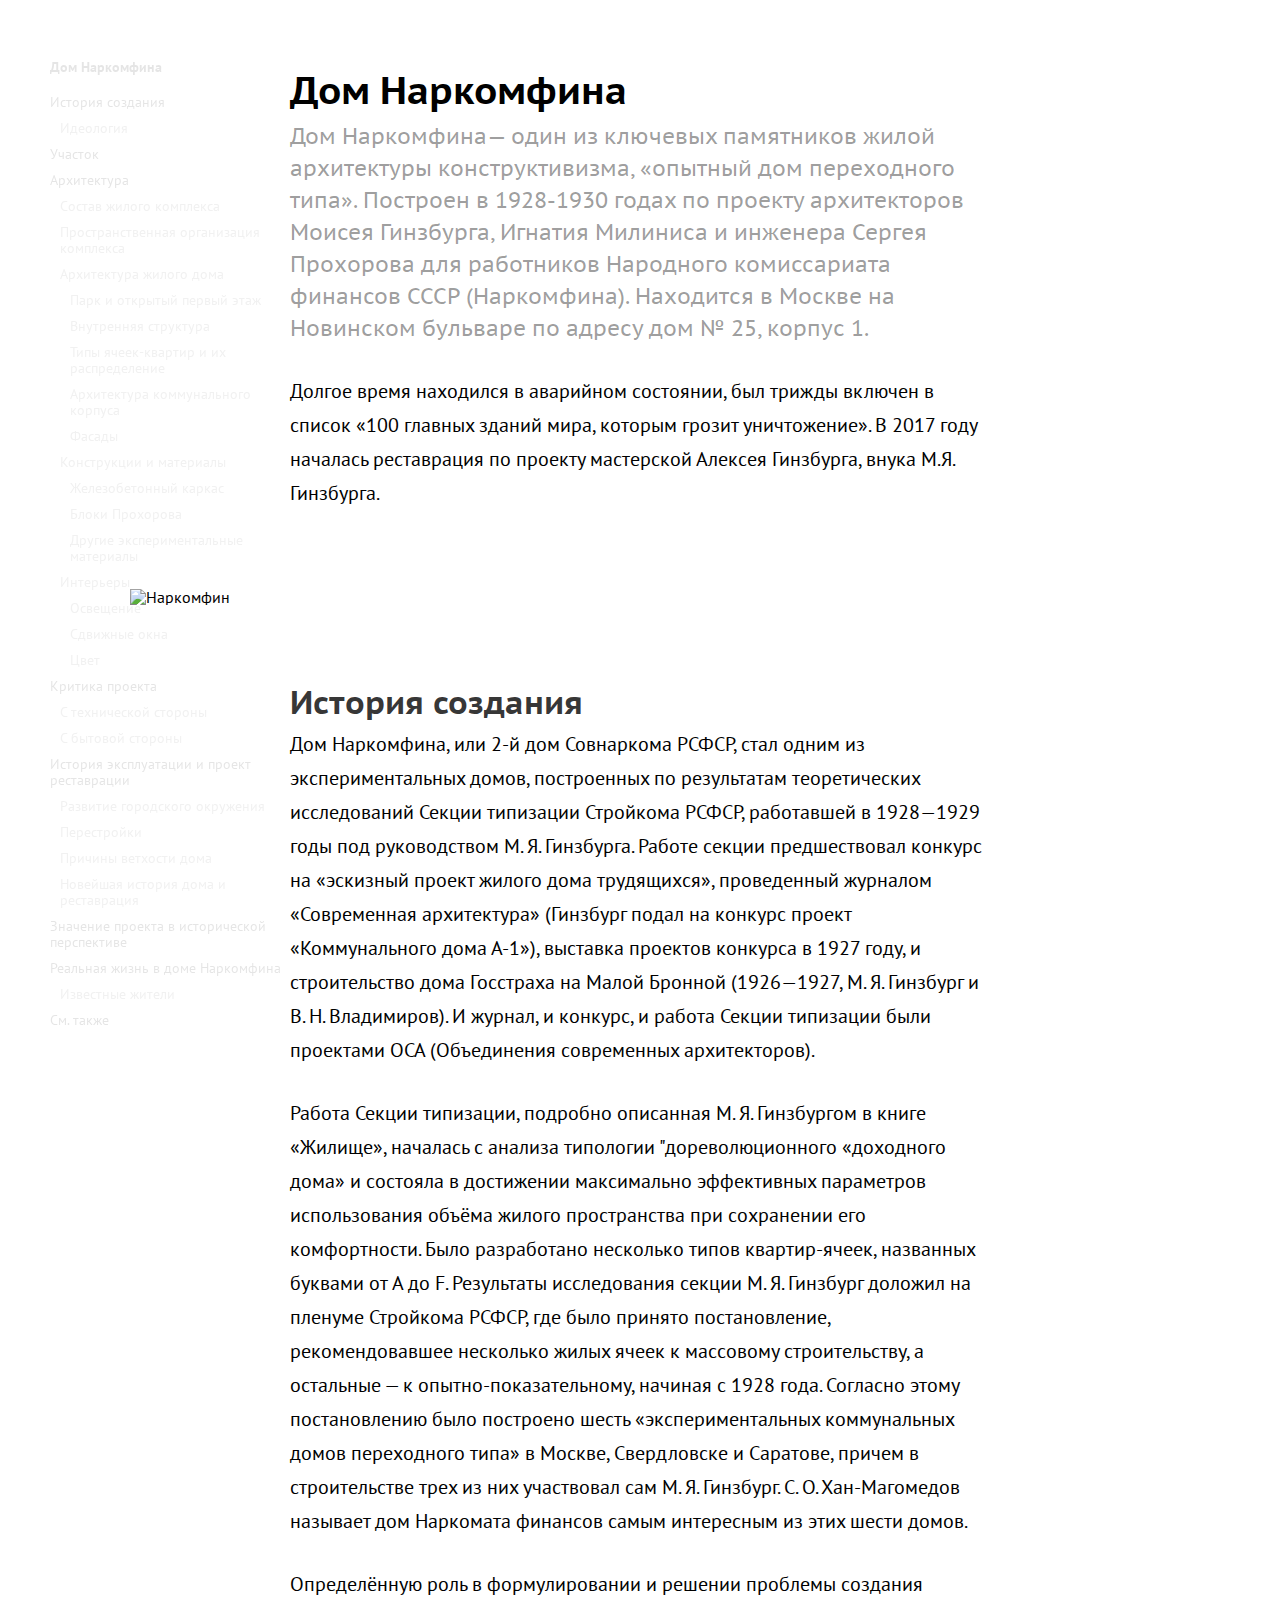
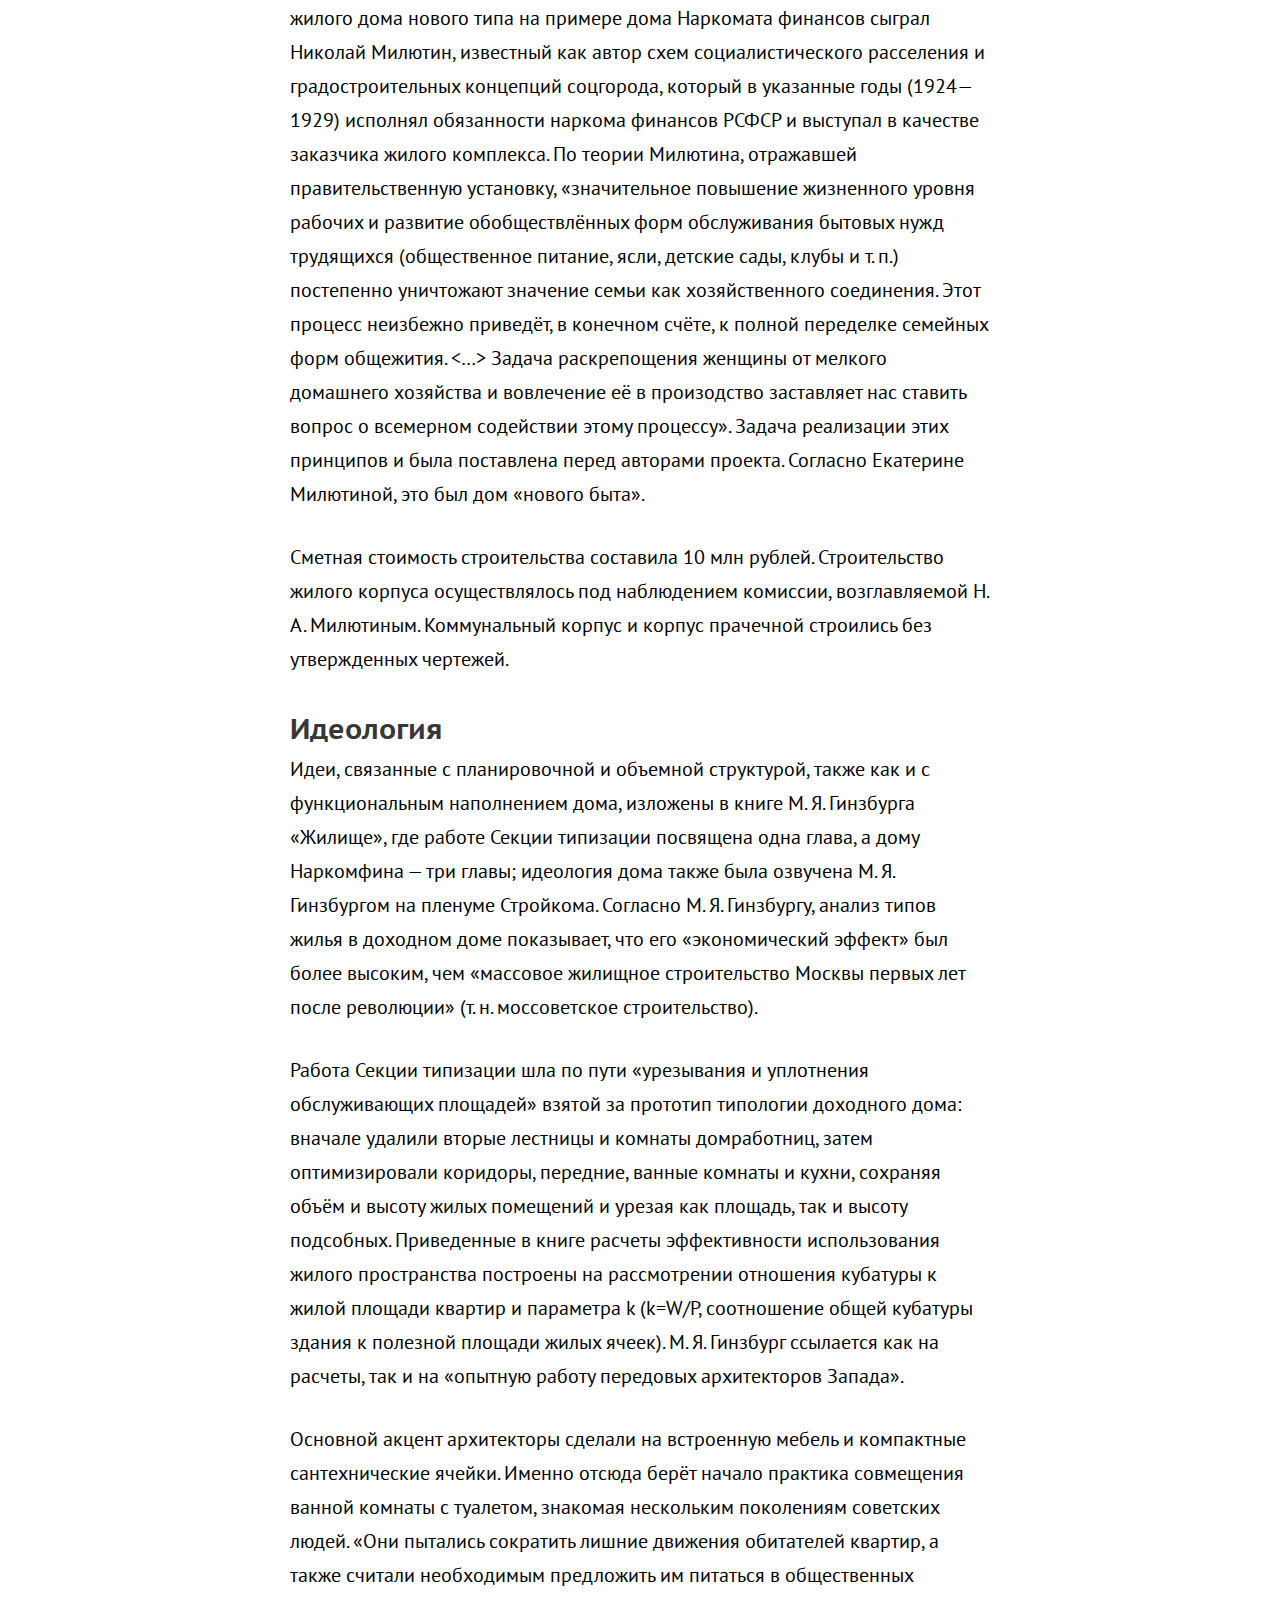
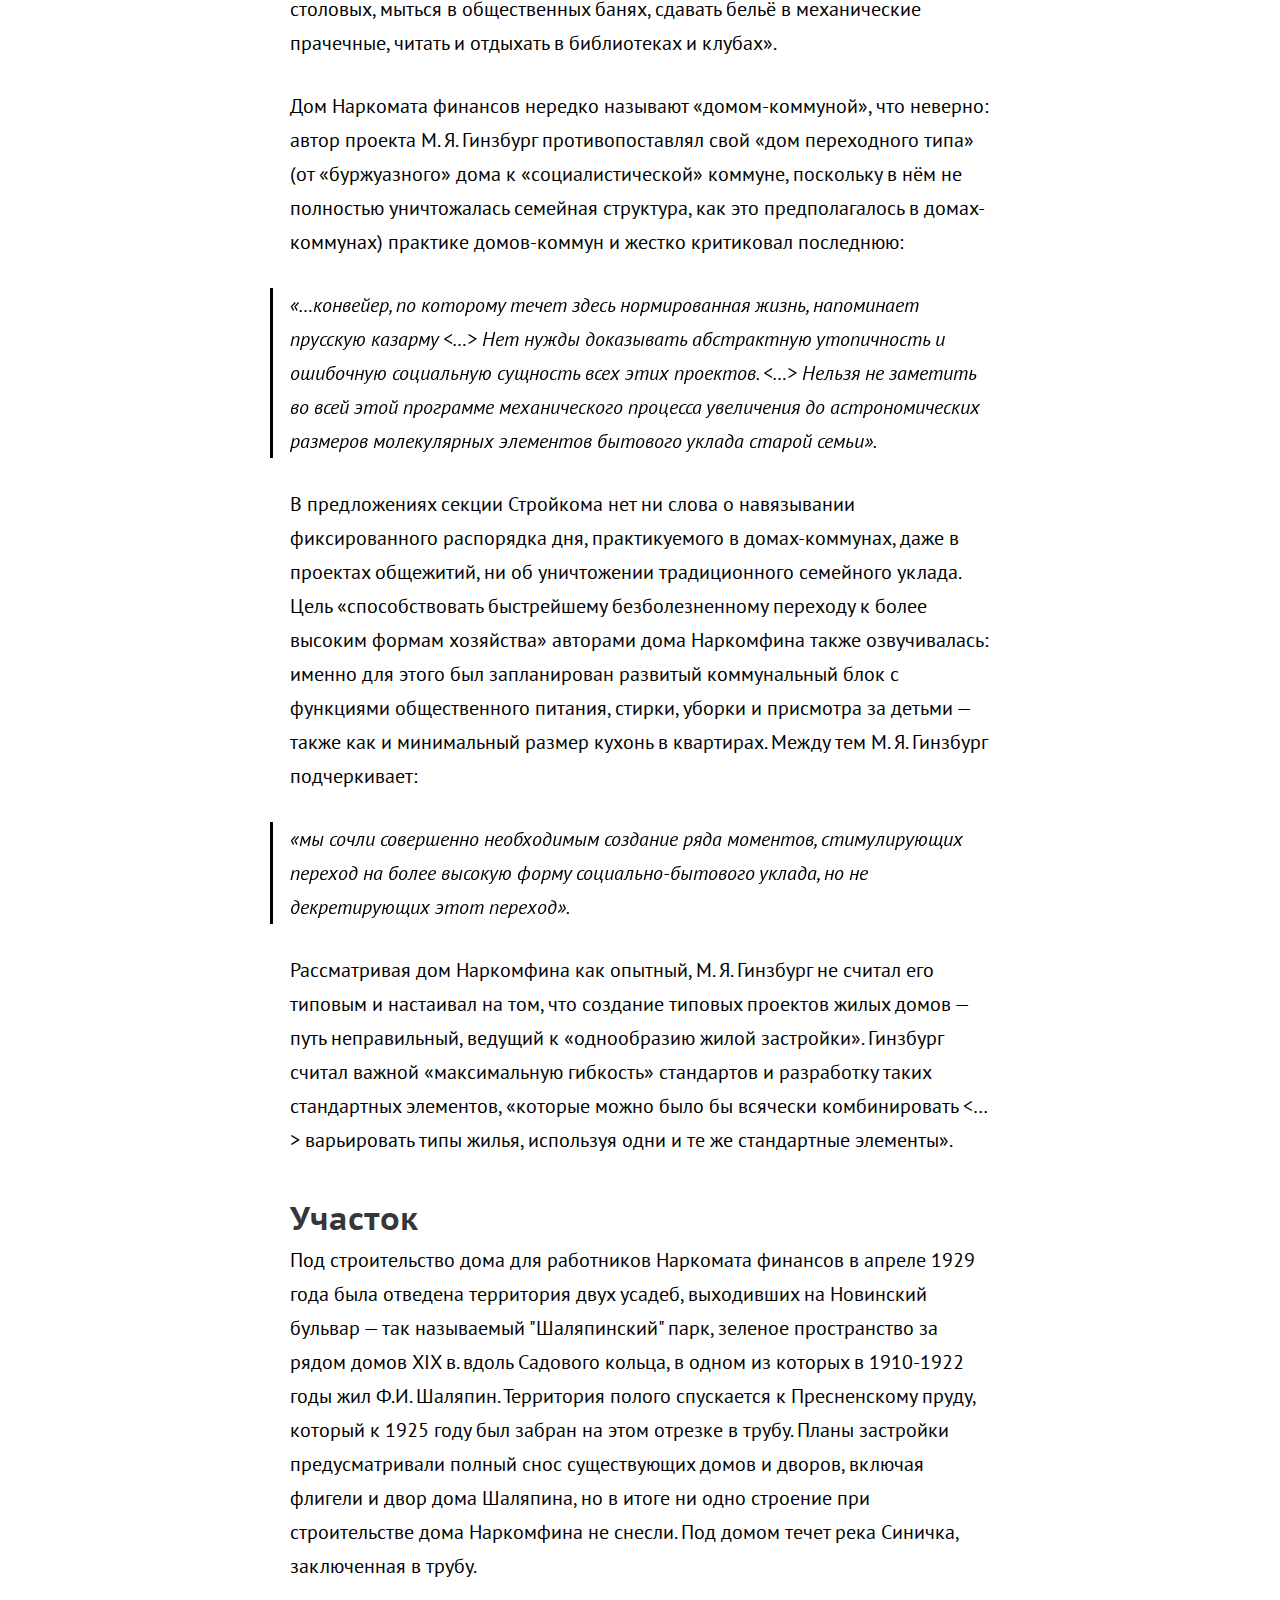
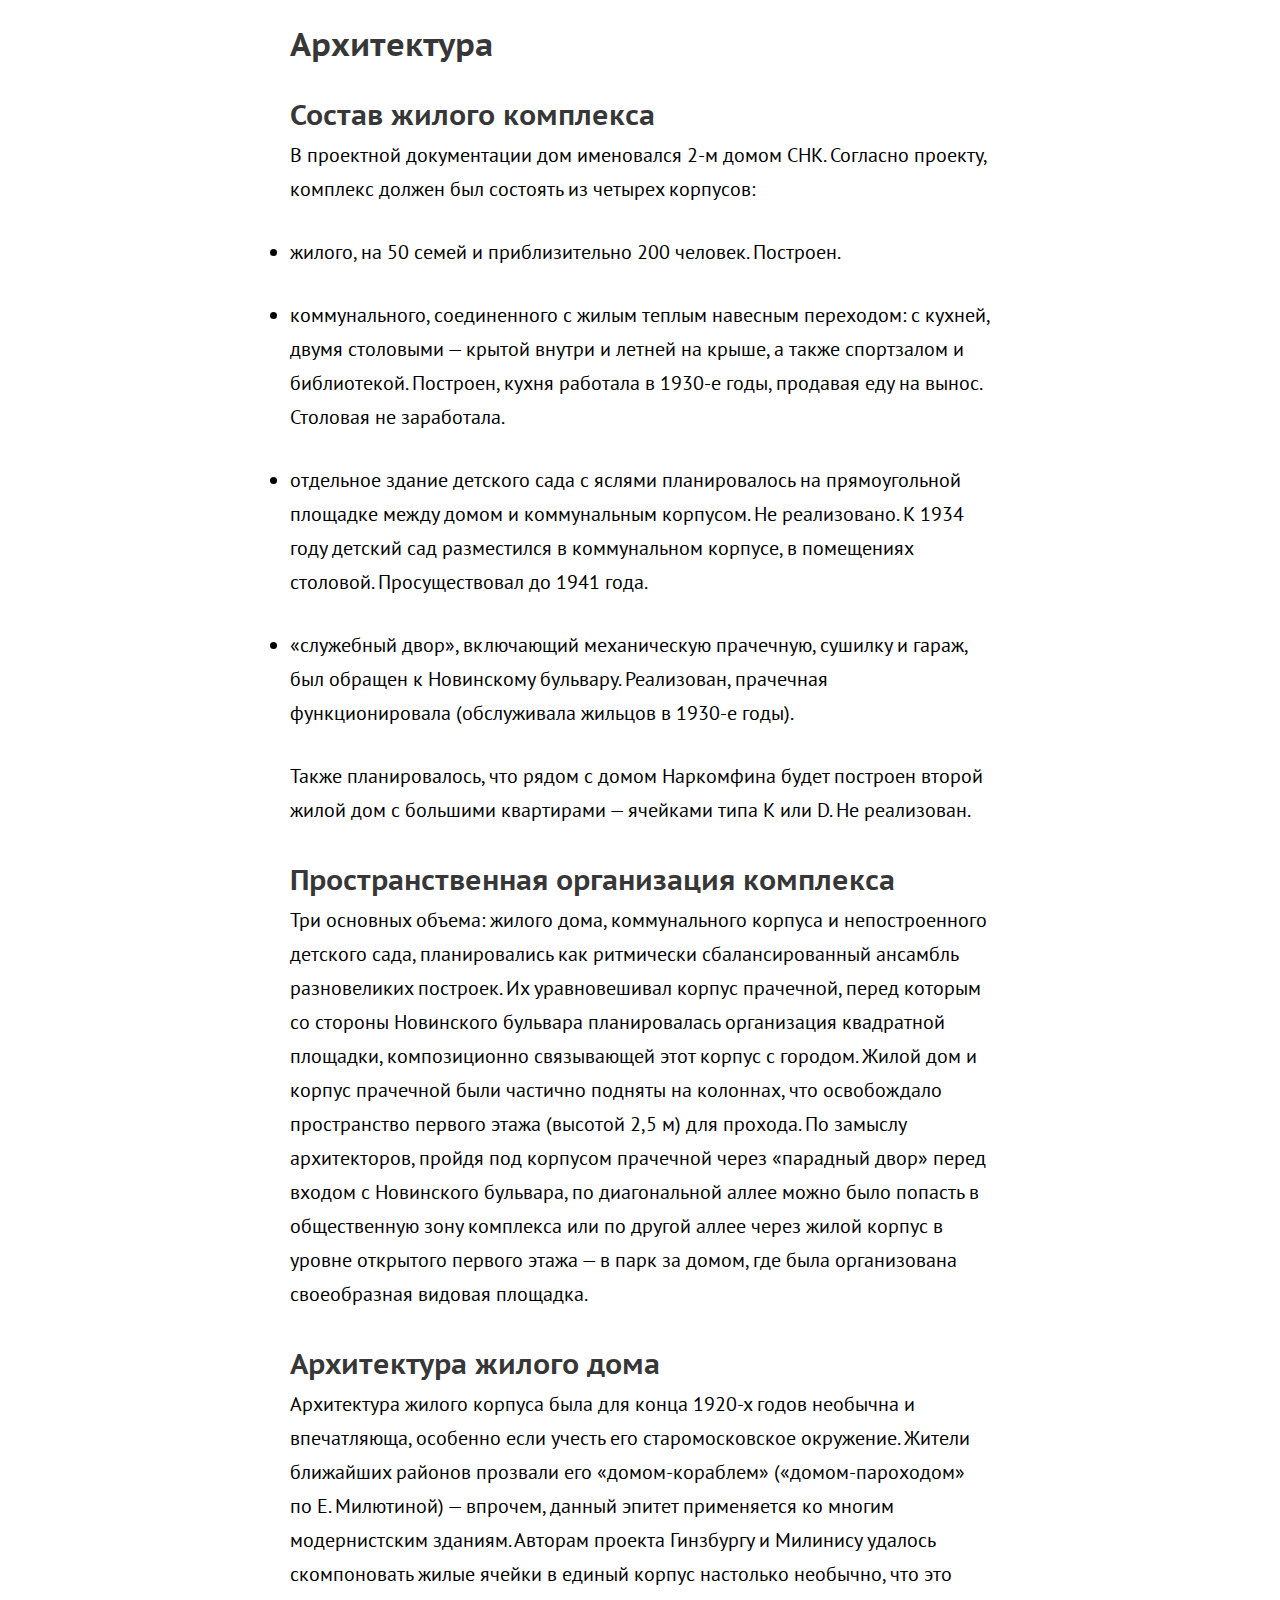
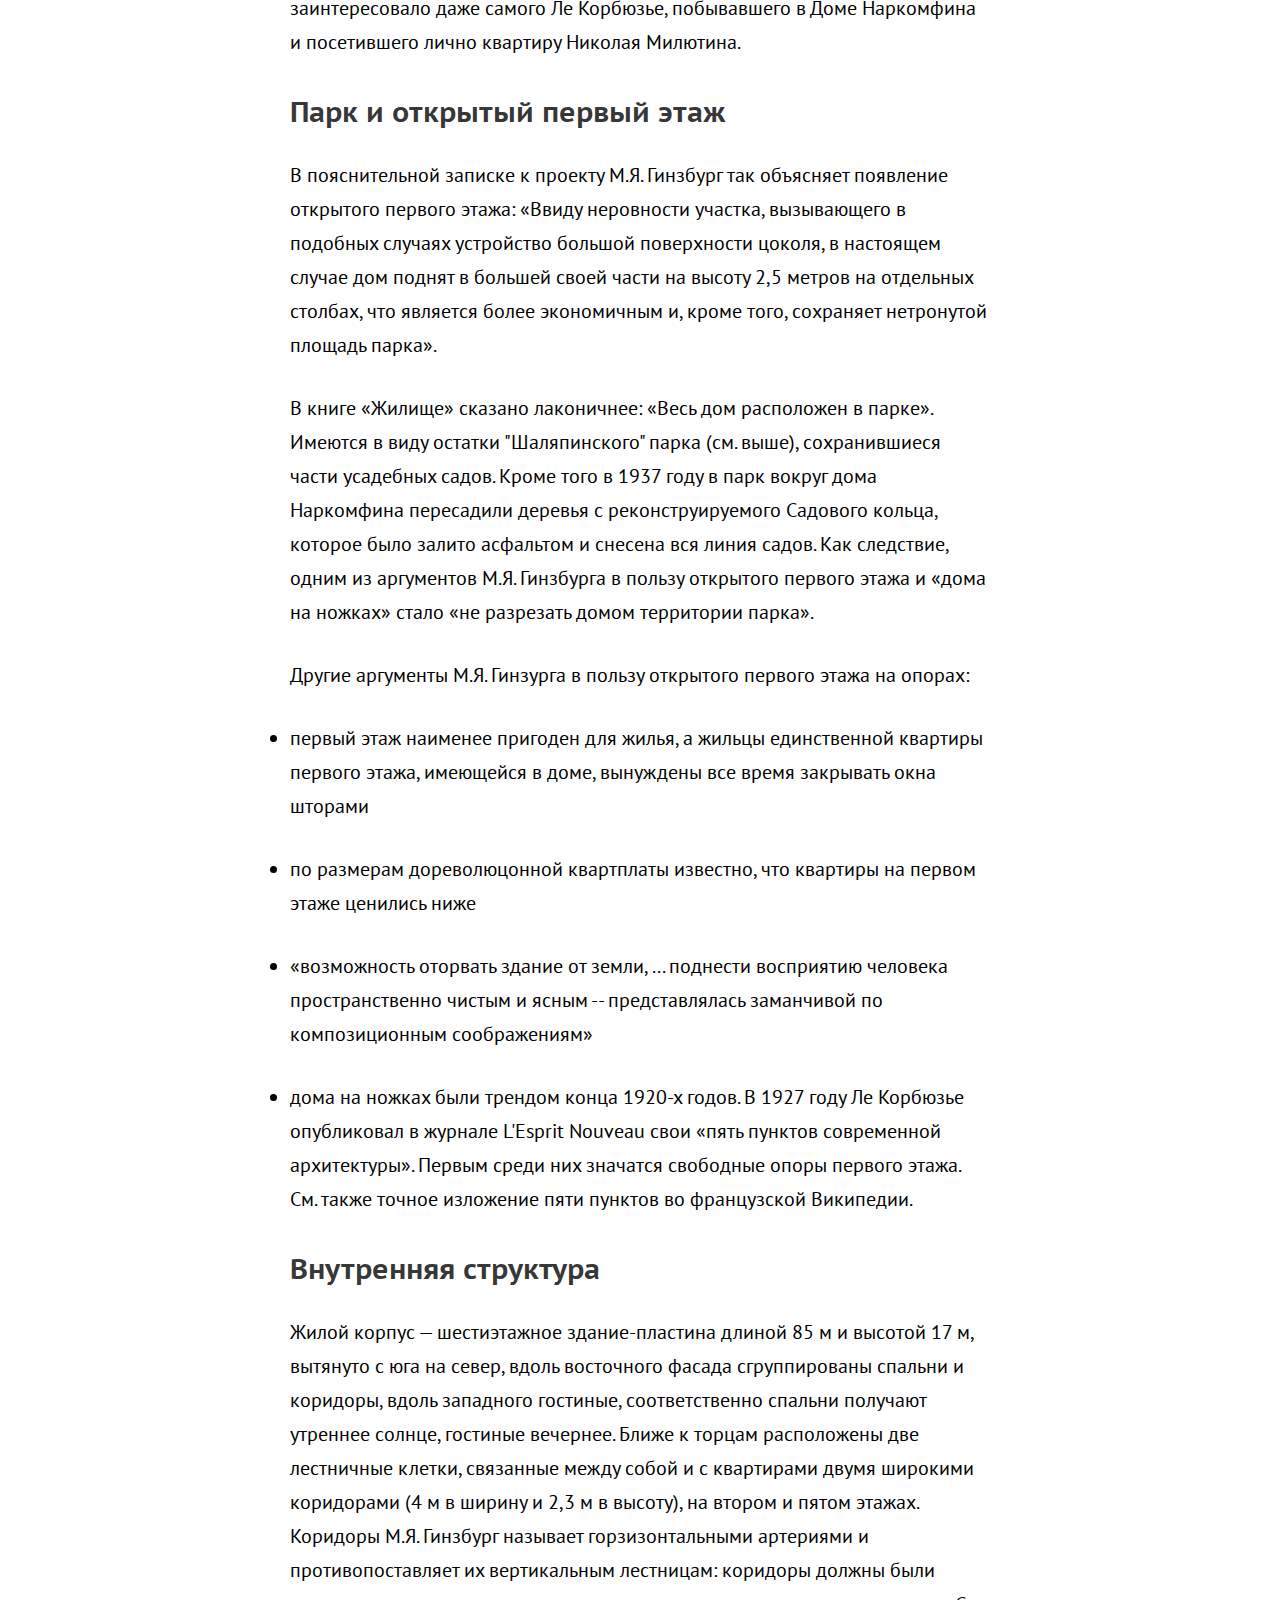
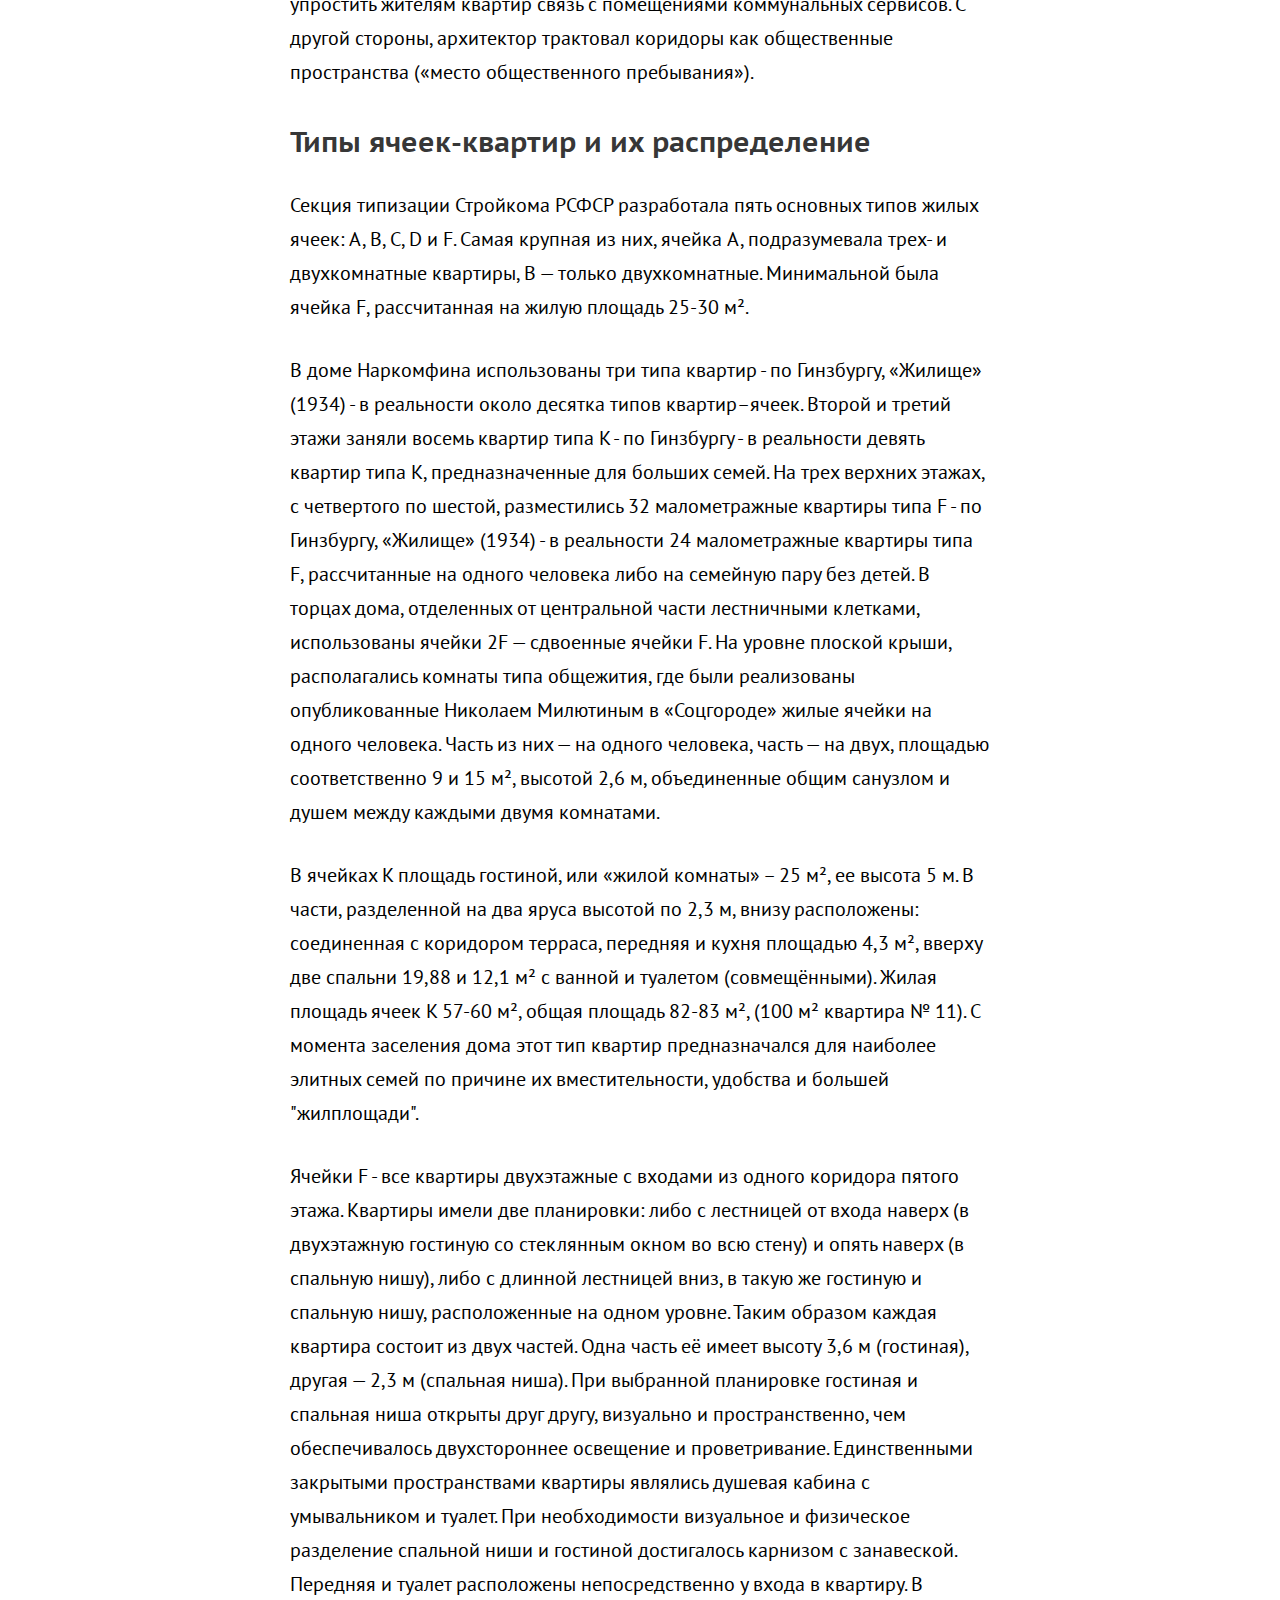
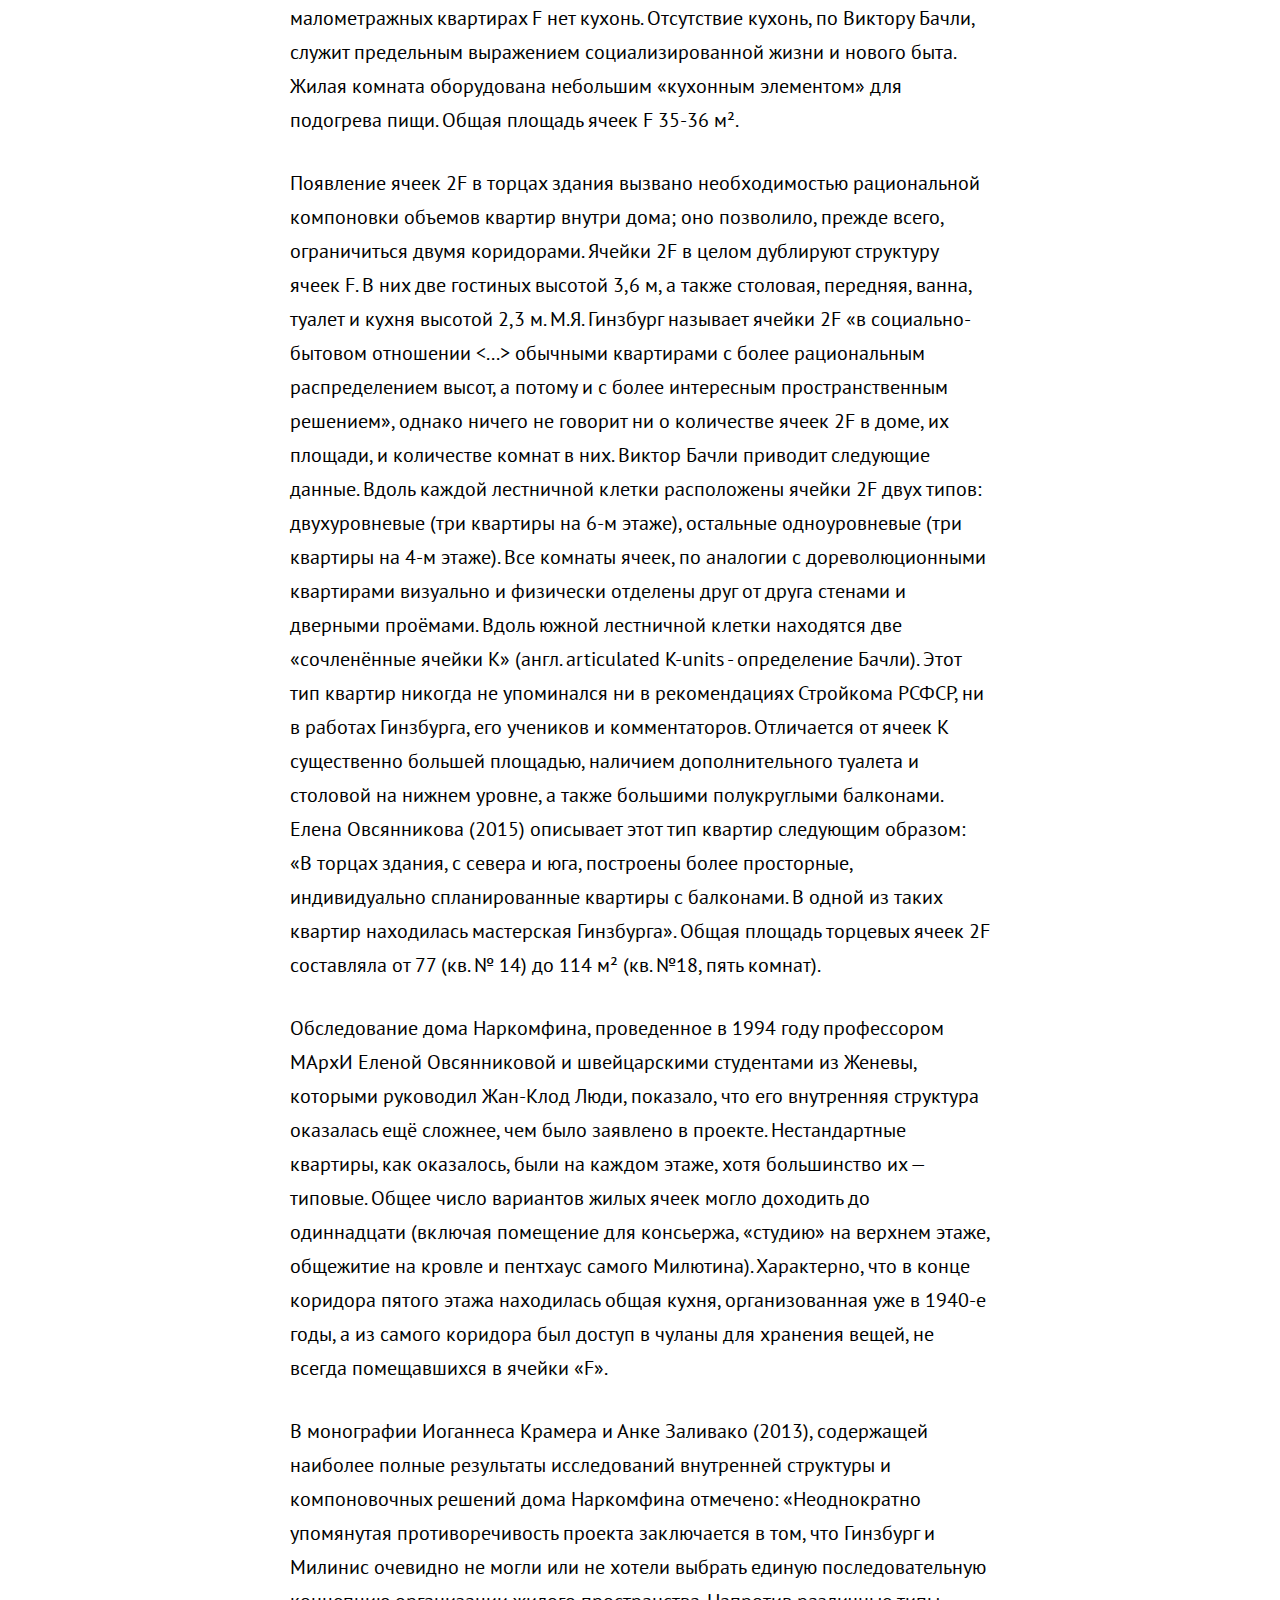
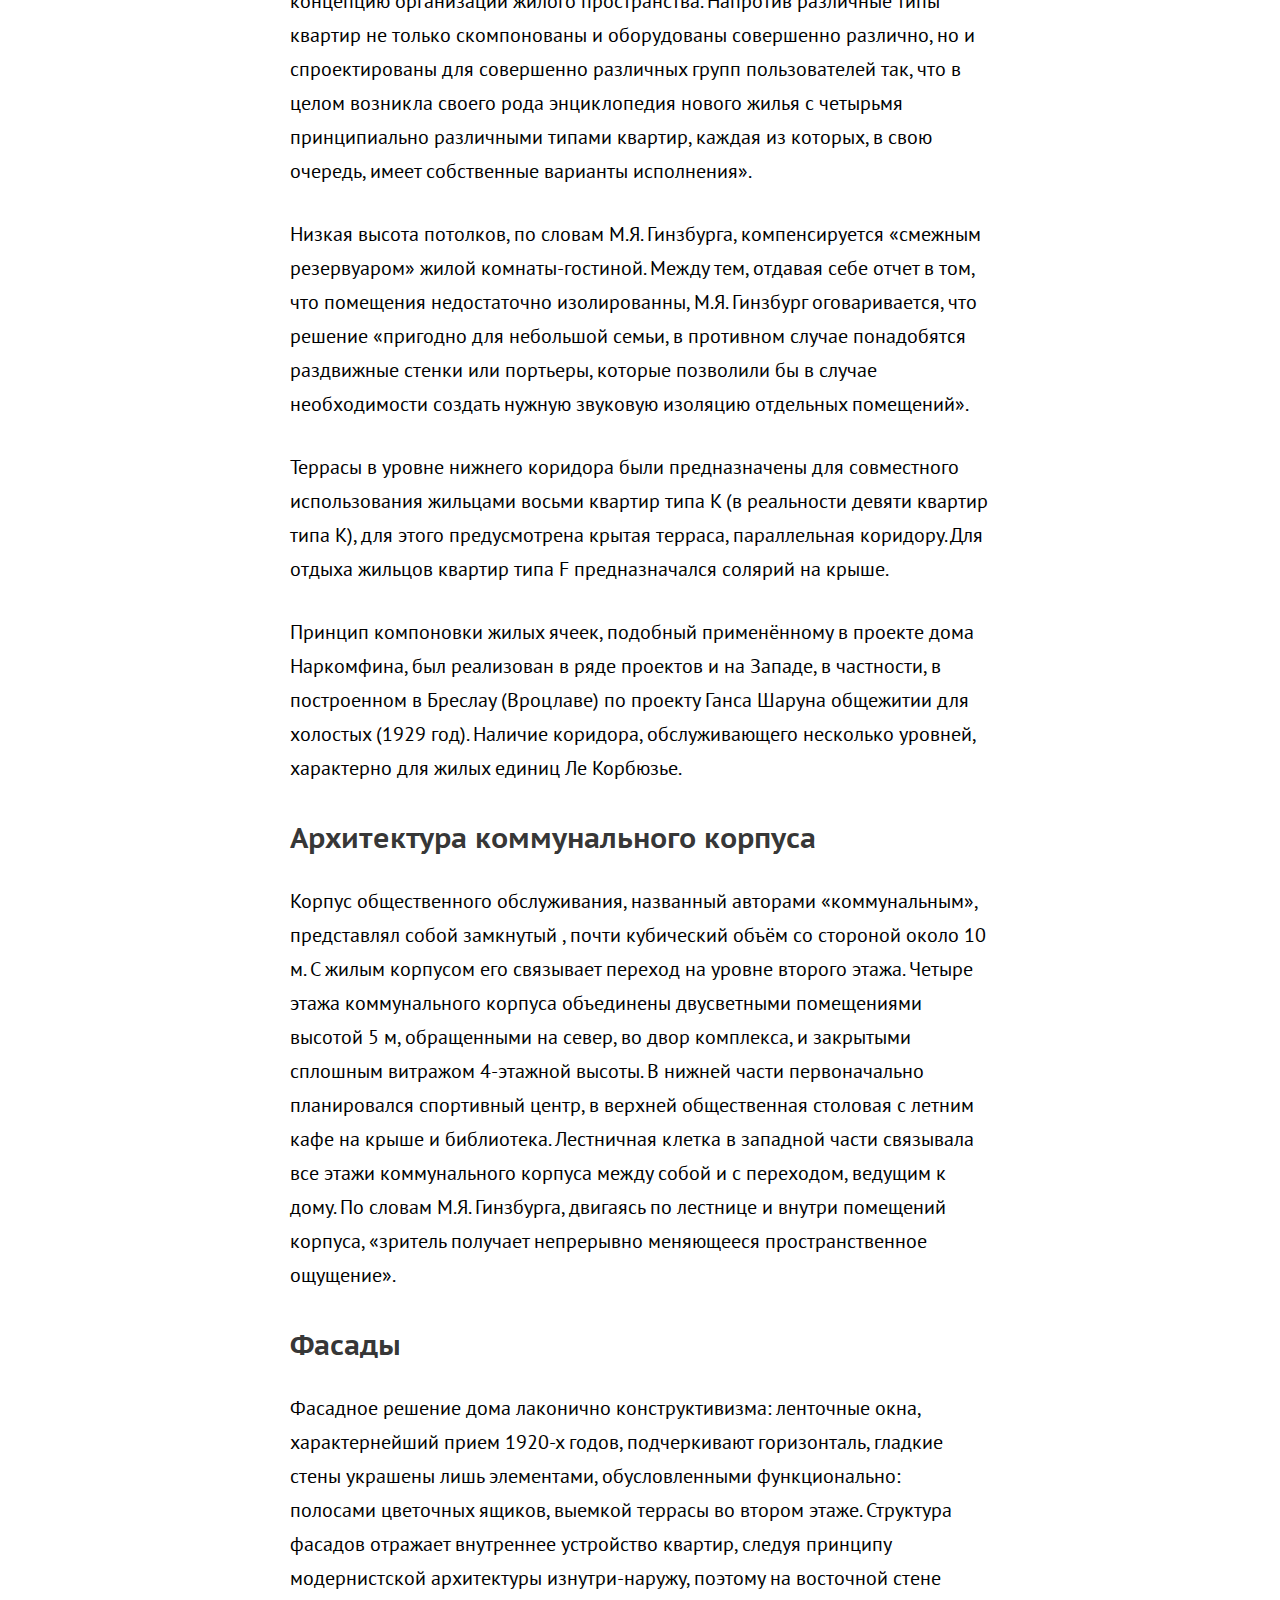
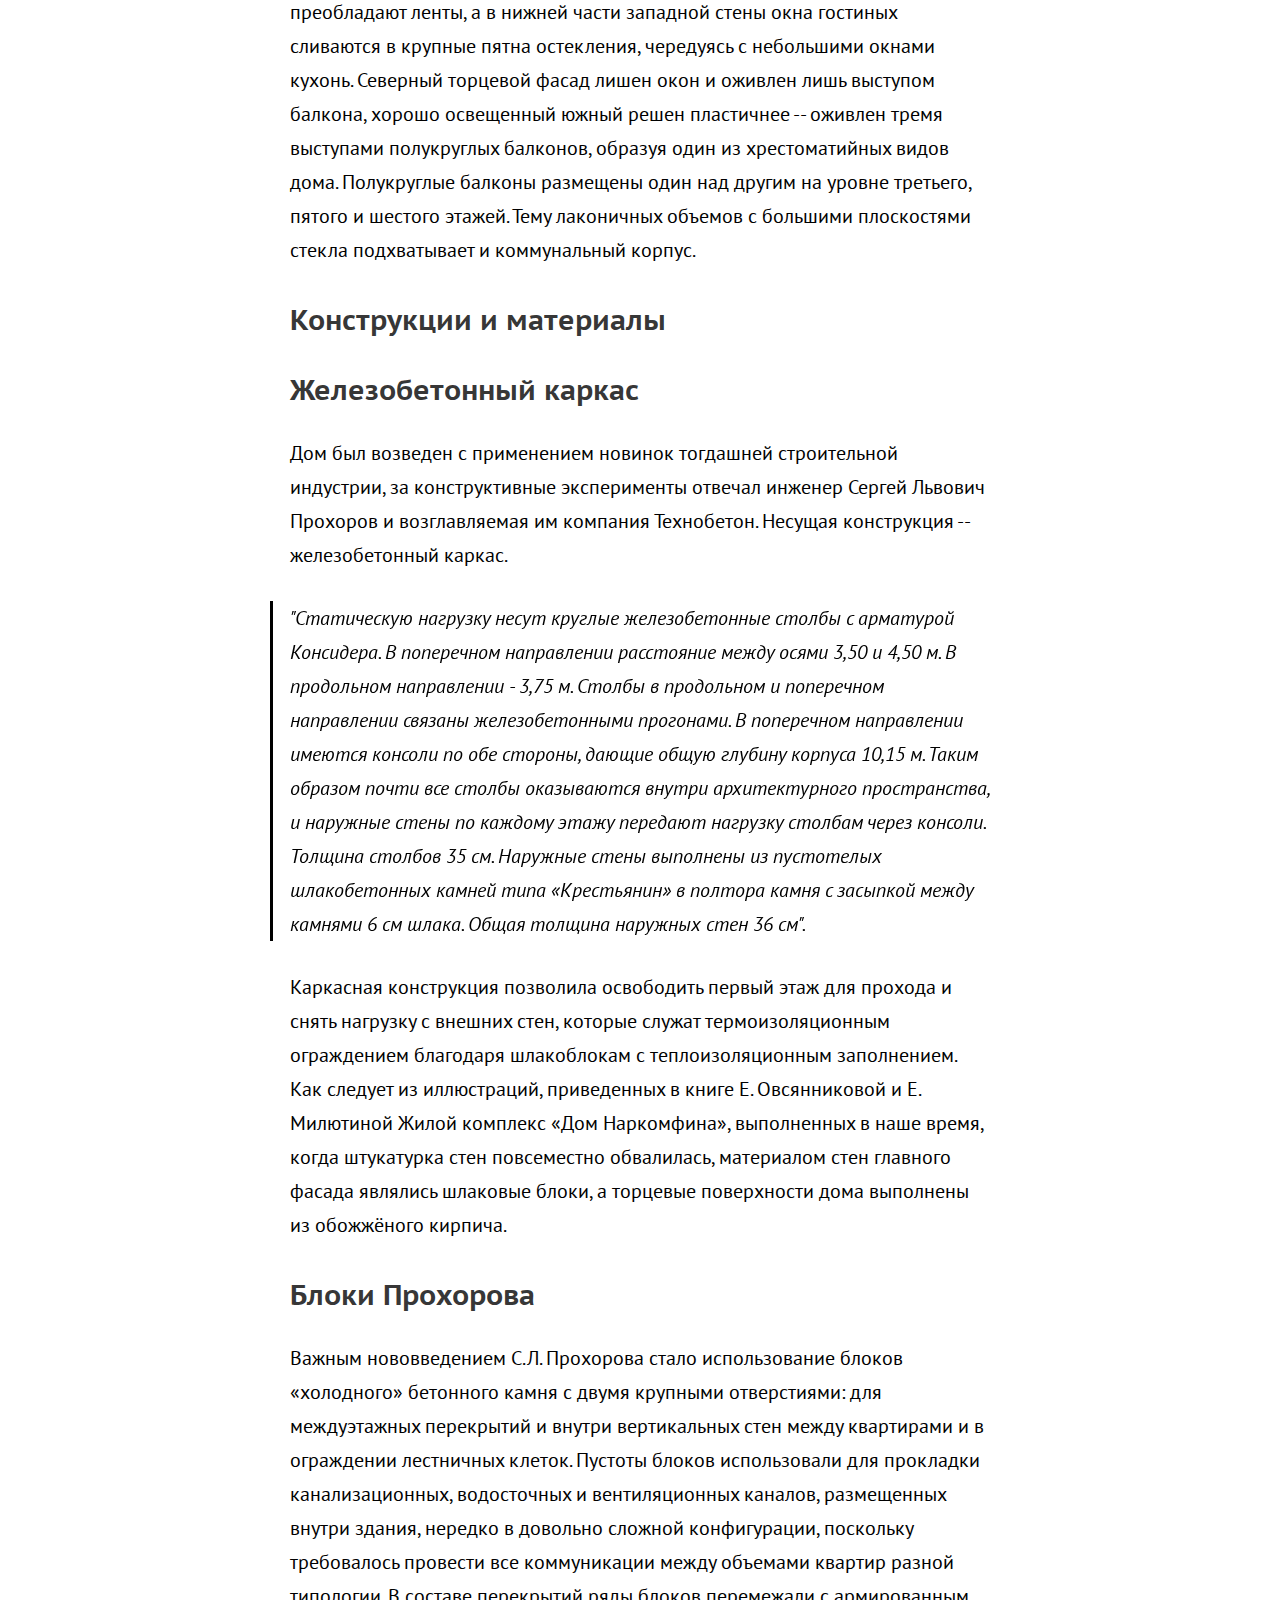
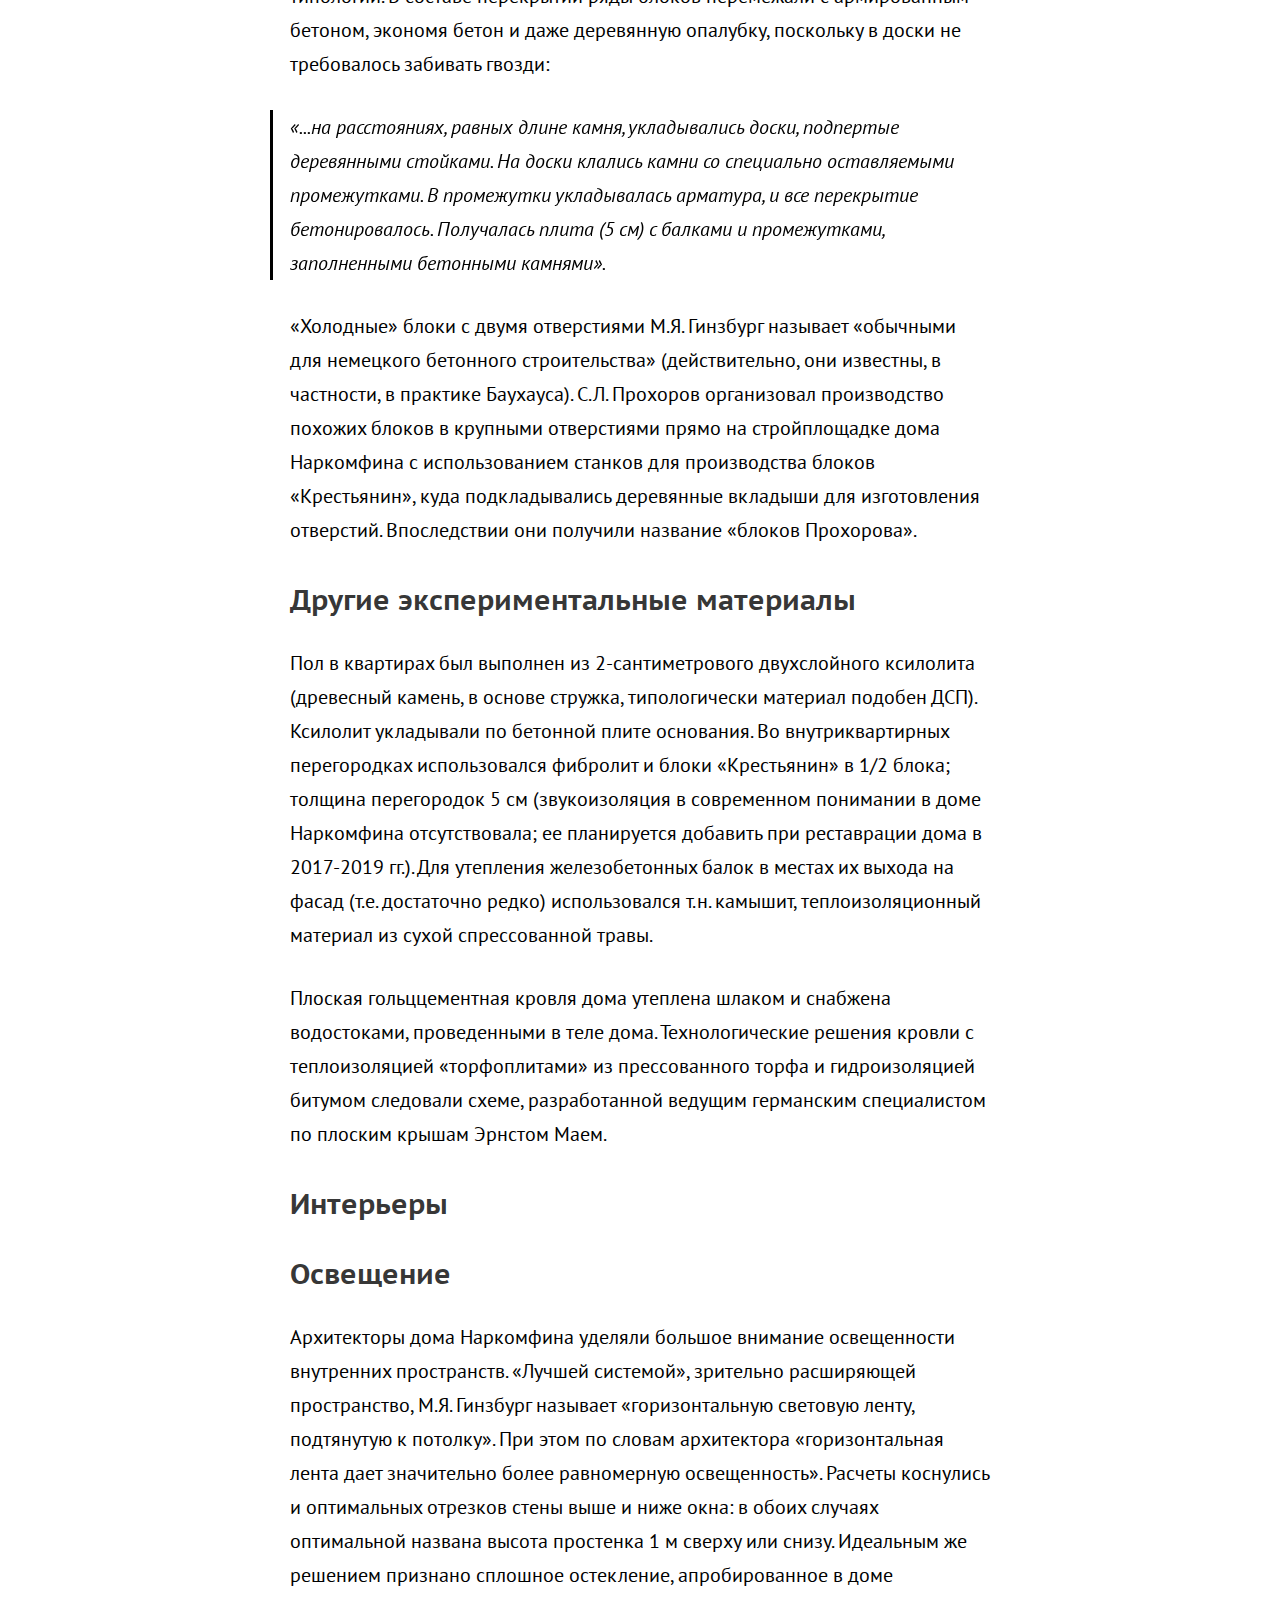
==== index.html @ 3f6f25ed "Update index.html" ====
<!DOCTYPE html>
<html lang="en" dir="ltr">
  <head>
    <meta charset="utf-8">
    <link rel="stylesheet" href="stylesheets/style.css">
    <script src="javascripts/jquery-3.5.1.js" charset="utf-8"></script>
    <script type="text/javascript">
    $(function() {
	$('.sidebar a').each(function() {
		$(this).on('click', function(e) {
			e.preventDefault();
			var scrollTo = $(this).attr('href');
			var whitespace = scrollTo == '#s1' ? 70 : 30;
			$('html,body').animate({
				scrollTop: $(scrollTo).offset().top - whitespace
			}, 1000);
		});
	});
});
    </script>
    <title>Дом Наркомфина</title>
  </head>
  <body>
    <nav class="sidebar ">
      <p><a href="#s1">Дом Наркомфина</a></p>
      <ul>
        <li><a href="#s2">История создания</a></li>
        <ul>
          <li><a href="">Идеология</a></li>
        </ul>
       <li><a href="">Участок</a></li>
       <li><a href="">Архитектура</a></li>
        <ul>
          <li><a href="">Состав жилого комплекса</a></li>
          <li><a href="">Пространственная организация комплекса</a></li>
          <li><a href="">Архитектура жилого дома</a></li>
             <ul>
             <li><a href="">Парк и открытый первый этаж</a></li>
             <li><a href="">Внутренняя структура</a></li>
             <li><a href="">Типы ячеек-квартир и их распределение</a></li>
             <li><a href="">Архитектура коммунального корпуса</a></li>
             <li><a href="">Фасады</a></li>
            </ul>
          <li><a href="">Конструкции и материалы</a></li>
             <ul>
             <li><a href="">Железобетонный каркас</a></li>
             <li><a href="">Блоки Прохорова</a></li>
             <li><a href="">Другие экспериментальные материалы</a></li>
            </ul>
          <li><a href="">Интерьеры</a></li>
             <ul>
             <li><a href="">Освещение</a></li>
             <li><a href="">Сдвижные окна</a></li>
             <li><a href="">Цвет</a></li>
            </ul>
        </ul>
      <li><a href="">Критика проекта</a></li>
        <ul>
          <li><a href="">С технической стороны</a></li>
          <li><a href="">С бытовой стороны</a></li>
        </ul>
      <li><a href="">История эксплуатации и проект реставрации</a></li>
        <ul>
        <li><a href="">Развитие городского окружения</a></li>
        <li><a href="">Перестройки</a></li>
        <li><a href="">Причины ветхости дома</a></li>
        <li><a href="">Новейшая история дома и реставрация</a></li>
        </ul>
      <li><a href="">Значение проекта в исторической перспективе</a></li>
      <li><a href="">Реальная жизнь в доме Наркомфина</a></li>
        <ul>
        <li><a href="">Известные жители</a></li>
        </ul>
      <li><a href="">См. также</a></li>
      </ul>
    </nav>
    <article class="">
    <h1 id="s1">Дом Наркомфина</h1>
    <p><strong>Дом Наркомфина</strong>— один из ключевых памятников жилой архитектуры конструктивизма, «опытный дом переходного типа». Построен в 1928-1930 годах по проекту архитекторов Моисея Гинзбурга, Игнатия Милиниса и инженера Сергея Прохорова для работников Народного комиссариата финансов СССР (Наркомфина). Находится в Москве на Новинском бульваре по адресу дом № 25, корпус 1.</p>
    <p>Долгое время находился в аварийном состоянии, был трижды включен в список «100 главных зданий мира, которым грозит уничтожение». В 2017 году началась реставрация по проекту мастерской Алексея Гинзбурга, внука М.Я. Гинзбурга.</p>

    <!-- <h4>Содержание</h4>
    <ol>
      <li>История создания</li>
        <ol>
        <li>Идеология</li>
        </ol>

      <li>Участок</li>

      <li>Архитектура</li>
        <ol>
        <li>Состав жилого комплекса</li>
        <li>Пространственная организация комплекса</li>
        <li>Архитектура жилого дома</li>
          <ol>
          <li>Парк и открытый первый этаж</li>
          <li>Внутренняя структура</li>
          <li>Типы ячеек-квартир и их распределение</li>
          <li>Архитектура коммунального корпуса</li>
          <li>Фасады</li>
          </ol>

        <li>Конструкции и материалы</li>
          <ol>
          <li>Железобетонный каркас</li>
          <li>Блоки Прохорова</li>
          <li>Другие экспериментальные материалы</li>
          </ol>

        <li>Интерьеры</li>
          <ol>
          <li>Освещение</li>
          <li>Сдвижные окна</li>
          <li>Цвет</li>
          </ol>
        </ol>

      <li>Критика проекта</li>
        <ol>
        <li>С технической стороны</li>
        <li>С бытовой стороны</li>
        </ol>

      <li>История эксплуатации и проект реставрации</li>
        <ol>
        <li>Развитие городского окружения</li>
        <li>Перестройки</li>
        <li>Причины ветхости дома</li>
        <li>Новейшая история дома и реставрация</li>
        </ol>

      <li>Значение проекта в исторической перспективе</li>
      <li>Реальная жизнь в доме Наркомфина</li>
        <ol>
        <li>Известные жители</li>
        </ol>

      <li>См. также</li>
      <li>Примечания</li>
        <ol>
        <li>Сноски</li>
        <li>Источники</li>
        </ol>

      <li>Литература</li>
      <li>Ссылки</li>
    </ol> -->

    <img src="https://upload.wikimedia.org/wikipedia/commons/thumb/7/79/Narkomfin_Building_Moscow_2007_01.jpg/450px-Narkomfin_Building_Moscow_2007_01.jpg" alt="Наркомфин">

    <h2 id="s2">История создания</h2>
    <p>Дом Наркомфина, или 2-й дом Совнаркома РСФСР, стал одним из экспериментальных домов, построенных по результатам теоретических исследований Секции типизации Стройкома РСФСР, работавшей в 1928—1929 годы под руководством М. Я. Гинзбурга. Работе секции предшествовал конкурс на «эскизный проект жилого дома трудящихся», проведенный журналом «Современная архитектура» (Гинзбург подал на конкурс проект «Коммунального дома А-1»), выставка проектов конкурса в 1927 году, и строительство дома Госстраха на Малой Бронной (1926—1927, М. Я. Гинзбург и В. Н. Владимиров). И журнал, и конкурс, и работа Секции типизации были проектами ОСА (Объединения современных архитекторов).</p>
    <p>Работа Секции типизации, подробно описанная М. Я. Гинзбургом в книге «Жилище», началась с анализа типологии "дореволюционного «доходного дома» и состояла в достижении максимально эффективных параметров использования объёма жилого пространства при сохранении его комфортности. Было разработано несколько типов квартир-ячеек, названных буквами от A до F. Результаты исследования секции М. Я. Гинзбург доложил на пленуме Стройкома РСФСР, где было принято постановление, рекомендовавшее несколько жилых ячеек к массовому строительству, а остальные — к опытно-показательному, начиная с 1928 года. Согласно этому постановлению было построено шесть «экспериментальных коммунальных домов переходного типа» в Москве, Свердловске и Саратове, причем в строительстве трех из них участвовал сам М. Я. Гинзбург. С. О. Хан-Магомедов называет дом Наркомата финансов самым интересным из этих шести домов.</p>
    <p> Определённую роль в формулировании и решении проблемы создания жилого дома нового типа на примере дома Наркомата финансов сыграл Николай Милютин, известный как автор схем социалистического расселения и градостроительных концепций соцгорода, который в указанные годы (1924—1929) исполнял обязанности наркома финансов РСФСР и выступал в качестве заказчика жилого комплекса. По теории Милютина, отражавшей правительственную установку, <em>«значительное повышение жизненного уровня рабочих и развитие обобществлённых форм обслуживания бытовых нужд трудящихся (общественное питание, ясли, детские сады, клубы и т. п.) постепенно уничтожают значение семьи как хозяйственного соединения. Этот процесс неизбежно приведёт, в конечном счёте, к полной переделке семейных форм общежития. <…> Задача раскрепощения женщины от мелкого домашнего хозяйства и вовлечение её в произодство заставляет нас ставить вопрос о всемерном содействии этому процессу».</em>  Задача реализации этих принципов и была поставлена перед авторами проекта. Согласно Екатерине Милютиной, это был дом «нового быта».</p>
    <p>Сметная стоимость строительства составила 10 млн рублей. Строительство жилого корпуса осуществлялось под наблюдением комиссии, возглавляемой Н. А. Милютиным. Коммунальный корпус и корпус прачечной строились без утвержденных чертежей.</p>

    <h3>Идеология</h3>
    <p>Идеи, связанные с планировочной и объемной структурой, также как и с функциональным наполнением дома, изложены в книге М. Я. Гинзбурга «Жилище», где работе Секции типизации посвящена одна глава, а дому Наркомфина — три главы; идеология дома также была озвучена М. Я. Гинзбургом на пленуме Стройкома. Согласно М. Я. Гинзбургу, анализ типов жилья в доходном доме показывает, что его «экономический эффект» был более высоким, чем «массовое жилищное строительство Москвы первых лет после революции» (т. н. моссоветское строительство).</p>
    <p>Работа Секции типизации шла по пути «урезывания и уплотнения обслуживающих площадей» взятой за прототип типологии доходного дома: вначале удалили вторые лестницы и комнаты домработниц, затем оптимизировали коридоры, передние, ванные комнаты и кухни, сохраняя объём и высоту жилых помещений и урезая как площадь, так и высоту подсобных. Приведенные в книге расчеты эффективности использования жилого пространства построены на рассмотрении отношения кубатуры к жилой площади квартир и параметра k (k=W/P, соотношение общей кубатуры здания к полезной площади жилых ячеек). М. Я. Гинзбург ссылается как на расчеты, так и на «опытную работу передовых архитекторов Запада».</p>
    <p>Основной акцент архитекторы сделали на встроенную мебель и компактные сантехнические ячейки. Именно отсюда берёт начало практика совмещения ванной комнаты с туалетом, знакомая нескольким поколениям советских людей. <em>«Они пытались сократить лишние движения обитателей квартир, а также считали необходимым предложить им питаться в общественных столовых, мыться в общественных банях, сдавать бельё в механические прачечные, читать и отдыхать в библиотеках и клубах».</em></p>
    <p>Дом Наркомата финансов нередко называют «домом-коммуной», что неверно: автор проекта М. Я. Гинзбург противопоставлял свой «дом переходного типа» (от «буржуазного» дома к «социалистической» коммуне, поскольку в нём не полностью уничтожалась семейная структура, как это предполагалось в домах-коммунах) практике домов-коммун и жестко критиковал последнюю:</p>
    <blockquote>«…конвейер, по которому течет здесь нормированная жизнь, напоминает прусскую казарму <…> Нет нужды доказывать абстрактную утопичность и ошибочную социальную сущность всех этих проектов. <…> Нельзя не заметить во всей этой программе механического процесса увеличения до астрономических размеров молекулярных элементов бытового уклада старой семьи».</blockquote>
    <p>В предложениях секции Стройкома нет ни слова о навязывании фиксированного распорядка дня, практикуемого в домах-коммунах, даже в проектах общежитий, ни об уничтожении традиционного семейного уклада. Цель <em>«способствовать быстрейшему безболезненному переходу к более высоким формам хозяйства»</em> авторами дома Наркомфина также озвучивалась: именно для этого был запланирован развитый коммунальный блок с функциями общественного питания, стирки, уборки и присмотра за детьми — также как и минимальный размер кухонь в квартирах. Между тем М. Я. Гинзбург подчеркивает:</p>
    <blockquote> «мы сочли совершенно необходимым создание ряда моментов, стимулирующих переход на более высокую форму социально-бытового уклада, но не декретирующих этот переход». </blockquote>
    <p>Рассматривая дом Наркомфина как опытный, М. Я. Гинзбург не считал его типовым и настаивал на том, что создание типовых проектов жилых домов — путь неправильный, ведущий к «однообразию жилой застройки». Гинзбург считал важной «максимальную гибкость» стандартов и разработку таких стандартных элементов, «которые можно было бы всячески комбинировать <…> варьировать типы жилья, используя одни и те же стандартные элементы».</p>

    <h2>Участок</h2>
    <p>Под строительство дома для работников Наркомата финансов в апреле 1929 года была отведена территория двух усадеб, выходивших на Новинский бульвар — так называемый "Шаляпинский" парк, зеленое пространство за рядом домов XIX в. вдоль Садового кольца, в одном из которых в 1910-1922 годы жил Ф.И. Шаляпин. Территория полого спускается к Пресненскому пруду, который к 1925 году был забран на этом отрезке в трубу. Планы застройки предусматривали полный снос существующих домов и дворов, включая флигели и двор дома Шаляпина, но в итоге ни одно строение при строительстве дома Наркомфина не снесли. Под домом течет река Синичка, заключенная в трубу.</p>

    <h2>Архитектура</h2>
    <h3><strong>Состав жилого комплекса</strong></h3>
    <p>В проектной документации дом именовался 2-м домом СНК. Согласно проекту, комплекс должен был состоять из четырех корпусов:
    <ol>
      <li>жилого, на 50 семей и приблизительно 200 человек. Построен.</li>
      <li>коммунального, соединенного с жилым теплым навесным переходом: с кухней, двумя столовыми — крытой внутри и летней на крыше, а также спортзалом и библиотекой. Построен, кухня работала в 1930-е годы, продавая еду на вынос. Столовая не заработала.</li>
      <li>отдельное здание детского сада с яслями планировалось на прямоугольной площадке между домом и коммунальным корпусом. Не реализовано. К 1934 году детский сад разместился в коммунальном корпусе, в помещениях столовой. Просуществовал до 1941 года.</li>
      <li>«служебный двор», включающий механическую прачечную, сушилку и гараж, был обращен к Новинскому бульвару. Реализован, прачечная функционировала (обслуживала жильцов в 1930-е годы).</li>
    </ol></p>
    <p>Также планировалось, что рядом с домом Наркомфина будет построен второй жилой дом с большими квартирами — ячейками типа К или D. Не реализован.</p>

    <h3><strong>Пространственная организация комплекса</strong></h3>
    <p>Три основных объема: жилого дома, коммунального корпуса и непостроенного детского сада, планировались как ритмически сбалансированный ансамбль разновеликих построек. Их уравновешивал корпус прачечной, перед которым со стороны Новинского бульвара планировалась организация квадратной площадки, композиционно связывающей этот корпус с городом. Жилой дом и корпус прачечной были частично подняты на колоннах, что освобождало пространство первого этажа (высотой 2,5 м) для прохода. По замыслу архитекторов, пройдя под корпусом прачечной через «парадный двор» перед входом с Новинского бульвара, по диагональной аллее можно было попасть в общественную зону комплекса или по другой аллее через жилой корпус в уровне открытого первого этажа — в парк за домом, где была организована своеобразная видовая площадка.</p>

    <h3><strong>Архитектура жилого дома</strong></h3>
    <p>Архитектура жилого корпуса была для конца 1920-х годов необычна и впечатляюща, особенно если учесть его старомосковское окружение. Жители ближайших районов прозвали его «домом-кораблем» («домом-пароходом» по Е. Милютиной) — впрочем, данный эпитет применяется ко многим модернистским зданиям. Авторам проекта Гинзбургу и Милинису удалось скомпоновать жилые ячейки в единый корпус настолько необычно, что это заинтересовало даже самого Ле Корбюзье, побывавшего в Доме Наркомфина и посетившего лично квартиру Николая Милютина.</p>

    <h4><strong>Парк и открытый первый этаж</strong></h4>
    <p>В пояснительной записке к проекту М.Я. Гинзбург так объясняет появление открытого первого этажа: «Ввиду неровности участка, вызывающего в подобных случаях устройство большой поверхности цоколя, в настоящем случае дом поднят в большей своей части на высоту 2,5 метров на отдельных столбах, что является более экономичным и, кроме того, сохраняет нетронутой площадь парка».</p>
    <p>В книге «Жилище» сказано лаконичнее: «Весь дом расположен в парке». Имеются в виду остатки "Шаляпинского" парка (см. выше), сохранившиеся части усадебных садов. Кроме того в 1937 году в парк вокруг дома Наркомфина пересадили деревья с реконструируемого Садового кольца, которое было залито асфальтом и снесена вся линия садов. Как следствие, одним из аргументов М.Я. Гинзбурга в пользу открытого первого этажа и «дома на ножках» стало «не разрезать домом территории парка».</p>
    <p>Другие аргументы М.Я. Гинзурга в пользу открытого первого этажа на опорах:<ol>
      <li>первый этаж наименее пригоден для жилья, а жильцы единственной квартиры первого этажа, имеющейся в доме, вынуждены все время закрывать окна шторами</li>
      <li>по размерам дореволюцонной квартплаты известно, что квартиры на первом этаже ценились ниже</li>
      <li>«возможность оторвать здание от земли, ... поднести восприятию человека пространственно чистым и ясным -- представлялась заманчивой по композиционным соображениям»</li>
      <li>дома на ножках были трендом конца 1920-х годов. В 1927 году Ле Корбюзье опубликовал в журнале L'Esprit Nouveau свои «пять пунктов современной архитектуры». Первым среди них значатся свободные опоры первого этажа. См. также точное изложение пяти пунктов во французской Википедии.</li>
    </ol></p>

    <h4><strong>Внутренняя структура</strong></h4>
    <p>Жилой корпус — шестиэтажное здание-пластина длиной 85 м и высотой 17 м, вытянуто с юга на север, вдоль восточного фасада сгруппированы спальни и коридоры, вдоль западного гостиные, соответственно спальни получают утреннее солнце, гостиные вечернее. Ближе к торцам расположены две лестничные клетки, связанные между собой и с квартирами двумя широкими коридорами (4 м в ширину и 2,3 м в высоту), на втором и пятом этажах. Коридоры М.Я. Гинзбург называет горзизонтальными артериями и противопоставляет их вертикальным лестницам: коридоры должны были упростить жителям квартир связь с помещениями коммунальных сервисов. С другой стороны, архитектор трактовал коридоры как общественные пространства («место общественного пребывания»).</p>

    <h4>Типы ячеек-квартир и их распределение</h4>
    <p>Секция типизации Стройкома РСФСР разработала пять основных типов жилых ячеек: A, B, C, D и F. Самая крупная из них, ячейка A, подразумевала трех- и двухкомнатные квартиры, B — только двухкомнатные. Минимальной была ячейка F, рассчитанная на жилую площадь 25-30 м².</p>
    <p>В доме Наркомфина использованы три типа квартир - по Гинзбургу, «Жилище» (1934) - в реальности около десятка типов квартир–ячеек. Второй и третий этажи заняли восемь квартир типа K - по Гинзбургу - в реальности девять квартир типа K, предназначенные для больших семей. На трех верхних этажах, с четвертого по шестой, разместились 32 малометражные квартиры типа F - по Гинзбургу, «Жилище» (1934) - в реальности 24 малометражные квартиры типа F, рассчитанные на одного человека либо на семейную пару без детей. В торцах дома, отделенных от центральной части лестничными клетками, использованы ячейки 2F — сдвоенные ячейки F. На уровне плоской крыши, располагались <strong>комнаты типа общежития</strong>, где были реализованы опубликованные Николаем Милютиным в «Соцгороде» жилые ячейки на одного человека. Часть из них — на одного человека, часть — на двух, площадью соответственно 9 и 15 м², высотой 2,6 м, объединенные общим санузлом и душем между каждыми двумя комнатами.</p>
    <p>В <strong>ячейках K</strong>  площадь гостиной, или «жилой комнаты» – 25 м², ее высота 5 м. В части, разделенной на два яруса высотой по 2,3 м, внизу расположены: соединенная с коридором терраса, передняя и кухня площадью 4,3 м², вверху две спальни 19,88 и 12,1 м² с ванной и туалетом (совмещёнными). Жилая площадь ячеек K 57-60 м², общая площадь 82-83 м², (100 м² квартира № 11). С момента заселения дома этот тип квартир предназначался для наиболее элитных семей по причине их вместительности, удобства и большей "жилплощади".</p>
    <p><strong>Ячейки F</strong> - все квартиры двухэтажные с входами из одного коридора пятого этажа. Квартиры имели две планировки: либо с лестницей от входа наверх (в двухэтажную гостиную со стеклянным окном во всю стену) и опять наверх (в спальную нишу), либо с длинной лестницей вниз, в такую же гостиную и спальную нишу, расположенные на одном уровне. Таким образом каждая квартира состоит из двух частей. Одна часть её имеет высоту 3,6 м (гостиная), другая — 2,3 м (спальная ниша). При выбранной планировке гостиная и спальная ниша открыты друг другу, визуально и пространственно, чем обеспечивалось двухстороннее освещение и проветривание. Единственными закрытыми пространствами квартиры являлись душевая кабина с умывальником и туалет. При необходимости визуальное и физическое разделение спальной ниши и гостиной достигалось карнизом с занавеской. Передняя и туалет расположены непосредственно у входа в квартиру. В малометражных квартирах F нет кухонь. Отсутствие кухонь, по Виктору Бачли, служит предельным выражением социализированной жизни и нового быта. Жилая комната оборудована небольшим «кухонным элементом» для подогрева пищи. Общая площадь ячеек F 35-36 м².</p>
    <p>Появление <strong>ячеек 2F</strong> в торцах здания вызвано необходимостью рациональной компоновки объемов квартир внутри дома; оно позволило, прежде всего, ограничиться двумя коридорами. Ячейки 2F в целом дублируют структуру ячеек F. В них две гостиных высотой 3,6 м, а также столовая, передняя, ванна, туалет и кухня высотой 2,3 м. М.Я. Гинзбург называет ячейки 2F «в социально-бытовом отношении <...> обычными квартирами с более рациональным распределением высот, а потому и с более интересным пространственным решением», однако ничего не говорит ни о количестве ячеек 2F в доме, их площади, и количестве комнат в них. Виктор Бачли приводит следующие данные. Вдоль каждой лестничной клетки расположены ячейки 2F двух типов: двухуровневые (три квартиры на 6-м этаже), остальные одноуровневые (три квартиры на 4-м этаже). Все комнаты ячеек, по аналогии с дореволюционными квартирами визуально и физически отделены друг от друга стенами и дверными проёмами. Вдоль южной лестничной клетки находятся две <em>«сочленённые ячейки К»</em> (англ. articulated K-units - определение Бачли). Этот тип квартир никогда не упоминался ни в рекомендациях Стройкома РСФСР, ни в работах Гинзбурга, его учеников и комментаторов. Отличается от ячеек К существенно большей площадью, наличием дополнительного туалета и столовой на нижнем уровне, а также большими полукруглыми балконами. Елена Овсянникова (2015) описывает этот тип квартир следующим образом: <em>«В торцах здания, с севера и юга, построены более просторные, индивидуально спланированные квартиры с балконами. В одной из таких квартир находилась мастерская Гинзбурга».</em> Общая площадь торцевых <strong>ячеек 2F</strong> составляла от 77 (кв. № 14) до 114 м² (кв. №18, пять комнат).</p>
    <p>Обследование дома Наркомфина, проведенное в 1994 году профессором МАрхИ Еленой Овсянниковой и швейцарскими студентами из Женевы, которыми руководил Жан-Клод Люди, показало, что его внутренняя структура оказалась ещё сложнее, чем было заявлено в проекте. Нестандартные квартиры, как оказалось, были на каждом этаже, хотя большинство их — типовые. Общее число вариантов жилых ячеек могло доходить до одиннадцати (включая помещение для консьержа, «студию» на верхнем этаже, общежитие на кровле и пентхаус самого Милютина). Характерно, что в конце коридора пятого этажа находилась общая кухня, организованная уже в 1940-е годы, а из самого коридора был доступ в чуланы для хранения вещей, не всегда помещавшихся в ячейки «F».</p>
    <p>В монографии Иоганнеса Крамера и Анке Заливако (2013), содержащей наиболее полные результаты исследований внутренней структуры и компоновочных решений дома Наркомфина отмечено: <em>«Неоднократно упомянутая противоречивость проекта заключается в том, что Гинзбург и Милинис очевидно не могли или не хотели выбрать единую последовательную концепцию организации жилого пространства. Напротив различные типы квартир не только скомпонованы и оборудованы совершенно различно, но и спроектированы для совершенно различных групп пользователей так, что в целом возникла своего рода энциклопедия нового жилья с четырьмя принципиально различными типами квартир, каждая из которых, в свою очередь, имеет собственные варианты исполнения».</em></p>
    <p>Низкая высота потолков, по словам М.Я. Гинзбурга, компенсируется «смежным резервуаром» жилой комнаты-гостиной. Между тем, отдавая себе отчет в том, что помещения недостаточно изолированны, М.Я. Гинзбург оговаривается, что решение «пригодно для небольшой семьи, в противном случае понадобятся раздвижные стенки или портьеры, которые позволили бы в случае необходимости создать нужную звуковую изоляцию отдельных помещений».</p>
    <p>Террасы в уровне нижнего коридора были предназначены для совместного использования жильцами восьми квартир типа K (в реальности девяти квартир типа К), для этого предусмотрена крытая терраса, параллельная коридору. Для отдыха жильцов квартир типа F предназначался солярий на крыше.</p>
    <p>Принцип компоновки жилых ячеек, подобный применённому в проекте дома Наркомфина, был реализован в ряде проектов и на Западе, в частности, в построенном в Бреслау (Вроцлаве) по проекту Ганса Шаруна общежитии для холостых (1929 год). Наличие коридора, обслуживающего несколько уровней, характерно для жилых единиц Ле Корбюзье.</p>

    <h4><strong>Архитектура коммунального корпуса</strong></h4>
    <p>Корпус общественного обслуживания, названный авторами «коммунальным», представлял собой замкнутый , почти кубический объём со стороной около 10 м. С жилым корпусом его связывает переход на уровне второго этажа. Четыре этажа коммунального корпуса объединены двусветными помещениями высотой 5 м, обращенными на север, во двор комплекса, и закрытыми сплошным витражом 4-этажной высоты. В нижней части первоначально планировался спортивный центр, в верхней общественная столовая с летним кафе на крыше и библиотека. Лестничная клетка в западной части связывала все этажи коммунального корпуса между собой и с переходом, ведущим к дому. По словам М.Я. Гинзбурга, двигаясь по лестнице и внутри помещений корпуса, «зритель получает непрерывно меняющееся пространственное ощущение».</p>

    <h4><strong>Фасады</strong></h4>
    <p>Фасадное решение дома лаконично конструктивизма: ленточные окна, характернейший прием 1920-х годов, подчеркивают горизонталь, гладкие стены украшены лишь элементами, обусловленными функционально: полосами цветочных ящиков, выемкой террасы во втором этаже. Структура фасадов отражает внутреннее устройство квартир, следуя принципу модернистской архитектуры изнутри-наружу, поэтому на восточной стене преобладают ленты, а в нижней части западной стены окна гостиных сливаются в крупные пятна остекления, чередуясь с небольшими окнами кухонь. Северный торцевой фасад лишен окон и оживлен лишь выступом балкона, хорошо освещенный южный решен пластичнее -- оживлен тремя выступами полукруглых балконов, образуя один из хрестоматийных видов дома. Полукруглые балконы размещены один над другим на уровне третьего, пятого и шестого этажей. Тему лаконичных объемов с большими плоскостями стекла подхватывает и коммунальный корпус.</p>

    <h3>Конструкции и материалы</h3>
    <h4>Железобетонный каркас</h4>
    <p>Дом был возведен с применением новинок тогдашней строительной индустрии, за конструктивные эксперименты отвечал инженер Сергей Львович Прохоров и возглавляемая им компания Технобетон. Несущая конструкция -- железобетонный каркас.</p>
    <blockquote> "Статическую нагрузку несут круглые железобетонные столбы с арматурой Консидера. В поперечном направлении расстояние между осями 3,50 и 4,50 м. В продольном направлении - 3,75 м. Столбы в продольном и поперечном направлении связаны железобетонными прогонами. В поперечном направлении имеются консоли по обе стороны, дающие общую глубину корпуса 10,15 м. Таким образом почти все столбы оказываются внутри архитектурного пространства, и наружные стены по каждому этажу передают нагрузку столбам через консоли. Толщина столбов 35 см. Наружные стены выполнены из пустотелых шлакобетонных камней типа «Крестьянин» в полтора камня с засыпкой между камнями 6 см шлака. Общая толщина наружных стен 36 см". </blockquote>
    <p>Каркасная конструкция позволила освободить первый этаж для прохода и снять нагрузку с внешних стен, которые служат термоизоляционным ограждением благодаря шлакоблокам с теплоизоляционным заполнением. Как следует из иллюстраций, приведенных в книге Е. Овсянниковой и Е. Милютиной Жилой комплекс «Дом Наркомфина», выполненных в наше время, когда штукатурка стен повсеместно обвалилась, материалом стен главного фасада являлись шлаковые блоки, а торцевые поверхности дома выполнены из обожжёного кирпича.</p>

    <h4>Блоки Прохорова</h4>
    <p>Важным нововведением С.Л. Прохорова стало использование блоков «холодного» бетонного камня с двумя крупными отверстиями: для междуэтажных перекрытий и внутри вертикальных стен между квартирами и в ограждении лестничных клеток. Пустоты блоков использовали для прокладки канализационных, водосточных и вентиляционных каналов, размещенных внутри здания, нередко в довольно сложной конфигурации, поскольку требовалось провести все коммуникации между объемами квартир разной типологии. В составе перекрытий ряды блоков перемежали с армированным бетоном, экономя бетон и даже деревянную опалубку, поскольку в доски не требовалось забивать гвозди:</p>
    <blockquote> «...на расстояниях, равных длине камня, укладывались доски, подпертые деревянными стойками. На доски клались камни со специально оставляемыми промежутками. В промежутки укладывалась арматура, и все перекрытие бетонировалось. Получалась плита (5 см) с балками и промежутками, заполненными бетонными камнями».</blockquote>
    <p>«Холодные» блоки с двумя отверстиями М.Я. Гинзбург называет «обычными для немецкого бетонного строительства» (действительно, они известны, в частности, в практике Баухауса). С.Л. Прохоров организовал производство похожих блоков в крупными отверстиями прямо на стройплощадке дома Наркомфина с использованием станков для производства блоков «Крестьянин», куда подкладывались деревянные вкладыши для изготовления отверстий. Впоследствии они получили название «блоков Прохорова».</p>

    <h4>Другие экспериментальные материалы</h4>
    <p>Пол в квартирах был выполнен из 2-сантиметрового двухслойного ксилолита (древесный камень, в основе стружка, типологически материал подобен ДСП). Ксилолит укладывали по бетонной плите основания. Во внутриквартирных перегородках использовался фибролит и блоки «Крестьянин» в 1/2 блока; толщина перегородок 5 см (звукоизоляция в современном понимании в доме Наркомфина отсутствовала; ее планируется добавить при реставрации дома в 2017-2019 гг.). Для утепления железобетонных балок в местах их выхода на фасад (т.е. достаточно редко) использовался т.н. камышит, теплоизоляционный материал из сухой спрессованной травы.</p>
    <p>Плоская гольццементная кровля дома утеплена шлаком и снабжена водостоками, проведенными в теле дома. Технологические решения кровли с теплоизоляцией «торфоплитами» из прессованного торфа и гидроизоляцией битумом следовали схеме, разработанной ведущим германским специалистом по плоским крышам Эрнстом Маем.</p>

    <h3>Интерьеры</h3>
    <h4>Освещение</h4>
    <p>Архитекторы дома Наркомфина уделяли большое внимание освещенности внутренних пространств. «Лучшей системой», зрительно расширяющей пространство, М.Я. Гинзбург называет «горизонтальную световую ленту, подтянутую к потолку». При этом по словам архитектора «горизонтальная лента дает значительно более равномерную освещенность». Расчеты коснулись и оптимальных отрезков стены выше и ниже окна: в обоих случаях оптимальной названа высота простенка 1 м сверху или снизу. Идеальным же решением признано сплошное остекление, апробированное в доме Наркомфина на примере витража коммунального корпуса.</p>

    <h4>Сдвижные окна</h4>
    <p>Одно из нововведений дома Наркомфина окна, скользящие по направляющим, сходные с изобретенными Ле Корбюзье и Пьером Жаннере. Они были доработаны с учетом российского климата. Ленточные окна включали два элемента: подвижные и неподвижные. Неподвижные с железобетонными рамами, подвижные — с дубовыми, скользящими на роликах по направляющему рельсу и прижимающимися к бетону рукояткой с эксцентриком. Места прижима в окне с деревянной рамой были обиты брезентом и войлоком. М.Я. Гинзбург считает ошибкой изготовление неподвижных бетонных рам и называет пять достоинств сдвижных оконных рам:
      <ol>
      <li>Стандартность</li>
      <li>Экономия пространства внутри комнат</li>
      <li>Почти герметичный прижим и отсутствие необходимости заклейки в зимнее время</li>
      <li>Отсутствие необходимости в форточках, т.к. раму можно открыть на любое расстояние, начиная от узкой щели</li>
      <li>Простота и дешевизна</li>
    </ol></p>

    <h4>Цвет</h4>
    <p>Эксперименты с цветом в доме Наркомфина стали продолжением опытов, начатых М.Я. Гинзбургом в архитектурной комнате бывшего МВТУ (сейчас МГТУ им. Н.Э. Баумана) и признанных автором не очень удачными: "длительное пребывание в этой комнате утомляло". Работой по подбору цветовых решений квартир дома Наркомфина руководил художник из Баухауса профессор Хиннерк Шепер. Стены в квартирах не оклеивали обоями, а гладко окрашивали — теплые гаммы колеров для одних квартир и холодные для других. В квартирах теплой гаммы для потолка была выбрана светлая охра, для стен лимонно-желтый. В холодной гамме для потолка использовали голубой оттенок брауншвейг, стены же были голубоватого и зеленоватого оттенков. В обоих случаях была выбрана менее интенсивная гамма, чем в опыте с комнатой МВТУ.</p>
    <p>"Опыты показали, что теплая гамма пространственно ограничивает объем: холодная же, наоборот, как бы расширяет помещение", - пишет М.Я. Гинзбург. Вывод, сделанный архитекторами из экспериментальной раскраски интерьеров - следует быть чрезвычайно осторожным в выборе цвета, а яркий цвет уместен на потолке, куда мы смотрим не так часто: поэтому основной, более яркий тон в окраске квартир дома Наркомфина применялся именно на потолках.</p>
    <p>Цвет также был использован для облегчения навигации: так, расположенные двери верхних и нижних ячеек F были для различения покрашены в черный и белый цвет. Потолки лестничных клеток и коридоров также были покрашены в разные цвета: оранжевый, брауншвейг, зеленая земля, кобальт, вермильон, зеленый веронез, - помогая жителям сориентироваться, в какой части дома они находятся.</p>
    <p>Во всех жилых помещениях полы из дубового паркета (широкий паркет 8 см). В ванных комнатах, по крайней мере, трёхкомнатных квартир до 1960 года сохранялись полы из пробкового дерева, позднее заменены кафельной плиткой. Электропроводка открытого типа — витой провод на фарфоровых изоляторах. Электровыключатели поворотные, как и розетки, также фарфоровые.</p>

    <h2>Критика проекта</h2>
    <p>Первым критиком здания дома Наркомфина был сам М.Я. Гинзбург — взгляд на историю строительства дома как на эксперимент предполагал его критическую оценку в книге "Жилище", вышедшей в 1934 году.</p>
    <p>Дому Наркомфина посвящено большое количество публикаций, как в российских, так и в зарубежных источниках. В западных источниках описания дома Наркомфина нередко сопровождаются определениями «утопия» и «утопический» (англ. utopian housing project). В советских публикациях авторы старались избегать такой трактовки, привычно используя лексику типа «эксперимент», «экспериментальный», «переходного типа» и т. п., не акцентируя внимание на его результатах.</p>

    <h3>С технической стороны</h3>
    <p>Объектом критики, в первую очередь со стороны качества использованных строительных материалов, стали несущие стены, так как жилой корпус ни разу не ремонтировали за все почти 90 лет его существования. Штукатурка фасадов осыпалась, а стены из кустарно выполненных цементных и шлаковых блоков, сделанных прямо на стройке, разрушались. Наполнителями в цементном растворе служили разные подручные материалы, в том числе металлургический шлак, солома, камыш.</p>
    <p>Каркасная конструкция дома на ножках весьма затруднила устройство в нём вертикальных коммуникаций, не говоря о промерзании нижнего жилого этажа. Канализационные стояки пришлось утеплять и пропускать в нестандартных, специально утолщенных колоннах, что первоначально не учитывалось в эскизном архитектурном решении. Ряд проблем вызвала и плоская кровля и связанные с ней протечки. Исполнение такой кровли требует особой тщательности и качественных материалов, которые в период строительства можно было достать только благодаря инициативе заказчика ранга Милютина. Такая кровля требует постоянного ухода — прочистки загрязненных или замерзших внутренних водостоков, починки покрытия, регулярного сбрасывания снега.</p>
    <p>Использованный во внутренней отделке дома «камышит» оказался плохим звукоизолирующим материалом, в частности, в качестве внутренних перегородок между первоначально «спальными комнатами», оказавшихся заселённых различными семьями. По этому поводу было высказано много критических замечаний. К моменту окончания войны вентиляционные шахты оказались забитыми, вытяжная вентиляция повсеместно не работала.</p>
    <p>Эксперимент с устройством раздвижных горизонтальных окон <em>«не достиг цели и вызвал нарекания жильцов»</em>. Ленточные окна шириной во всю стену не отвечали реалиям московского климата. Места прижима в окне с деревянной рамой были обиты брезентом и войлоком. Через пару десятилетий уплотнения износились, к тому же бетонные рамы стали осыпаться, обнажая металлическую арматуру, сдвижные элементы окон заклинивали и в зимнее время пропускали холодный воздух.</p>
    <p>Оборудование квартир не удалось сделать идеальным, ни стилистически, ни функционально. Например, там, где удавалось поставить ванну, то это были громоздкие дореволюционные чугунные изделия, занимавшие слишком много места в габаритах первоначально запланированных душевых кабин. Солидная по площади ванная комната была только в квартире Милютина.</p>

    <h3>С бытовой стороны</h3>
    <p>С бытовой стороны Дом Наркомфина также вызывал множество нареканий. Основой явилось нарушение заложенного в проекте принципа заселения типовых ячеек (квартир), связанного с тяжелейшим жилищным кризисом в СССР. В Доме Наркомфина в 1940-е…1970-е годы были распространены примеры квартир-коммуналок, когда одной из семей приходилось жить в общей комнате, а другой — в спальне. При этом минимальные размеры кухонь и санузлов приводили к скандалам и, в результате, к резкой критике архитектуры авангарда и системы в целом. По-видимому, благополучными исключениями являлись квартиры бывших наркомов Н. Милютина и Н. Семашко.</p>
    <p>Не выдержал Дом Наркомфина и конкуренцию с традиционными в отношении строительных технологий домами, выстроенными по инициативе Моссовета. Если в Доме Наркомфина легкие бетонные блоки разрушались, то толстые и непромерзаемые кирпичные стены домов Моссовета до сих пор отличаются хорошей звукоизоляцией всех помещений и сохраняют микроклимат в квартирах./p>
    <p>В итоге Дом Наркомфина так и не стал «домом-коммуной переходного типа» — к середине 1930-х годов утопические проекты первых лет советской власти сошли на нет, да и сами жильцы отказались от этой идеи.</p>
    <p>По словам современного автора <em>«довольно быстро выяснилось, что номенклатурная элита не готова жить по утопическим заветам Гинзбурга»</em>. По данным Виктора Бачли, в предвоенные годы почти половина домохозяйств (семей) дома Наркомфина содержали домработницу и не показывали желания социализироваться.</p>
    <p>Идущую вдоль нижнего коридора галерею, предназначенную для встреч и общения, быстро превратили в места для сушки белья, позднее в индивидуальные кладовки; терраса с садом на крыше так и не была достроена, а общей столовой почти никто не пользовался. Жильцы с удовольствием покупали в столовой готовые блюда, однако предпочитали забирать их с собой в квартиры, а не питаться вместе. В таком виде коммунальный корпус существовал недолго. Через некоторое время общественное питание перестало удовлетворять основную массу жильцов, и кухня стала нерентабельной. Вслед за этим изменилось и назначение двухсветных залов. Они были приспособлены вначале под типографию, а в дальнейшем — под конструкторское бюро.</p>
    <p>Успешно функционировали только два коммунальных хозяйственно-бытовых учреждения: прачечная и детский сад (в коммунальном корпусе). Но и они во время войны были закрыты.</p>
    <p>Авторы монографии советского периода (1986), посвященной Дому Наркомфина, подводя итоги, писали, что «эксперимент с организацией новых форм ведения социально-бытового хозяйства для начала 1930-х годов был преждевременным и оказался несостоятельным».</p>
    <p>Английский историк материальной культуры Виктор Бачли в своей работе 1999 года писал более откровенно, что <em> «утопизм и стремление к реформированию повседневной жизни, положенные в основу проекта дома Наркомфина, впали в немилость практически сразу по его завершении. С началом пятилетки и консолидации власти Сталиным заложенные в проект идеи коллективизма и феминизма были отвергнуты как левацкие и троцкистские».</em></p>

    <h2>История эксплуатации и проект реставрации</h2>
    <h3>Развитие городского окружения</h3>
    <p>В 1933—1935 году на территории, первоначально предназначавшейся для детского сада и яслей жилого комплекса (вдоль его южной границы), по проекту архитектора Сергея Леонтовича был построен жилой дом работников Совнаркома (дом 25, корп. 10), композиционно никак не связанный с комплексом. Совет народных комиссаров отдал предпочтение архитектурному проекту Леонтовича, как более отвечающего политической обстановке, и построил украшенное орнаментом здание в стиле сталинского классицизма.</p>
    <p>В итоге сохранение усадебных построек по линии Новинского бульвара, а также строительство в границах первоначально отведённого участка ещё одного жилого дома, чужеродного комплексу, не позволило полностью осуществить авторский замысел по организации пространства. К 1934 году комплекс начал утрачивать композиционную целостность. Изменения коснулись парка между жилым и общественным корпусами и прачечной. Были пересажены деревья с Новинского бульвара, что нарушило визуальные связи элементов композиции. Застройка «пространства первого этажа» прачечной исключила возможность прохода через ее объем на территорию комплекса. Вместе с тем фото немецкой аэросъёмки 1941 года показывает, что диагональная дорожка парка от прачечной до сочленения обоих корпусов Наркомфина сохранилась.</p>
    <p>Не были построены: детский сад и ясли, жилой корпус второй очереди (авторы проекта архитекторы М.Я. Гинзбург и Г.А. Зундблат) и комплекс служебного дворика, объединяющего гараж для жильцов, прачечную, котельную. Сооружена была лишь прачечная, использовавшаяся жильцами лишь в первые годы, а после войны перешедшая в ведомственное подчинение.</p>
    <p>К началу 1940-х годов участок вдоль северной границы территории жилого комплекса (за дворовым фасадом корпуса прачечной во всю его длину, и в глубину двора вплоть до дома Наркомфина с его восточной, северной и частично с западной сторон) был выделен под ведомственный гараж СНК РСФСР, позднее Совмина РСФСР, его территория площадью около гектара была покрыта асфальтом, гараж обнесён забором, а парк за домом с видом на Москва-реку был ликвидирован. Гараж просуществовал до 1965 года. В начале 1950-х годов в непосредственной близости от дома Наркомфина была возведена одна из сталинских высоток - жилой дом на Кудринской площади, ставшая архитектурной доминантой Краснопресненского района.</p>

    <h3>Перестройки</h3>
    <p>С середины 1930-х годов дом № 25, корп. 1 стоял на балансе Совета народных комиссаров, с 1946 года — Совета Министров РСФСР вплоть до начала 1960-х годов. В 1961 году снят с баланса Совета Министров РСФСР и передан в общегородское подчинение (в ЖЭК). Коммунальный блок остался на балансе Совмина РСФСР и выполнял функцию типографии.</p>
    <p>В процессе строительства в выходящем на кровлю объеме, предназначенном для вентиляционной камеры, разместилась двухуровневая квартира-«пентхаус» министра финансов Николая Милютина, спроектированная им для своей семьи с согласия М. Гинзбурга. Милютин живо интересовался вопросами дизайна интерьера своей квартиры, лично участвовал в подборе колеров для окраски стен.</p>
    <p>Поскольку отдельностоящее здание детского сада и яслей не было построено, значительную часть коммунального корпуса отдали под детский сад. Из предусмотренных замыслом общественных функций этого корпуса в 1930-е годы в полную силу заработала только кухня. Столовая работала в пол-силы, поскольку жильцы предпочитали брать обеды на дом. Через некоторое время общественное питание перестало удовлетворять основную массу жильцов, и кухня стала нерентабельной. Вслед за этим изменилось и назначение двухсветных залов. Они были приспособлены вначале под типографию, а в дальнейшем — под конструкторское бюро.<br>Успешно функционировали только два коммунальных хозяйственно-бытовых учреждения: прачечная и детский сад (в коммунальном корпусе). Но и они во время войны были закрыты.</p>
    <p>Идущую вдоль нижнего коридора галерею, предназначенную для встреч и общения, жильцы коммунальных квартир постепенно превратили в индивидуальные кладовки. В 1930-е годы северная торцевая часть галереи второго этажа заложена с образованием дополнительного помещения. В ячейках К - в процессе превращения их в коммунальные - парапеты галерей верхних уровней повсеместно были заложены в 1930-е и 1940-е годы, на узких площадках галерей образованы дополнительные кухни, <em>тем самым визуально просторный характер квартир был сильно изуродован</em>. Совмещённые санузлы квартир типов К и 2F повсеместно были переоборудованы в раздельные установкой дополнительных перегородок за счёт уменьшении площади ванных комнат.</p>
    <p>К началу 1990-х годов из двадцати четырёх ячеек F охранили оригинальную планировку лишь четыре ячейки-квартиры, в которых дифференциация пространства обеспечивалась занавесками - практика, отвечавшая первоначальным замыслам архитекторов. В остальных квартирах этого типа была выполнена сегментация объёма посредством возведения стены с дверью, чем обеспечивалось создание полностью изолированной спальной комнаты.</p>
    <p>Терраса с садом на крыше так и не была достроена, хотя при исследованиях 2017 года на кровле обнаружили всю необходимую инфраструктуру для озеленения.</p>
    <p>К 1936 году ввиду острого дефицита жилья пролёты между столбами-опорами первого этажа были застроены, здесь были размещены дополнительные шесть квартир (сверх 50-ти проектных) с частичным заглублением их в цоколь, в общий тамбур которых (на две квартиры) с улицы можно было попасть спуском по четырём ступенькам вниз. По планировке трёхкомнатные квартиры принципиально отличалась от имевшихся в доме. Включали три жилые комнаты, и отдельные кухню, ванную комнату и туалет. Бачли называет их сталинскими квартирами.</p>
    <p>После войны в северной части цокольного этажа было организовано служебное общежитие (до войны это была отдельная квартира на одну семью, глава которой, научный консультант Совета народных комиссаров, был репрессирован в 1937 году, а на освободившуюся площадь вселились три семьи), третье в доме. Служебное помещение было также пристроено к южному фасаду, надстроен коммунальный корпус. В 1959 году со стороны западного фасада дома пристроена лифтовая шахта, соединённая переходами с основной лестницей и примыкающая вплотную к вытяжной трубе котельной.</p>
    <p>Практически все трёхкомнатные квартиры нижних этажей превратились в коммунальные, к чему не были приспособлены; минимальные размеры кухонь и санузлов приводили к скандалам. Минимальная ширина лестницы с двумя поворотами, соединяющей оба яруса трёхкомнатных квартир, не позволяла поднимать по ней габаритную мебель, набиравшую популярность к началу 1960-х годов. По ней было невозможно спустить с верхнего яруса гроб с телом умершего, и покойника приходилось выносить на руках.</p>
    <p>Как пишет в своих воспоминаниях о Доме Наркомфина Екатерина Милютина, «квартиры для одиночек заселили семьями, семейные сделали коммунальными. Вместо закрытой столовой (коммунальный корпус) на пятом этаже сделали коммунальную кухню с рядами плит и корыт. Детский сад закрыли, коммунальный корпус превратился в типографию. Прачечная сохранилась, но она постепенно перестала обслуживать жильцов. В конце концов дом передали в ЖЭК, покрасили немыслимой жёлтой краской и перестали ремонтировать».</p>
    <p>По состоянию на начало 1960-х годов в доме насчитывалось 58 квартир со 178 жителями.</p>

    <h3>Причины ветхости дома</h3>
    <p>За все годы существования дома не было выполнено ни одного капитального ремонта. В конце 1970-х власти Москвы собирались сделать капремонт, для чего выселили тридцать квартир, но так и не успели. Процесс расселения возобновился в конце 1980-х годов, однако по состоянию на начало 2008 года там проживало около 15 семей (в реальности одиночек). Отсутствие капитального ремонта привели к тому, что дом очень сильно обветшал, его состояние долгое время оценивалось экспертами как «критическое». В 2006 году дом Наркомфина был включён в «World monuments watch list of 100 most endangered sites» — Список памятников мировой культуры, находящихся под угрозой исчезновения. С 2010 года часть пустых квартир сдана в аренду под мастерские либо жилые помещения, которые в основном заняла «творческая молодежь», небезразличная к архитектурному шедевру.</p>
    <p>Отсутствие капитального ремонта дома (помимо окраски фасадов) объясняется тем, что дом оказался неремонтопригодным - после войны 1941—1945 годов в архивах не оказалось детальных чертежей здания, а равным образом и чертежей коммуникаций водоснабжения, канализации и вентиляции. По данным Архнадзора, Гинзбург никогда не публиковал осуществленный вариант планов дома и не упоминал о наличии в нём квартиры Милютина. Как сообщает Е. Б. Овсянникова (2015), «чертежи, чудесным образом, были обнаружены в цюрихском архиве Ле Корбюзье».</p>
    <p>Обветшание фасадов дома также объясняется искажением замысла архитекторов. Вдоль ленточных окон по всей длине восточного фасада были установлены бетонные короба с землей для растений. Щелевые отверстия для вытекания воды из них вели наружу и были отнесены от стен, но позднее отверстия заделали и влага от полива текла по фасадам, что стало причиной наибольших разрушений именно на восточной стене. Водосточная труба, помещенная внутри объема здания у северного торца, после войны, в 1950-е годы, засорилась и разрушилась.</p>

    <h3>Новейшая история дома и реставрация</h3>
    <p>По данным Госреестра недвижимости на 2005 год доме на балансе числились 46 квартир. В 2006 году компания «Коперник» (ранее МИАН) Александра Сенаторова начала скупать квартиры в доме. Сенаторов утверждал, что планирует реставрацию дома. Впрочем, ясности, насколько это действительно будет реставрация, а не коммерческая перестройка, не было. По состоянию на март 2014 года из общей площади (около 4 тыс. м²) в собственности группы Сенаторова находилось 2,2 тыс. м², ещё 1,3 тыс. м² — на балансе мэрии Москвы, оставшиеся помещения — у пяти собственников квартир. В 2014 появился проект реставрации дома Наркомфина, предложенный архитектурным бюро Kleinewelt Architekten.</p>
    <p>Зима 2011—2012 годов практически разрушила «коммунальный блок». Доступ в некоторые части Дома, находящиеся в собственности города, небезопасен. Долгое время в публичном пространстве отсутствовала информация о причинах бедственного положения дома Наркомфина, так и о не решаемой на протяжении десятилетий ситуации вокруг него. Причина оказалась простой - отношение московских властей к эпохе авангарда. Градоначальник Юрий Лужков считал себя его идейным противником. Он не уставал повторять, что это вредная и ошибочная архитектура. Западные, но не российские средства коммуникации цитировали фрагмент выступления Лужкова на открытии ТЦ «Новинский пассаж», состоявшемся 8 апреля 2004 года: <em>«Какая радость, что в нашем городе появляются такие замечательные торговые центры, не то, что этот мусор»</em>, - сказал Лужков, указывая в направлении Наркомфина.По состоянию на середину 2017 года собственником здания Наркомфина являлась компания «Лига прав». С июля 2017 года, сосредоточив на своем балансе всю собственность, эта компания начала реставрацию здания. Работами руководит Генеральный директор компании Гарегин Левонович Барсумян. В 2017 году проведено масштабное исследование здания; в процессе реставрации дом продолжают посещать экскурсии.</p>
    <p>В августе 2017 года стало известно, что достигнута договоренность о том, что компания «Лига прав» получит от Сбербанка на реставрацию дома Наркомфина кредит в размере 855 млн. рублей. В процессе реставрации будут сохранены авторские решения. Планируется воссоздать открытую крышу и ленточное остекление. Как и в первоначальном варианте проекта квартиры будут двухуровневые, кухни-гостиные с увеличенным остеклением, обращённые  на запад, а  спальни, обращенные на восток. В ходе работ предполагается демонтаж мансардного этажа и хозяйственных пристроек коммунального корпуса, восстановление исторической планировки первого этажа, а также восстановление элементов фасадов, восстановление с частичным сохранением рам витража коммунального корпуса, ограждений балконов и кровли. Винтовая лестница, ведущая на кровлю коммунального корпуса, сохранилась очень плохо и была заменена по чертежам осенью 2018 года. Частью работ станет внедрение в стены дома звукоизоляции. Планируется приспособить здание для современного использования, в том числе вновь использовать помещения для временного или постоянного заселения; на первом этаже здания откроется музей, а в здании хозблока разместится ресторан. Планируется, что реставрация будет закончена в 2019 году.</p>

    <h2>Значение проекта в исторической перспективе</h2>
    <p>Дом Наркомфина, будучи задуман как исследовательский эксперимент как минимум в нескольких областях: социально-бытовой, инженерно-конструктивной, объемно-планировочной и пространственно-пластической, сохранил свою роль знакового примера русского авангарда, что проявляется в живом интересе к нему со стороны архитекторов, преимущественно западных и части российских, и историков авангарда.</p>
    <p>Дом безусловно признан важной частью социальных и типологических поисков архитектуры модернизма в области жилого строительства, родственных экспериментам Баухауса и Ле Корбюзье.</p>
    <blockquote> "...не в композиционных поисках основная ценность этого экспериментального дома, а в поисках нового в социальном отношении типа жилища" С.О. Хан-Магомедов.</blockquote>
    <p> Дом Наркомфина -- один из самых обсуждаемых памятников русского авангарда, вокруг него возникло немало мифов. Один из них -- версия использования камышита как "бетона с наполнителем из камыша" для строительства межкомнатных перегородок и стен. Между тем камышит не смешивали с бетоном, а использовали для теплоизоляции, в здании его использовано немного, только на отдельных участках.</p>
    <p>По словам С.О. Хан-Магомедова, ни один из социально-бытовых и типологических экспериментов в архитектуре 1920-х годах, ни в домах-коммунах, ни в отличных от них домах переходного типа, не был доведен до конца: «ни в части проверки экономический целесообразности малометражных квартир, ни в части организации коммунального обслуживания жителей домов, ни в части применения новой строительной техники».</p>
    <p>Сдача дома Наркомфина (1930) по времени совпала с критическим переломом в судьбе архитектуры в СССР: все профессиональные объединения были распущены, а вместо них возник Союз архитекторов СССР, призванный определять облик новой советской архитектуры. Конструктивизм и рационализм были заклеймены как «формализм» и иностранные заимствования, чуждые советскому человеку. В архитектуре был объявлен курс на «освоение классического наследия». Новое градостроительство с 1931 года было ориентировано на создание монументальных городских центров и рассматривало в качестве достойной обсуждения жилой архитектуры только декорировавшие эти центры отдельные дома. В 1932 году дом Наркомфина был подвергнут резкой критике в печати после чего упоминания о «доме работников Наркомфина» исчезают из публичного пространства и появляются лишь спустя четыре десятилетия.</p>
    <p>Окончание строительства и заселение Дома Наркомфина (1931 год) по времени совпали с открытием 102-этажного небоскреба Эмпайр стейт билдинг в Нью-Йорке. Оба здания носили статусный характер, и каждое из них, в своей стране, являлось техническим, технологическим и культурным прорывом, как верили их создатели, в будущее. Эмпайр стейт билдинг сохранил своё значение, и по сей день остаётся культурным символом Америки (англ. American cultural icon); что касается идей и принципов, заложенных в проект Дома Наркомфина, то они были преданы забвению вскоре по его завершении. Как пишет Виктор Бачли в «Археология Социализма»:</p>
    <blockquote> "В свете постановления ЦК ВКП(б) от 16 мая 1930 года "О работе по перестройке быта" и пертурбаций в архитектуре предшествующего 1929 года жилой дом Наркомфина, на момент его завершения в 1930 году, уже представлялся достаточно архаичным. К 1930 году идея перехода от буржуазных К-ячеек к социалистическим F-ячейкам и к полностью социалистическому Дому Коммуны теряла почву под ногами в пользу вполне буржуазных D-ячеек. Завершение строительства дома Наркомфина должно было казаться триумфом реформаторов быта, в действительности неуклонно терявших почву под ногами перед лицом набиравшего силу сталинского аппарата и структурной реорганизации профессии архитектора. К 1932 году, во время написания Гинзбургом книги "Жилище", дом Наркомфина уже был отправлен власть имущими на свалку истории как своеобразное и архаичное проявление ушедшей эпохи".</blockquote>
    <p>Историк сталинской архитектуры Дмитрий Хмельницкий даёт ключ к пониманию причин удаления Николая Милютина из архитектуры и последующего ожидания им ареста: «Эпопея с „домами-коммунами“ теоретиков Сабсовича и Милютина была уникальной попыткой партийных функционеров среднего ранга привязать реальное архитектурное проектирование к официальной идеологии. Эта попытка дорого обошлась обоим энтузиастам. Однако сама идея „обобществления быта“ не была запрещена, наоборот, она последовательно проводилась в жизнь с конца 1920-х по середину 1950-х годов. Но реализовывалась она не в виде каменных благоустроенных общежитий, а в виде коммунальных деревянных бараков».</p>

    <h2>Реальная жизнь в доме Наркомфина</h2>
    <p>Дом заселялся в 1931 году (одновременно с заселением Дома на набережной, улица Серафимовича, д. 2) представителями советской номенклатуры республиканского уровня - наркомами и заместителями наркомов СНК РСФСР, начальниками главных управлений наркоматов и т.п. Наиболее заметные из них по своему положению занимали квартиры в верхних этажах и в торцах жилого корпуса. Позднее, в 1937—1938 годах, большинство из них были осуждены и расстреляны как «враги народа».</p>
    <p>Виктор Бачли, детально исследовавший изменение социального состава дома, приходит к выводу о двух волнах «чистки» 1934-го и 1937—1938 годов, оказавших сильное влияние на состав обитателей дома Наркомфина; и впервые приводит ряд квартир репрессированных жильцов, не вошедших в расстрельные списки «Мемориала», дополняя их. По данным Виктора Бачли, практически по всем типам ячеек/квартир дома Наркомфина отмечены случаи, когда глава семейства, въехавший в освобождённую в результате «чистки» квартиру, впоследствии сам был репрессирован, а на освободившуюся жилплощадь были поселены новые чиновники наркоматов. Сказанное наглядно проявилось для ячеек типа К и присоединённых (сверх проектных) квартир первого этажа. При этом автор исследования отметил общую тенденцию последовательного понижения социального статуса новоприбывавших жильцов дома.</p>
    <p>По количеству репрессированных жильцов в годы «большого террора» дом Наркомфина (он же 2-й дом СНК), вероятно, сопоставим лишь с 1-м домом СНК (Дом на набережной). Жильцы, поголовно советская номенклатура республиканского уровня, более двадцати квартир были репрессированы (фактически это означает репрессии, как минимум, по каждой второй квартире). Практически все они были расстреляны, но были и отбывавшие срок приговора в ГУЛАГе. И по воспоминаниям Екатерины Милютиной, в конце 1950-х годов в дом наведывались взрослые дети семей, выселенные из дома в 1937-м и 1938-м годах, желавшие посмотреть на свои квартиры и на тех, кто в них теперь живёт.</p>
    <p>Исследовавший "миграцию" обитателе дома Виктор Бачли сообщает о регистрации по всем типам квартир дома Наркомфина замещения выбывших в результате репрессий семей чинами НКВД, как по отдельным квартирам, так и по комнатам в больших коммунальных квартирах. Все годы существования СССР информация о проживавших в той ли иной квартире жильцах, а равным образом, и данные о том, куда делись все эти люди, носили характер государственной тайны, и задавать такие вопросы было не принято. Несмотря на проживание в доме известных партийных и советских деятелей (<em>элите большевиков</em> по В. Бачли) на доме Наркомфина никогда не было установлено никаких памятных знаков, как и не возникало самой постановки вопроса о сохранения такой памяти, видимо, потому, что жизнь большинства указанных деятелей трагически закончилась на Бутовском полигоне.</p>

    <h3>Известные жители</h3>
    <ul>
      <li>Антонов-Овсеенко Владимир Александрович, кв. 48 — нарком юстиции РСФСР, с женой Софьей Ивановной Левиной. Расстрелян 10.02.1938 года, жена расстреляна 08.02.1938 года.</li>
      <li>Бган Ольга Павловна, кв. ? — актриса театра и кино.</li>
      <li>Бухарцев Дмитрий Павлович, кв. 29 — кандидат экономических наук, корреспондент газеты «Известия» в Германии в 1934—1936 гг., сотрудник ОГПУ-НКВД; расстрелян 03.06.1937 года.</li>
      <li>Вишневский Александр Александрович, кв. ? (5 этаж) — доктор медицинских наук (1936), позднее главный хирург Советской армии.</li>
      <li>Воскресенский Кирилл Александрович, кв. ? — ученый-биолог, основатель Беломорской биологической станции (1938).</li>
      <li>Герасимов Иван Семёнович, кв. 51 (7 этаж) — управляющий делами СНК РСФСР; расстрелян 26.10.1937 года.</li>
      <li>Гордеев Михаил Григорьевич, кв. 27 — публицист, коллекционер живописи.</li>
      <li>Гостынский Владимир Викторович, кв. 18 — начальник управления НКФ, ближайший помощник Н. Милютина, с семьей.</li>
      <li>Гуревич Моисей Григорьевич, кв. 41 — заместитель наркома здравоохранения РСФСР. Расстрелян 26.10.1937 года.</li>
      <li>Гурович, Эдуард Яковлевич, кв. 8 — начальник Восточного центрального управления речного транспорта Наркомата водного транспорта СССР. Расстрелян 08.01.1938 года.</li>
      <li>Дейнека Александр Александрович, кв. 7, позже кв. 35 — советский живописец с женой Серафимой Ивановной Лычевой.</li>
      <li>Жуков Савелий Григорьевич, кв. 11 — заместитель наркома Наркомата Совхозов РСФСР — репрессирован.</li>
      <li>Инсарова (Окорокова) Ольга Фёдоровна, кв. 11 (после Жукова С. Г.) — оперная певица Большого театра.</li>
      <li>Карп Сергей Бенедиктович, кв. 47 — председатель Госплана РСФСР. Расстрелян 30.10.1937 года.</li>
      <li>Келин Пётр Иванович, кв. ? — художник и преподаватель живописи, ближайший друг Н. А. Милютина.</li>
      <li>Копылов Николай Васильевич, кв. 12 (4 этаж) — управляющий трестом «Оргэнерго» Наркомата тяжелой промышленности СССР. Расстрелян 20.06.1938 года.</li>
      <li>Крыленко Николай Васильевич, кв. 46 — нарком юстиции СССР. Арестован, расстрелян 29.07.1938 года.</li>
      <li>Крючков Пётр Петрович, кв. 13 — многолетний секретарь А. М. Горького, к 1937 году директор Музея А. М. Горького, с женой Крючковой Елизаветой Захарьевной. Расстрелян 15.03.1938 года, жена расстреляна 17.09.1938. После ареста семьи Крючковых квартира № 13 перешла к семье Н. А. Семашко.</li>
      <li>Лебедь Дмитрий Захарович, кв. 43 (5 этаж) — зам. председателя Совнаркома РСФСР. Расстрелян 30.10.1937 года. Квартира 43 аннулирована, на её месте образована коммунальная кухня.</li>
      <li>Лисицын Николай Васильевич, кв. 50 (7 этаж) — нарком земледелия РСФСР. Расстрелян 22.08.1938 года.</li>
      <li>Милютин Николай Александрович, кв. 49 (7 этаж) — в 1924—1929 годах наркомфин РСФСР, в 1929 году председатель Малого СНК — один из идеологов «новых форм социалистического жилища». Квартира Милютина, спроектированная им для своей семьи с согласия М. Гинзбурга, уже после возведения здания, находилась на крыше здания, в помещении, запланированном под вентиляционную камеру, оборудование для которой не было закуплено из-за нехватки денег. Двухуровневая квартира — первый в мире «пентхауз».</li>
      <li>Полуян Ян Васильевич, кв. 26 - начальник Главного энергетического управления Наркомата коммунального хозяйства РСФСР, расстрелян 8.10.1937 года.</li>
      <li>Семашко Николай Александрович, кв. 14 — бывший нарком здравоохранения РСФСР, с семьёй.</li>
      <li>Соколов Николай Константинович, кв. 42 — председатель Правления Госбанка СССР; арестован, расстрелян 30.07.1941 года.</li>
      <li>Соловьёв Владимир Александрович — драматург.</li>
      <li>Сулимов Даниил Егорович, кв. 45 — председатель СНК РСФСР. Расстрелян 27.11.1937 года.</li>
    </ul>
    <p>В период отделки здания в нем находилась мастерская М.Я. Гинзбурга (см. фото, автор Владимир Грюнталь). По воспоминаниям старожилов, живших здесь в 1940 - 1950-х годах, в первую очередь, Милютиных (кв. 49), Семашко (кв. 14), Зайцевых (кв. 3), при заселении дома Гинзбургу была предложена в нём квартира, но он отказался, отдав предпочтение жилью традиционной архитектуры.</p>
    <p>Контингент живущих был в какой-то мере однородным лишь в первые годы после заселения дома. После чистки 1934-го, арестов 1937—1938 годов и окончания Великой Отечественной войны он существенным образом изменился. В конце 1950-х годов дом был передан в общегородское подчинение, небольшое число номенклатурных жильцов переселилось в благоустроенные квартиры на Ленинском проспекте, а освободившиеся помещения были заполнены работниками коммунальных служб и ЖЭК-ов.</p>
    <p>На 1970-й год в доме насчитывалось более пятнадцати коммунальных квартир. Из 24-х квартир типа F коммунальными стали не менее восьми, из 9-ти квартир тира К - коммунальными стали шесть. Заметное освобождение коммунальных квартир первого этажа, как наименее приемлемых, отмечено к 1977 году. А в 1980-е годы оказались покинутыми и большая часть квартир типа F.</p>

    <h1>См. также</h1>
    <ul>
      <li>Дом-коммуна</li>
      <li>Конструктивизм (искусство)</li>
      <li>Конструктивизм в архитектуре Москвы</li>
    </ul>
  </article>
  </body>
</html>
---- stylesheets/style.css ----
@import 'reset.css';
@import url('https://fonts.googleapis.com/css?family=PT+Sans+Caption:400,700|PT+Sans:400,400i,700,700i&amp;subset=cyrillic');
@import 'layout.css';
@import "content.css";
@import "sidebar.css";
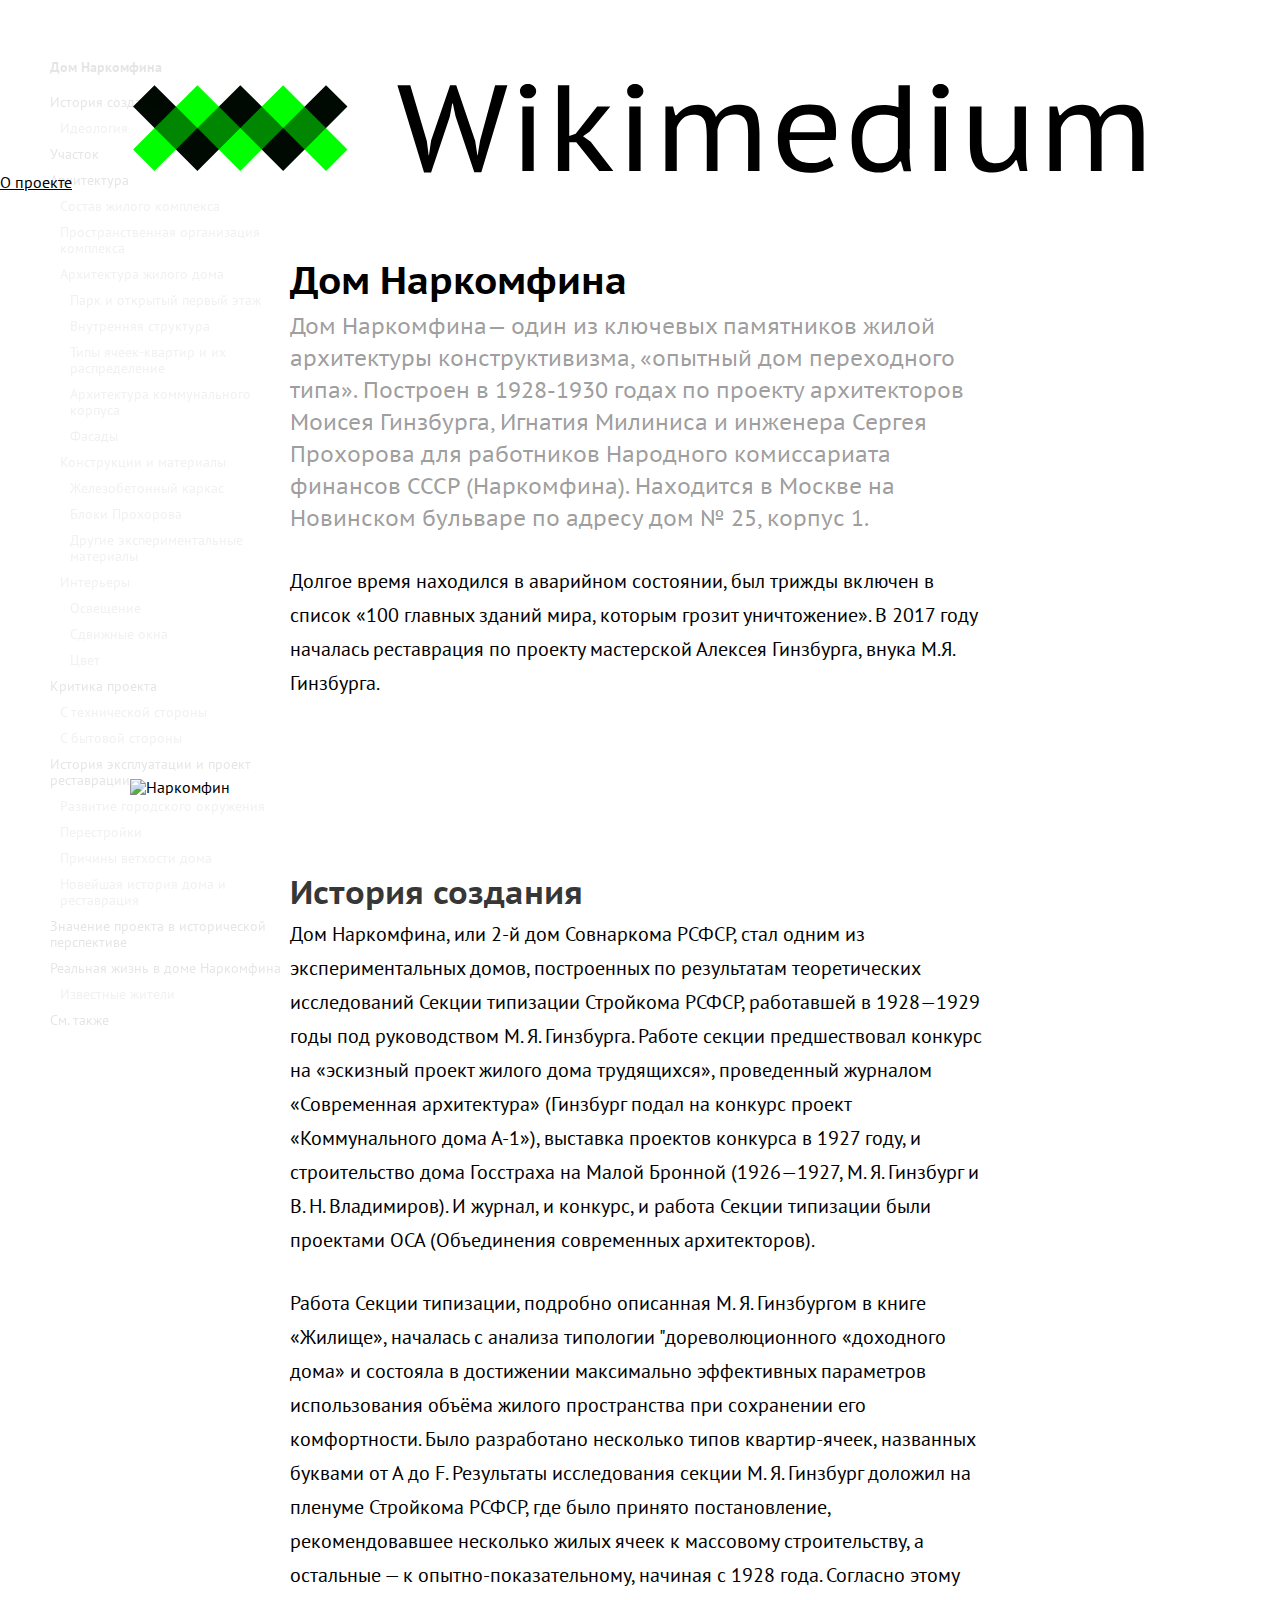
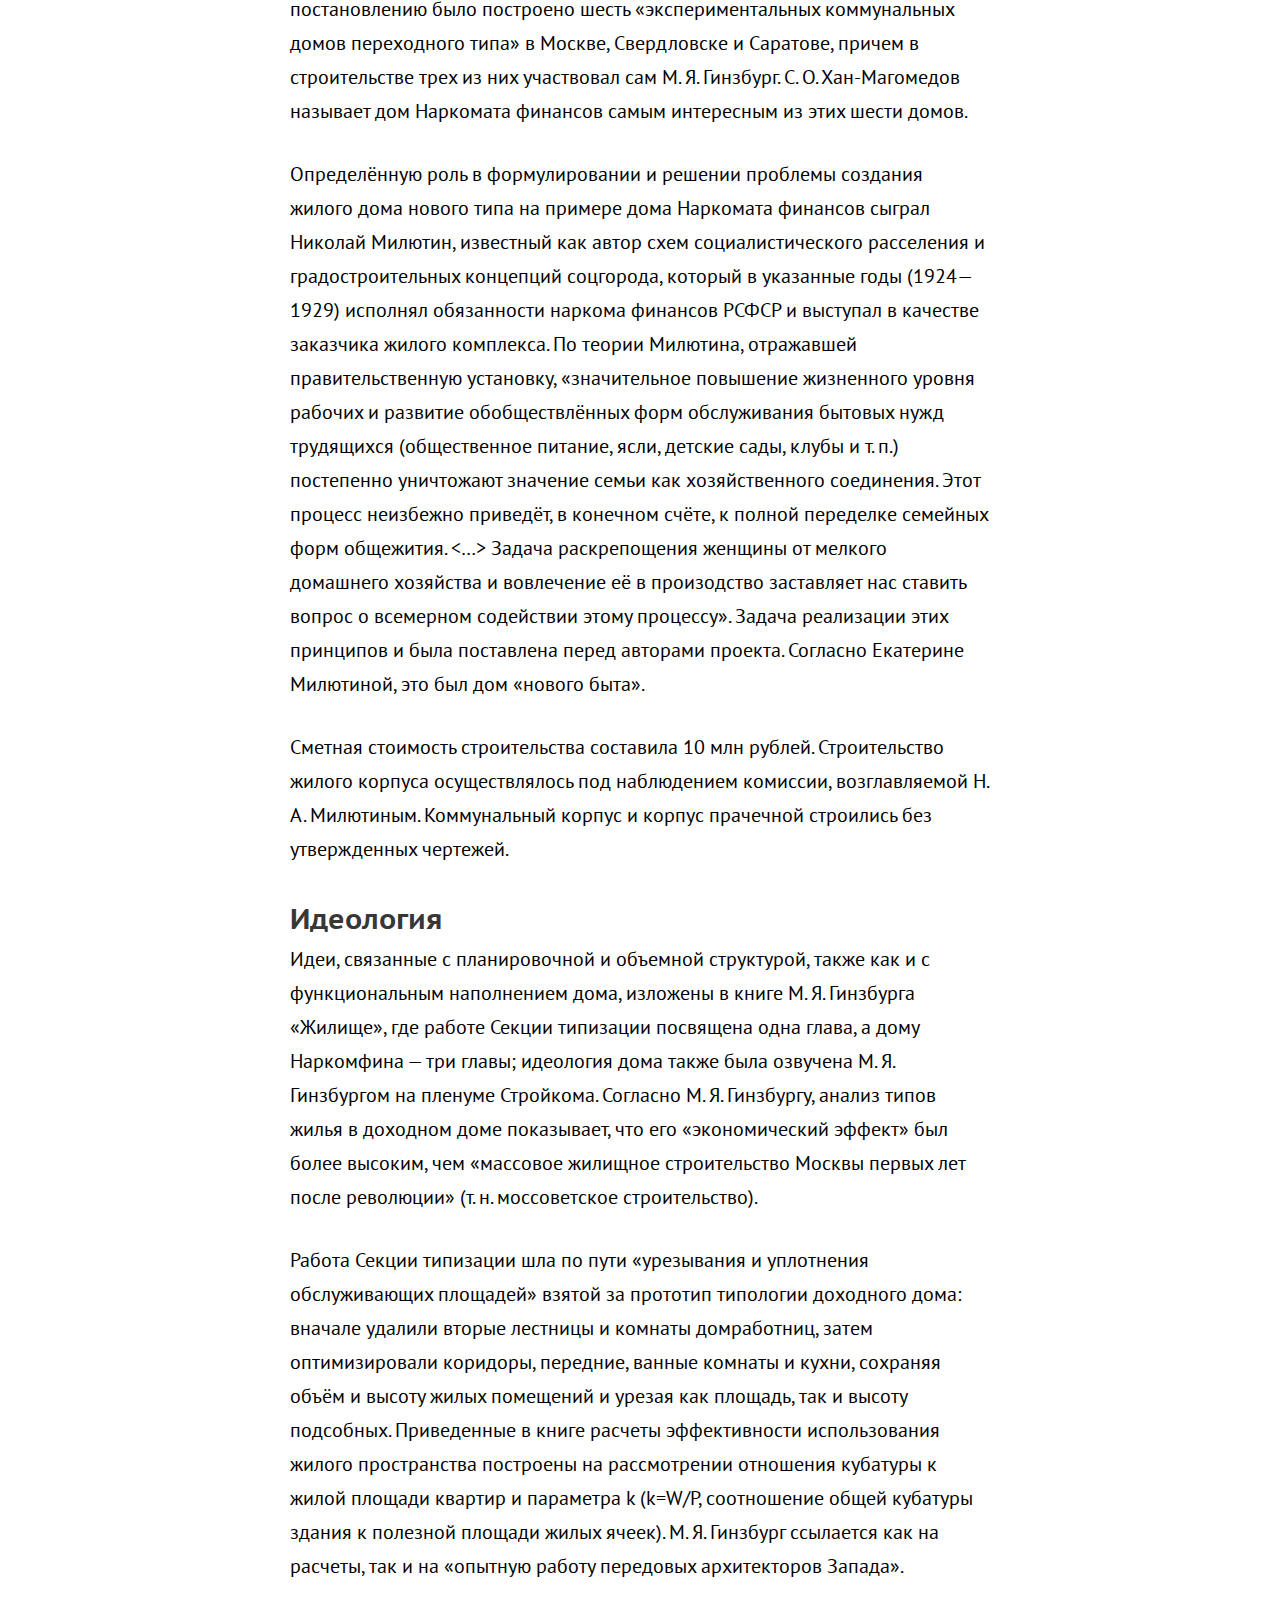
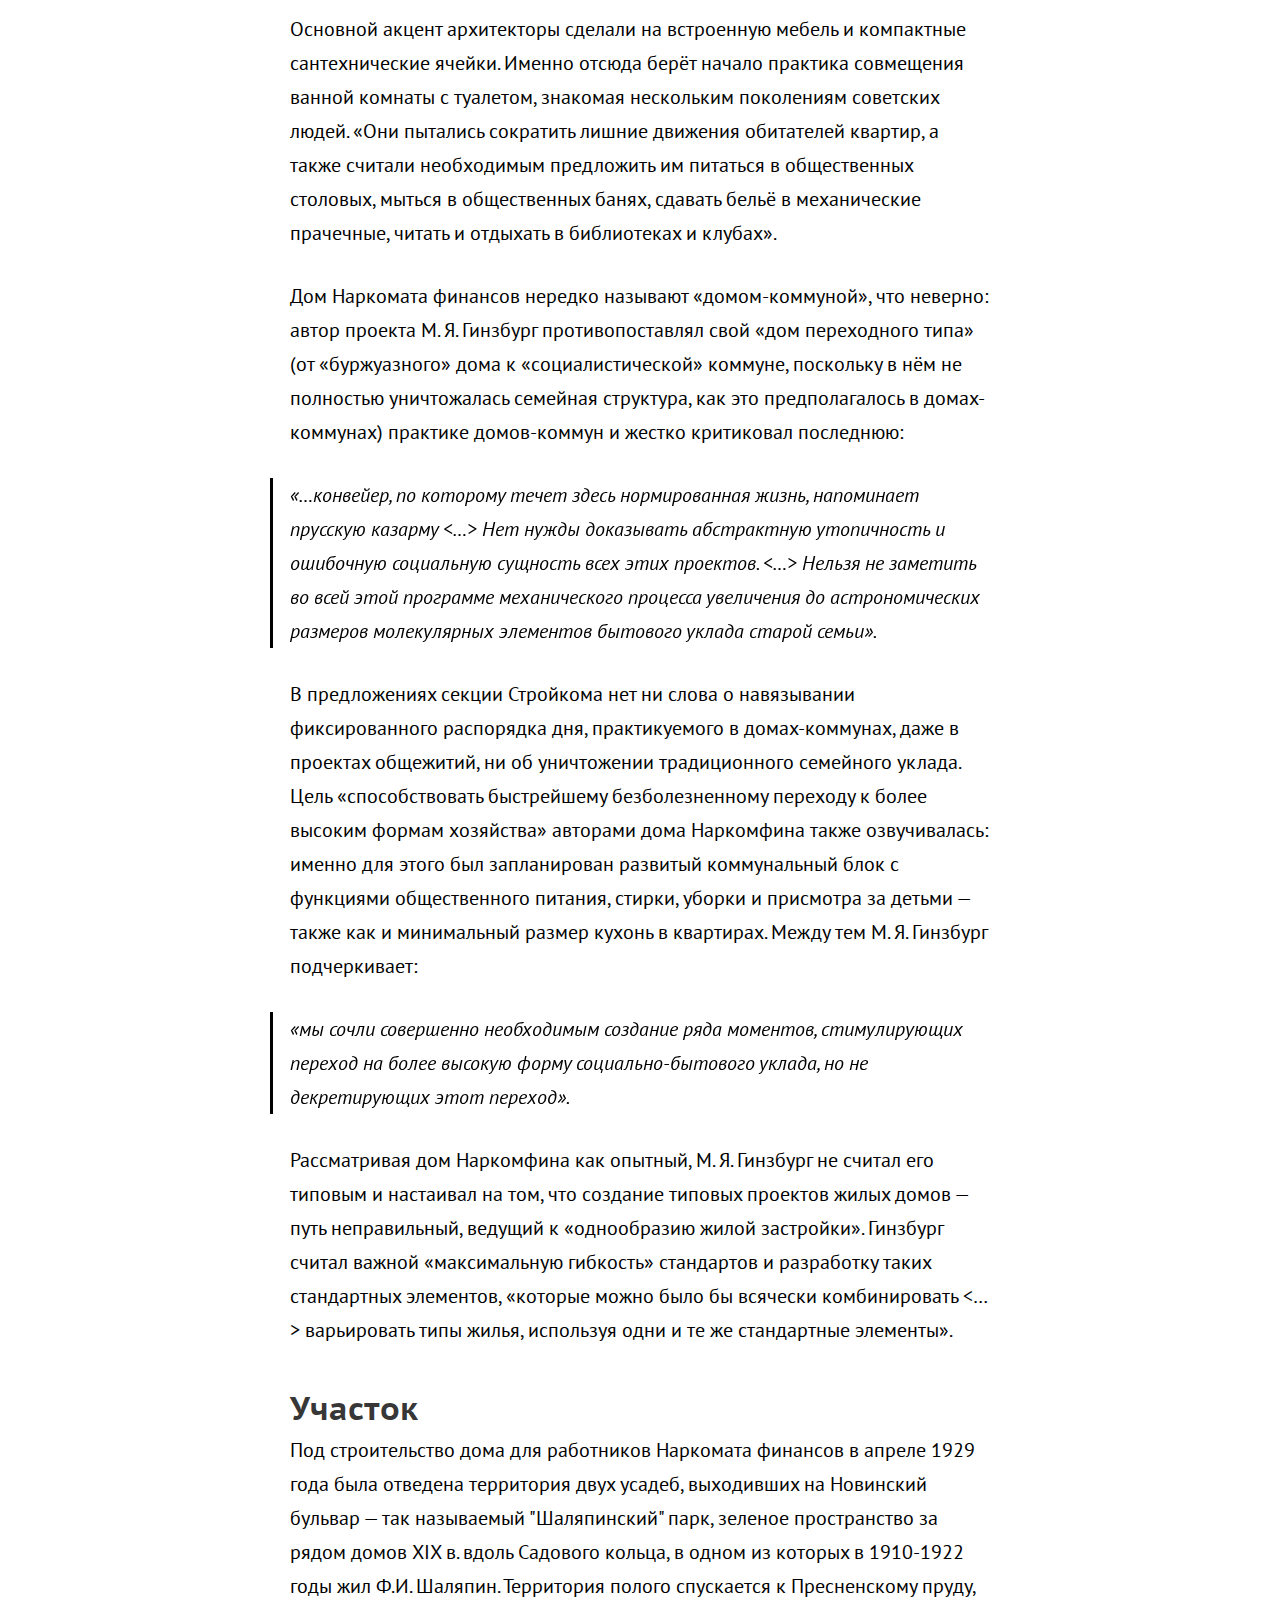
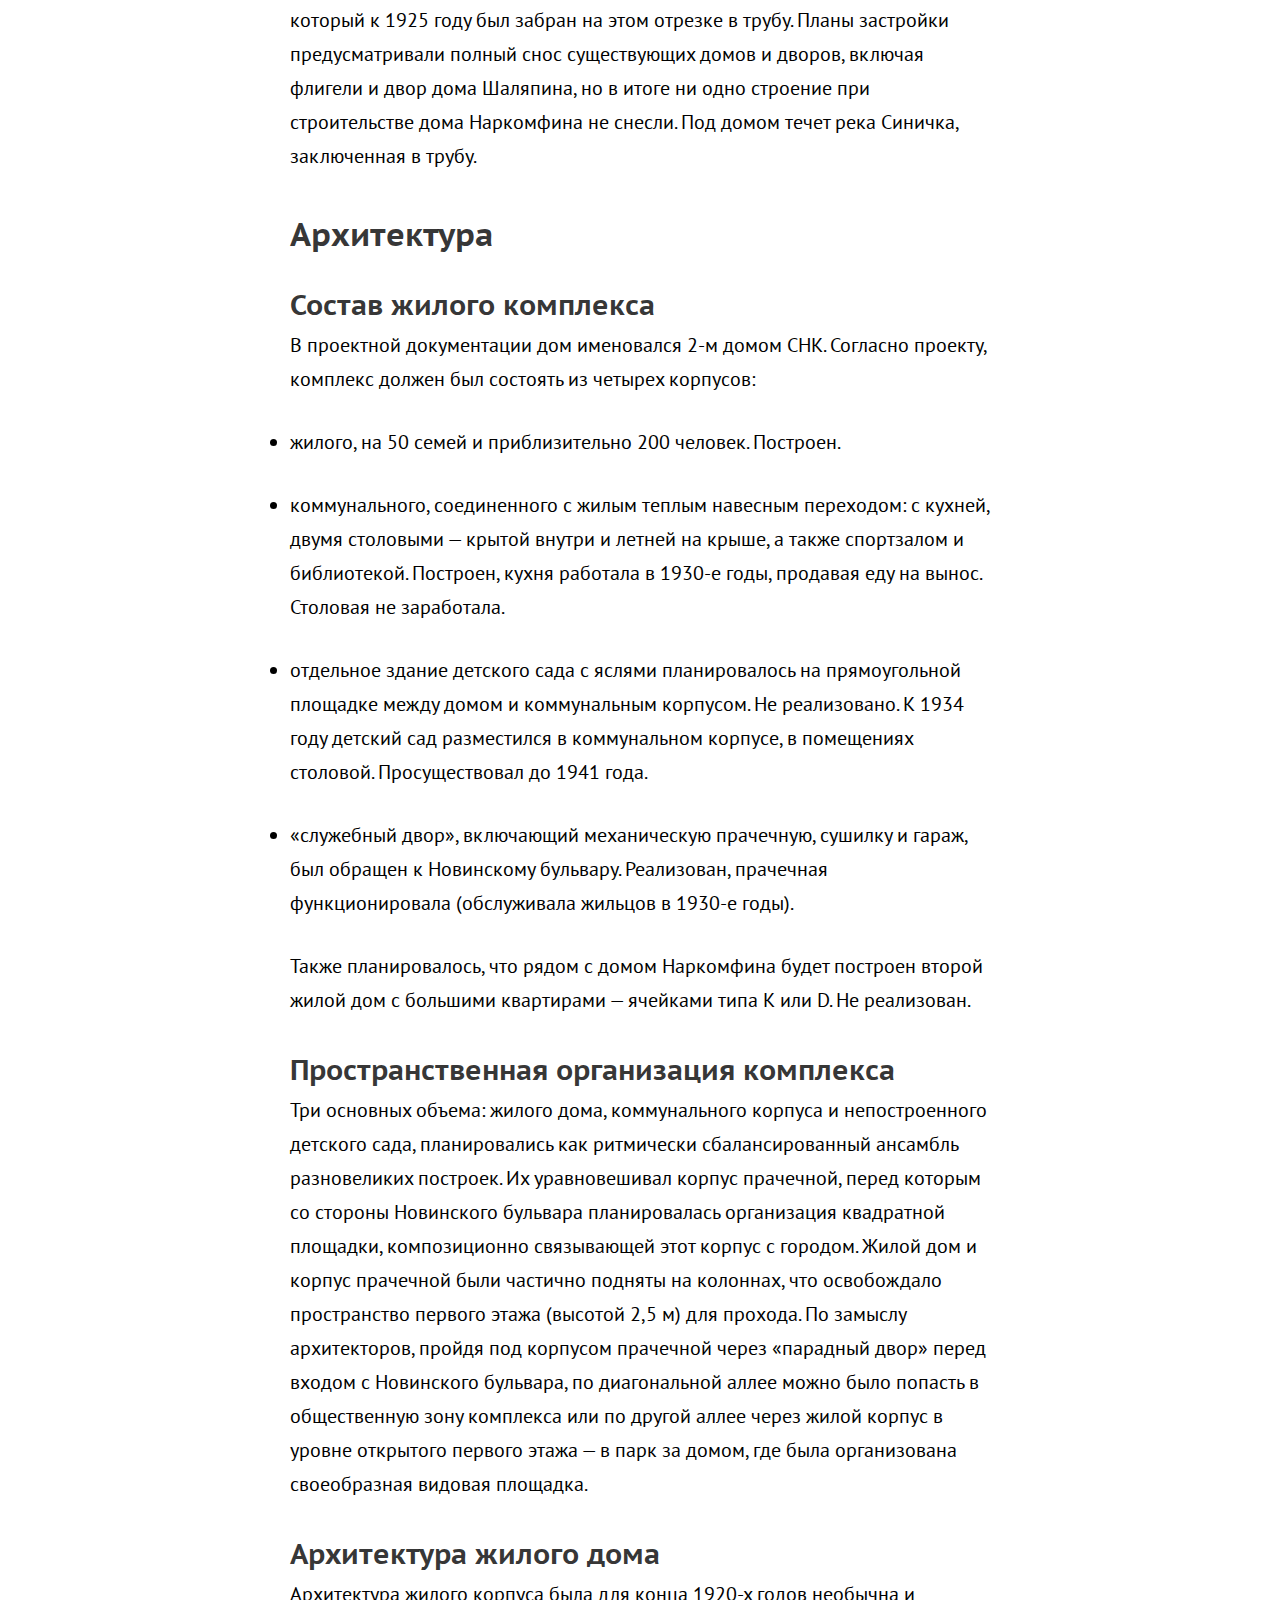
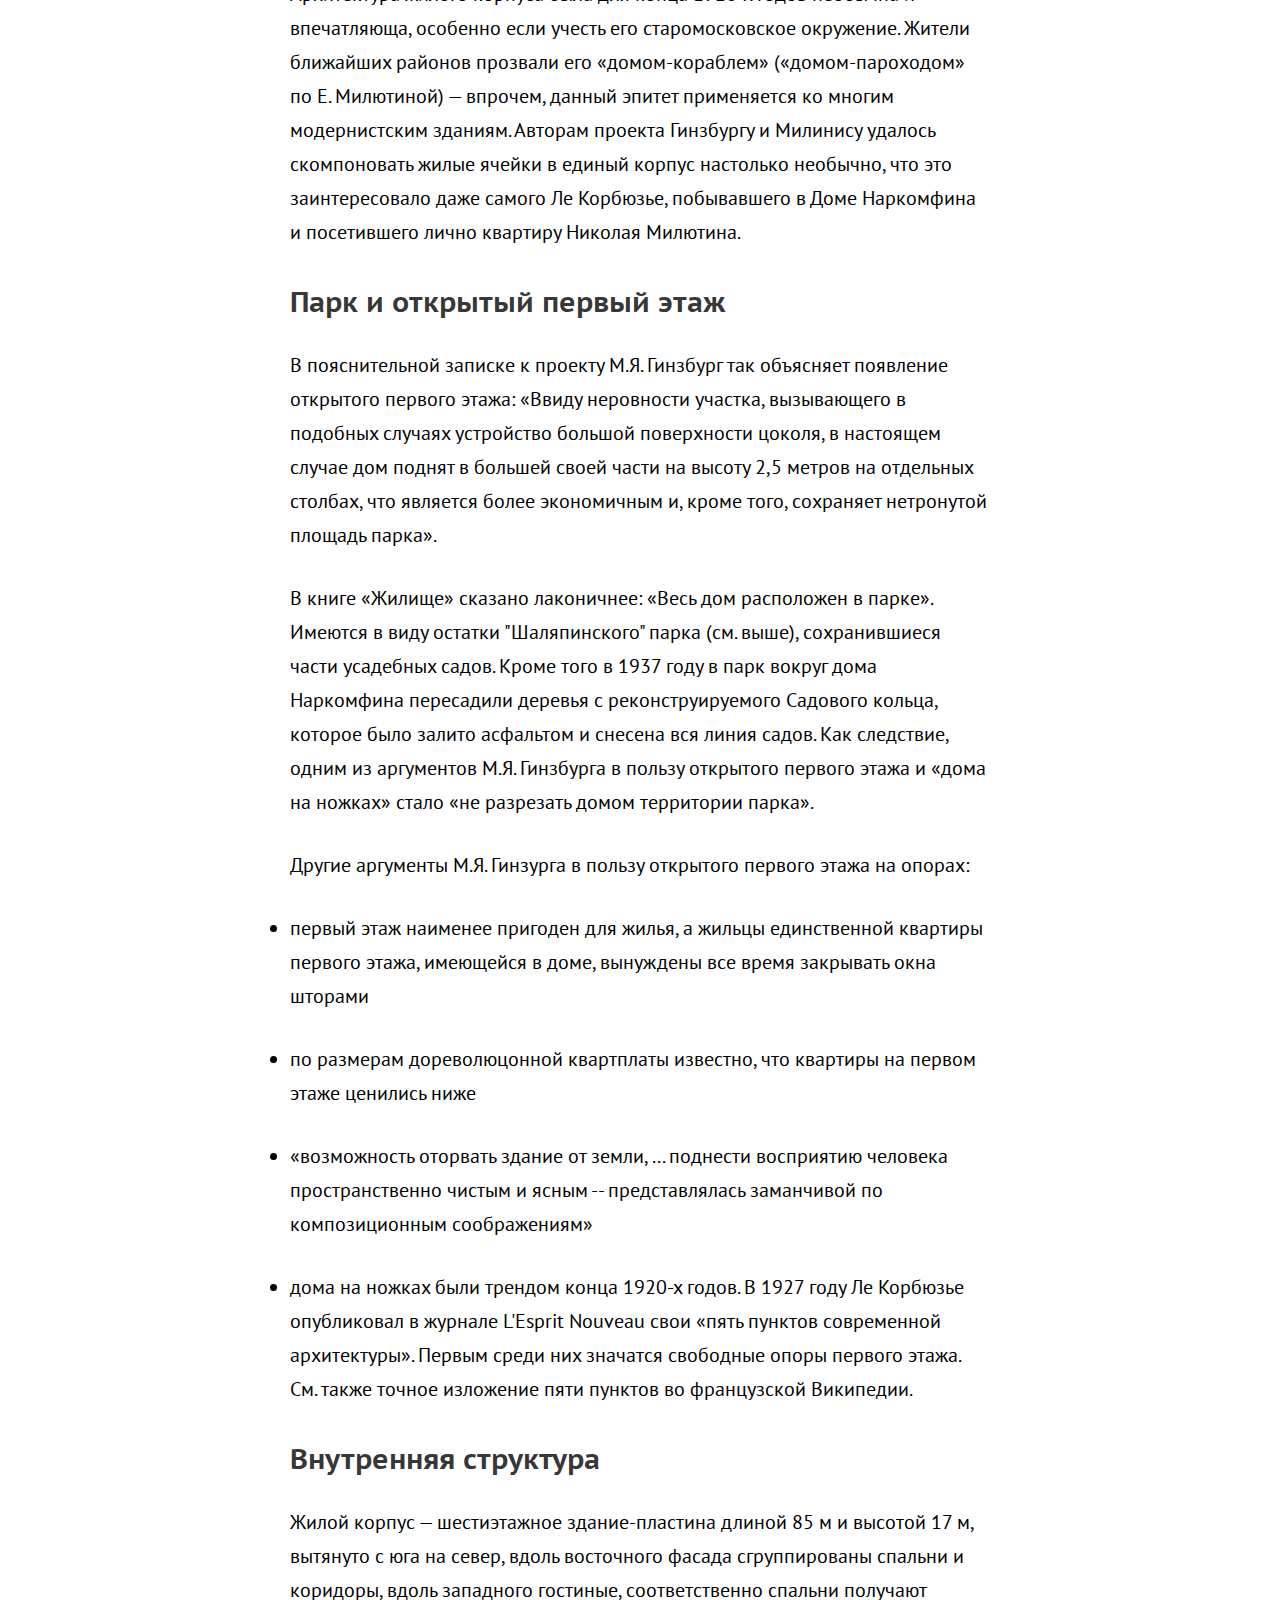
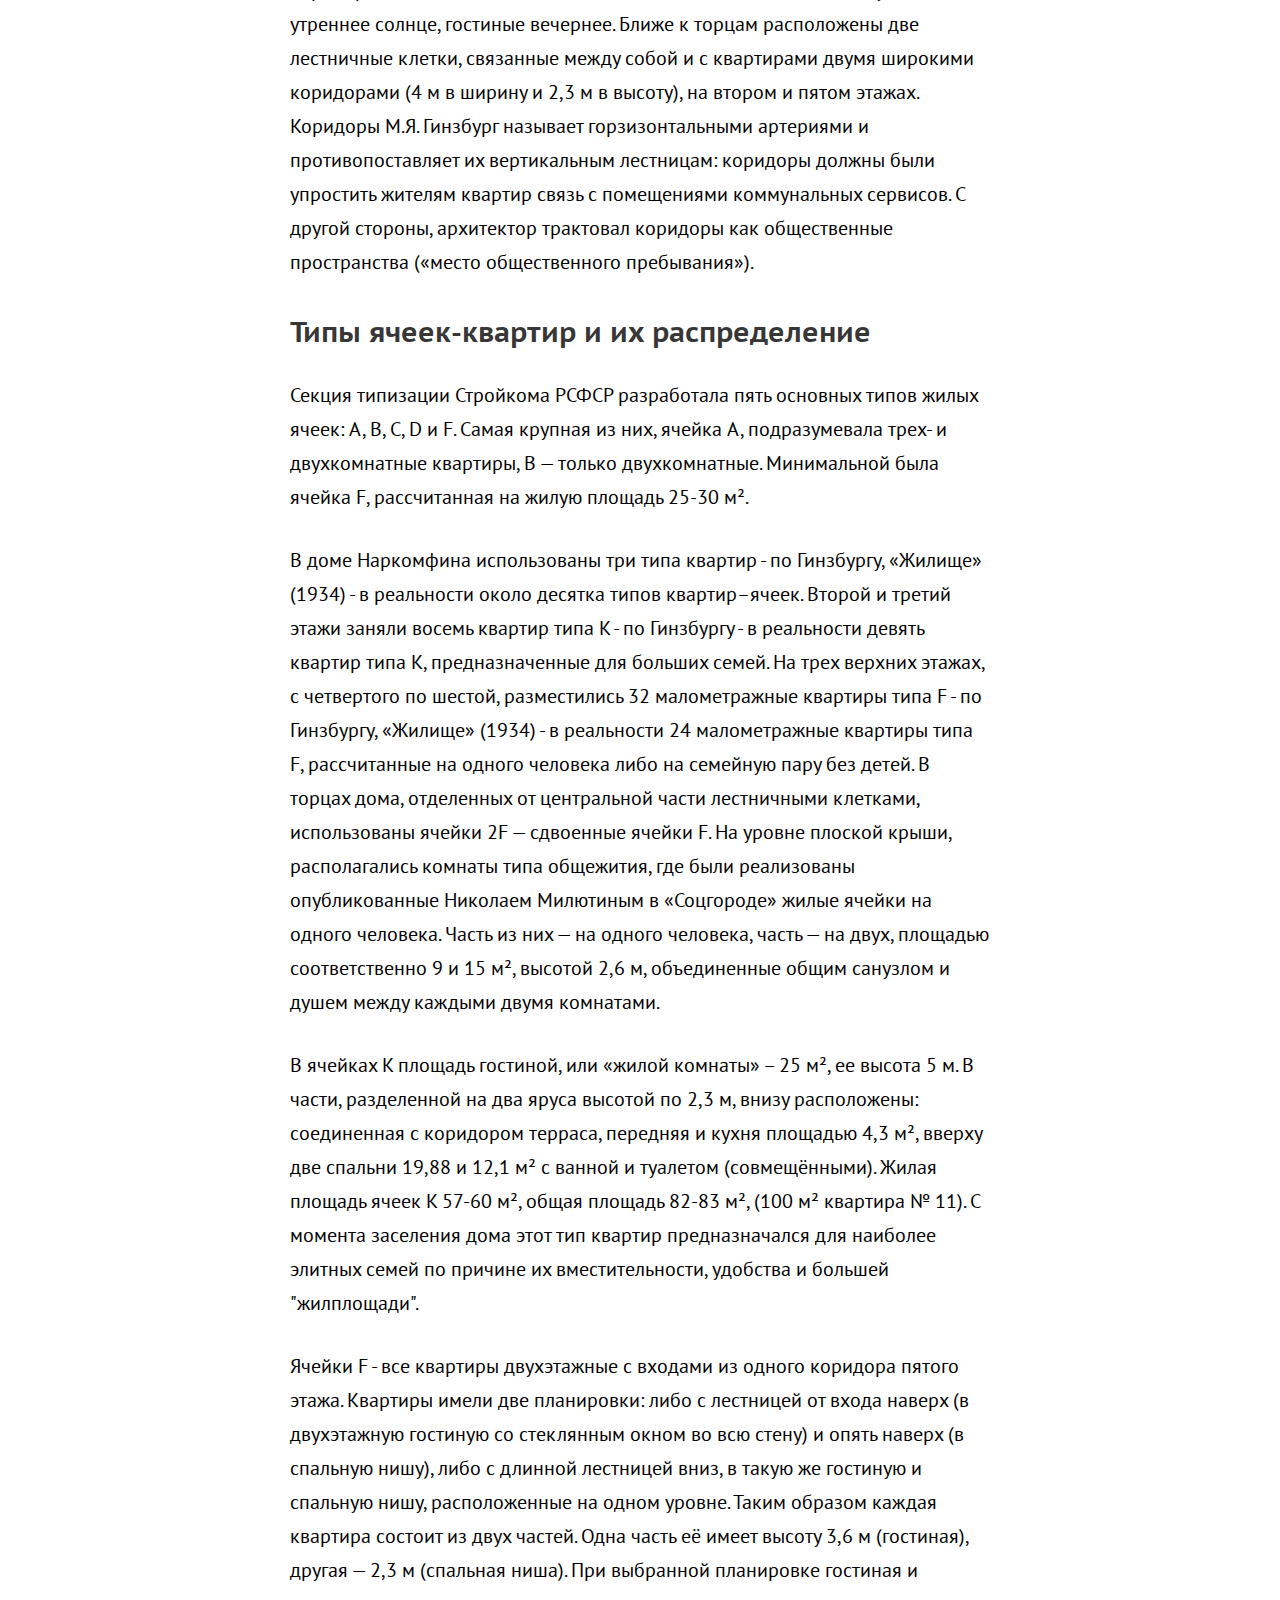
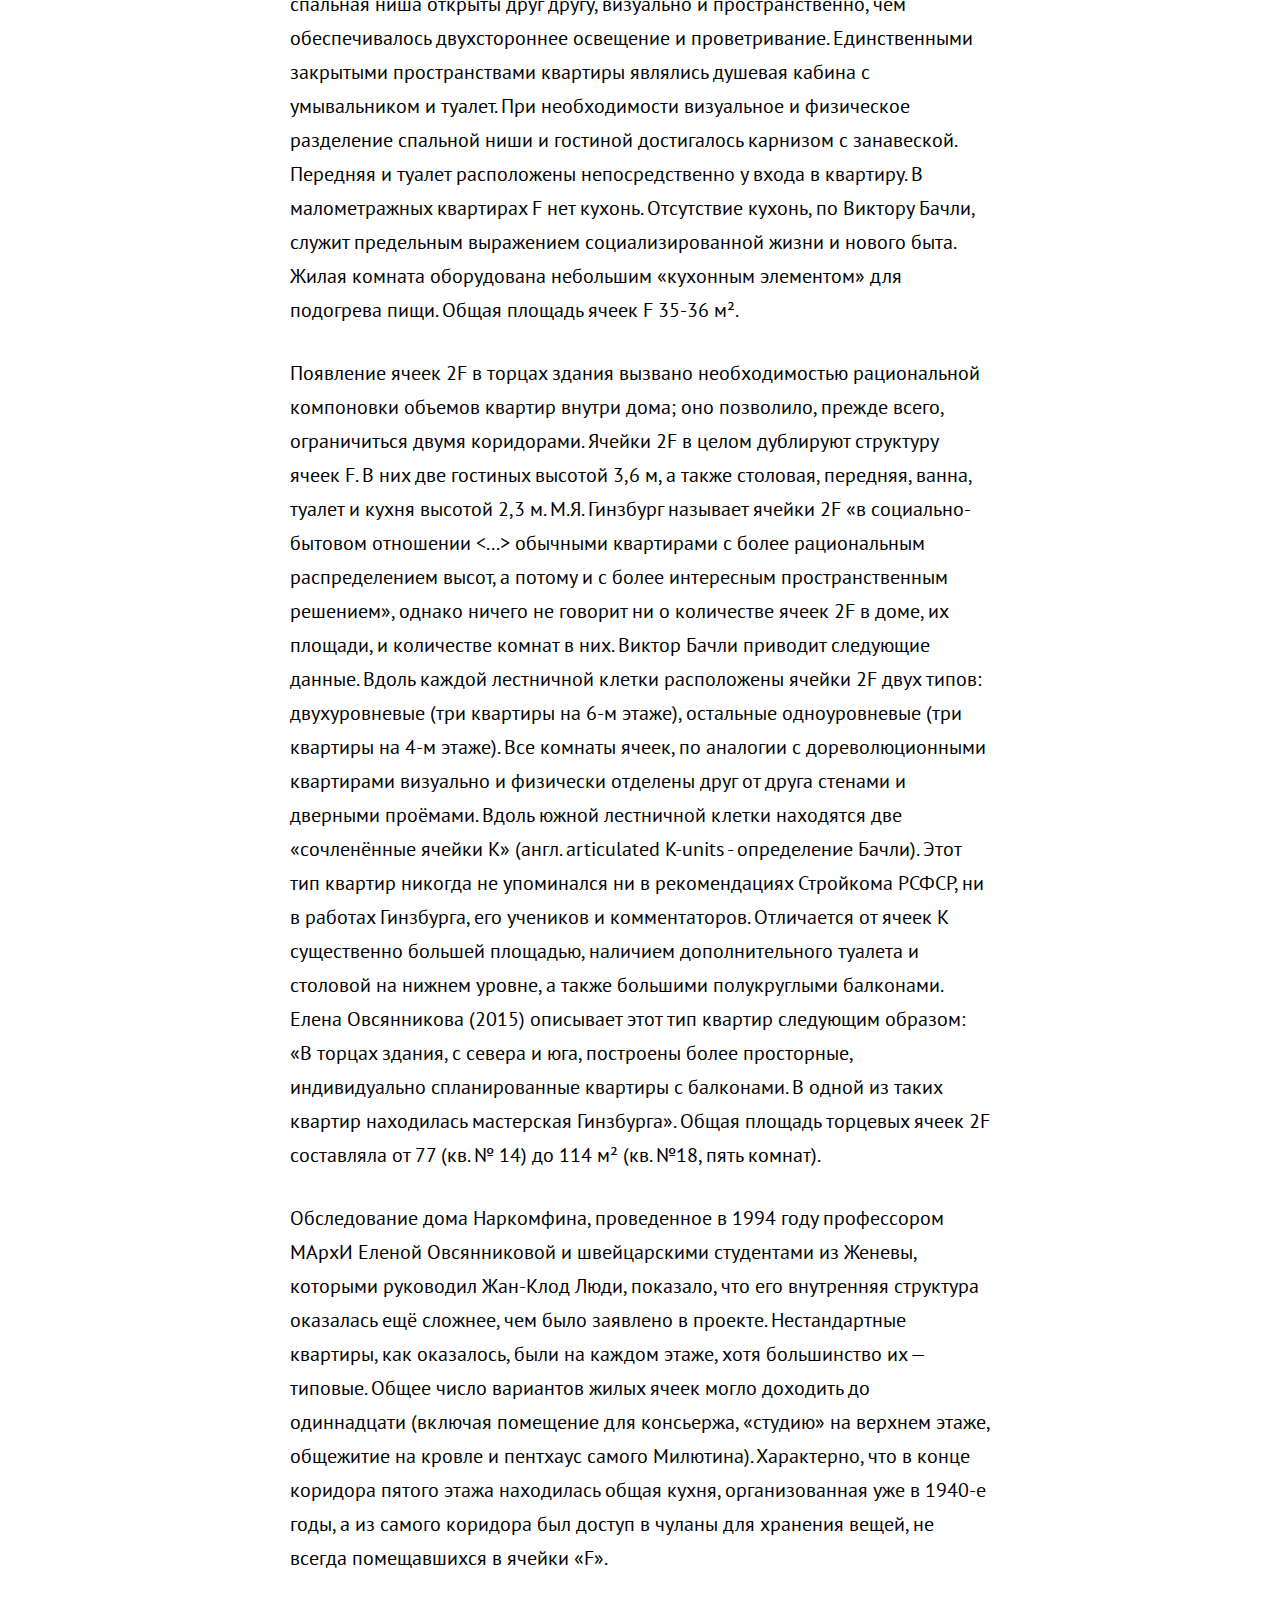
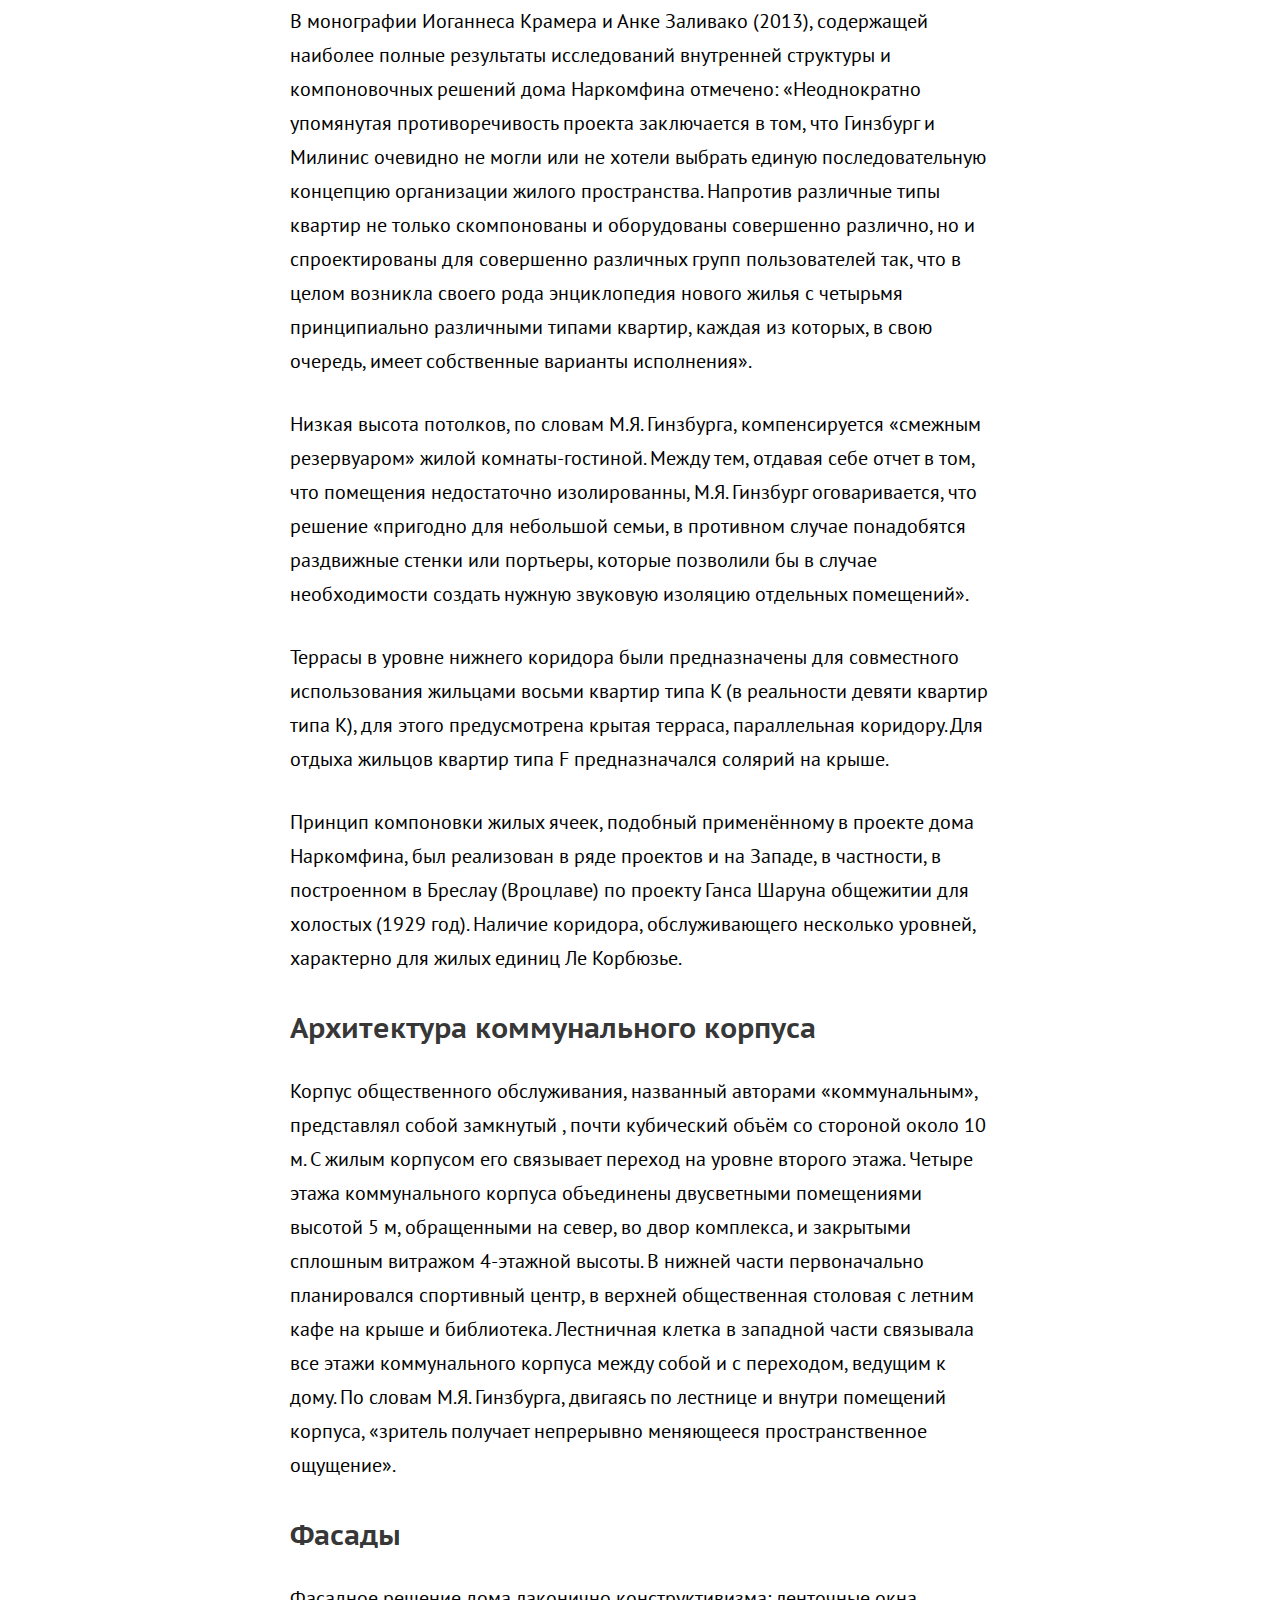
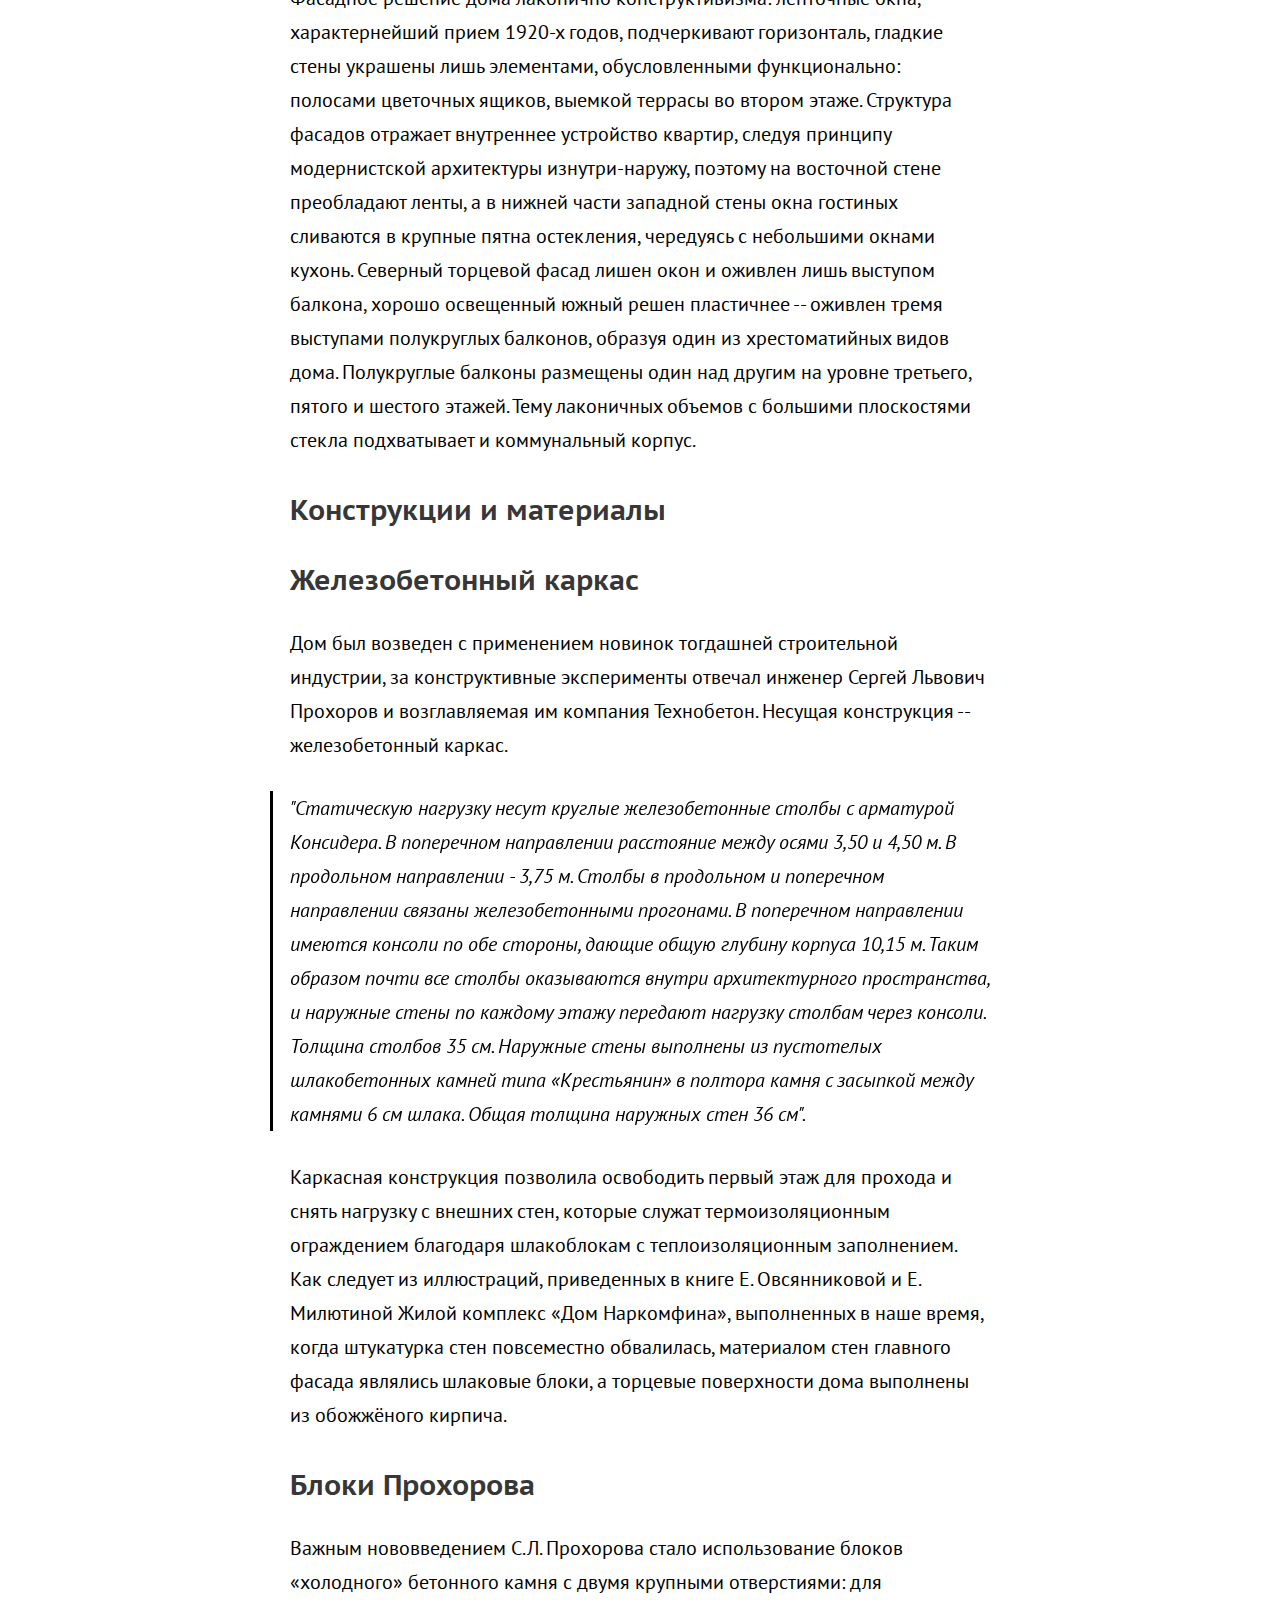
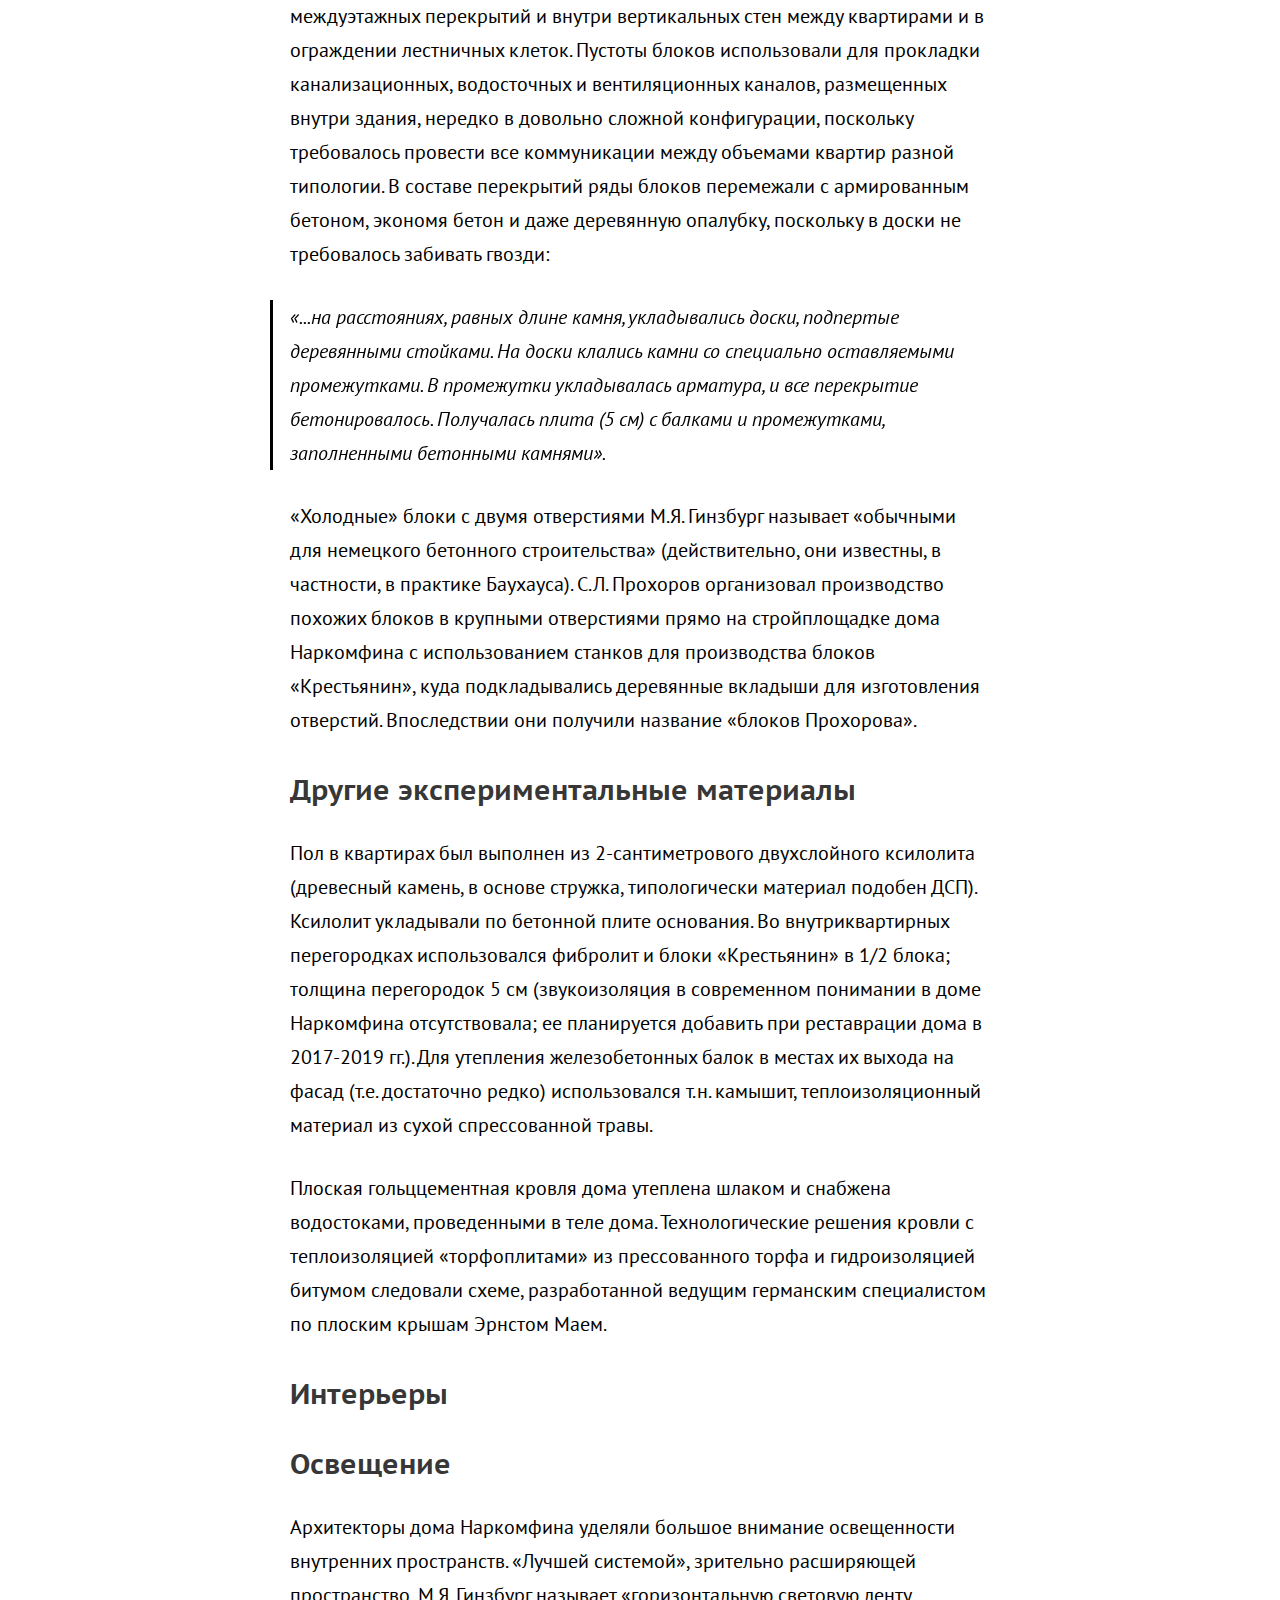
==== commit b6c00edc: "Update index.html" ====
--- a/index.html
+++ b/index.html
@@ -2,6 +2,8 @@
 <html lang="en" dir="ltr">
   <head>
     <meta charset="utf-8">
+    <meta name="author" content="">
+    <meta name="description" content="">
     <link rel="stylesheet" href="stylesheets/style.css">
     <script src="javascripts/jquery-3.5.1.js" charset="utf-8"></script>
     <script type="text/javascript">
@@ -21,6 +23,10 @@
     <title>Дом Наркомфина</title>
   </head>
   <body>
+    <div class="menubar">
+      <a href="#"><img src="images/logo.svg" alt=""></a>
+      <a href="#">О проекте</a>
+    </div>
     <nav class="sidebar ">
       <p><a href="#s1">Дом Наркомфина</a></p>
       <ul>
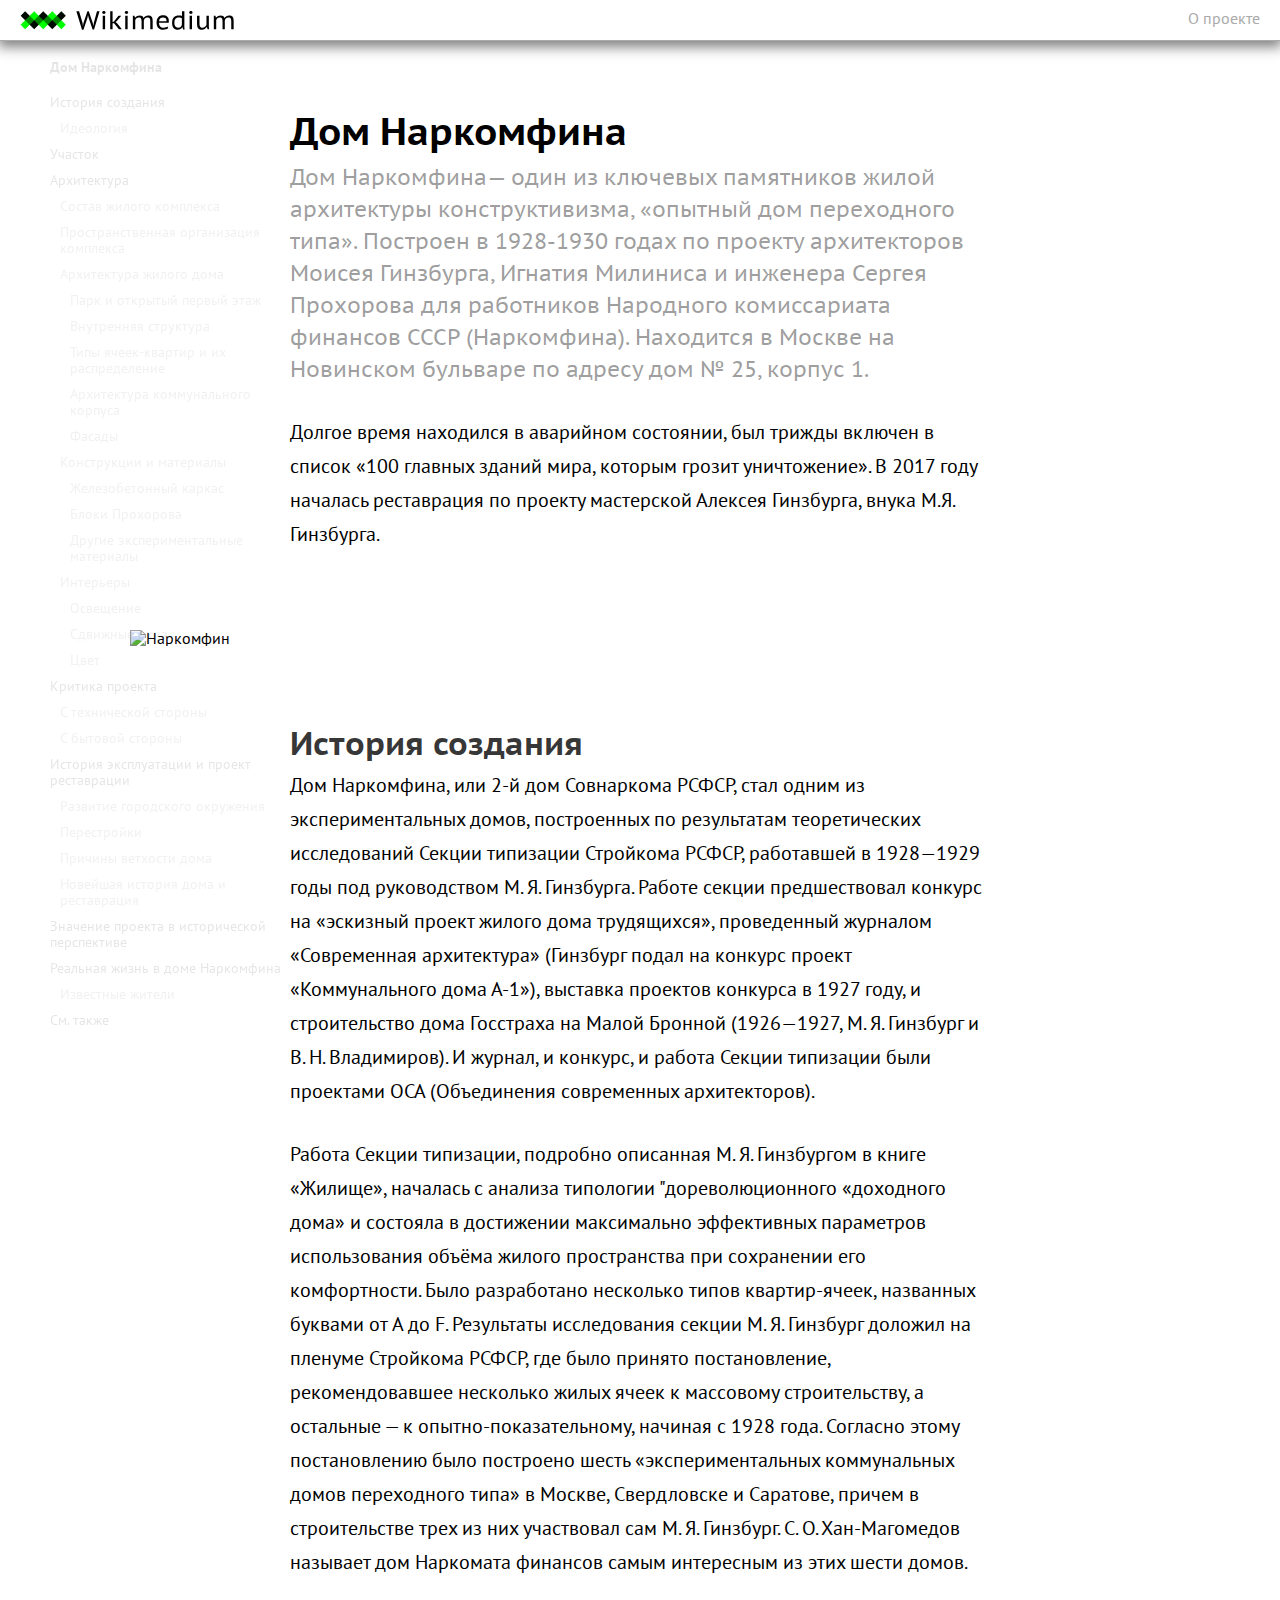
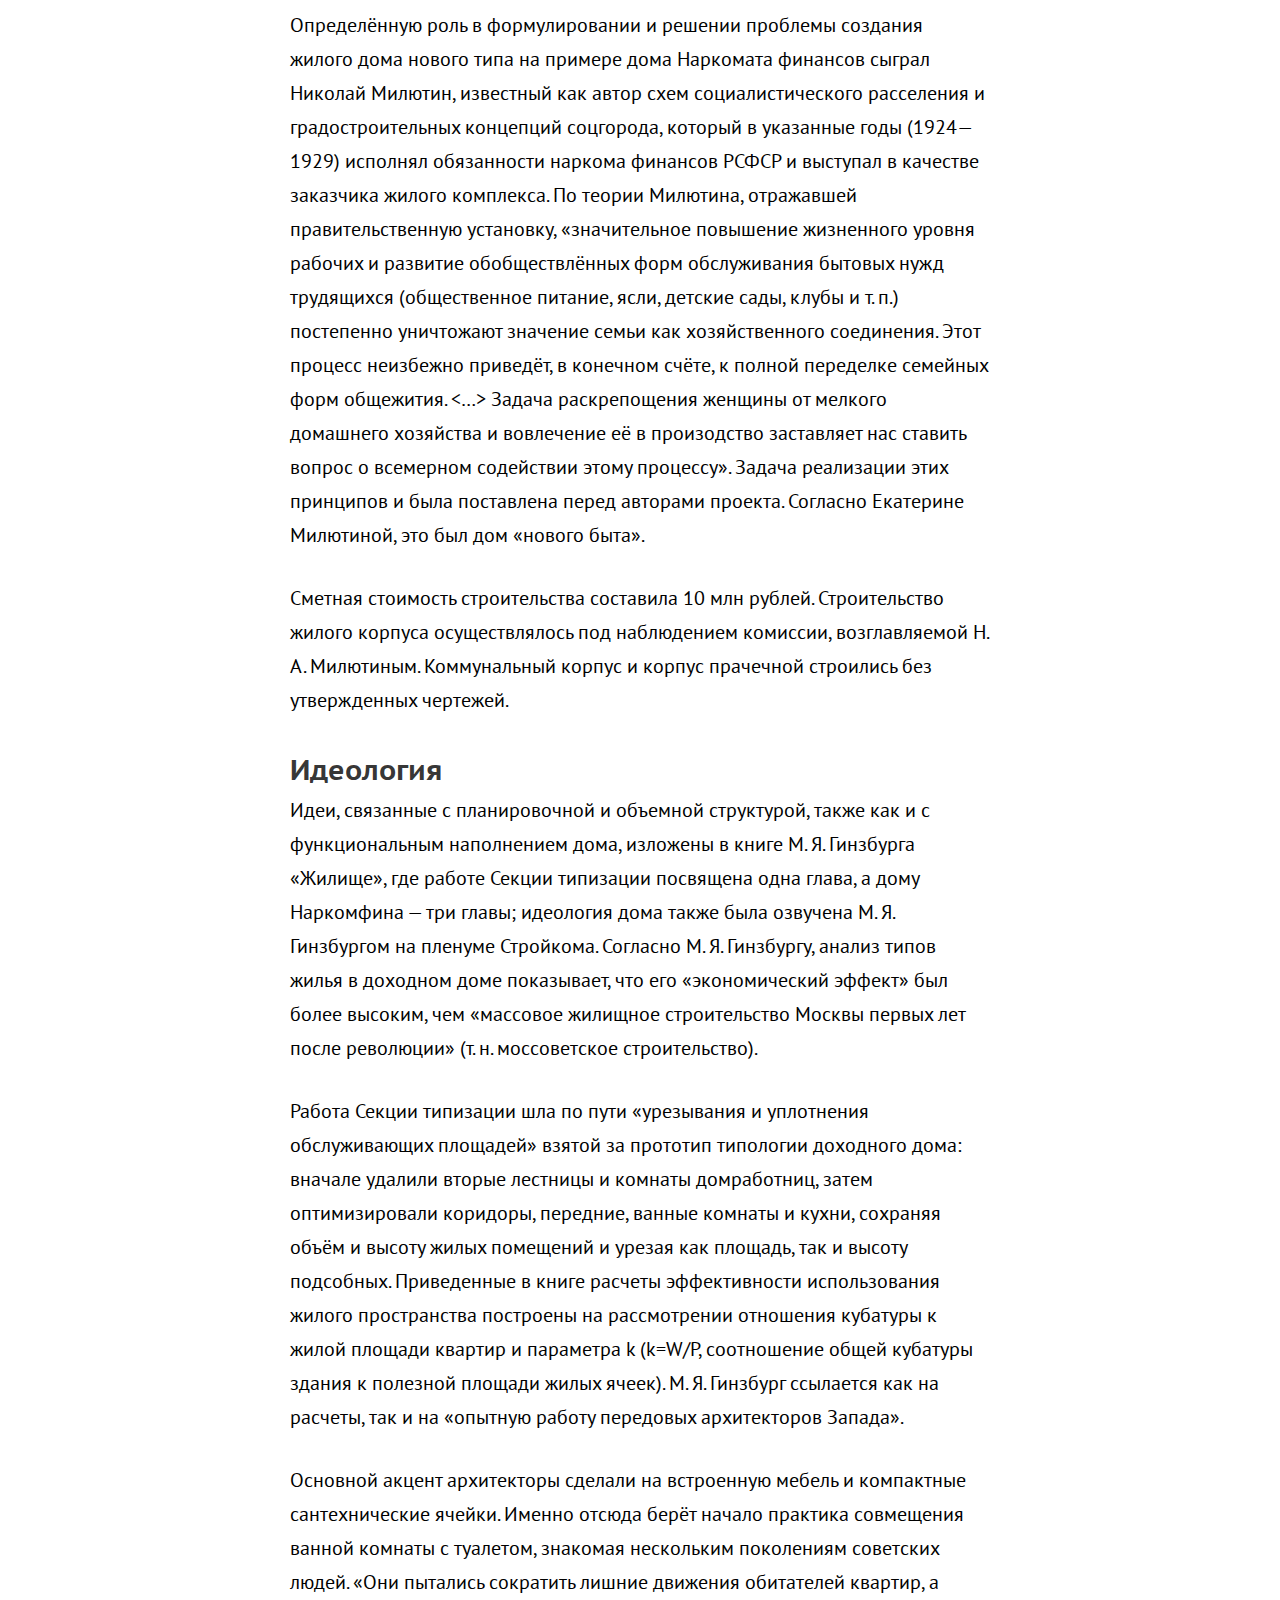
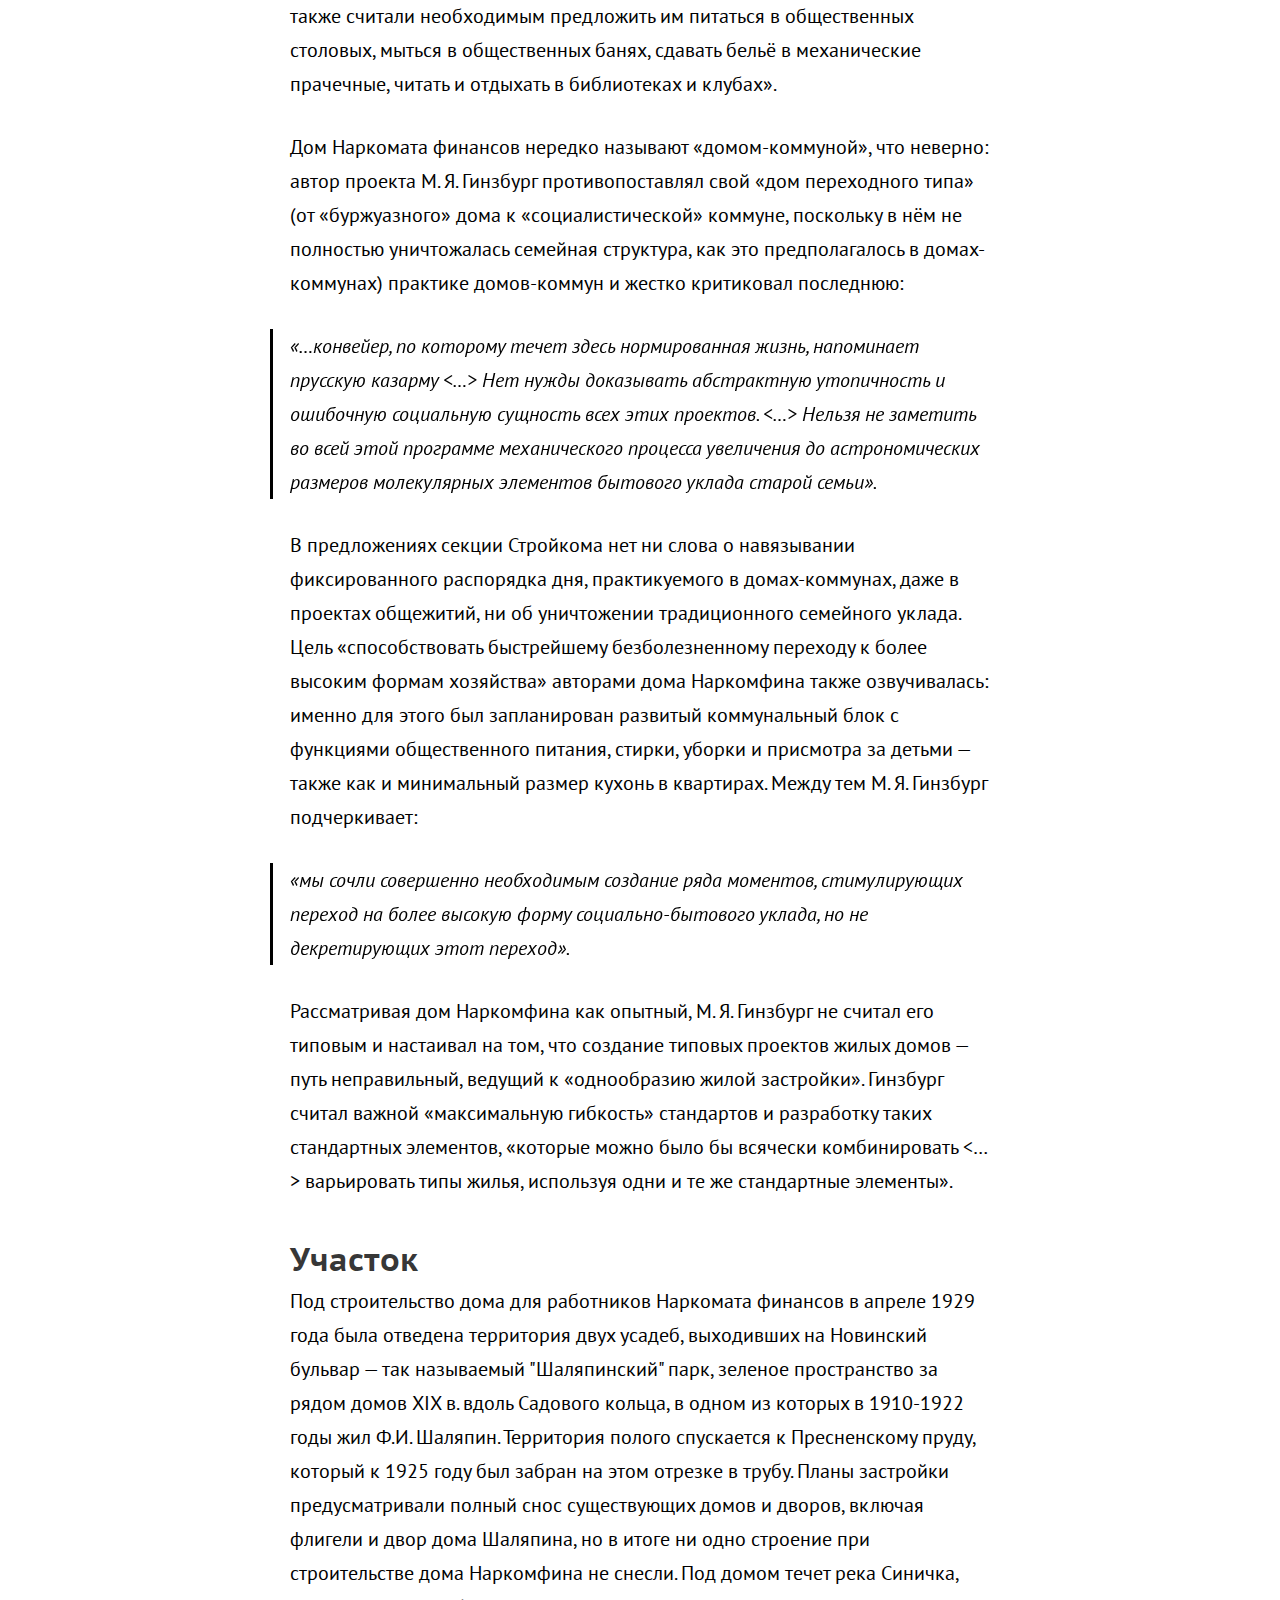
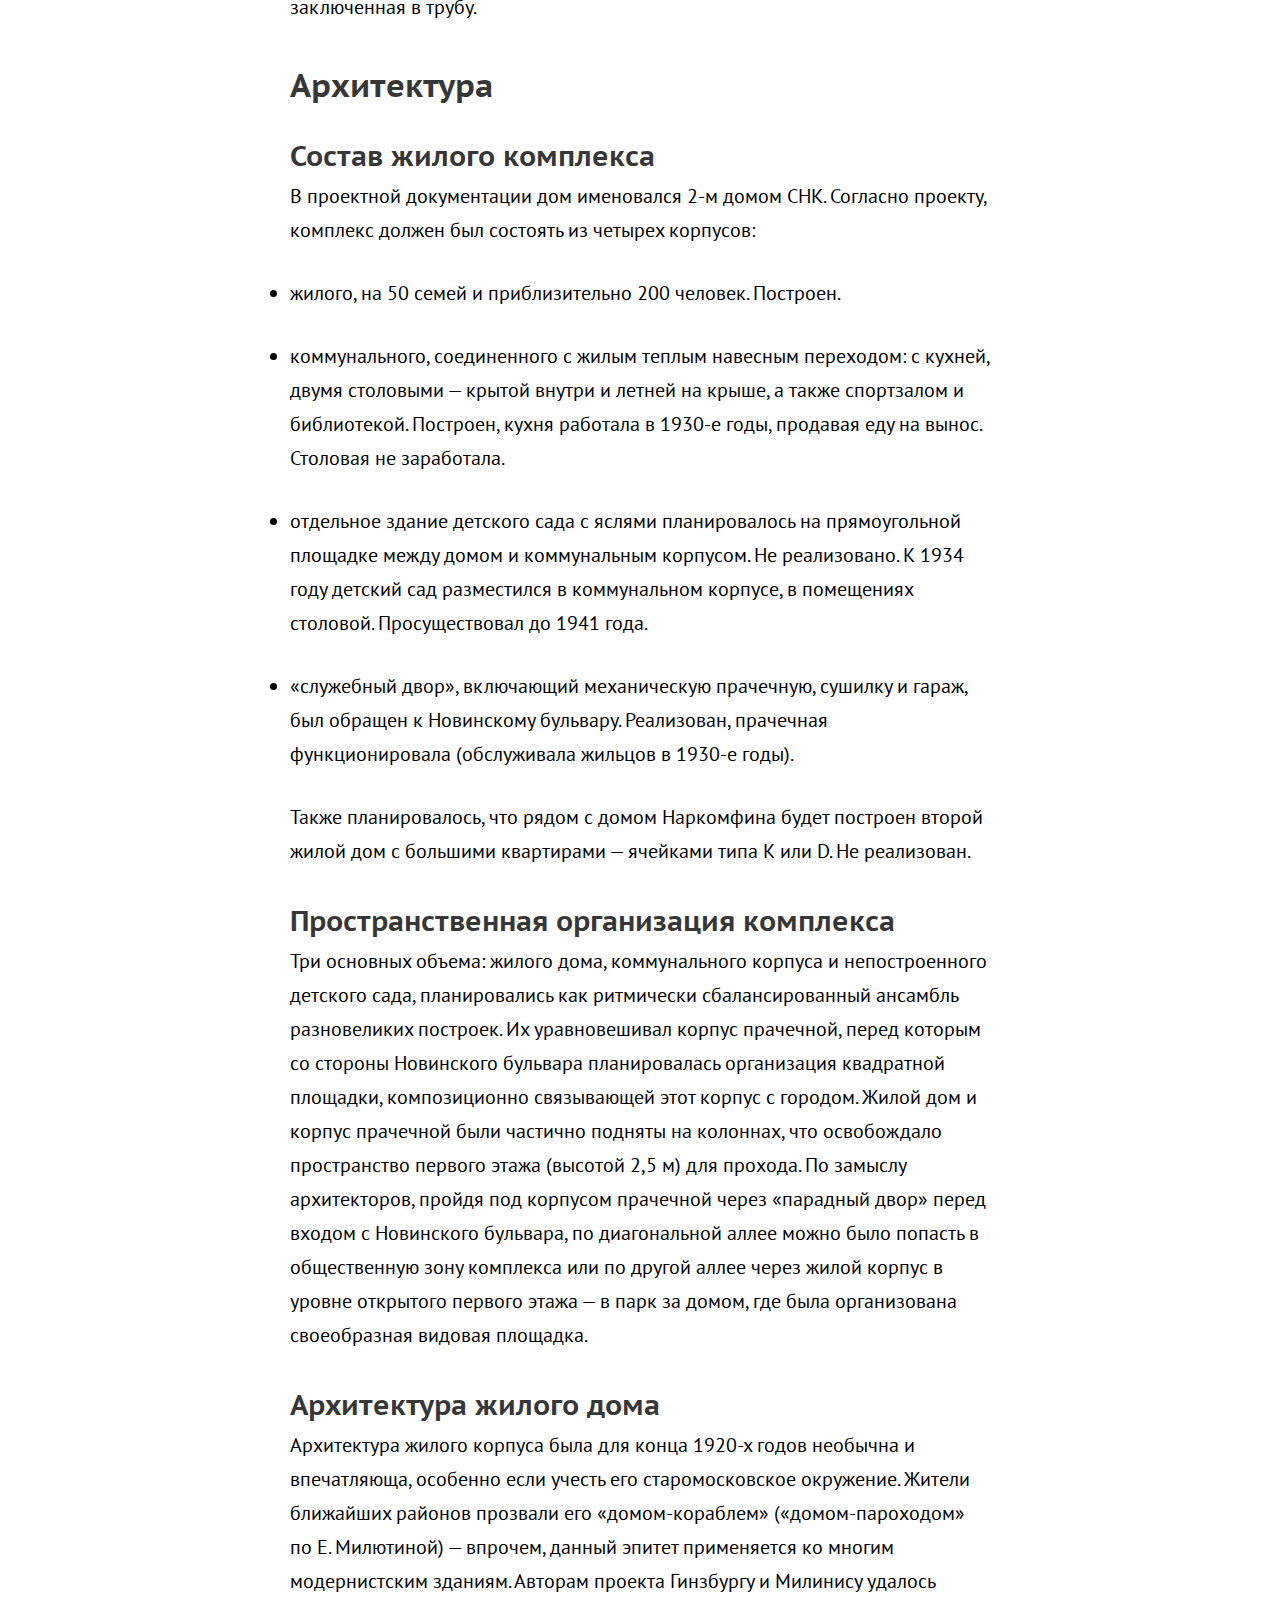
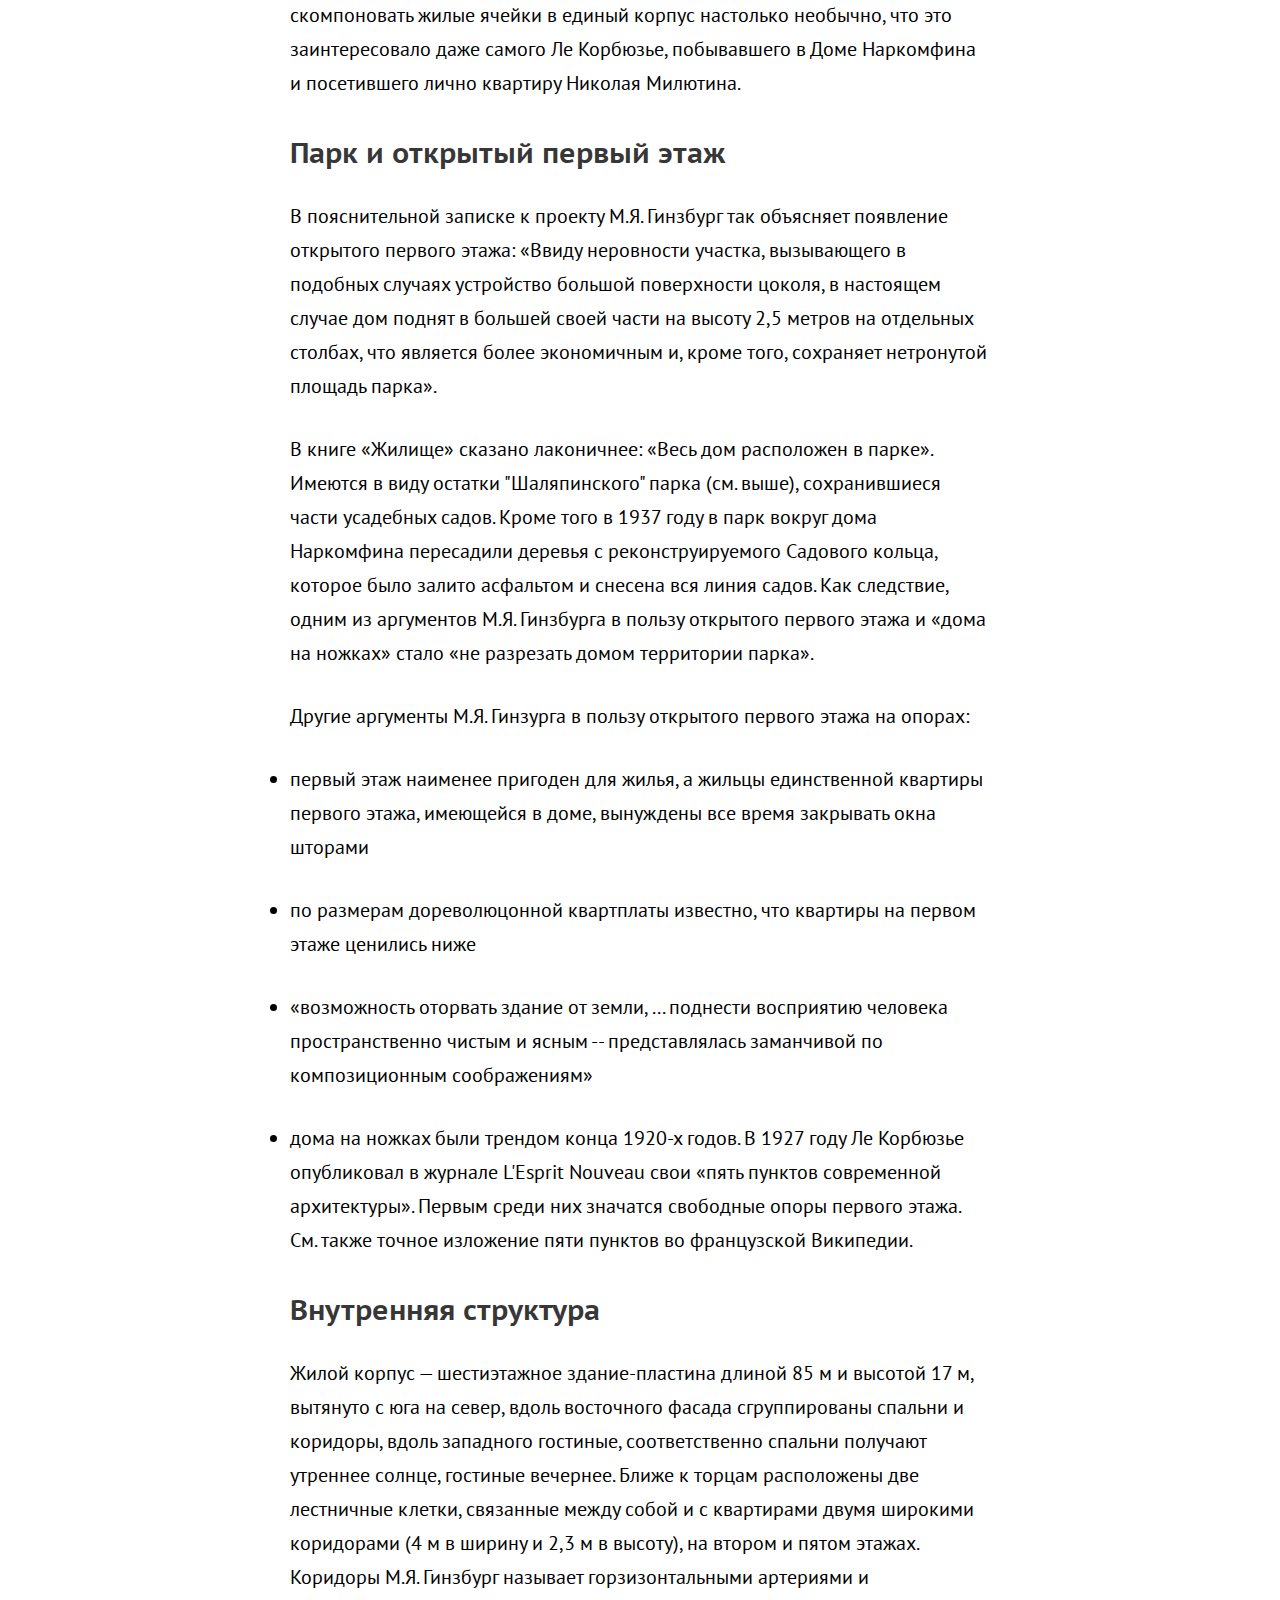
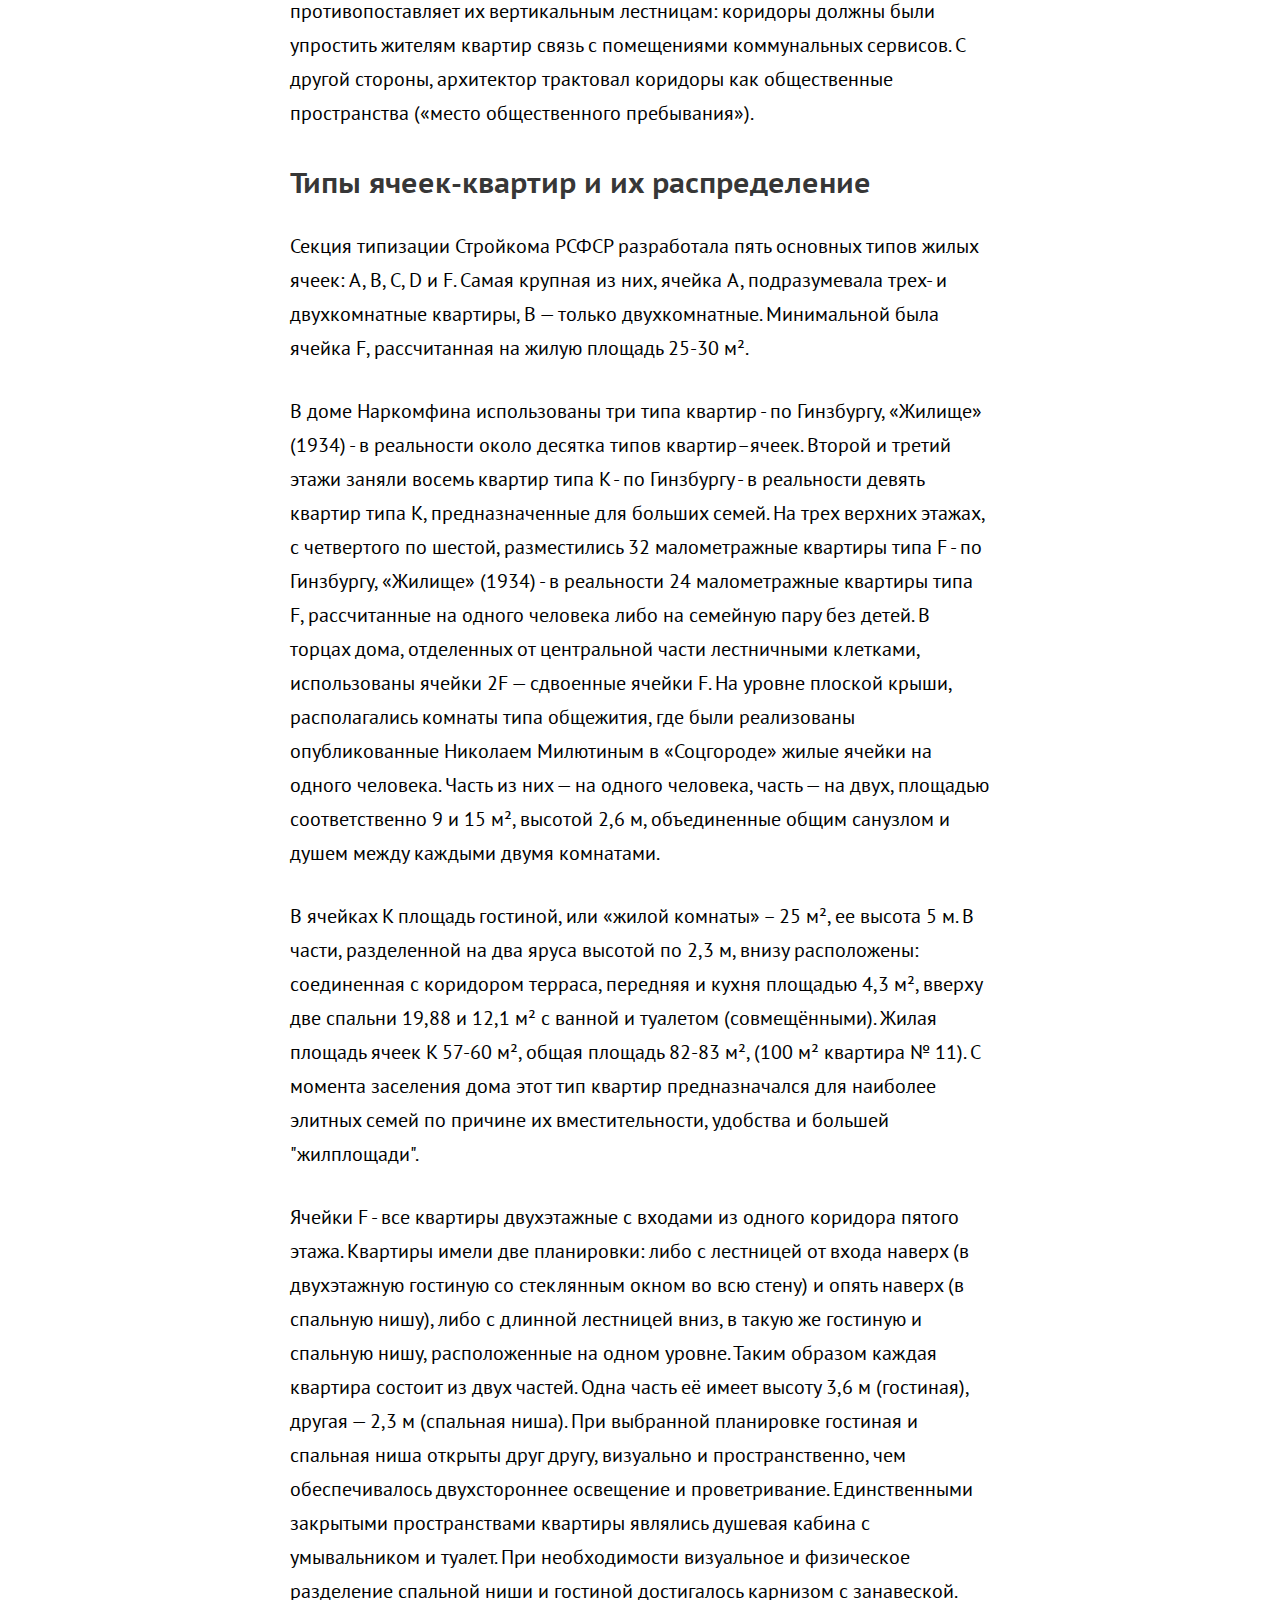
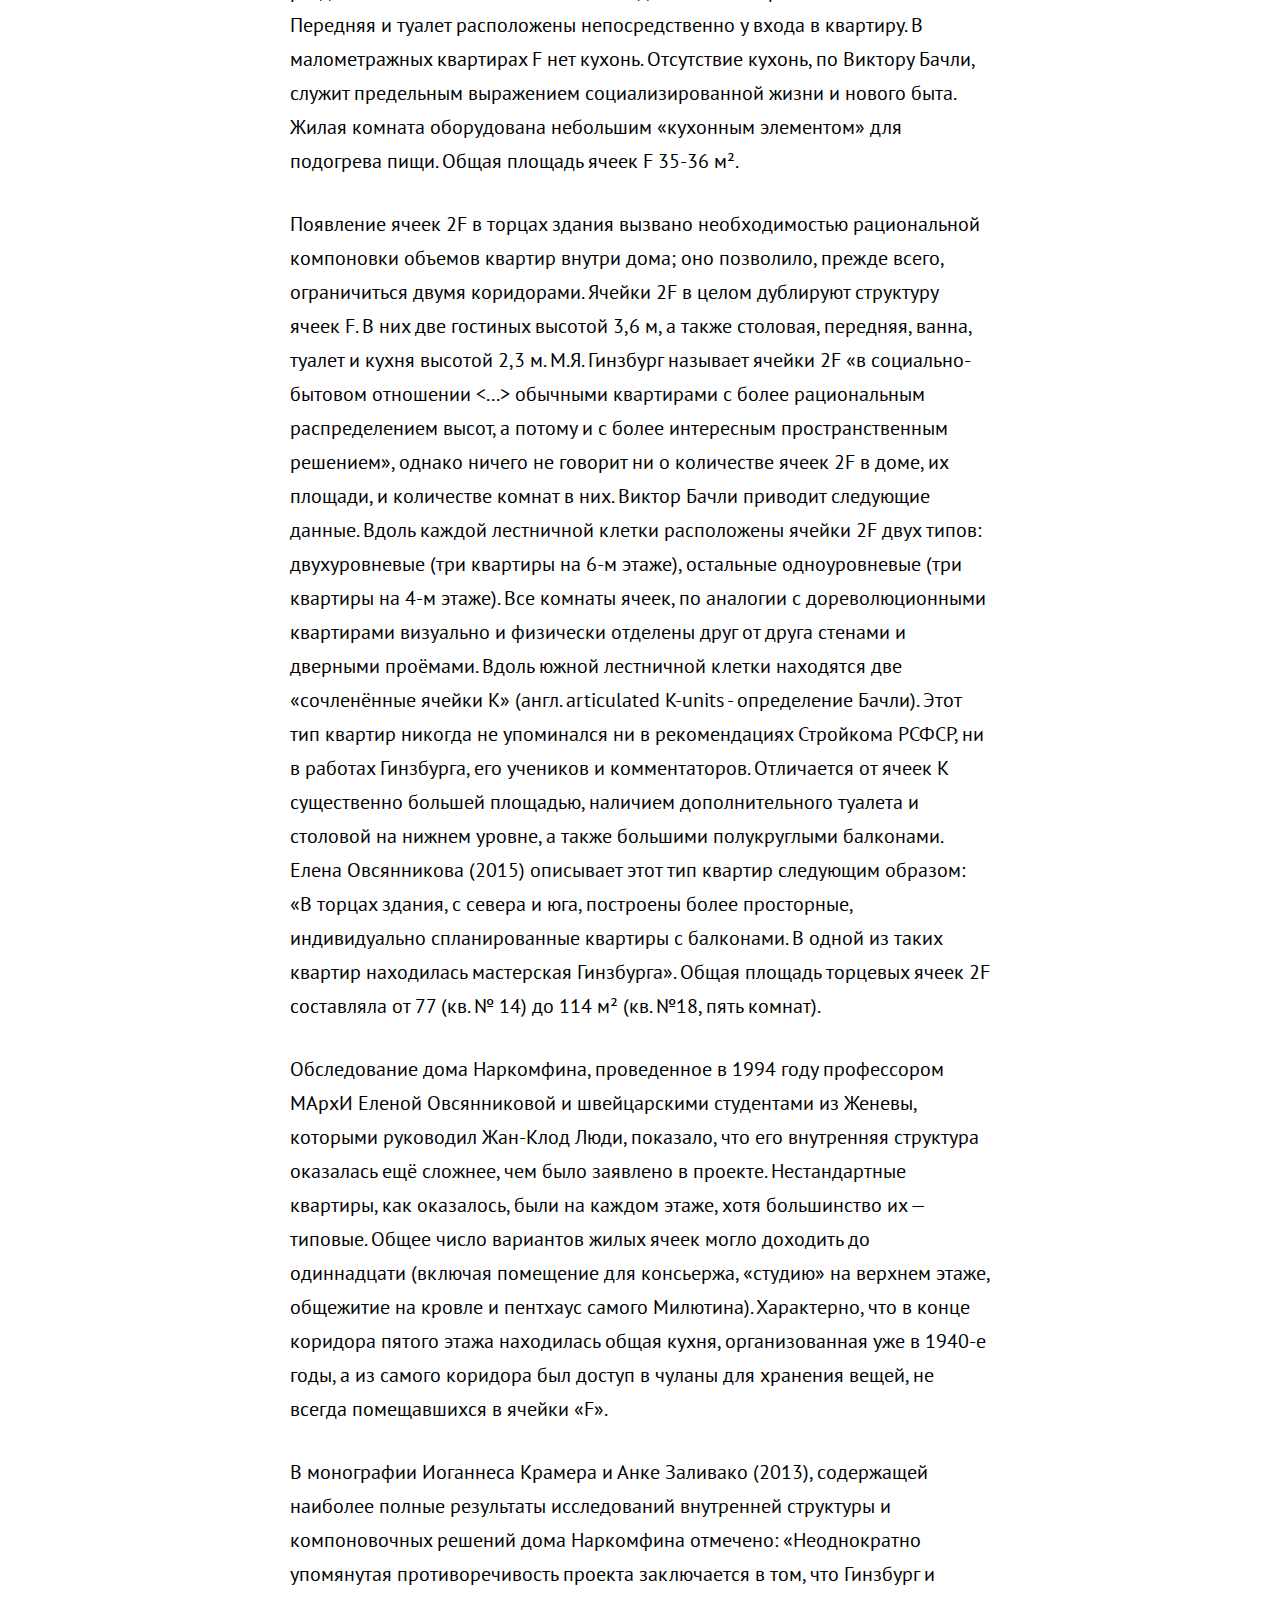
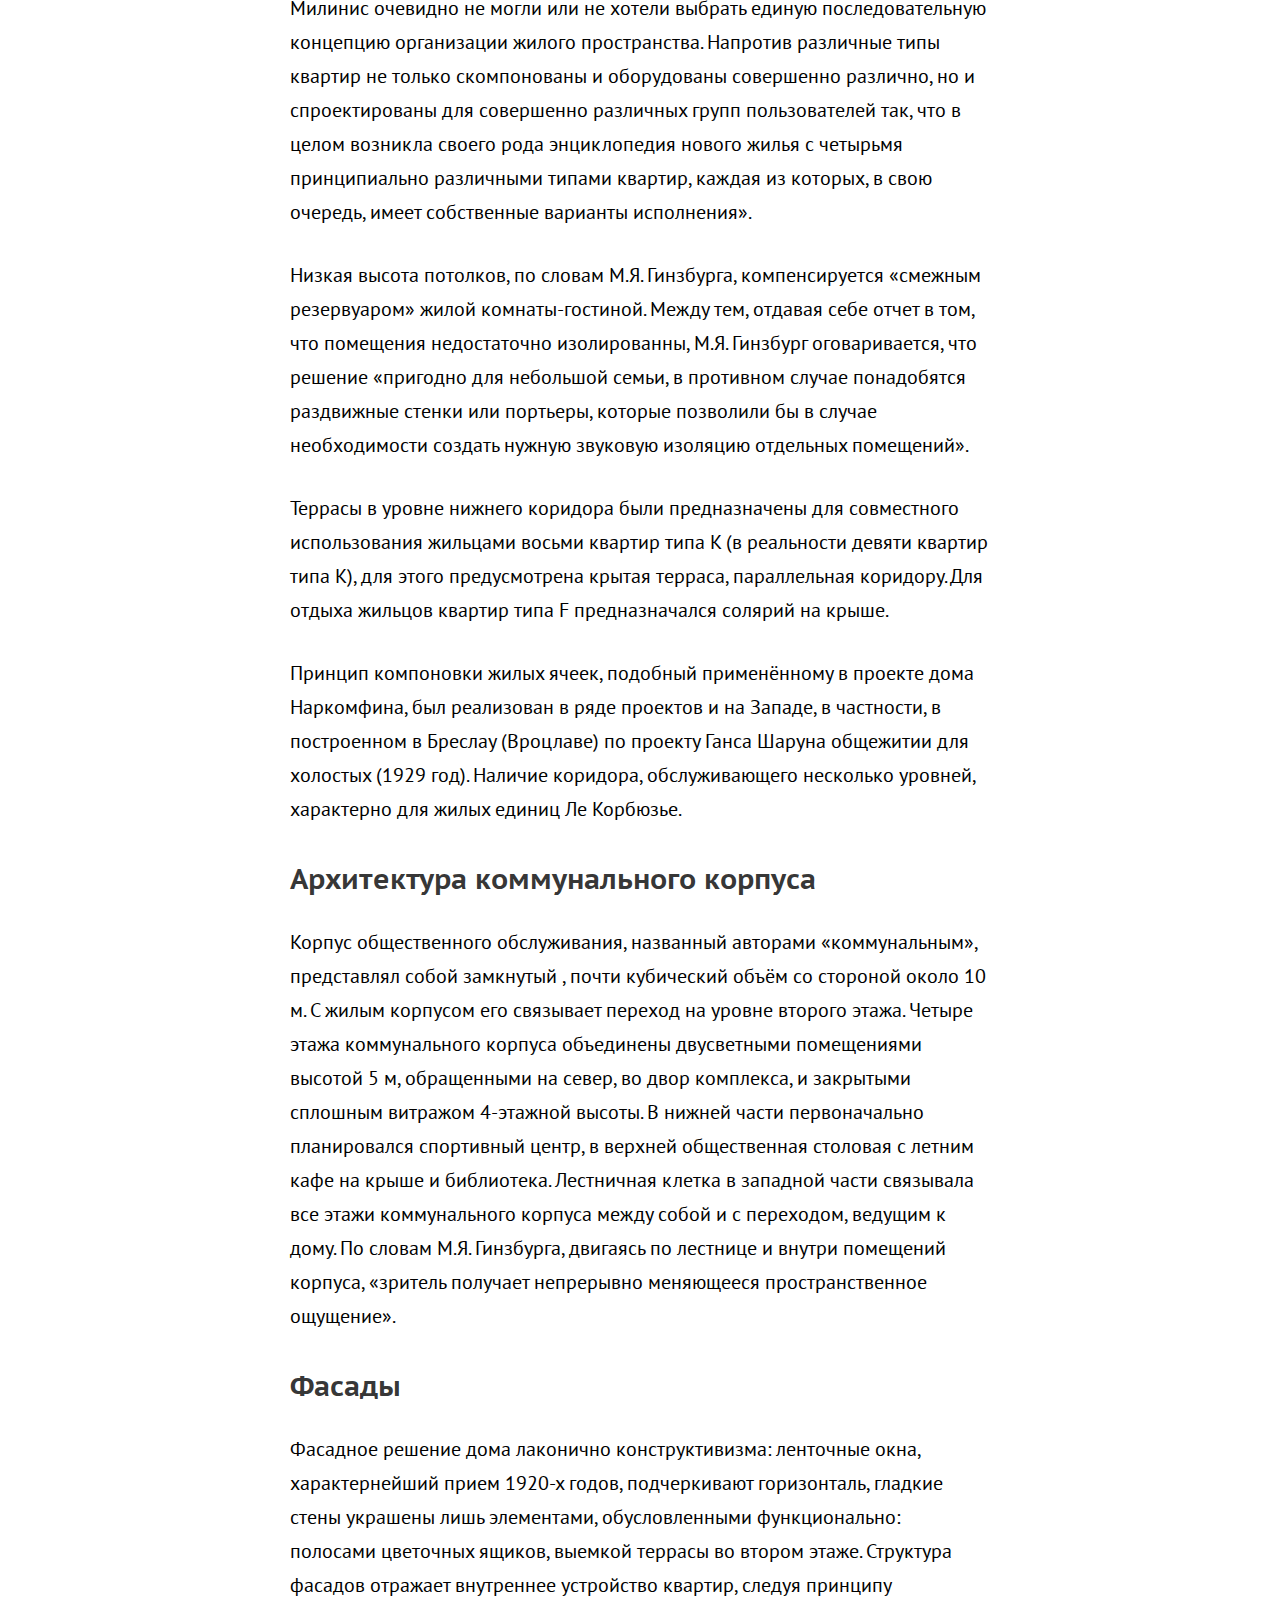
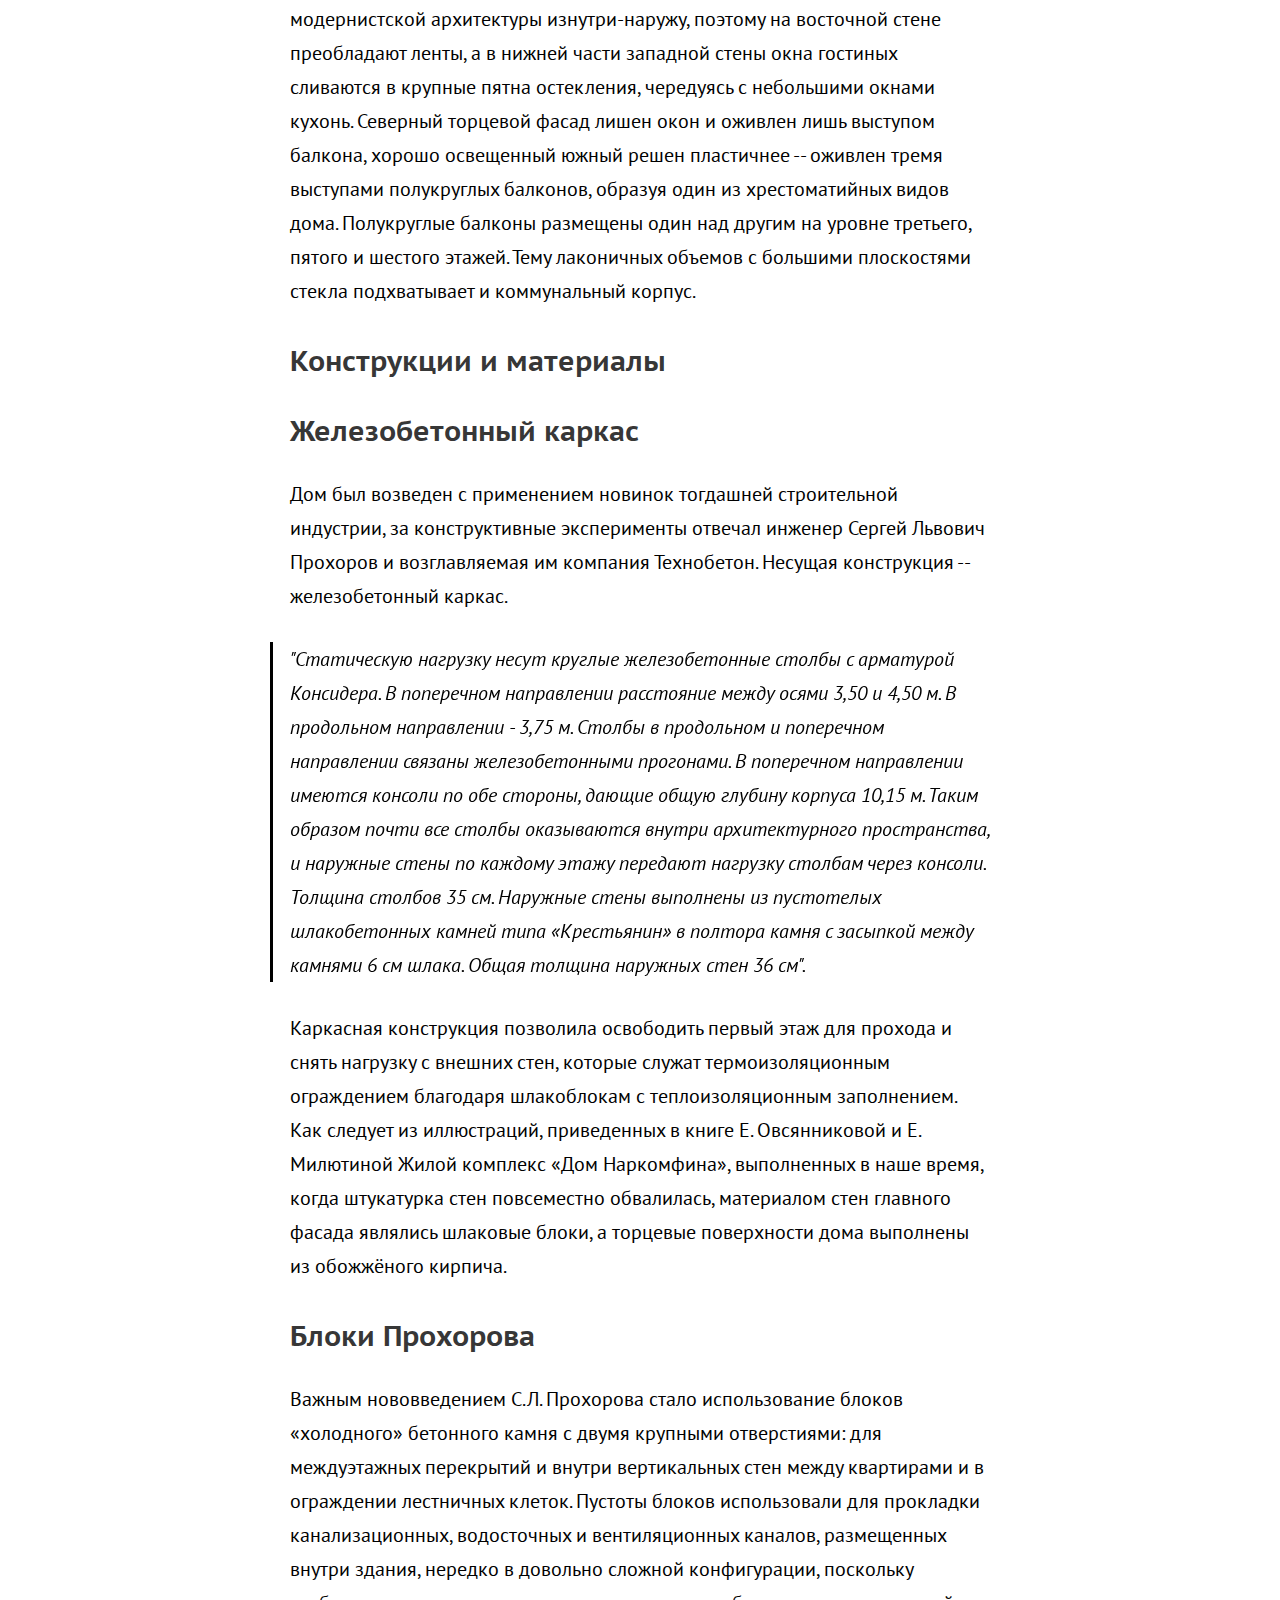
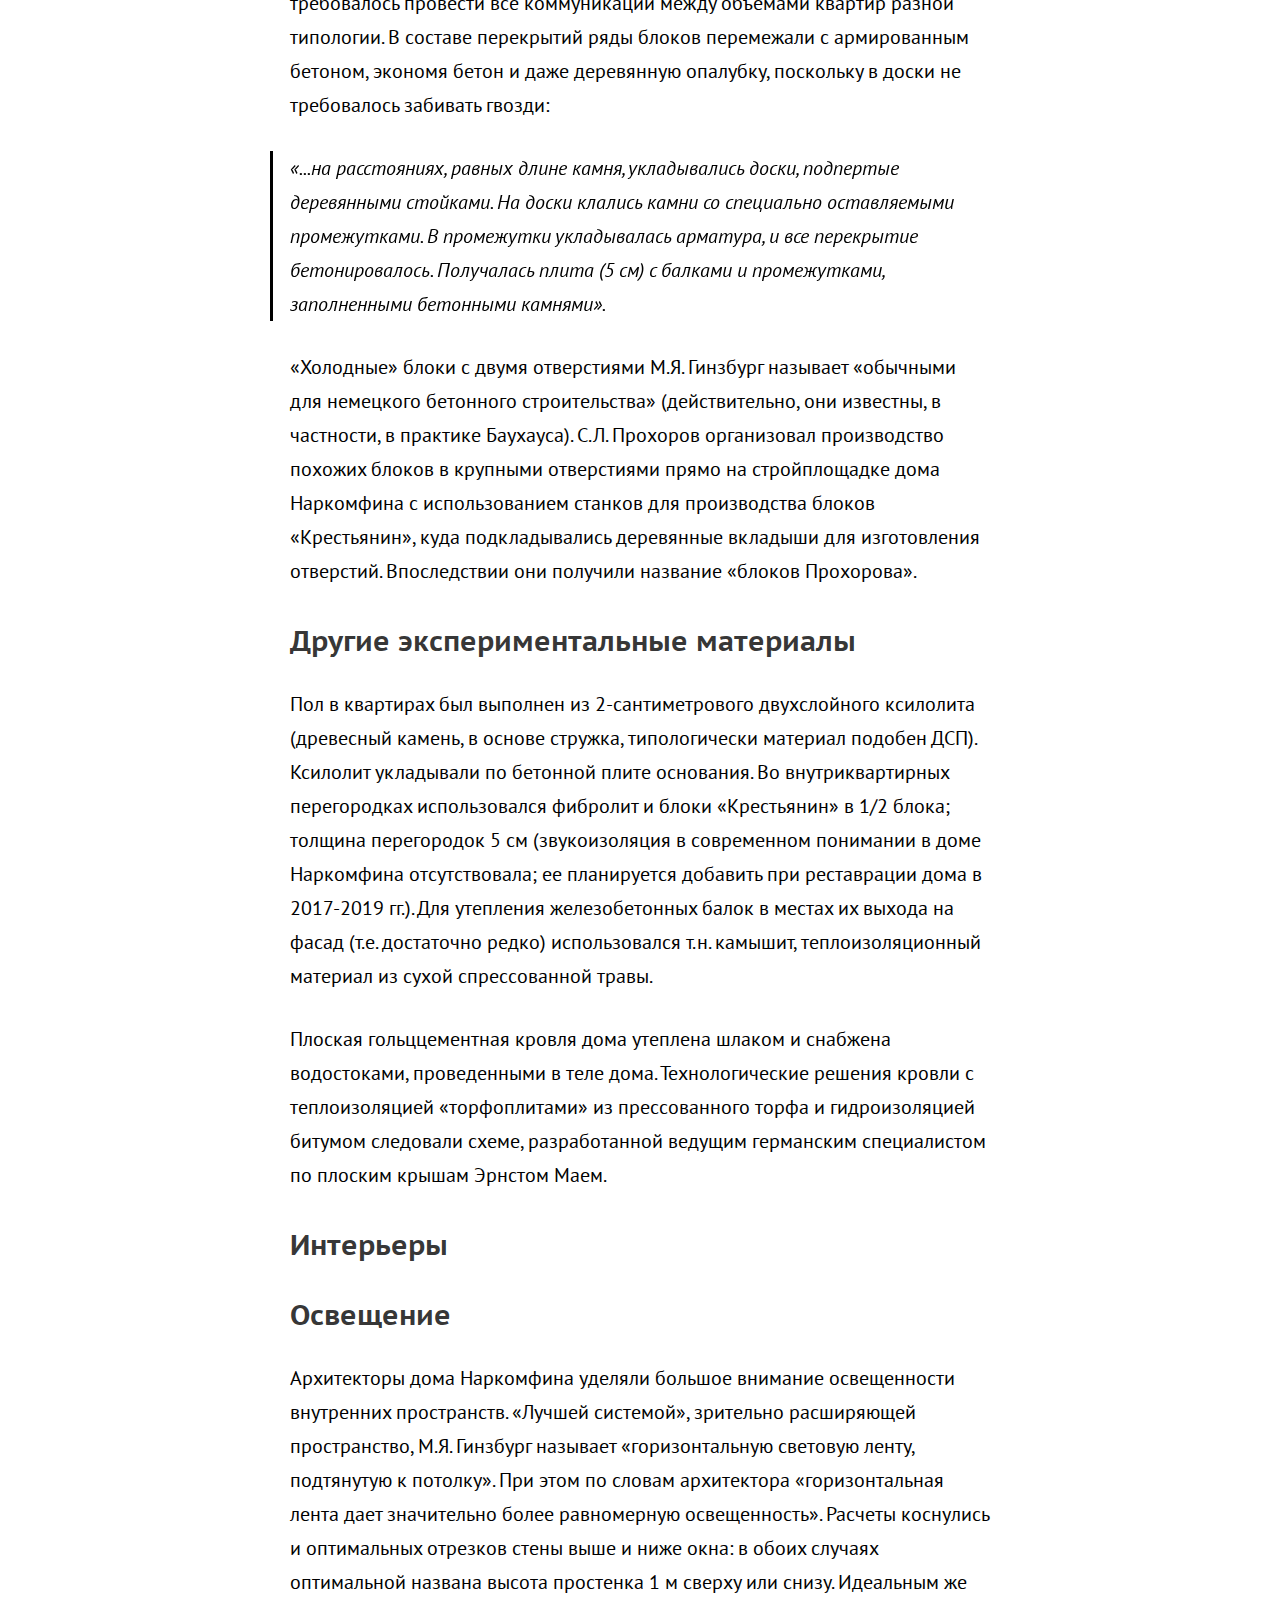
==== commit e021f0a2: "Update index.html" ====
--- a/index.html
+++ b/index.html
@@ -32,52 +32,52 @@
       <ul>
         <li><a href="#s2">История создания</a></li>
         <ul>
-          <li><a href="">Идеология</a></li>
-        </ul>
-       <li><a href="">Участок</a></li>
-       <li><a href="">Архитектура</a></li>
-        <ul>
-          <li><a href="">Состав жилого комплекса</a></li>
-          <li><a href="">Пространственная организация комплекса</a></li>
-          <li><a href="">Архитектура жилого дома</a></li>
+          <li><a href="#s3">Идеология</a></li>
+        </ul>
+       <li><a href="#s4">Участок</a></li>
+       <li><a href="#s5">Архитектура</a></li>
+        <ul>
+          <li><a href="#s6">Состав жилого комплекса</a></li>
+          <li><a href="#s7">Пространственная организация комплекса</a></li>
+          <li><a href="#s8">Архитектура жилого дома</a></li>
              <ul>
-             <li><a href="">Парк и открытый первый этаж</a></li>
-             <li><a href="">Внутренняя структура</a></li>
-             <li><a href="">Типы ячеек-квартир и их распределение</a></li>
-             <li><a href="">Архитектура коммунального корпуса</a></li>
-             <li><a href="">Фасады</a></li>
+             <li><a href="#s9">Парк и открытый первый этаж</a></li>
+             <li><a href="#s10">Внутренняя структура</a></li>
+             <li><a href="#s11">Типы ячеек-квартир и их распределение</a></li>
+             <li><a href="#s12">Архитектура коммунального корпуса</a></li>
+             <li><a href="#s13">Фасады</a></li>
             </ul>
-          <li><a href="">Конструкции и материалы</a></li>
+          <li><a href="#s14">Конструкции и материалы</a></li>
              <ul>
-             <li><a href="">Железобетонный каркас</a></li>
-             <li><a href="">Блоки Прохорова</a></li>
-             <li><a href="">Другие экспериментальные материалы</a></li>
+             <li><a href="#s15">Железобетонный каркас</a></li>
+             <li><a href="#s16">Блоки Прохорова</a></li>
+             <li><a href="#s17">Другие экспериментальные материалы</a></li>
             </ul>
-          <li><a href="">Интерьеры</a></li>
+          <li><a href="#s18">Интерьеры</a></li>
              <ul>
-             <li><a href="">Освещение</a></li>
-             <li><a href="">Сдвижные окна</a></li>
-             <li><a href="">Цвет</a></li>
+             <li><a href="#s19">Освещение</a></li>
+             <li><a href="#s20">Сдвижные окна</a></li>
+             <li><a href="#s21">Цвет</a></li>
             </ul>
         </ul>
-      <li><a href="">Критика проекта</a></li>
-        <ul>
-          <li><a href="">С технической стороны</a></li>
-          <li><a href="">С бытовой стороны</a></li>
-        </ul>
-      <li><a href="">История эксплуатации и проект реставрации</a></li>
-        <ul>
-        <li><a href="">Развитие городского окружения</a></li>
-        <li><a href="">Перестройки</a></li>
-        <li><a href="">Причины ветхости дома</a></li>
-        <li><a href="">Новейшая история дома и реставрация</a></li>
-        </ul>
-      <li><a href="">Значение проекта в исторической перспективе</a></li>
-      <li><a href="">Реальная жизнь в доме Наркомфина</a></li>
-        <ul>
-        <li><a href="">Известные жители</a></li>
-        </ul>
-      <li><a href="">См. также</a></li>
+      <li><a href="#s22">Критика проекта</a></li>
+        <ul>
+          <li><a href="#s23">С технической стороны</a></li>
+          <li><a href="#s24">С бытовой стороны</a></li>
+        </ul>
+      <li><a href="#s25">История эксплуатации и проект реставрации</a></li>
+        <ul>
+        <li><a href="#s26">Развитие городского окружения</a></li>
+        <li><a href="#s27">Перестройки</a></li>
+        <li><a href="#s28">Причины ветхости дома</a></li>
+        <li><a href="#s29">Новейшая история дома и реставрация</a></li>
+        </ul>
+      <li><a href="#s30">Значение проекта в исторической перспективе</a></li>
+      <li><a href="#s31">Реальная жизнь в доме Наркомфина</a></li>
+        <ul>
+        <li><a href="#s32">Известные жители</a></li>
+        </ul>
+      <li><a href="#s33">См. также</a></li>
       </ul>
     </nav>
     <article class="">
@@ -161,7 +161,7 @@
     <p> Определённую роль в формулировании и решении проблемы создания жилого дома нового типа на примере дома Наркомата финансов сыграл Николай Милютин, известный как автор схем социалистического расселения и градостроительных концепций соцгорода, который в указанные годы (1924—1929) исполнял обязанности наркома финансов РСФСР и выступал в качестве заказчика жилого комплекса. По теории Милютина, отражавшей правительственную установку, <em>«значительное повышение жизненного уровня рабочих и развитие обобществлённых форм обслуживания бытовых нужд трудящихся (общественное питание, ясли, детские сады, клубы и т. п.) постепенно уничтожают значение семьи как хозяйственного соединения. Этот процесс неизбежно приведёт, в конечном счёте, к полной переделке семейных форм общежития. <…> Задача раскрепощения женщины от мелкого домашнего хозяйства и вовлечение её в произодство заставляет нас ставить вопрос о всемерном содействии этому процессу».</em>  Задача реализации этих принципов и была поставлена перед авторами проекта. Согласно Екатерине Милютиной, это был дом «нового быта».</p>
     <p>Сметная стоимость строительства составила 10 млн рублей. Строительство жилого корпуса осуществлялось под наблюдением комиссии, возглавляемой Н. А. Милютиным. Коммунальный корпус и корпус прачечной строились без утвержденных чертежей.</p>
 
-    <h3>Идеология</h3>
+    <h3 id="s3">Идеология</h3>
     <p>Идеи, связанные с планировочной и объемной структурой, также как и с функциональным наполнением дома, изложены в книге М. Я. Гинзбурга «Жилище», где работе Секции типизации посвящена одна глава, а дому Наркомфина — три главы; идеология дома также была озвучена М. Я. Гинзбургом на пленуме Стройкома. Согласно М. Я. Гинзбургу, анализ типов жилья в доходном доме показывает, что его «экономический эффект» был более высоким, чем «массовое жилищное строительство Москвы первых лет после революции» (т. н. моссоветское строительство).</p>
     <p>Работа Секции типизации шла по пути «урезывания и уплотнения обслуживающих площадей» взятой за прототип типологии доходного дома: вначале удалили вторые лестницы и комнаты домработниц, затем оптимизировали коридоры, передние, ванные комнаты и кухни, сохраняя объём и высоту жилых помещений и урезая как площадь, так и высоту подсобных. Приведенные в книге расчеты эффективности использования жилого пространства построены на рассмотрении отношения кубатуры к жилой площади квартир и параметра k (k=W/P, соотношение общей кубатуры здания к полезной площади жилых ячеек). М. Я. Гинзбург ссылается как на расчеты, так и на «опытную работу передовых архитекторов Запада».</p>
     <p>Основной акцент архитекторы сделали на встроенную мебель и компактные сантехнические ячейки. Именно отсюда берёт начало практика совмещения ванной комнаты с туалетом, знакомая нескольким поколениям советских людей. <em>«Они пытались сократить лишние движения обитателей квартир, а также считали необходимым предложить им питаться в общественных столовых, мыться в общественных банях, сдавать бельё в механические прачечные, читать и отдыхать в библиотеках и клубах».</em></p>
@@ -171,11 +171,11 @@
     <blockquote> «мы сочли совершенно необходимым создание ряда моментов, стимулирующих переход на более высокую форму социально-бытового уклада, но не декретирующих этот переход». </blockquote>
     <p>Рассматривая дом Наркомфина как опытный, М. Я. Гинзбург не считал его типовым и настаивал на том, что создание типовых проектов жилых домов — путь неправильный, ведущий к «однообразию жилой застройки». Гинзбург считал важной «максимальную гибкость» стандартов и разработку таких стандартных элементов, «которые можно было бы всячески комбинировать <…> варьировать типы жилья, используя одни и те же стандартные элементы».</p>
 
-    <h2>Участок</h2>
+    <h2 id="s4">Участок</h2>
     <p>Под строительство дома для работников Наркомата финансов в апреле 1929 года была отведена территория двух усадеб, выходивших на Новинский бульвар — так называемый "Шаляпинский" парк, зеленое пространство за рядом домов XIX в. вдоль Садового кольца, в одном из которых в 1910-1922 годы жил Ф.И. Шаляпин. Территория полого спускается к Пресненскому пруду, который к 1925 году был забран на этом отрезке в трубу. Планы застройки предусматривали полный снос существующих домов и дворов, включая флигели и двор дома Шаляпина, но в итоге ни одно строение при строительстве дома Наркомфина не снесли. Под домом течет река Синичка, заключенная в трубу.</p>
 
-    <h2>Архитектура</h2>
-    <h3><strong>Состав жилого комплекса</strong></h3>
+    <h2 id="s5">Архитектура</h2>
+    <h3 id="s6"><strong>Состав жилого комплекса</strong></h3>
     <p>В проектной документации дом именовался 2-м домом СНК. Согласно проекту, комплекс должен был состоять из четырех корпусов:
     <ol>
       <li>жилого, на 50 семей и приблизительно 200 человек. Построен.</li>
@@ -185,13 +185,13 @@
     </ol></p>
     <p>Также планировалось, что рядом с домом Наркомфина будет построен второй жилой дом с большими квартирами — ячейками типа К или D. Не реализован.</p>
 
-    <h3><strong>Пространственная организация комплекса</strong></h3>
+    <h3 id="s7"><strong>Пространственная организация комплекса</strong></h3>
     <p>Три основных объема: жилого дома, коммунального корпуса и непостроенного детского сада, планировались как ритмически сбалансированный ансамбль разновеликих построек. Их уравновешивал корпус прачечной, перед которым со стороны Новинского бульвара планировалась организация квадратной площадки, композиционно связывающей этот корпус с городом. Жилой дом и корпус прачечной были частично подняты на колоннах, что освобождало пространство первого этажа (высотой 2,5 м) для прохода. По замыслу архитекторов, пройдя под корпусом прачечной через «парадный двор» перед входом с Новинского бульвара, по диагональной аллее можно было попасть в общественную зону комплекса или по другой аллее через жилой корпус в уровне открытого первого этажа — в парк за домом, где была организована своеобразная видовая площадка.</p>
 
-    <h3><strong>Архитектура жилого дома</strong></h3>
+    <h3 id="s8"><strong>Архитектура жилого дома</strong></h3>
     <p>Архитектура жилого корпуса была для конца 1920-х годов необычна и впечатляюща, особенно если учесть его старомосковское окружение. Жители ближайших районов прозвали его «домом-кораблем» («домом-пароходом» по Е. Милютиной) — впрочем, данный эпитет применяется ко многим модернистским зданиям. Авторам проекта Гинзбургу и Милинису удалось скомпоновать жилые ячейки в единый корпус настолько необычно, что это заинтересовало даже самого Ле Корбюзье, побывавшего в Доме Наркомфина и посетившего лично квартиру Николая Милютина.</p>
 
-    <h4><strong>Парк и открытый первый этаж</strong></h4>
+    <h4 id="s9"><strong>Парк и открытый первый этаж</strong></h4>
     <p>В пояснительной записке к проекту М.Я. Гинзбург так объясняет появление открытого первого этажа: «Ввиду неровности участка, вызывающего в подобных случаях устройство большой поверхности цоколя, в настоящем случае дом поднят в большей своей части на высоту 2,5 метров на отдельных столбах, что является более экономичным и, кроме того, сохраняет нетронутой площадь парка».</p>
     <p>В книге «Жилище» сказано лаконичнее: «Весь дом расположен в парке». Имеются в виду остатки "Шаляпинского" парка (см. выше), сохранившиеся части усадебных садов. Кроме того в 1937 году в парк вокруг дома Наркомфина пересадили деревья с реконструируемого Садового кольца, которое было залито асфальтом и снесена вся линия садов. Как следствие, одним из аргументов М.Я. Гинзбурга в пользу открытого первого этажа и «дома на ножках» стало «не разрезать домом территории парка».</p>
     <p>Другие аргументы М.Я. Гинзурга в пользу открытого первого этажа на опорах:<ol>
@@ -201,10 +201,10 @@
       <li>дома на ножках были трендом конца 1920-х годов. В 1927 году Ле Корбюзье опубликовал в журнале L'Esprit Nouveau свои «пять пунктов современной архитектуры». Первым среди них значатся свободные опоры первого этажа. См. также точное изложение пяти пунктов во французской Википедии.</li>
     </ol></p>
 
-    <h4><strong>Внутренняя структура</strong></h4>
+    <h4 id="s10"><strong>Внутренняя структура</strong></h4>
     <p>Жилой корпус — шестиэтажное здание-пластина длиной 85 м и высотой 17 м, вытянуто с юга на север, вдоль восточного фасада сгруппированы спальни и коридоры, вдоль западного гостиные, соответственно спальни получают утреннее солнце, гостиные вечернее. Ближе к торцам расположены две лестничные клетки, связанные между собой и с квартирами двумя широкими коридорами (4 м в ширину и 2,3 м в высоту), на втором и пятом этажах. Коридоры М.Я. Гинзбург называет горзизонтальными артериями и противопоставляет их вертикальным лестницам: коридоры должны были упростить жителям квартир связь с помещениями коммунальных сервисов. С другой стороны, архитектор трактовал коридоры как общественные пространства («место общественного пребывания»).</p>
 
-    <h4>Типы ячеек-квартир и их распределение</h4>
+    <h4 id="s11">Типы ячеек-квартир и их распределение</h4>
     <p>Секция типизации Стройкома РСФСР разработала пять основных типов жилых ячеек: A, B, C, D и F. Самая крупная из них, ячейка A, подразумевала трех- и двухкомнатные квартиры, B — только двухкомнатные. Минимальной была ячейка F, рассчитанная на жилую площадь 25-30 м².</p>
     <p>В доме Наркомфина использованы три типа квартир - по Гинзбургу, «Жилище» (1934) - в реальности около десятка типов квартир–ячеек. Второй и третий этажи заняли восемь квартир типа K - по Гинзбургу - в реальности девять квартир типа K, предназначенные для больших семей. На трех верхних этажах, с четвертого по шестой, разместились 32 малометражные квартиры типа F - по Гинзбургу, «Жилище» (1934) - в реальности 24 малометражные квартиры типа F, рассчитанные на одного человека либо на семейную пару без детей. В торцах дома, отделенных от центральной части лестничными клетками, использованы ячейки 2F — сдвоенные ячейки F. На уровне плоской крыши, располагались <strong>комнаты типа общежития</strong>, где были реализованы опубликованные Николаем Милютиным в «Соцгороде» жилые ячейки на одного человека. Часть из них — на одного человека, часть — на двух, площадью соответственно 9 и 15 м², высотой 2,6 м, объединенные общим санузлом и душем между каждыми двумя комнатами.</p>
     <p>В <strong>ячейках K</strong>  площадь гостиной, или «жилой комнаты» – 25 м², ее высота 5 м. В части, разделенной на два яруса высотой по 2,3 м, внизу расположены: соединенная с коридором терраса, передняя и кухня площадью 4,3 м², вверху две спальни 19,88 и 12,1 м² с ванной и туалетом (совмещёнными). Жилая площадь ячеек K 57-60 м², общая площадь 82-83 м², (100 м² квартира № 11). С момента заселения дома этот тип квартир предназначался для наиболее элитных семей по причине их вместительности, удобства и большей "жилплощади".</p>
@@ -216,32 +216,32 @@
     <p>Террасы в уровне нижнего коридора были предназначены для совместного использования жильцами восьми квартир типа K (в реальности девяти квартир типа К), для этого предусмотрена крытая терраса, параллельная коридору. Для отдыха жильцов квартир типа F предназначался солярий на крыше.</p>
     <p>Принцип компоновки жилых ячеек, подобный применённому в проекте дома Наркомфина, был реализован в ряде проектов и на Западе, в частности, в построенном в Бреслау (Вроцлаве) по проекту Ганса Шаруна общежитии для холостых (1929 год). Наличие коридора, обслуживающего несколько уровней, характерно для жилых единиц Ле Корбюзье.</p>
 
-    <h4><strong>Архитектура коммунального корпуса</strong></h4>
+    <h4 id="s12"><strong>Архитектура коммунального корпуса</strong></h4>
     <p>Корпус общественного обслуживания, названный авторами «коммунальным», представлял собой замкнутый , почти кубический объём со стороной около 10 м. С жилым корпусом его связывает переход на уровне второго этажа. Четыре этажа коммунального корпуса объединены двусветными помещениями высотой 5 м, обращенными на север, во двор комплекса, и закрытыми сплошным витражом 4-этажной высоты. В нижней части первоначально планировался спортивный центр, в верхней общественная столовая с летним кафе на крыше и библиотека. Лестничная клетка в западной части связывала все этажи коммунального корпуса между собой и с переходом, ведущим к дому. По словам М.Я. Гинзбурга, двигаясь по лестнице и внутри помещений корпуса, «зритель получает непрерывно меняющееся пространственное ощущение».</p>
 
-    <h4><strong>Фасады</strong></h4>
+    <h4 id="s13"><strong>Фасады</strong></h4>
     <p>Фасадное решение дома лаконично конструктивизма: ленточные окна, характернейший прием 1920-х годов, подчеркивают горизонталь, гладкие стены украшены лишь элементами, обусловленными функционально: полосами цветочных ящиков, выемкой террасы во втором этаже. Структура фасадов отражает внутреннее устройство квартир, следуя принципу модернистской архитектуры изнутри-наружу, поэтому на восточной стене преобладают ленты, а в нижней части западной стены окна гостиных сливаются в крупные пятна остекления, чередуясь с небольшими окнами кухонь. Северный торцевой фасад лишен окон и оживлен лишь выступом балкона, хорошо освещенный южный решен пластичнее -- оживлен тремя выступами полукруглых балконов, образуя один из хрестоматийных видов дома. Полукруглые балконы размещены один над другим на уровне третьего, пятого и шестого этажей. Тему лаконичных объемов с большими плоскостями стекла подхватывает и коммунальный корпус.</p>
 
-    <h3>Конструкции и материалы</h3>
-    <h4>Железобетонный каркас</h4>
+    <h3 id="s14">Конструкции и материалы</h3>
+    <h4 id="s15">Железобетонный каркас</h4>
     <p>Дом был возведен с применением новинок тогдашней строительной индустрии, за конструктивные эксперименты отвечал инженер Сергей Львович Прохоров и возглавляемая им компания Технобетон. Несущая конструкция -- железобетонный каркас.</p>
     <blockquote> "Статическую нагрузку несут круглые железобетонные столбы с арматурой Консидера. В поперечном направлении расстояние между осями 3,50 и 4,50 м. В продольном направлении - 3,75 м. Столбы в продольном и поперечном направлении связаны железобетонными прогонами. В поперечном направлении имеются консоли по обе стороны, дающие общую глубину корпуса 10,15 м. Таким образом почти все столбы оказываются внутри архитектурного пространства, и наружные стены по каждому этажу передают нагрузку столбам через консоли. Толщина столбов 35 см. Наружные стены выполнены из пустотелых шлакобетонных камней типа «Крестьянин» в полтора камня с засыпкой между камнями 6 см шлака. Общая толщина наружных стен 36 см". </blockquote>
     <p>Каркасная конструкция позволила освободить первый этаж для прохода и снять нагрузку с внешних стен, которые служат термоизоляционным ограждением благодаря шлакоблокам с теплоизоляционным заполнением. Как следует из иллюстраций, приведенных в книге Е. Овсянниковой и Е. Милютиной Жилой комплекс «Дом Наркомфина», выполненных в наше время, когда штукатурка стен повсеместно обвалилась, материалом стен главного фасада являлись шлаковые блоки, а торцевые поверхности дома выполнены из обожжёного кирпича.</p>
 
-    <h4>Блоки Прохорова</h4>
+    <h4 id="s16">Блоки Прохорова</h4>
     <p>Важным нововведением С.Л. Прохорова стало использование блоков «холодного» бетонного камня с двумя крупными отверстиями: для междуэтажных перекрытий и внутри вертикальных стен между квартирами и в ограждении лестничных клеток. Пустоты блоков использовали для прокладки канализационных, водосточных и вентиляционных каналов, размещенных внутри здания, нередко в довольно сложной конфигурации, поскольку требовалось провести все коммуникации между объемами квартир разной типологии. В составе перекрытий ряды блоков перемежали с армированным бетоном, экономя бетон и даже деревянную опалубку, поскольку в доски не требовалось забивать гвозди:</p>
     <blockquote> «...на расстояниях, равных длине камня, укладывались доски, подпертые деревянными стойками. На доски клались камни со специально оставляемыми промежутками. В промежутки укладывалась арматура, и все перекрытие бетонировалось. Получалась плита (5 см) с балками и промежутками, заполненными бетонными камнями».</blockquote>
     <p>«Холодные» блоки с двумя отверстиями М.Я. Гинзбург называет «обычными для немецкого бетонного строительства» (действительно, они известны, в частности, в практике Баухауса). С.Л. Прохоров организовал производство похожих блоков в крупными отверстиями прямо на стройплощадке дома Наркомфина с использованием станков для производства блоков «Крестьянин», куда подкладывались деревянные вкладыши для изготовления отверстий. Впоследствии они получили название «блоков Прохорова».</p>
 
-    <h4>Другие экспериментальные материалы</h4>
+    <h4 id="s17">Другие экспериментальные материалы</h4>
     <p>Пол в квартирах был выполнен из 2-сантиметрового двухслойного ксилолита (древесный камень, в основе стружка, типологически материал подобен ДСП). Ксилолит укладывали по бетонной плите основания. Во внутриквартирных перегородках использовался фибролит и блоки «Крестьянин» в 1/2 блока; толщина перегородок 5 см (звукоизоляция в современном понимании в доме Наркомфина отсутствовала; ее планируется добавить при реставрации дома в 2017-2019 гг.). Для утепления железобетонных балок в местах их выхода на фасад (т.е. достаточно редко) использовался т.н. камышит, теплоизоляционный материал из сухой спрессованной травы.</p>
     <p>Плоская гольццементная кровля дома утеплена шлаком и снабжена водостоками, проведенными в теле дома. Технологические решения кровли с теплоизоляцией «торфоплитами» из прессованного торфа и гидроизоляцией битумом следовали схеме, разработанной ведущим германским специалистом по плоским крышам Эрнстом Маем.</p>
 
-    <h3>Интерьеры</h3>
-    <h4>Освещение</h4>
+    <h3 id="s18">Интерьеры</h3>
+    <h4 id="s19">Освещение</h4>
     <p>Архитекторы дома Наркомфина уделяли большое внимание освещенности внутренних пространств. «Лучшей системой», зрительно расширяющей пространство, М.Я. Гинзбург называет «горизонтальную световую ленту, подтянутую к потолку». При этом по словам архитектора «горизонтальная лента дает значительно более равномерную освещенность». Расчеты коснулись и оптимальных отрезков стены выше и ниже окна: в обоих случаях оптимальной названа высота простенка 1 м сверху или снизу. Идеальным же решением признано сплошное остекление, апробированное в доме Наркомфина на примере витража коммунального корпуса.</p>
 
-    <h4>Сдвижные окна</h4>
+    <h4 id="s20">Сдвижные окна</h4>
     <p>Одно из нововведений дома Наркомфина окна, скользящие по направляющим, сходные с изобретенными Ле Корбюзье и Пьером Жаннере. Они были доработаны с учетом российского климата. Ленточные окна включали два элемента: подвижные и неподвижные. Неподвижные с железобетонными рамами, подвижные — с дубовыми, скользящими на роликах по направляющему рельсу и прижимающимися к бетону рукояткой с эксцентриком. Места прижима в окне с деревянной рамой были обиты брезентом и войлоком. М.Я. Гинзбург считает ошибкой изготовление неподвижных бетонных рам и называет пять достоинств сдвижных оконных рам:
       <ol>
       <li>Стандартность</li>
@@ -251,24 +251,24 @@
       <li>Простота и дешевизна</li>
     </ol></p>
 
-    <h4>Цвет</h4>
+    <h4 id="s21">Цвет</h4>
     <p>Эксперименты с цветом в доме Наркомфина стали продолжением опытов, начатых М.Я. Гинзбургом в архитектурной комнате бывшего МВТУ (сейчас МГТУ им. Н.Э. Баумана) и признанных автором не очень удачными: "длительное пребывание в этой комнате утомляло". Работой по подбору цветовых решений квартир дома Наркомфина руководил художник из Баухауса профессор Хиннерк Шепер. Стены в квартирах не оклеивали обоями, а гладко окрашивали — теплые гаммы колеров для одних квартир и холодные для других. В квартирах теплой гаммы для потолка была выбрана светлая охра, для стен лимонно-желтый. В холодной гамме для потолка использовали голубой оттенок брауншвейг, стены же были голубоватого и зеленоватого оттенков. В обоих случаях была выбрана менее интенсивная гамма, чем в опыте с комнатой МВТУ.</p>
     <p>"Опыты показали, что теплая гамма пространственно ограничивает объем: холодная же, наоборот, как бы расширяет помещение", - пишет М.Я. Гинзбург. Вывод, сделанный архитекторами из экспериментальной раскраски интерьеров - следует быть чрезвычайно осторожным в выборе цвета, а яркий цвет уместен на потолке, куда мы смотрим не так часто: поэтому основной, более яркий тон в окраске квартир дома Наркомфина применялся именно на потолках.</p>
     <p>Цвет также был использован для облегчения навигации: так, расположенные двери верхних и нижних ячеек F были для различения покрашены в черный и белый цвет. Потолки лестничных клеток и коридоров также были покрашены в разные цвета: оранжевый, брауншвейг, зеленая земля, кобальт, вермильон, зеленый веронез, - помогая жителям сориентироваться, в какой части дома они находятся.</p>
     <p>Во всех жилых помещениях полы из дубового паркета (широкий паркет 8 см). В ванных комнатах, по крайней мере, трёхкомнатных квартир до 1960 года сохранялись полы из пробкового дерева, позднее заменены кафельной плиткой. Электропроводка открытого типа — витой провод на фарфоровых изоляторах. Электровыключатели поворотные, как и розетки, также фарфоровые.</p>
 
-    <h2>Критика проекта</h2>
+    <h2 id="s22">Критика проекта</h2>
     <p>Первым критиком здания дома Наркомфина был сам М.Я. Гинзбург — взгляд на историю строительства дома как на эксперимент предполагал его критическую оценку в книге "Жилище", вышедшей в 1934 году.</p>
     <p>Дому Наркомфина посвящено большое количество публикаций, как в российских, так и в зарубежных источниках. В западных источниках описания дома Наркомфина нередко сопровождаются определениями «утопия» и «утопический» (англ. utopian housing project). В советских публикациях авторы старались избегать такой трактовки, привычно используя лексику типа «эксперимент», «экспериментальный», «переходного типа» и т. п., не акцентируя внимание на его результатах.</p>
 
-    <h3>С технической стороны</h3>
+    <h3 id="s23">С технической стороны</h3>
     <p>Объектом критики, в первую очередь со стороны качества использованных строительных материалов, стали несущие стены, так как жилой корпус ни разу не ремонтировали за все почти 90 лет его существования. Штукатурка фасадов осыпалась, а стены из кустарно выполненных цементных и шлаковых блоков, сделанных прямо на стройке, разрушались. Наполнителями в цементном растворе служили разные подручные материалы, в том числе металлургический шлак, солома, камыш.</p>
     <p>Каркасная конструкция дома на ножках весьма затруднила устройство в нём вертикальных коммуникаций, не говоря о промерзании нижнего жилого этажа. Канализационные стояки пришлось утеплять и пропускать в нестандартных, специально утолщенных колоннах, что первоначально не учитывалось в эскизном архитектурном решении. Ряд проблем вызвала и плоская кровля и связанные с ней протечки. Исполнение такой кровли требует особой тщательности и качественных материалов, которые в период строительства можно было достать только благодаря инициативе заказчика ранга Милютина. Такая кровля требует постоянного ухода — прочистки загрязненных или замерзших внутренних водостоков, починки покрытия, регулярного сбрасывания снега.</p>
     <p>Использованный во внутренней отделке дома «камышит» оказался плохим звукоизолирующим материалом, в частности, в качестве внутренних перегородок между первоначально «спальными комнатами», оказавшихся заселённых различными семьями. По этому поводу было высказано много критических замечаний. К моменту окончания войны вентиляционные шахты оказались забитыми, вытяжная вентиляция повсеместно не работала.</p>
     <p>Эксперимент с устройством раздвижных горизонтальных окон <em>«не достиг цели и вызвал нарекания жильцов»</em>. Ленточные окна шириной во всю стену не отвечали реалиям московского климата. Места прижима в окне с деревянной рамой были обиты брезентом и войлоком. Через пару десятилетий уплотнения износились, к тому же бетонные рамы стали осыпаться, обнажая металлическую арматуру, сдвижные элементы окон заклинивали и в зимнее время пропускали холодный воздух.</p>
     <p>Оборудование квартир не удалось сделать идеальным, ни стилистически, ни функционально. Например, там, где удавалось поставить ванну, то это были громоздкие дореволюционные чугунные изделия, занимавшие слишком много места в габаритах первоначально запланированных душевых кабин. Солидная по площади ванная комната была только в квартире Милютина.</p>
 
-    <h3>С бытовой стороны</h3>
+    <h3 id="s24">С бытовой стороны</h3>
     <p>С бытовой стороны Дом Наркомфина также вызывал множество нареканий. Основой явилось нарушение заложенного в проекте принципа заселения типовых ячеек (квартир), связанного с тяжелейшим жилищным кризисом в СССР. В Доме Наркомфина в 1940-е…1970-е годы были распространены примеры квартир-коммуналок, когда одной из семей приходилось жить в общей комнате, а другой — в спальне. При этом минимальные размеры кухонь и санузлов приводили к скандалам и, в результате, к резкой критике архитектуры авангарда и системы в целом. По-видимому, благополучными исключениями являлись квартиры бывших наркомов Н. Милютина и Н. Семашко.</p>
     <p>Не выдержал Дом Наркомфина и конкуренцию с традиционными в отношении строительных технологий домами, выстроенными по инициативе Моссовета. Если в Доме Наркомфина легкие бетонные блоки разрушались, то толстые и непромерзаемые кирпичные стены домов Моссовета до сих пор отличаются хорошей звукоизоляцией всех помещений и сохраняют микроклимат в квартирах./p>
     <p>В итоге Дом Наркомфина так и не стал «домом-коммуной переходного типа» — к середине 1930-х годов утопические проекты первых лет советской власти сошли на нет, да и сами жильцы отказались от этой идеи.</p>
@@ -278,14 +278,14 @@
     <p>Авторы монографии советского периода (1986), посвященной Дому Наркомфина, подводя итоги, писали, что «эксперимент с организацией новых форм ведения социально-бытового хозяйства для начала 1930-х годов был преждевременным и оказался несостоятельным».</p>
     <p>Английский историк материальной культуры Виктор Бачли в своей работе 1999 года писал более откровенно, что <em> «утопизм и стремление к реформированию повседневной жизни, положенные в основу проекта дома Наркомфина, впали в немилость практически сразу по его завершении. С началом пятилетки и консолидации власти Сталиным заложенные в проект идеи коллективизма и феминизма были отвергнуты как левацкие и троцкистские».</em></p>
 
-    <h2>История эксплуатации и проект реставрации</h2>
-    <h3>Развитие городского окружения</h3>
+    <h2 id="s25">История эксплуатации и проект реставрации</h2>
+    <h3 id="s26">Развитие городского окружения</h3>
     <p>В 1933—1935 году на территории, первоначально предназначавшейся для детского сада и яслей жилого комплекса (вдоль его южной границы), по проекту архитектора Сергея Леонтовича был построен жилой дом работников Совнаркома (дом 25, корп. 10), композиционно никак не связанный с комплексом. Совет народных комиссаров отдал предпочтение архитектурному проекту Леонтовича, как более отвечающего политической обстановке, и построил украшенное орнаментом здание в стиле сталинского классицизма.</p>
     <p>В итоге сохранение усадебных построек по линии Новинского бульвара, а также строительство в границах первоначально отведённого участка ещё одного жилого дома, чужеродного комплексу, не позволило полностью осуществить авторский замысел по организации пространства. К 1934 году комплекс начал утрачивать композиционную целостность. Изменения коснулись парка между жилым и общественным корпусами и прачечной. Были пересажены деревья с Новинского бульвара, что нарушило визуальные связи элементов композиции. Застройка «пространства первого этажа» прачечной исключила возможность прохода через ее объем на территорию комплекса. Вместе с тем фото немецкой аэросъёмки 1941 года показывает, что диагональная дорожка парка от прачечной до сочленения обоих корпусов Наркомфина сохранилась.</p>
     <p>Не были построены: детский сад и ясли, жилой корпус второй очереди (авторы проекта архитекторы М.Я. Гинзбург и Г.А. Зундблат) и комплекс служебного дворика, объединяющего гараж для жильцов, прачечную, котельную. Сооружена была лишь прачечная, использовавшаяся жильцами лишь в первые годы, а после войны перешедшая в ведомственное подчинение.</p>
     <p>К началу 1940-х годов участок вдоль северной границы территории жилого комплекса (за дворовым фасадом корпуса прачечной во всю его длину, и в глубину двора вплоть до дома Наркомфина с его восточной, северной и частично с западной сторон) был выделен под ведомственный гараж СНК РСФСР, позднее Совмина РСФСР, его территория площадью около гектара была покрыта асфальтом, гараж обнесён забором, а парк за домом с видом на Москва-реку был ликвидирован. Гараж просуществовал до 1965 года. В начале 1950-х годов в непосредственной близости от дома Наркомфина была возведена одна из сталинских высоток - жилой дом на Кудринской площади, ставшая архитектурной доминантой Краснопресненского района.</p>
 
-    <h3>Перестройки</h3>
+    <h3 id="s27">Перестройки</h3>
     <p>С середины 1930-х годов дом № 25, корп. 1 стоял на балансе Совета народных комиссаров, с 1946 года — Совета Министров РСФСР вплоть до начала 1960-х годов. В 1961 году снят с баланса Совета Министров РСФСР и передан в общегородское подчинение (в ЖЭК). Коммунальный блок остался на балансе Совмина РСФСР и выполнял функцию типографии.</p>
     <p>В процессе строительства в выходящем на кровлю объеме, предназначенном для вентиляционной камеры, разместилась двухуровневая квартира-«пентхаус» министра финансов Николая Милютина, спроектированная им для своей семьи с согласия М. Гинзбурга. Милютин живо интересовался вопросами дизайна интерьера своей квартиры, лично участвовал в подборе колеров для окраски стен.</p>
     <p>Поскольку отдельностоящее здание детского сада и яслей не было построено, значительную часть коммунального корпуса отдали под детский сад. Из предусмотренных замыслом общественных функций этого корпуса в 1930-е годы в полную силу заработала только кухня. Столовая работала в пол-силы, поскольку жильцы предпочитали брать обеды на дом. Через некоторое время общественное питание перестало удовлетворять основную массу жильцов, и кухня стала нерентабельной. Вслед за этим изменилось и назначение двухсветных залов. Они были приспособлены вначале под типографию, а в дальнейшем — под конструкторское бюро.<br>Успешно функционировали только два коммунальных хозяйственно-бытовых учреждения: прачечная и детский сад (в коммунальном корпусе). Но и они во время войны были закрыты.</p>
@@ -298,17 +298,17 @@
     <p>Как пишет в своих воспоминаниях о Доме Наркомфина Екатерина Милютина, «квартиры для одиночек заселили семьями, семейные сделали коммунальными. Вместо закрытой столовой (коммунальный корпус) на пятом этаже сделали коммунальную кухню с рядами плит и корыт. Детский сад закрыли, коммунальный корпус превратился в типографию. Прачечная сохранилась, но она постепенно перестала обслуживать жильцов. В конце концов дом передали в ЖЭК, покрасили немыслимой жёлтой краской и перестали ремонтировать».</p>
     <p>По состоянию на начало 1960-х годов в доме насчитывалось 58 квартир со 178 жителями.</p>
 
-    <h3>Причины ветхости дома</h3>
+    <h3 id="s28">Причины ветхости дома</h3>
     <p>За все годы существования дома не было выполнено ни одного капитального ремонта. В конце 1970-х власти Москвы собирались сделать капремонт, для чего выселили тридцать квартир, но так и не успели. Процесс расселения возобновился в конце 1980-х годов, однако по состоянию на начало 2008 года там проживало около 15 семей (в реальности одиночек). Отсутствие капитального ремонта привели к тому, что дом очень сильно обветшал, его состояние долгое время оценивалось экспертами как «критическое». В 2006 году дом Наркомфина был включён в «World monuments watch list of 100 most endangered sites» — Список памятников мировой культуры, находящихся под угрозой исчезновения. С 2010 года часть пустых квартир сдана в аренду под мастерские либо жилые помещения, которые в основном заняла «творческая молодежь», небезразличная к архитектурному шедевру.</p>
     <p>Отсутствие капитального ремонта дома (помимо окраски фасадов) объясняется тем, что дом оказался неремонтопригодным - после войны 1941—1945 годов в архивах не оказалось детальных чертежей здания, а равным образом и чертежей коммуникаций водоснабжения, канализации и вентиляции. По данным Архнадзора, Гинзбург никогда не публиковал осуществленный вариант планов дома и не упоминал о наличии в нём квартиры Милютина. Как сообщает Е. Б. Овсянникова (2015), «чертежи, чудесным образом, были обнаружены в цюрихском архиве Ле Корбюзье».</p>
     <p>Обветшание фасадов дома также объясняется искажением замысла архитекторов. Вдоль ленточных окон по всей длине восточного фасада были установлены бетонные короба с землей для растений. Щелевые отверстия для вытекания воды из них вели наружу и были отнесены от стен, но позднее отверстия заделали и влага от полива текла по фасадам, что стало причиной наибольших разрушений именно на восточной стене. Водосточная труба, помещенная внутри объема здания у северного торца, после войны, в 1950-е годы, засорилась и разрушилась.</p>
 
-    <h3>Новейшая история дома и реставрация</h3>
+    <h3 id="s29">Новейшая история дома и реставрация</h3>
     <p>По данным Госреестра недвижимости на 2005 год доме на балансе числились 46 квартир. В 2006 году компания «Коперник» (ранее МИАН) Александра Сенаторова начала скупать квартиры в доме. Сенаторов утверждал, что планирует реставрацию дома. Впрочем, ясности, насколько это действительно будет реставрация, а не коммерческая перестройка, не было. По состоянию на март 2014 года из общей площади (около 4 тыс. м²) в собственности группы Сенаторова находилось 2,2 тыс. м², ещё 1,3 тыс. м² — на балансе мэрии Москвы, оставшиеся помещения — у пяти собственников квартир. В 2014 появился проект реставрации дома Наркомфина, предложенный архитектурным бюро Kleinewelt Architekten.</p>
     <p>Зима 2011—2012 годов практически разрушила «коммунальный блок». Доступ в некоторые части Дома, находящиеся в собственности города, небезопасен. Долгое время в публичном пространстве отсутствовала информация о причинах бедственного положения дома Наркомфина, так и о не решаемой на протяжении десятилетий ситуации вокруг него. Причина оказалась простой - отношение московских властей к эпохе авангарда. Градоначальник Юрий Лужков считал себя его идейным противником. Он не уставал повторять, что это вредная и ошибочная архитектура. Западные, но не российские средства коммуникации цитировали фрагмент выступления Лужкова на открытии ТЦ «Новинский пассаж», состоявшемся 8 апреля 2004 года: <em>«Какая радость, что в нашем городе появляются такие замечательные торговые центры, не то, что этот мусор»</em>, - сказал Лужков, указывая в направлении Наркомфина.По состоянию на середину 2017 года собственником здания Наркомфина являлась компания «Лига прав». С июля 2017 года, сосредоточив на своем балансе всю собственность, эта компания начала реставрацию здания. Работами руководит Генеральный директор компании Гарегин Левонович Барсумян. В 2017 году проведено масштабное исследование здания; в процессе реставрации дом продолжают посещать экскурсии.</p>
     <p>В августе 2017 года стало известно, что достигнута договоренность о том, что компания «Лига прав» получит от Сбербанка на реставрацию дома Наркомфина кредит в размере 855 млн. рублей. В процессе реставрации будут сохранены авторские решения. Планируется воссоздать открытую крышу и ленточное остекление. Как и в первоначальном варианте проекта квартиры будут двухуровневые, кухни-гостиные с увеличенным остеклением, обращённые  на запад, а  спальни, обращенные на восток. В ходе работ предполагается демонтаж мансардного этажа и хозяйственных пристроек коммунального корпуса, восстановление исторической планировки первого этажа, а также восстановление элементов фасадов, восстановление с частичным сохранением рам витража коммунального корпуса, ограждений балконов и кровли. Винтовая лестница, ведущая на кровлю коммунального корпуса, сохранилась очень плохо и была заменена по чертежам осенью 2018 года. Частью работ станет внедрение в стены дома звукоизоляции. Планируется приспособить здание для современного использования, в том числе вновь использовать помещения для временного или постоянного заселения; на первом этаже здания откроется музей, а в здании хозблока разместится ресторан. Планируется, что реставрация будет закончена в 2019 году.</p>
 
-    <h2>Значение проекта в исторической перспективе</h2>
+    <h2 id="s30">Значение проекта в исторической перспективе</h2>
     <p>Дом Наркомфина, будучи задуман как исследовательский эксперимент как минимум в нескольких областях: социально-бытовой, инженерно-конструктивной, объемно-планировочной и пространственно-пластической, сохранил свою роль знакового примера русского авангарда, что проявляется в живом интересе к нему со стороны архитекторов, преимущественно западных и части российских, и историков авангарда.</p>
     <p>Дом безусловно признан важной частью социальных и типологических поисков архитектуры модернизма в области жилого строительства, родственных экспериментам Баухауса и Ле Корбюзье.</p>
     <blockquote> "...не в композиционных поисках основная ценность этого экспериментального дома, а в поисках нового в социальном отношении типа жилища" С.О. Хан-Магомедов.</blockquote>
@@ -319,13 +319,13 @@
     <blockquote> "В свете постановления ЦК ВКП(б) от 16 мая 1930 года "О работе по перестройке быта" и пертурбаций в архитектуре предшествующего 1929 года жилой дом Наркомфина, на момент его завершения в 1930 году, уже представлялся достаточно архаичным. К 1930 году идея перехода от буржуазных К-ячеек к социалистическим F-ячейкам и к полностью социалистическому Дому Коммуны теряла почву под ногами в пользу вполне буржуазных D-ячеек. Завершение строительства дома Наркомфина должно было казаться триумфом реформаторов быта, в действительности неуклонно терявших почву под ногами перед лицом набиравшего силу сталинского аппарата и структурной реорганизации профессии архитектора. К 1932 году, во время написания Гинзбургом книги "Жилище", дом Наркомфина уже был отправлен власть имущими на свалку истории как своеобразное и архаичное проявление ушедшей эпохи".</blockquote>
     <p>Историк сталинской архитектуры Дмитрий Хмельницкий даёт ключ к пониманию причин удаления Николая Милютина из архитектуры и последующего ожидания им ареста: «Эпопея с „домами-коммунами“ теоретиков Сабсовича и Милютина была уникальной попыткой партийных функционеров среднего ранга привязать реальное архитектурное проектирование к официальной идеологии. Эта попытка дорого обошлась обоим энтузиастам. Однако сама идея „обобществления быта“ не была запрещена, наоборот, она последовательно проводилась в жизнь с конца 1920-х по середину 1950-х годов. Но реализовывалась она не в виде каменных благоустроенных общежитий, а в виде коммунальных деревянных бараков».</p>
 
-    <h2>Реальная жизнь в доме Наркомфина</h2>
+    <h2 id="s31">Реальная жизнь в доме Наркомфина</h2>
     <p>Дом заселялся в 1931 году (одновременно с заселением Дома на набережной, улица Серафимовича, д. 2) представителями советской номенклатуры республиканского уровня - наркомами и заместителями наркомов СНК РСФСР, начальниками главных управлений наркоматов и т.п. Наиболее заметные из них по своему положению занимали квартиры в верхних этажах и в торцах жилого корпуса. Позднее, в 1937—1938 годах, большинство из них были осуждены и расстреляны как «враги народа».</p>
     <p>Виктор Бачли, детально исследовавший изменение социального состава дома, приходит к выводу о двух волнах «чистки» 1934-го и 1937—1938 годов, оказавших сильное влияние на состав обитателей дома Наркомфина; и впервые приводит ряд квартир репрессированных жильцов, не вошедших в расстрельные списки «Мемориала», дополняя их. По данным Виктора Бачли, практически по всем типам ячеек/квартир дома Наркомфина отмечены случаи, когда глава семейства, въехавший в освобождённую в результате «чистки» квартиру, впоследствии сам был репрессирован, а на освободившуюся жилплощадь были поселены новые чиновники наркоматов. Сказанное наглядно проявилось для ячеек типа К и присоединённых (сверх проектных) квартир первого этажа. При этом автор исследования отметил общую тенденцию последовательного понижения социального статуса новоприбывавших жильцов дома.</p>
     <p>По количеству репрессированных жильцов в годы «большого террора» дом Наркомфина (он же 2-й дом СНК), вероятно, сопоставим лишь с 1-м домом СНК (Дом на набережной). Жильцы, поголовно советская номенклатура республиканского уровня, более двадцати квартир были репрессированы (фактически это означает репрессии, как минимум, по каждой второй квартире). Практически все они были расстреляны, но были и отбывавшие срок приговора в ГУЛАГе. И по воспоминаниям Екатерины Милютиной, в конце 1950-х годов в дом наведывались взрослые дети семей, выселенные из дома в 1937-м и 1938-м годах, желавшие посмотреть на свои квартиры и на тех, кто в них теперь живёт.</p>
     <p>Исследовавший "миграцию" обитателе дома Виктор Бачли сообщает о регистрации по всем типам квартир дома Наркомфина замещения выбывших в результате репрессий семей чинами НКВД, как по отдельным квартирам, так и по комнатам в больших коммунальных квартирах. Все годы существования СССР информация о проживавших в той ли иной квартире жильцах, а равным образом, и данные о том, куда делись все эти люди, носили характер государственной тайны, и задавать такие вопросы было не принято. Несмотря на проживание в доме известных партийных и советских деятелей (<em>элите большевиков</em> по В. Бачли) на доме Наркомфина никогда не было установлено никаких памятных знаков, как и не возникало самой постановки вопроса о сохранения такой памяти, видимо, потому, что жизнь большинства указанных деятелей трагически закончилась на Бутовском полигоне.</p>
 
-    <h3>Известные жители</h3>
+    <h3 id="s32">Известные жители</h3>
     <ul>
       <li>Антонов-Овсеенко Владимир Александрович, кв. 48 — нарком юстиции РСФСР, с женой Софьей Ивановной Левиной. Расстрелян 10.02.1938 года, жена расстреляна 08.02.1938 года.</li>
       <li>Бган Ольга Павловна, кв. ? — актриса театра и кино.</li>
@@ -358,7 +358,7 @@
     <p>Контингент живущих был в какой-то мере однородным лишь в первые годы после заселения дома. После чистки 1934-го, арестов 1937—1938 годов и окончания Великой Отечественной войны он существенным образом изменился. В конце 1950-х годов дом был передан в общегородское подчинение, небольшое число номенклатурных жильцов переселилось в благоустроенные квартиры на Ленинском проспекте, а освободившиеся помещения были заполнены работниками коммунальных служб и ЖЭК-ов.</p>
     <p>На 1970-й год в доме насчитывалось более пятнадцати коммунальных квартир. Из 24-х квартир типа F коммунальными стали не менее восьми, из 9-ти квартир тира К - коммунальными стали шесть. Заметное освобождение коммунальных квартир первого этажа, как наименее приемлемых, отмечено к 1977 году. А в 1980-е годы оказались покинутыми и большая часть квартир типа F.</p>
 
-    <h1>См. также</h1>
+    <h1 id="s33">См. также</h1>
     <ul>
       <li>Дом-коммуна</li>
       <li>Конструктивизм (искусство)</li>
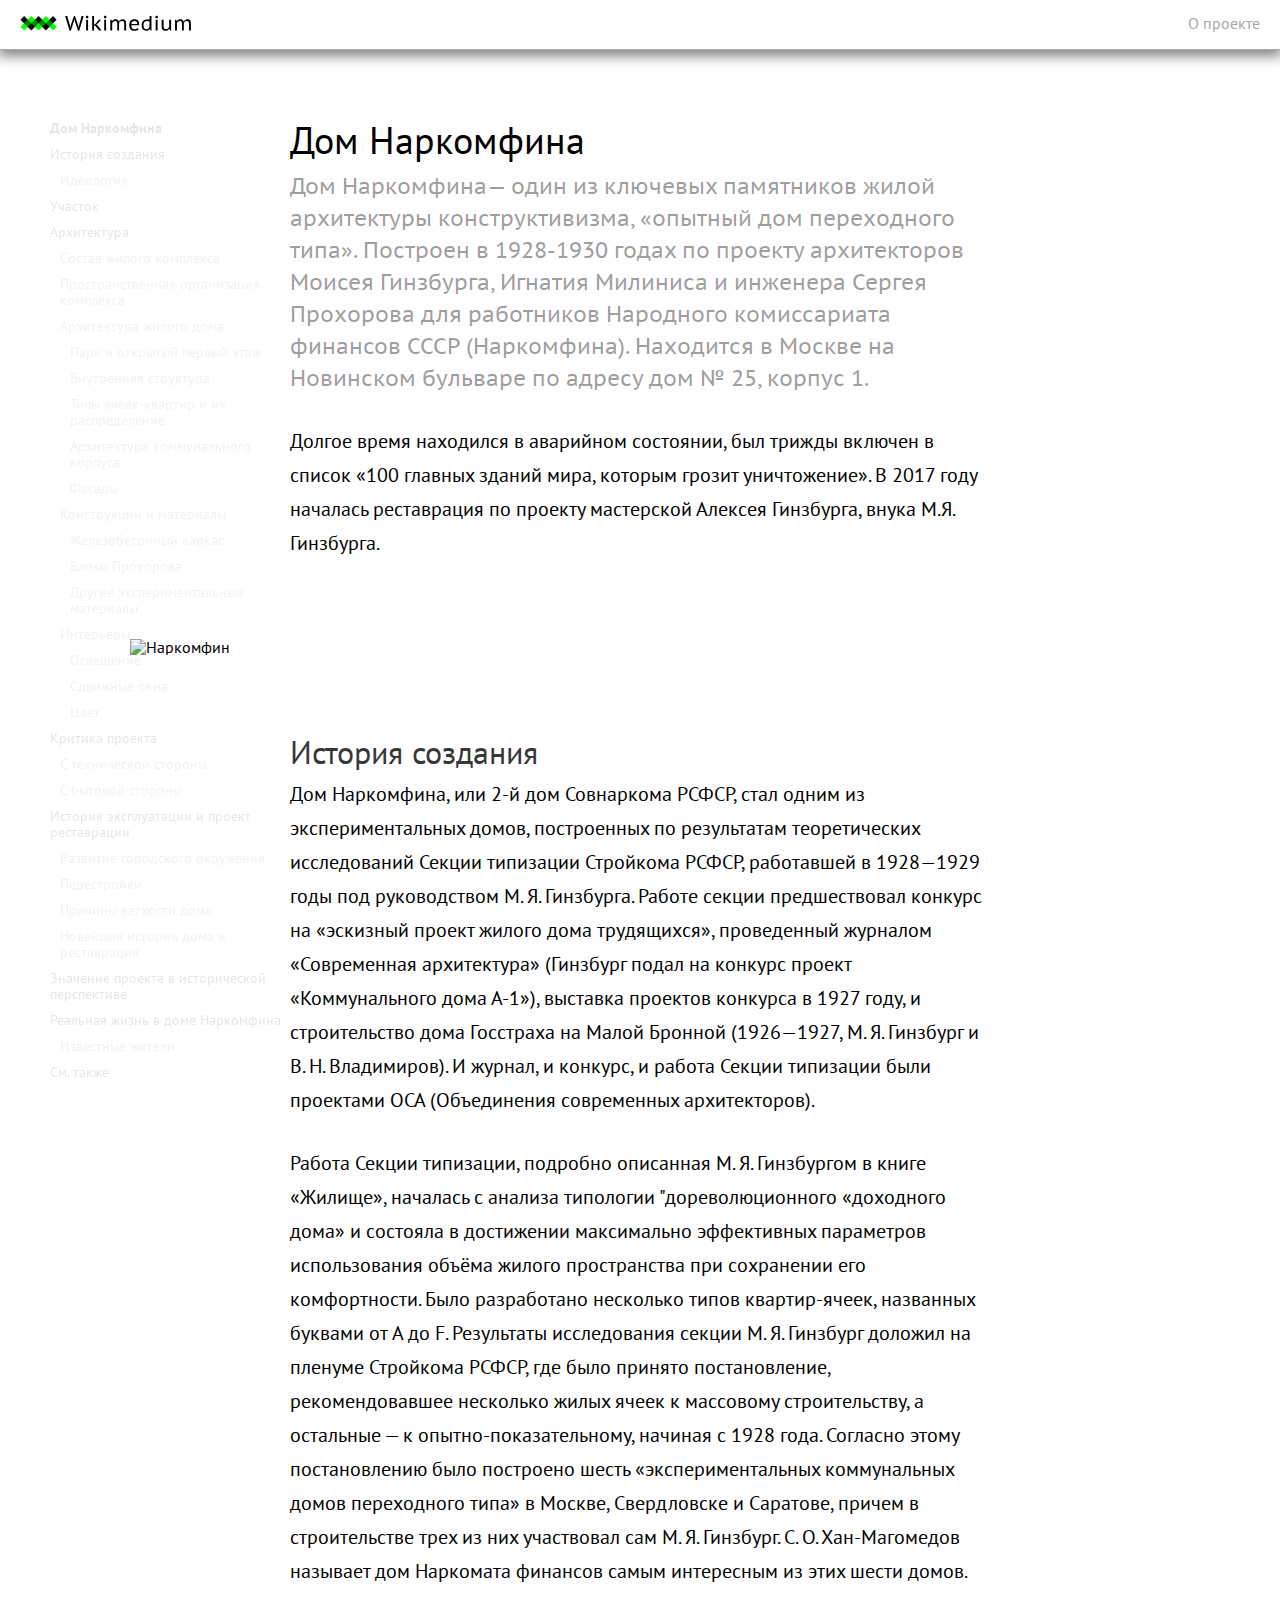
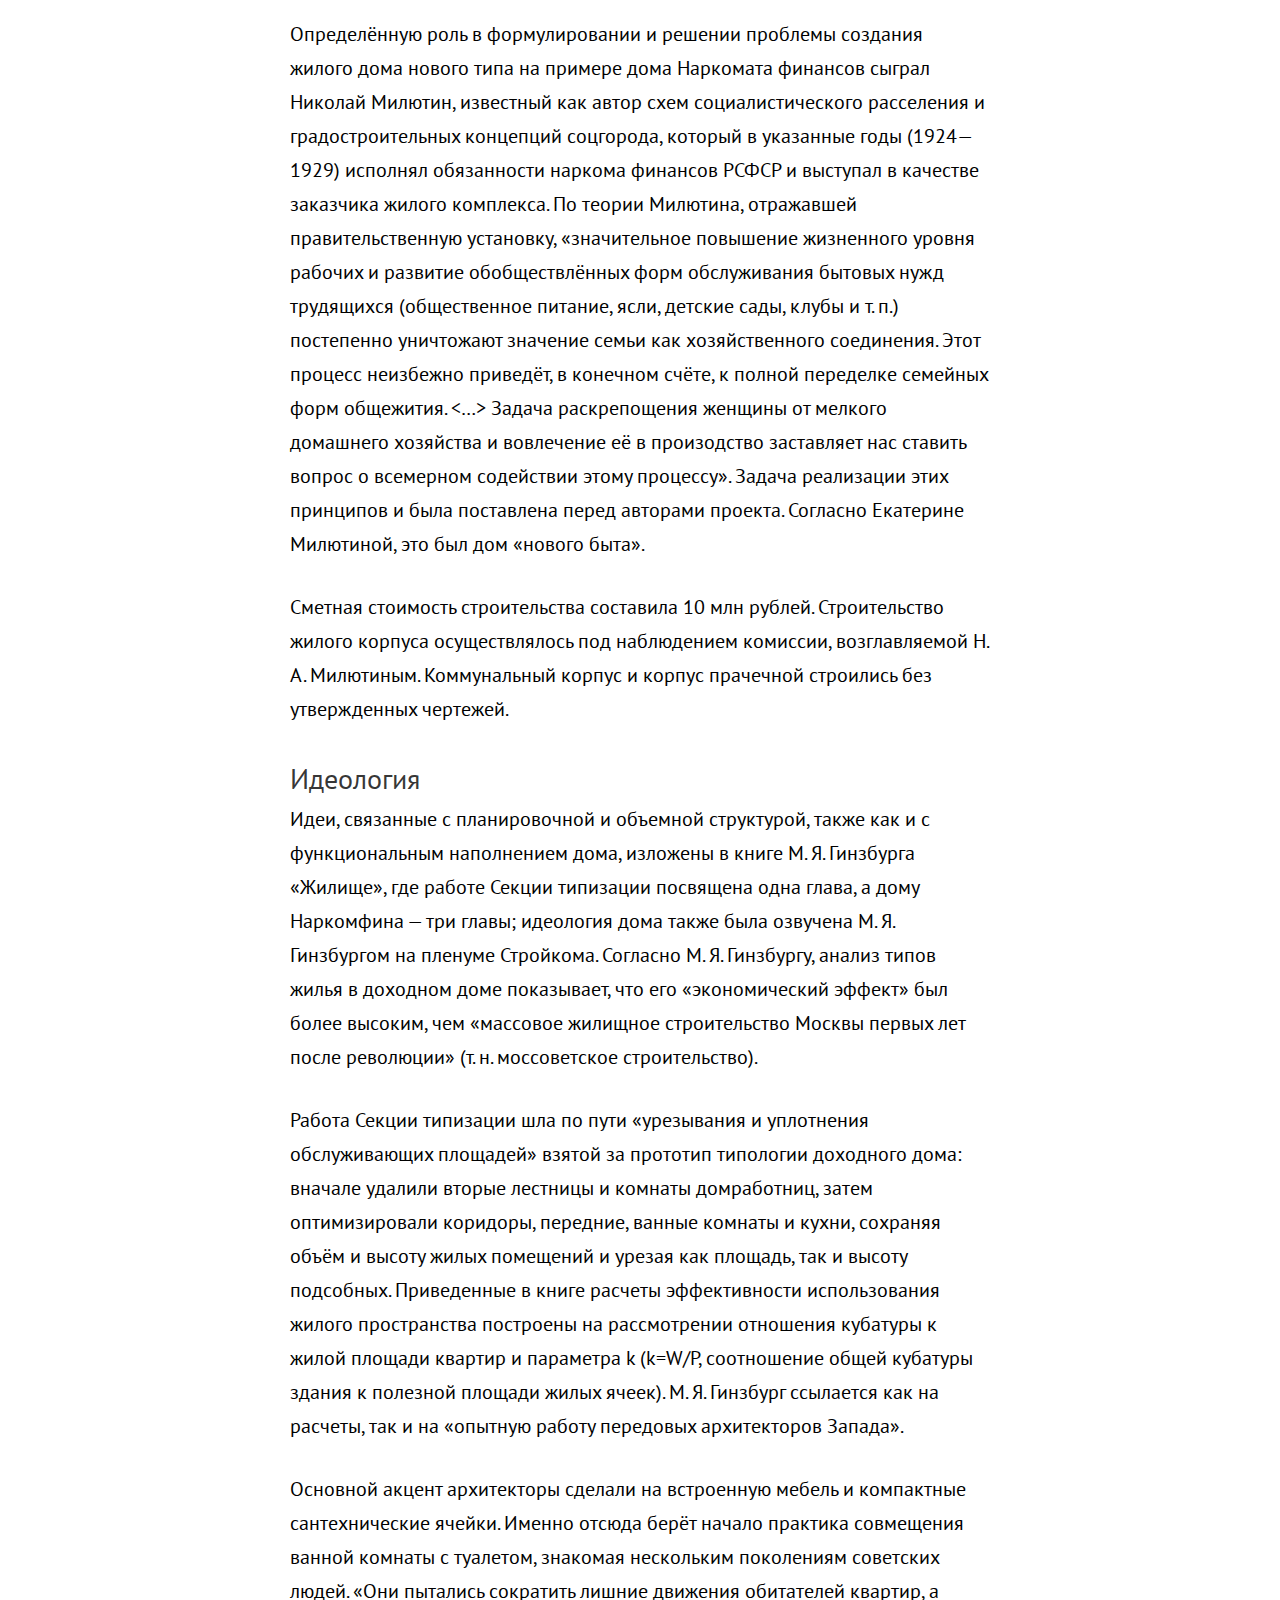
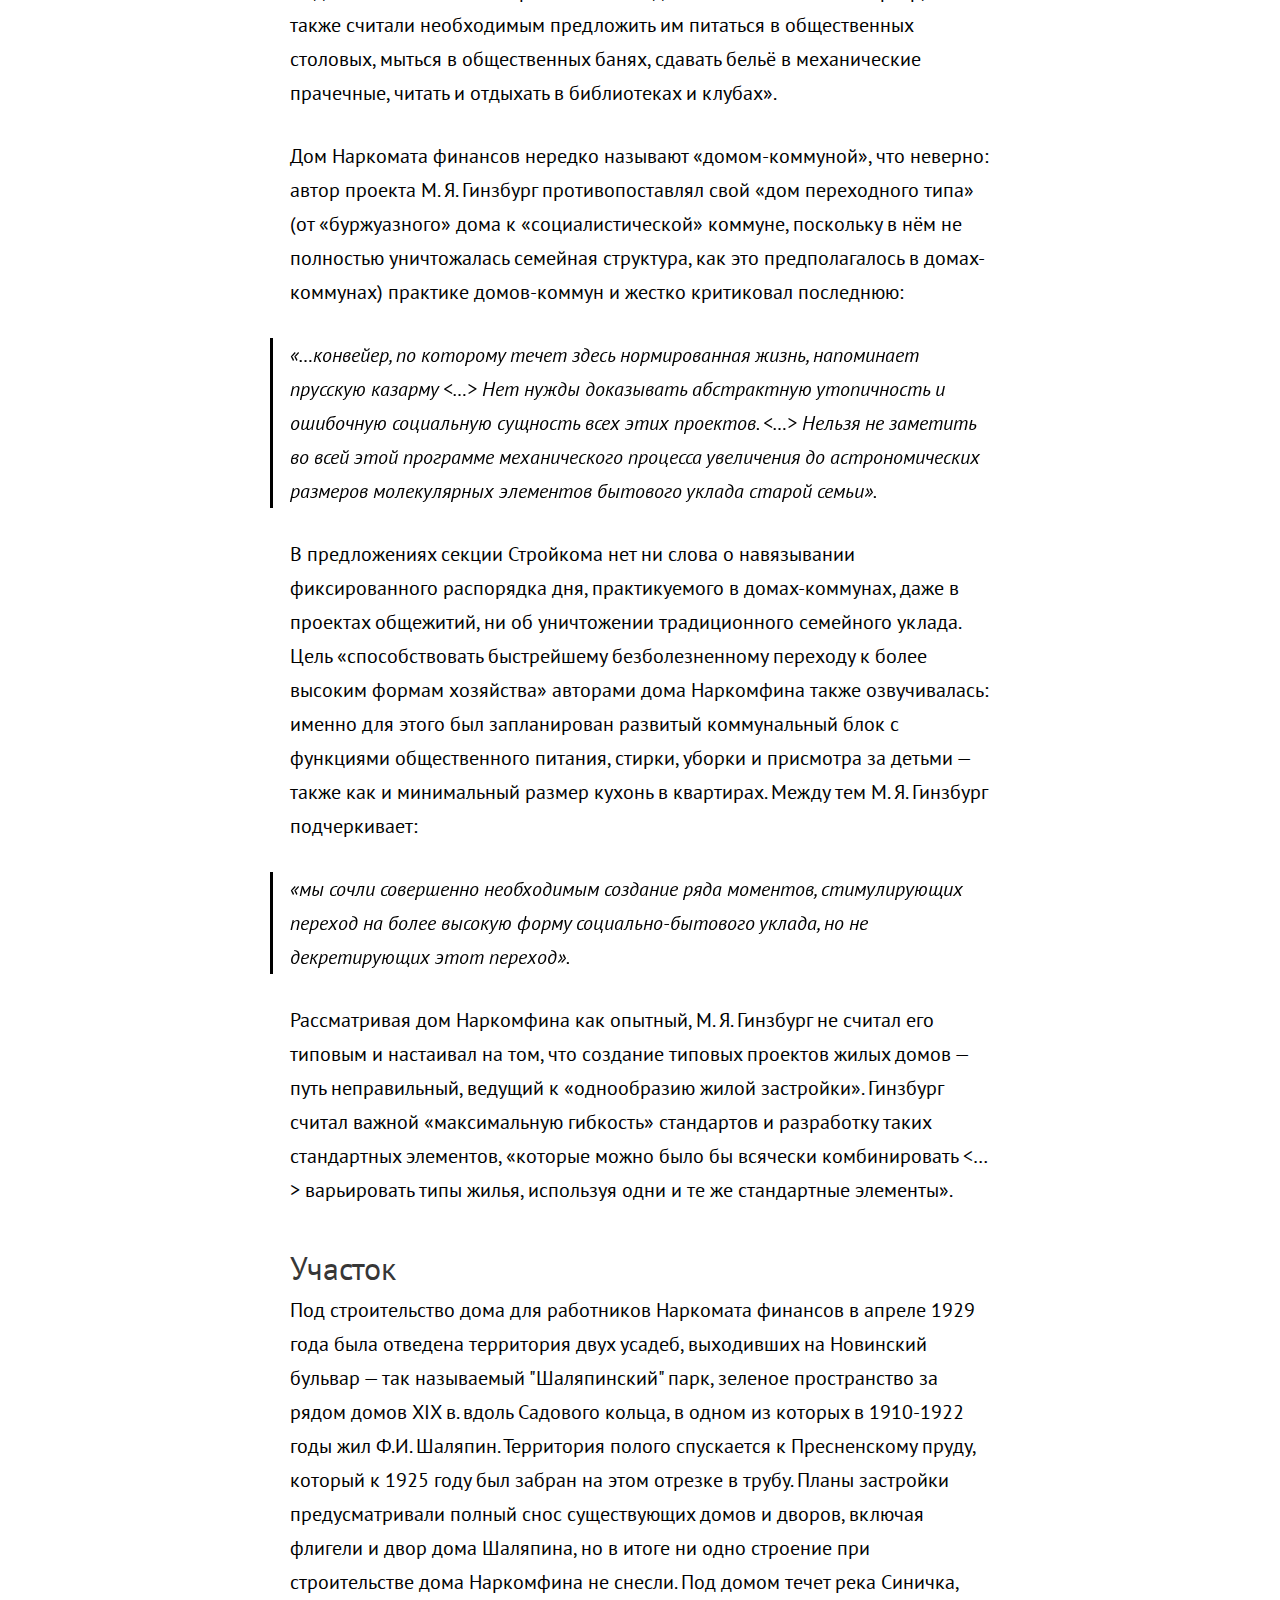
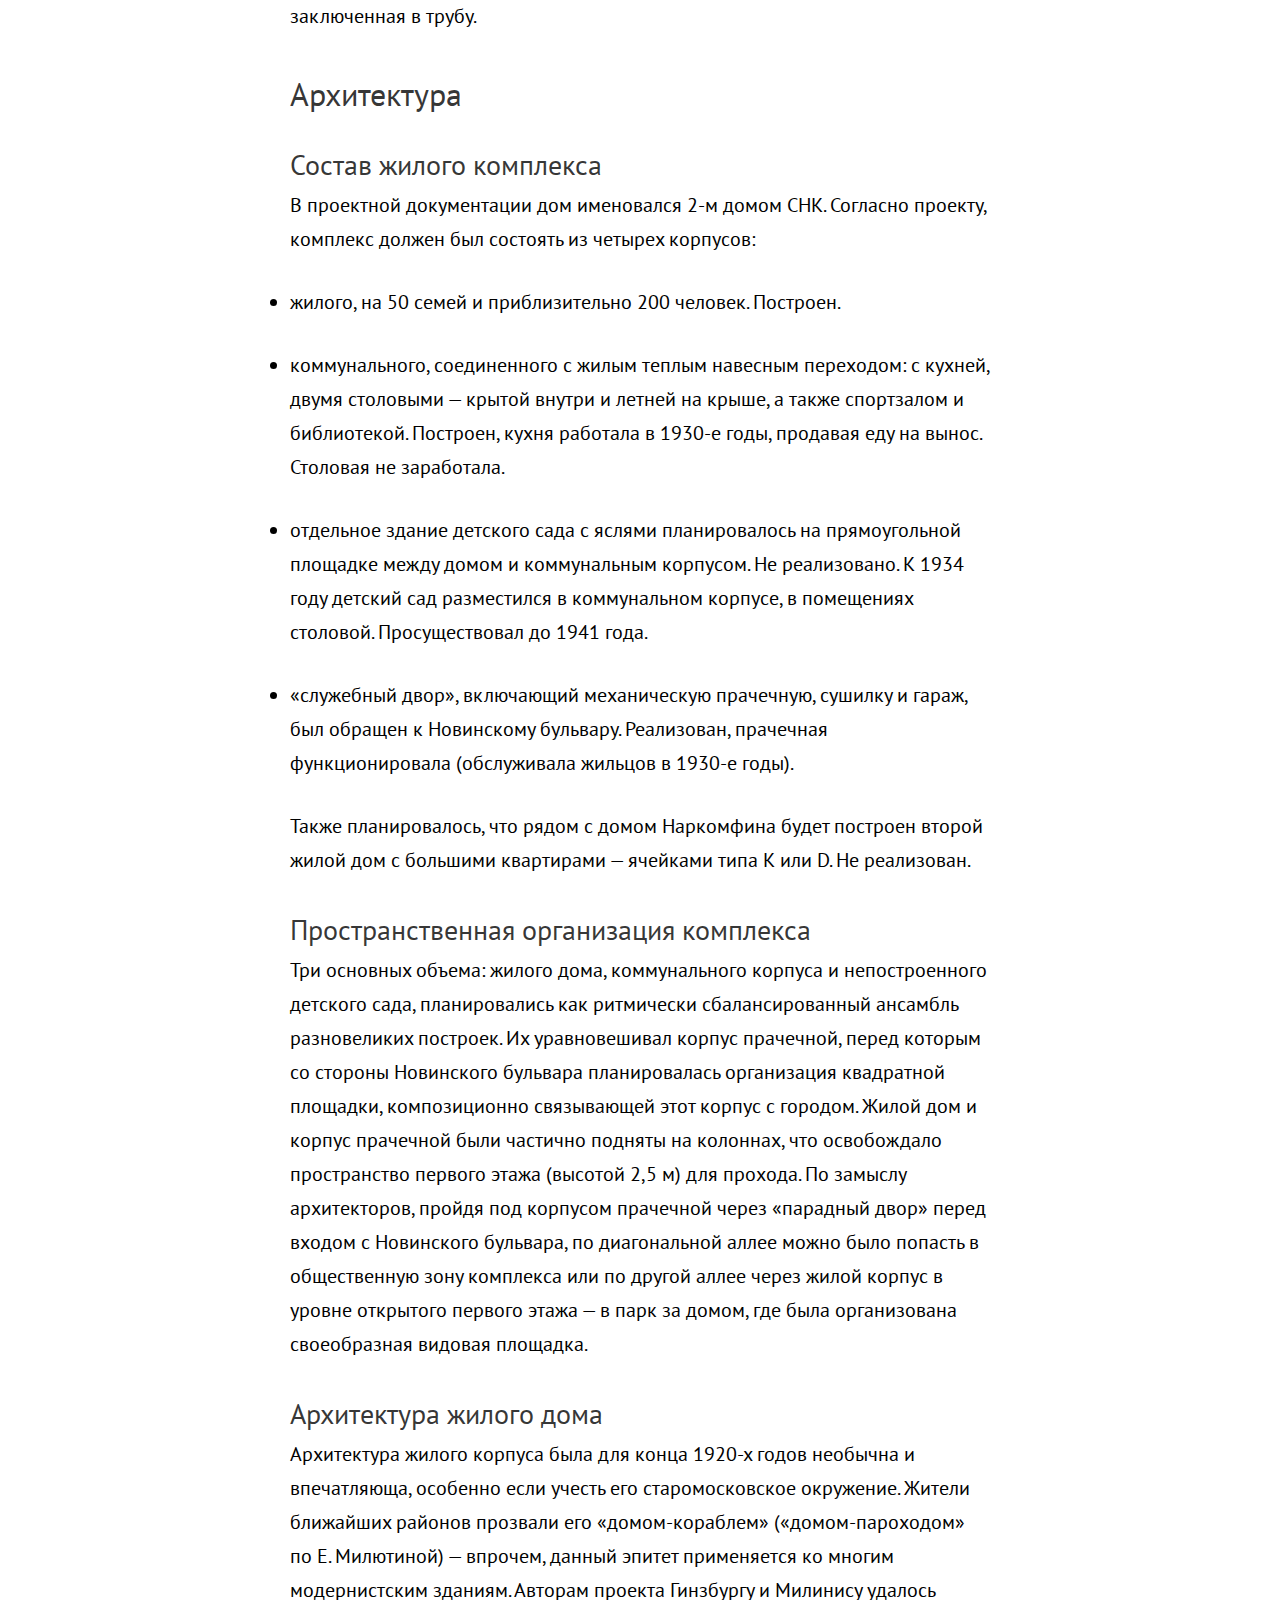
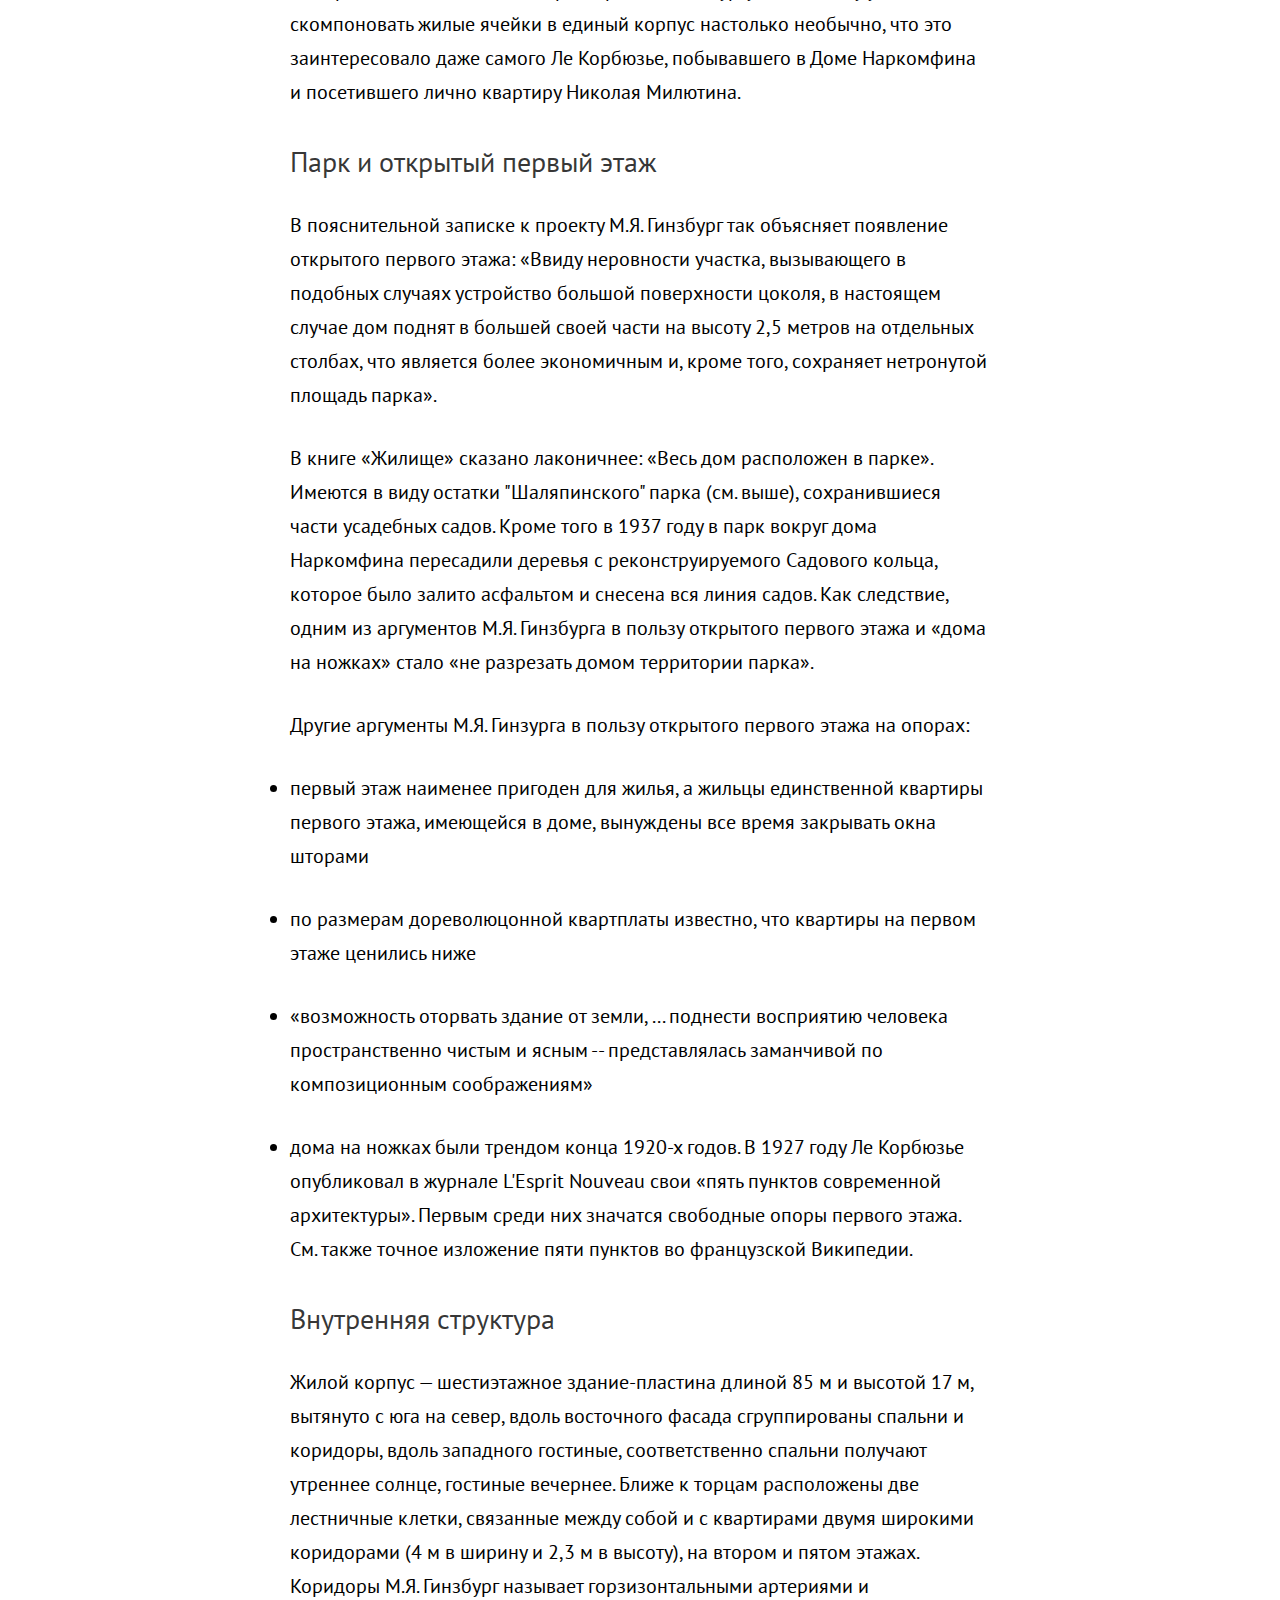
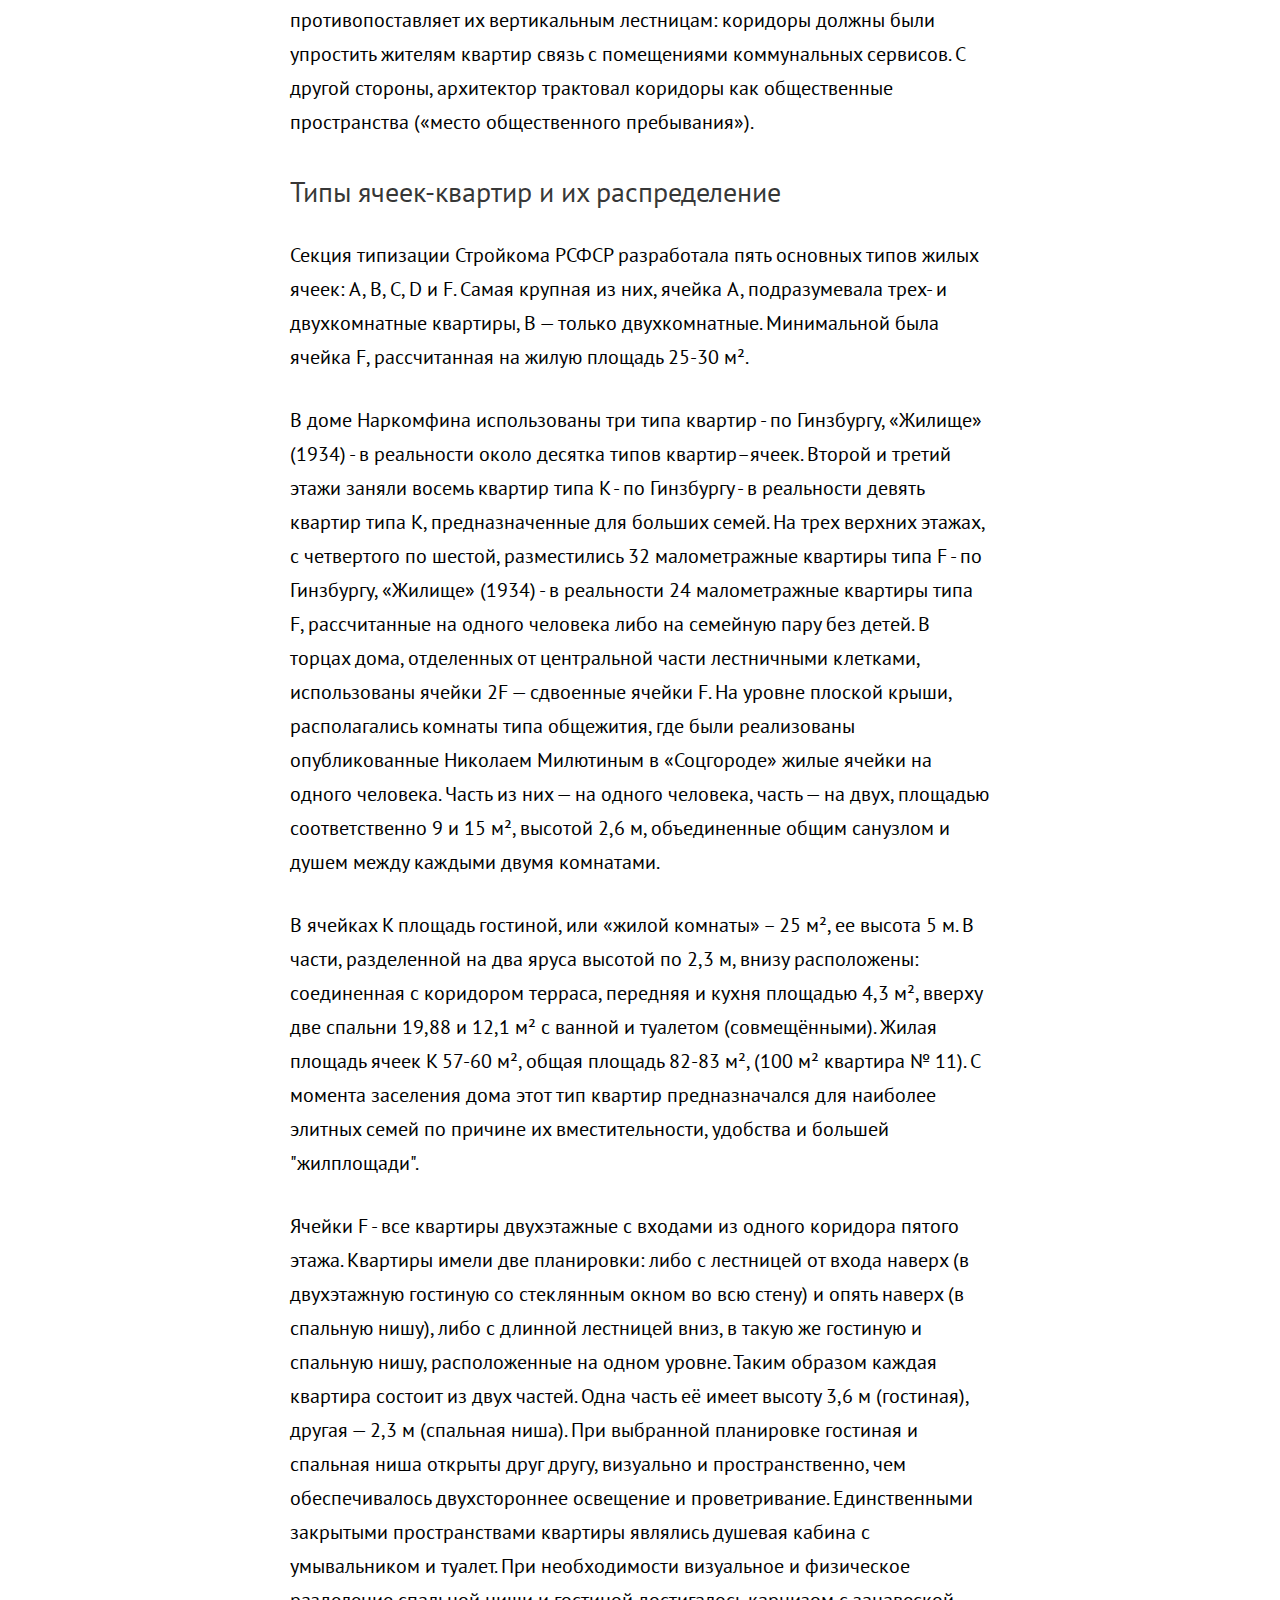
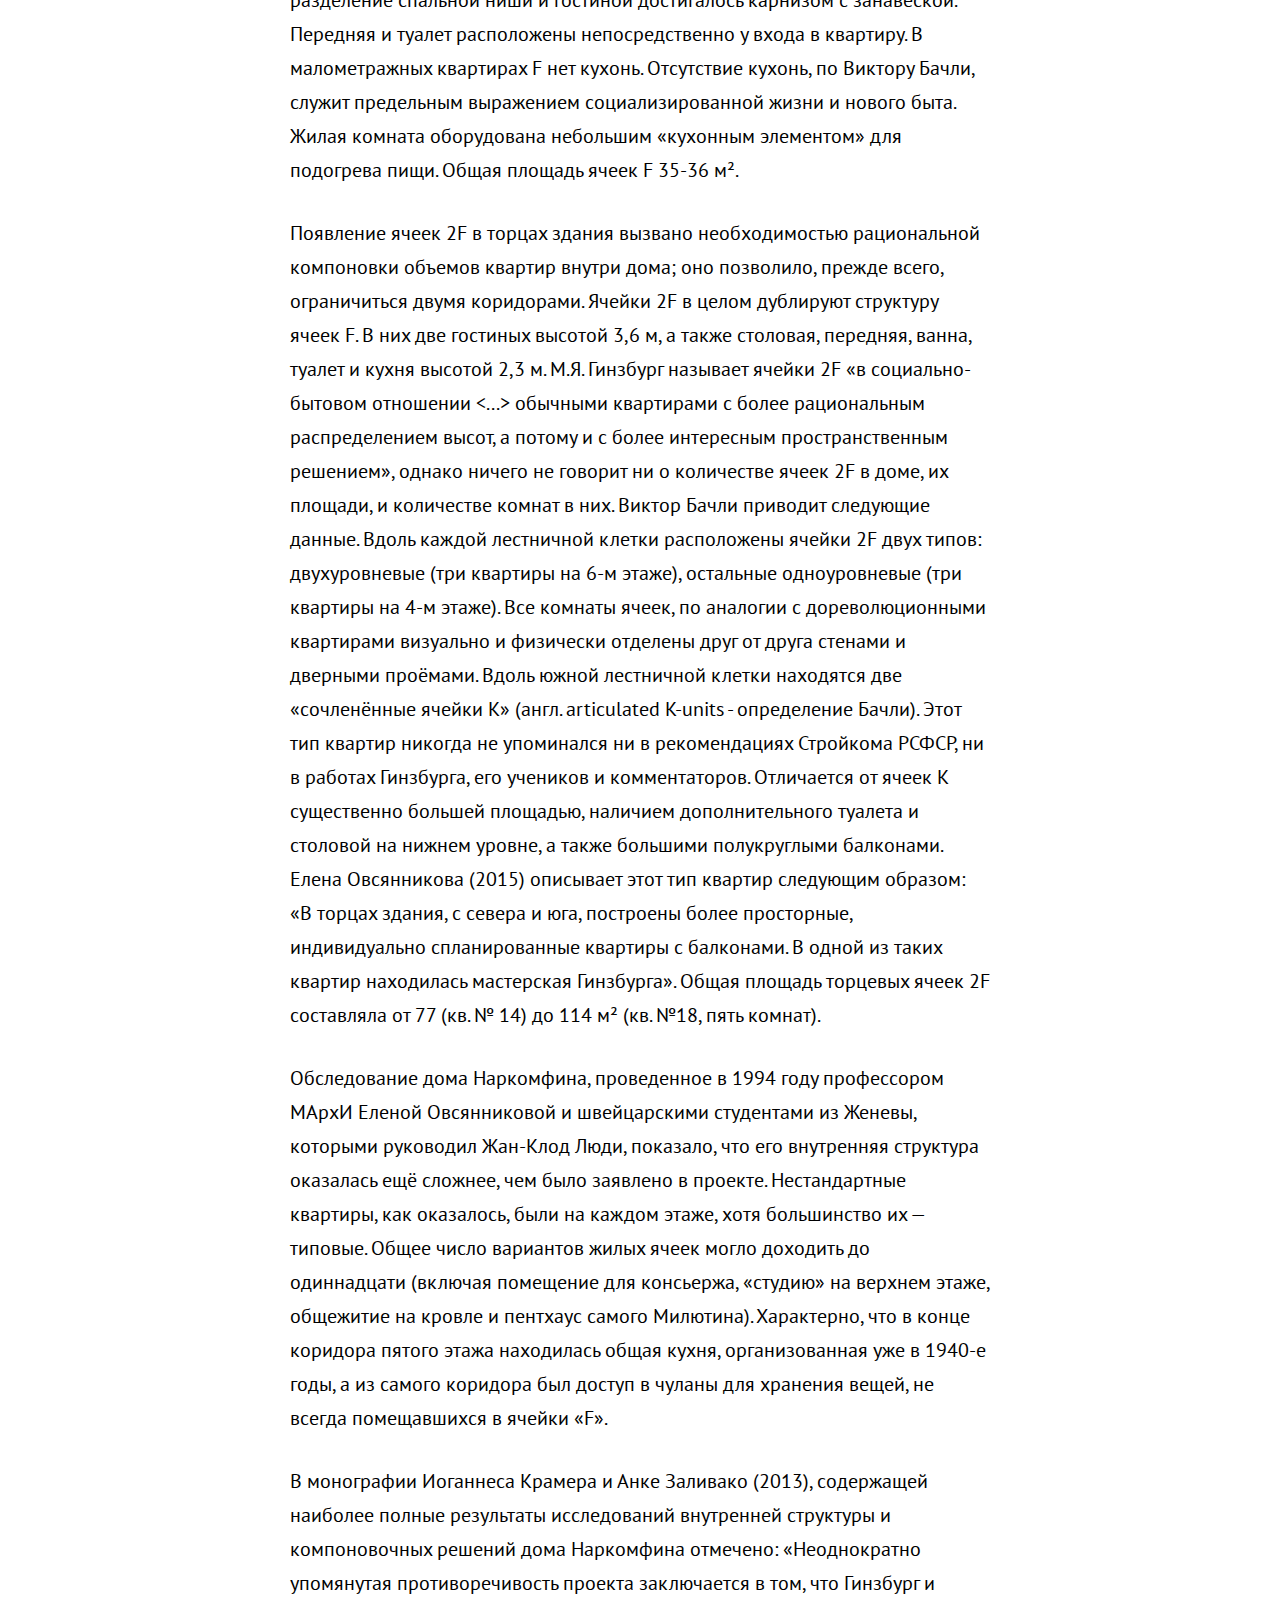
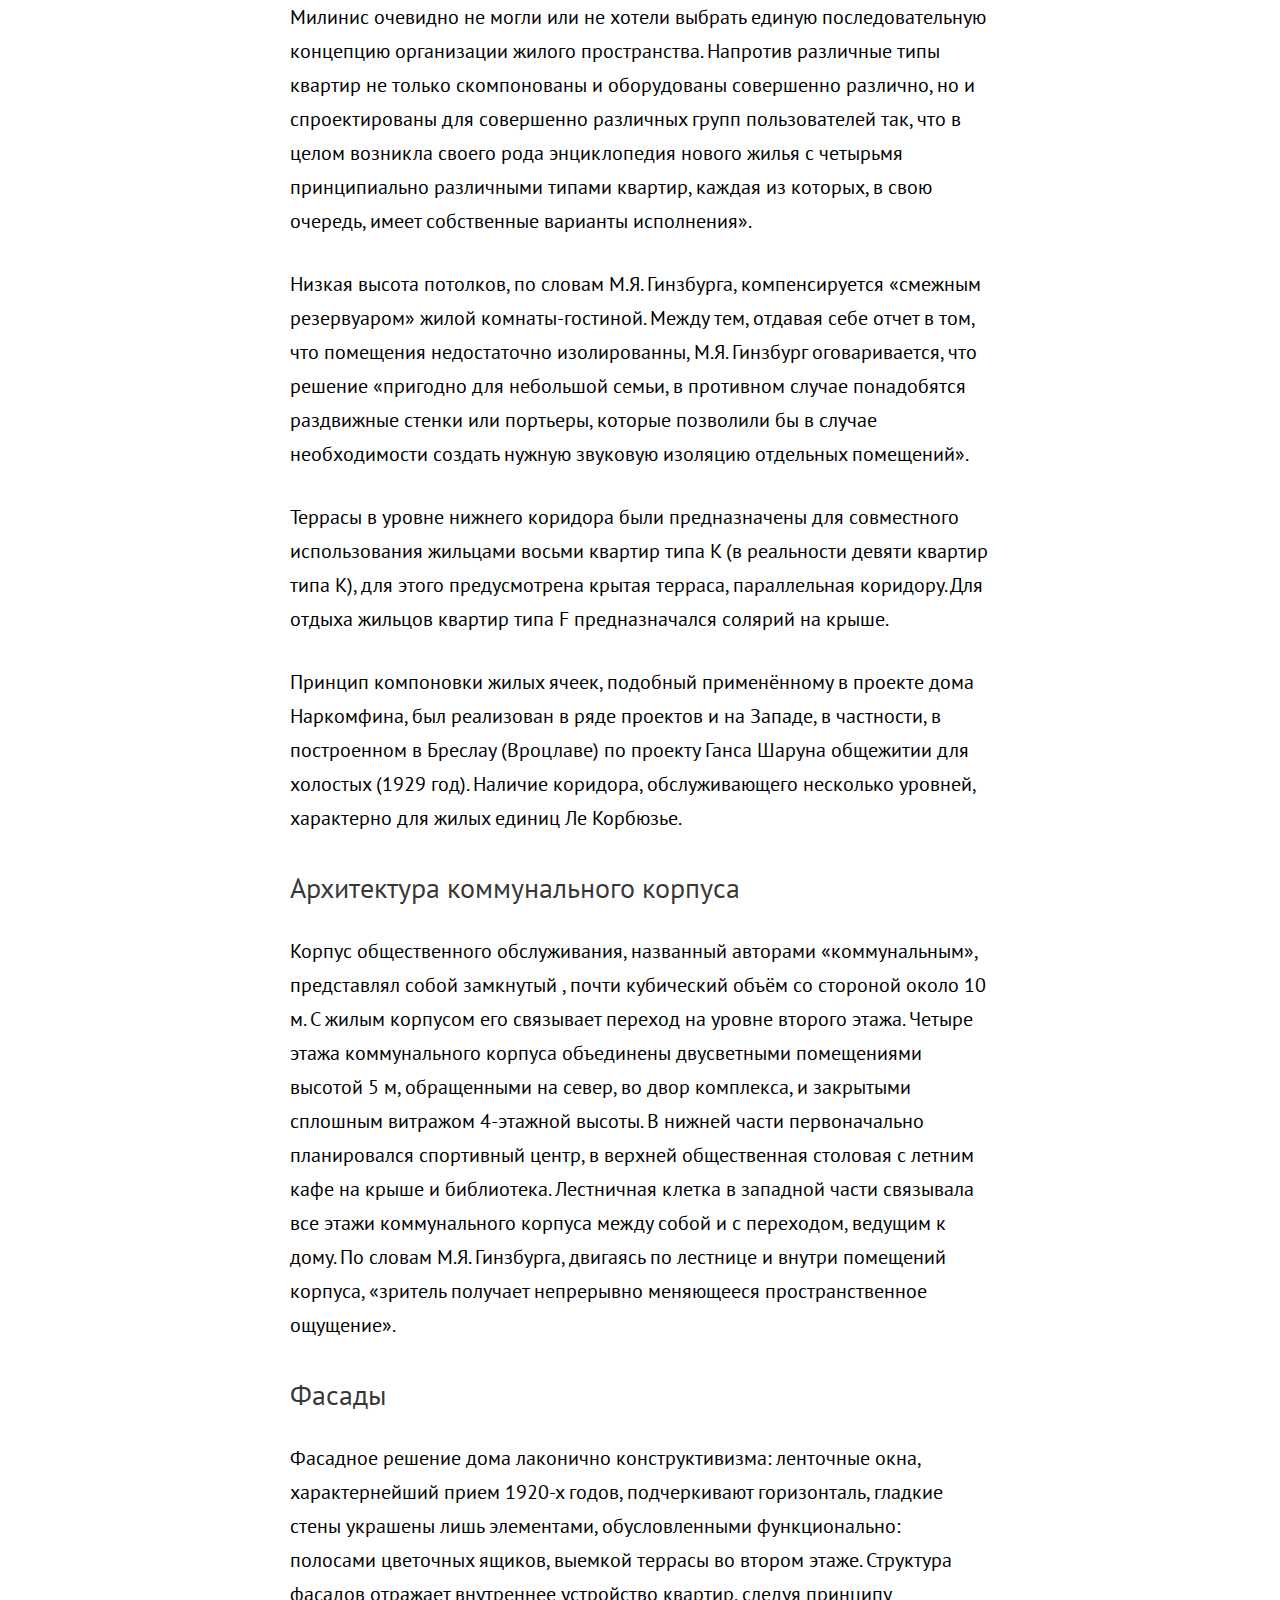
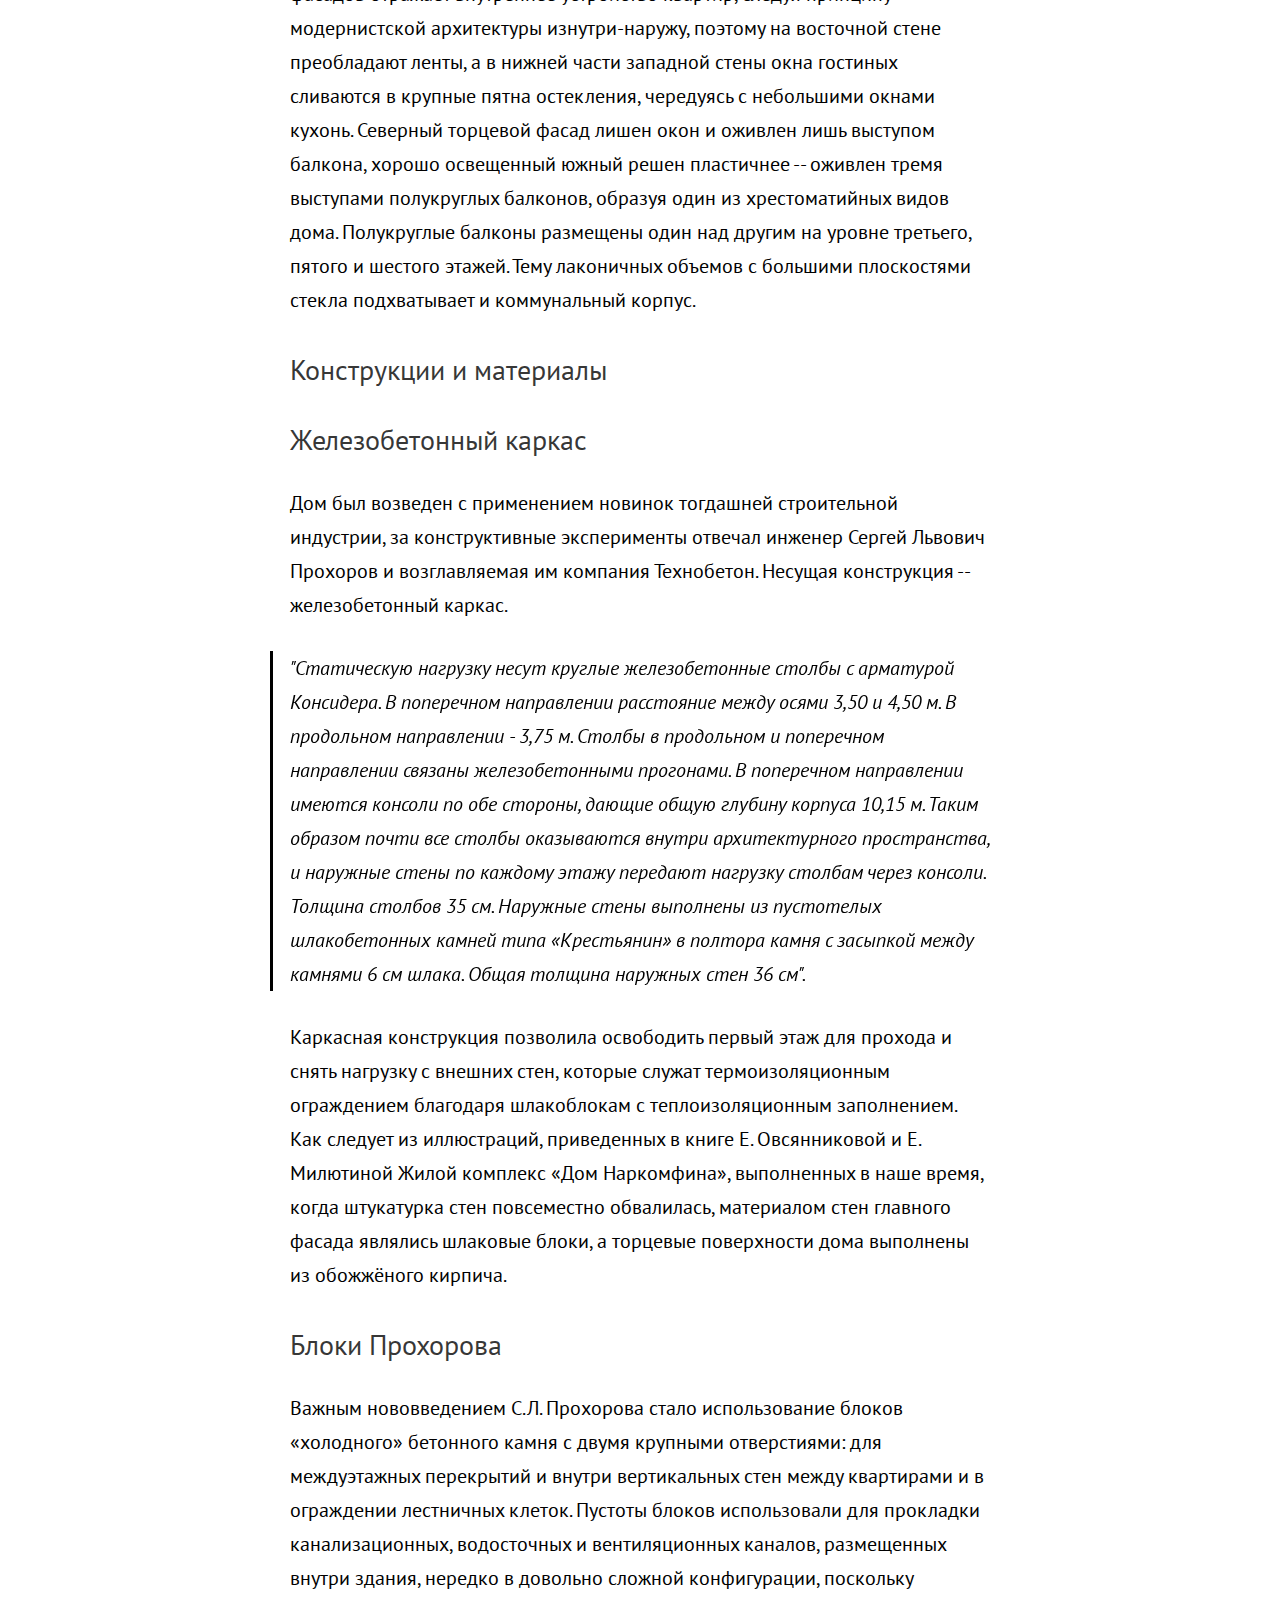
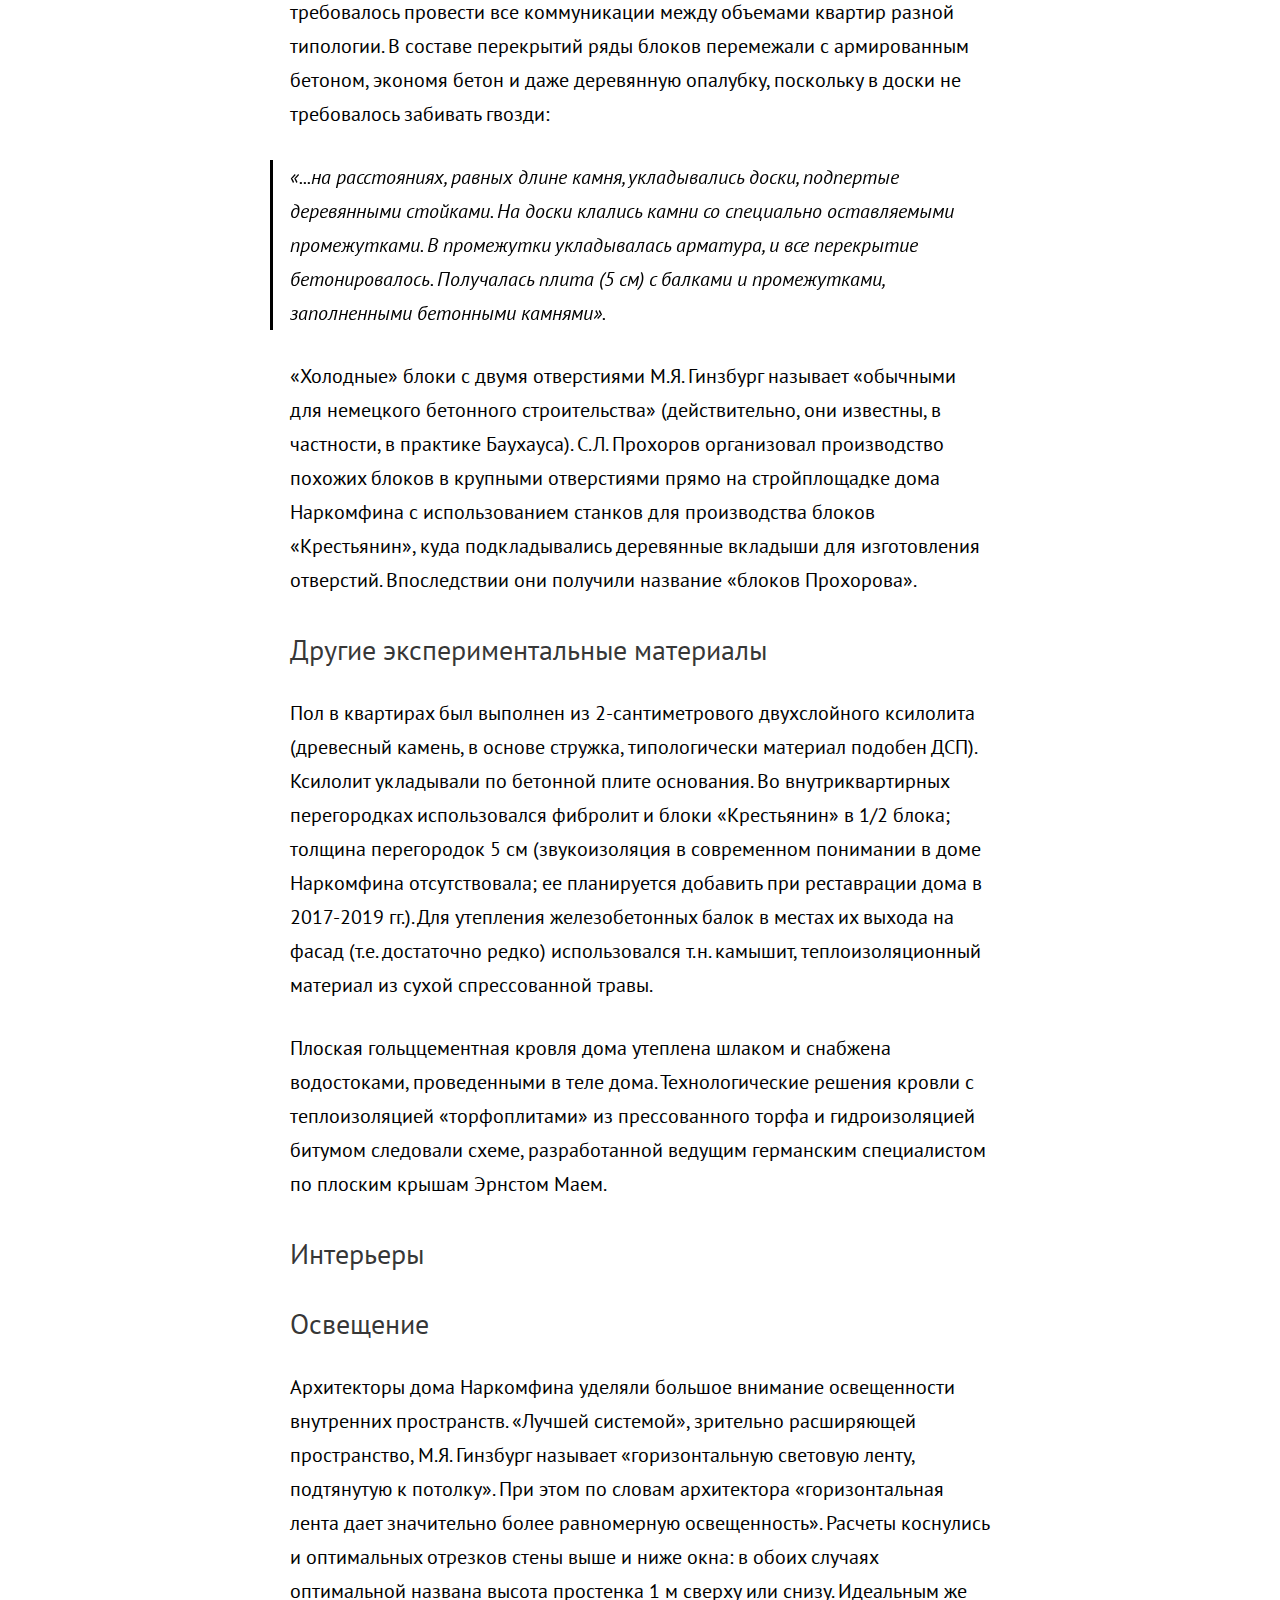
==== commit 26187bd6: "Update index.html" ====
--- a/index.html
+++ b/index.html
@@ -24,12 +24,12 @@
   </head>
   <body>
     <div class="menubar">
-      <a href="#"><img src="images/logo.svg" alt=""></a>
-      <a href="#">О проекте</a>
+      <a href="index.html"><img src="images/logo.svg" alt=""></a>
+      <a href="about.html">О проекте</a>
     </div>
     <nav class="sidebar ">
-      <p><a href="#s1">Дом Наркомфина</a></p>
       <ul>
+        <li><a href="#s1">Дом Наркомфина</a></li>
         <li><a href="#s2">История создания</a></li>
         <ul>
           <li><a href="#s3">Идеология</a></li>
@@ -153,7 +153,7 @@
       <li>Ссылки</li>
     </ol> -->
 
-    <img src="https://upload.wikimedia.org/wikipedia/commons/thumb/7/79/Narkomfin_Building_Moscow_2007_01.jpg/450px-Narkomfin_Building_Moscow_2007_01.jpg" alt="Наркомфин">
+    <img src="images/narkomfin 1.j" alt="Наркомфин">
 
     <h2 id="s2">История создания</h2>
     <p>Дом Наркомфина, или 2-й дом Совнаркома РСФСР, стал одним из экспериментальных домов, построенных по результатам теоретических исследований Секции типизации Стройкома РСФСР, работавшей в 1928—1929 годы под руководством М. Я. Гинзбурга. Работе секции предшествовал конкурс на «эскизный проект жилого дома трудящихся», проведенный журналом «Современная архитектура» (Гинзбург подал на конкурс проект «Коммунального дома А-1»), выставка проектов конкурса в 1927 году, и строительство дома Госстраха на Малой Бронной (1926—1927, М. Я. Гинзбург и В. Н. Владимиров). И журнал, и конкурс, и работа Секции типизации были проектами ОСА (Объединения современных архитекторов).</p>
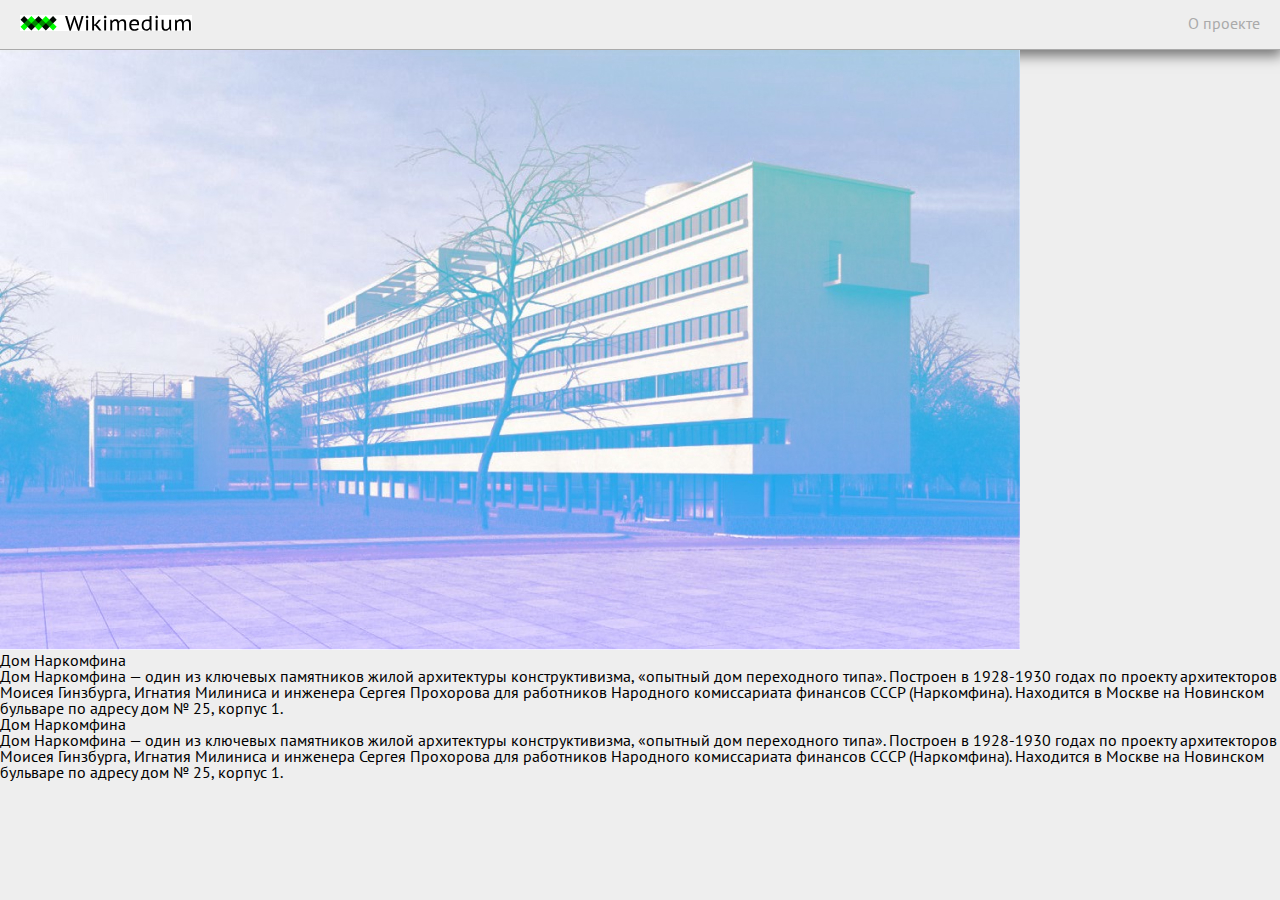
==== commit 4e3c64a4: "Update index.html" ====
--- a/index.html
+++ b/index.html
@@ -1,369 +1,41 @@
 <!DOCTYPE html>
 <html lang="en" dir="ltr">
   <head>
+    <meta name="viewport" content="width=device-width">
+    <meta property="og:type" content="article">
+    <meta property="og:url" content="{danilhautilus911.github.io}">
+    <meta property="og:title" content="{Wikimedium}">
+    <meta property="og:description" content="{Учебный проект по HTML/CSS}">
+    <meta property="og:image" content="{https://upload.wikimedia.org/wikipedia/commons/thumb/7/79/Narkomfin_Building_Moscow_2007_01.jpg/450px-Narkomfin_Building_Moscow_2007_01.jpg}">
+    <link rel="icon" type="image/x-icon" href="images/favicon.ico" />
+    <link rel="icon" type="image/png" href="images/favicon.png" />
     <meta charset="utf-8">
-    <meta name="author" content="">
-    <meta name="description" content="">
     <link rel="stylesheet" href="stylesheets/style.css">
-    <script src="javascripts/jquery-3.5.1.js" charset="utf-8"></script>
-    <script type="text/javascript">
-    $(function() {
-	$('.sidebar a').each(function() {
-		$(this).on('click', function(e) {
-			e.preventDefault();
-			var scrollTo = $(this).attr('href');
-			var whitespace = scrollTo == '#s1' ? 70 : 30;
-			$('html,body').animate({
-				scrollTop: $(scrollTo).offset().top - whitespace
-			}, 1000);
-		});
-	});
-});
-    </script>
-    <title>Дом Наркомфина</title>
+
+    <title>Wikimedium</title>
+    <style media="screen">
+      body {
+        background: #eee;
+      }
+    </style>
   </head>
   <body>
     <div class="menubar">
       <a href="index.html"><img src="images/logo.svg" alt=""></a>
       <a href="about.html">О проекте</a>
     </div>
-    <nav class="sidebar ">
-      <ul>
-        <li><a href="#s1">Дом Наркомфина</a></li>
-        <li><a href="#s2">История создания</a></li>
-        <ul>
-          <li><a href="#s3">Идеология</a></li>
-        </ul>
-       <li><a href="#s4">Участок</a></li>
-       <li><a href="#s5">Архитектура</a></li>
-        <ul>
-          <li><a href="#s6">Состав жилого комплекса</a></li>
-          <li><a href="#s7">Пространственная организация комплекса</a></li>
-          <li><a href="#s8">Архитектура жилого дома</a></li>
-             <ul>
-             <li><a href="#s9">Парк и открытый первый этаж</a></li>
-             <li><a href="#s10">Внутренняя структура</a></li>
-             <li><a href="#s11">Типы ячеек-квартир и их распределение</a></li>
-             <li><a href="#s12">Архитектура коммунального корпуса</a></li>
-             <li><a href="#s13">Фасады</a></li>
-            </ul>
-          <li><a href="#s14">Конструкции и материалы</a></li>
-             <ul>
-             <li><a href="#s15">Железобетонный каркас</a></li>
-             <li><a href="#s16">Блоки Прохорова</a></li>
-             <li><a href="#s17">Другие экспериментальные материалы</a></li>
-            </ul>
-          <li><a href="#s18">Интерьеры</a></li>
-             <ul>
-             <li><a href="#s19">Освещение</a></li>
-             <li><a href="#s20">Сдвижные окна</a></li>
-             <li><a href="#s21">Цвет</a></li>
-            </ul>
-        </ul>
-      <li><a href="#s22">Критика проекта</a></li>
-        <ul>
-          <li><a href="#s23">С технической стороны</a></li>
-          <li><a href="#s24">С бытовой стороны</a></li>
-        </ul>
-      <li><a href="#s25">История эксплуатации и проект реставрации</a></li>
-        <ul>
-        <li><a href="#s26">Развитие городского окружения</a></li>
-        <li><a href="#s27">Перестройки</a></li>
-        <li><a href="#s28">Причины ветхости дома</a></li>
-        <li><a href="#s29">Новейшая история дома и реставрация</a></li>
-        </ul>
-      <li><a href="#s30">Значение проекта в исторической перспективе</a></li>
-      <li><a href="#s31">Реальная жизнь в доме Наркомфина</a></li>
-        <ul>
-        <li><a href="#s32">Известные жители</a></li>
-        </ul>
-      <li><a href="#s33">См. также</a></li>
-      </ul>
-    </nav>
-    <article class="">
-    <h1 id="s1">Дом Наркомфина</h1>
-    <p><strong>Дом Наркомфина</strong>— один из ключевых памятников жилой архитектуры конструктивизма, «опытный дом переходного типа». Построен в 1928-1930 годах по проекту архитекторов Моисея Гинзбурга, Игнатия Милиниса и инженера Сергея Прохорова для работников Народного комиссариата финансов СССР (Наркомфина). Находится в Москве на Новинском бульваре по адресу дом № 25, корпус 1.</p>
-    <p>Долгое время находился в аварийном состоянии, был трижды включен в список «100 главных зданий мира, которым грозит уничтожение». В 2017 году началась реставрация по проекту мастерской Алексея Гинзбурга, внука М.Я. Гинзбурга.</p>
 
-    <!-- <h4>Содержание</h4>
-    <ol>
-      <li>История создания</li>
-        <ol>
-        <li>Идеология</li>
-        </ol>
+    <div class="index_item">
+      <img src="images/narkomfin 1.jpg" alt="Наркомфин">
+      <h1>Дом Наркомфина</h1>
+      <p>Дом Наркомфина — один из ключевых памятников жилой архитектуры конструктивизма, «опытный дом переходного типа». Построен в 1928-1930 годах по проекту архитекторов Моисея Гинзбурга, Игнатия Милиниса и инженера Сергея Прохорова для работников Народного комиссариата финансов СССР (Наркомфина). Находится в Москве на Новинском бульваре по адресу дом № 25, корпус 1.</p>
+      <a href="narkomfin.html"></a>
+    </div>
 
-      <li>Участок</li>
-
-      <li>Архитектура</li>
-        <ol>
-        <li>Состав жилого комплекса</li>
-        <li>Пространственная организация комплекса</li>
-        <li>Архитектура жилого дома</li>
-          <ol>
-          <li>Парк и открытый первый этаж</li>
-          <li>Внутренняя структура</li>
-          <li>Типы ячеек-квартир и их распределение</li>
-          <li>Архитектура коммунального корпуса</li>
-          <li>Фасады</li>
-          </ol>
-
-        <li>Конструкции и материалы</li>
-          <ol>
-          <li>Железобетонный каркас</li>
-          <li>Блоки Прохорова</li>
-          <li>Другие экспериментальные материалы</li>
-          </ol>
-
-        <li>Интерьеры</li>
-          <ol>
-          <li>Освещение</li>
-          <li>Сдвижные окна</li>
-          <li>Цвет</li>
-          </ol>
-        </ol>
-
-      <li>Критика проекта</li>
-        <ol>
-        <li>С технической стороны</li>
-        <li>С бытовой стороны</li>
-        </ol>
-
-      <li>История эксплуатации и проект реставрации</li>
-        <ol>
-        <li>Развитие городского окружения</li>
-        <li>Перестройки</li>
-        <li>Причины ветхости дома</li>
-        <li>Новейшая история дома и реставрация</li>
-        </ol>
-
-      <li>Значение проекта в исторической перспективе</li>
-      <li>Реальная жизнь в доме Наркомфина</li>
-        <ol>
-        <li>Известные жители</li>
-        </ol>
-
-      <li>См. также</li>
-      <li>Примечания</li>
-        <ol>
-        <li>Сноски</li>
-        <li>Источники</li>
-        </ol>
-
-      <li>Литература</li>
-      <li>Ссылки</li>
-    </ol> -->
-
-    <img src="images/narkomfin 1.j" alt="Наркомфин">
-
-    <h2 id="s2">История создания</h2>
-    <p>Дом Наркомфина, или 2-й дом Совнаркома РСФСР, стал одним из экспериментальных домов, построенных по результатам теоретических исследований Секции типизации Стройкома РСФСР, работавшей в 1928—1929 годы под руководством М. Я. Гинзбурга. Работе секции предшествовал конкурс на «эскизный проект жилого дома трудящихся», проведенный журналом «Современная архитектура» (Гинзбург подал на конкурс проект «Коммунального дома А-1»), выставка проектов конкурса в 1927 году, и строительство дома Госстраха на Малой Бронной (1926—1927, М. Я. Гинзбург и В. Н. Владимиров). И журнал, и конкурс, и работа Секции типизации были проектами ОСА (Объединения современных архитекторов).</p>
-    <p>Работа Секции типизации, подробно описанная М. Я. Гинзбургом в книге «Жилище», началась с анализа типологии "дореволюционного «доходного дома» и состояла в достижении максимально эффективных параметров использования объёма жилого пространства при сохранении его комфортности. Было разработано несколько типов квартир-ячеек, названных буквами от A до F. Результаты исследования секции М. Я. Гинзбург доложил на пленуме Стройкома РСФСР, где было принято постановление, рекомендовавшее несколько жилых ячеек к массовому строительству, а остальные — к опытно-показательному, начиная с 1928 года. Согласно этому постановлению было построено шесть «экспериментальных коммунальных домов переходного типа» в Москве, Свердловске и Саратове, причем в строительстве трех из них участвовал сам М. Я. Гинзбург. С. О. Хан-Магомедов называет дом Наркомата финансов самым интересным из этих шести домов.</p>
-    <p> Определённую роль в формулировании и решении проблемы создания жилого дома нового типа на примере дома Наркомата финансов сыграл Николай Милютин, известный как автор схем социалистического расселения и градостроительных концепций соцгорода, который в указанные годы (1924—1929) исполнял обязанности наркома финансов РСФСР и выступал в качестве заказчика жилого комплекса. По теории Милютина, отражавшей правительственную установку, <em>«значительное повышение жизненного уровня рабочих и развитие обобществлённых форм обслуживания бытовых нужд трудящихся (общественное питание, ясли, детские сады, клубы и т. п.) постепенно уничтожают значение семьи как хозяйственного соединения. Этот процесс неизбежно приведёт, в конечном счёте, к полной переделке семейных форм общежития. <…> Задача раскрепощения женщины от мелкого домашнего хозяйства и вовлечение её в произодство заставляет нас ставить вопрос о всемерном содействии этому процессу».</em>  Задача реализации этих принципов и была поставлена перед авторами проекта. Согласно Екатерине Милютиной, это был дом «нового быта».</p>
-    <p>Сметная стоимость строительства составила 10 млн рублей. Строительство жилого корпуса осуществлялось под наблюдением комиссии, возглавляемой Н. А. Милютиным. Коммунальный корпус и корпус прачечной строились без утвержденных чертежей.</p>
-
-    <h3 id="s3">Идеология</h3>
-    <p>Идеи, связанные с планировочной и объемной структурой, также как и с функциональным наполнением дома, изложены в книге М. Я. Гинзбурга «Жилище», где работе Секции типизации посвящена одна глава, а дому Наркомфина — три главы; идеология дома также была озвучена М. Я. Гинзбургом на пленуме Стройкома. Согласно М. Я. Гинзбургу, анализ типов жилья в доходном доме показывает, что его «экономический эффект» был более высоким, чем «массовое жилищное строительство Москвы первых лет после революции» (т. н. моссоветское строительство).</p>
-    <p>Работа Секции типизации шла по пути «урезывания и уплотнения обслуживающих площадей» взятой за прототип типологии доходного дома: вначале удалили вторые лестницы и комнаты домработниц, затем оптимизировали коридоры, передние, ванные комнаты и кухни, сохраняя объём и высоту жилых помещений и урезая как площадь, так и высоту подсобных. Приведенные в книге расчеты эффективности использования жилого пространства построены на рассмотрении отношения кубатуры к жилой площади квартир и параметра k (k=W/P, соотношение общей кубатуры здания к полезной площади жилых ячеек). М. Я. Гинзбург ссылается как на расчеты, так и на «опытную работу передовых архитекторов Запада».</p>
-    <p>Основной акцент архитекторы сделали на встроенную мебель и компактные сантехнические ячейки. Именно отсюда берёт начало практика совмещения ванной комнаты с туалетом, знакомая нескольким поколениям советских людей. <em>«Они пытались сократить лишние движения обитателей квартир, а также считали необходимым предложить им питаться в общественных столовых, мыться в общественных банях, сдавать бельё в механические прачечные, читать и отдыхать в библиотеках и клубах».</em></p>
-    <p>Дом Наркомата финансов нередко называют «домом-коммуной», что неверно: автор проекта М. Я. Гинзбург противопоставлял свой «дом переходного типа» (от «буржуазного» дома к «социалистической» коммуне, поскольку в нём не полностью уничтожалась семейная структура, как это предполагалось в домах-коммунах) практике домов-коммун и жестко критиковал последнюю:</p>
-    <blockquote>«…конвейер, по которому течет здесь нормированная жизнь, напоминает прусскую казарму <…> Нет нужды доказывать абстрактную утопичность и ошибочную социальную сущность всех этих проектов. <…> Нельзя не заметить во всей этой программе механического процесса увеличения до астрономических размеров молекулярных элементов бытового уклада старой семьи».</blockquote>
-    <p>В предложениях секции Стройкома нет ни слова о навязывании фиксированного распорядка дня, практикуемого в домах-коммунах, даже в проектах общежитий, ни об уничтожении традиционного семейного уклада. Цель <em>«способствовать быстрейшему безболезненному переходу к более высоким формам хозяйства»</em> авторами дома Наркомфина также озвучивалась: именно для этого был запланирован развитый коммунальный блок с функциями общественного питания, стирки, уборки и присмотра за детьми — также как и минимальный размер кухонь в квартирах. Между тем М. Я. Гинзбург подчеркивает:</p>
-    <blockquote> «мы сочли совершенно необходимым создание ряда моментов, стимулирующих переход на более высокую форму социально-бытового уклада, но не декретирующих этот переход». </blockquote>
-    <p>Рассматривая дом Наркомфина как опытный, М. Я. Гинзбург не считал его типовым и настаивал на том, что создание типовых проектов жилых домов — путь неправильный, ведущий к «однообразию жилой застройки». Гинзбург считал важной «максимальную гибкость» стандартов и разработку таких стандартных элементов, «которые можно было бы всячески комбинировать <…> варьировать типы жилья, используя одни и те же стандартные элементы».</p>
-
-    <h2 id="s4">Участок</h2>
-    <p>Под строительство дома для работников Наркомата финансов в апреле 1929 года была отведена территория двух усадеб, выходивших на Новинский бульвар — так называемый "Шаляпинский" парк, зеленое пространство за рядом домов XIX в. вдоль Садового кольца, в одном из которых в 1910-1922 годы жил Ф.И. Шаляпин. Территория полого спускается к Пресненскому пруду, который к 1925 году был забран на этом отрезке в трубу. Планы застройки предусматривали полный снос существующих домов и дворов, включая флигели и двор дома Шаляпина, но в итоге ни одно строение при строительстве дома Наркомфина не снесли. Под домом течет река Синичка, заключенная в трубу.</p>
-
-    <h2 id="s5">Архитектура</h2>
-    <h3 id="s6"><strong>Состав жилого комплекса</strong></h3>
-    <p>В проектной документации дом именовался 2-м домом СНК. Согласно проекту, комплекс должен был состоять из четырех корпусов:
-    <ol>
-      <li>жилого, на 50 семей и приблизительно 200 человек. Построен.</li>
-      <li>коммунального, соединенного с жилым теплым навесным переходом: с кухней, двумя столовыми — крытой внутри и летней на крыше, а также спортзалом и библиотекой. Построен, кухня работала в 1930-е годы, продавая еду на вынос. Столовая не заработала.</li>
-      <li>отдельное здание детского сада с яслями планировалось на прямоугольной площадке между домом и коммунальным корпусом. Не реализовано. К 1934 году детский сад разместился в коммунальном корпусе, в помещениях столовой. Просуществовал до 1941 года.</li>
-      <li>«служебный двор», включающий механическую прачечную, сушилку и гараж, был обращен к Новинскому бульвару. Реализован, прачечная функционировала (обслуживала жильцов в 1930-е годы).</li>
-    </ol></p>
-    <p>Также планировалось, что рядом с домом Наркомфина будет построен второй жилой дом с большими квартирами — ячейками типа К или D. Не реализован.</p>
-
-    <h3 id="s7"><strong>Пространственная организация комплекса</strong></h3>
-    <p>Три основных объема: жилого дома, коммунального корпуса и непостроенного детского сада, планировались как ритмически сбалансированный ансамбль разновеликих построек. Их уравновешивал корпус прачечной, перед которым со стороны Новинского бульвара планировалась организация квадратной площадки, композиционно связывающей этот корпус с городом. Жилой дом и корпус прачечной были частично подняты на колоннах, что освобождало пространство первого этажа (высотой 2,5 м) для прохода. По замыслу архитекторов, пройдя под корпусом прачечной через «парадный двор» перед входом с Новинского бульвара, по диагональной аллее можно было попасть в общественную зону комплекса или по другой аллее через жилой корпус в уровне открытого первого этажа — в парк за домом, где была организована своеобразная видовая площадка.</p>
-
-    <h3 id="s8"><strong>Архитектура жилого дома</strong></h3>
-    <p>Архитектура жилого корпуса была для конца 1920-х годов необычна и впечатляюща, особенно если учесть его старомосковское окружение. Жители ближайших районов прозвали его «домом-кораблем» («домом-пароходом» по Е. Милютиной) — впрочем, данный эпитет применяется ко многим модернистским зданиям. Авторам проекта Гинзбургу и Милинису удалось скомпоновать жилые ячейки в единый корпус настолько необычно, что это заинтересовало даже самого Ле Корбюзье, побывавшего в Доме Наркомфина и посетившего лично квартиру Николая Милютина.</p>
-
-    <h4 id="s9"><strong>Парк и открытый первый этаж</strong></h4>
-    <p>В пояснительной записке к проекту М.Я. Гинзбург так объясняет появление открытого первого этажа: «Ввиду неровности участка, вызывающего в подобных случаях устройство большой поверхности цоколя, в настоящем случае дом поднят в большей своей части на высоту 2,5 метров на отдельных столбах, что является более экономичным и, кроме того, сохраняет нетронутой площадь парка».</p>
-    <p>В книге «Жилище» сказано лаконичнее: «Весь дом расположен в парке». Имеются в виду остатки "Шаляпинского" парка (см. выше), сохранившиеся части усадебных садов. Кроме того в 1937 году в парк вокруг дома Наркомфина пересадили деревья с реконструируемого Садового кольца, которое было залито асфальтом и снесена вся линия садов. Как следствие, одним из аргументов М.Я. Гинзбурга в пользу открытого первого этажа и «дома на ножках» стало «не разрезать домом территории парка».</p>
-    <p>Другие аргументы М.Я. Гинзурга в пользу открытого первого этажа на опорах:<ol>
-      <li>первый этаж наименее пригоден для жилья, а жильцы единственной квартиры первого этажа, имеющейся в доме, вынуждены все время закрывать окна шторами</li>
-      <li>по размерам дореволюцонной квартплаты известно, что квартиры на первом этаже ценились ниже</li>
-      <li>«возможность оторвать здание от земли, ... поднести восприятию человека пространственно чистым и ясным -- представлялась заманчивой по композиционным соображениям»</li>
-      <li>дома на ножках были трендом конца 1920-х годов. В 1927 году Ле Корбюзье опубликовал в журнале L'Esprit Nouveau свои «пять пунктов современной архитектуры». Первым среди них значатся свободные опоры первого этажа. См. также точное изложение пяти пунктов во французской Википедии.</li>
-    </ol></p>
-
-    <h4 id="s10"><strong>Внутренняя структура</strong></h4>
-    <p>Жилой корпус — шестиэтажное здание-пластина длиной 85 м и высотой 17 м, вытянуто с юга на север, вдоль восточного фасада сгруппированы спальни и коридоры, вдоль западного гостиные, соответственно спальни получают утреннее солнце, гостиные вечернее. Ближе к торцам расположены две лестничные клетки, связанные между собой и с квартирами двумя широкими коридорами (4 м в ширину и 2,3 м в высоту), на втором и пятом этажах. Коридоры М.Я. Гинзбург называет горзизонтальными артериями и противопоставляет их вертикальным лестницам: коридоры должны были упростить жителям квартир связь с помещениями коммунальных сервисов. С другой стороны, архитектор трактовал коридоры как общественные пространства («место общественного пребывания»).</p>
-
-    <h4 id="s11">Типы ячеек-квартир и их распределение</h4>
-    <p>Секция типизации Стройкома РСФСР разработала пять основных типов жилых ячеек: A, B, C, D и F. Самая крупная из них, ячейка A, подразумевала трех- и двухкомнатные квартиры, B — только двухкомнатные. Минимальной была ячейка F, рассчитанная на жилую площадь 25-30 м².</p>
-    <p>В доме Наркомфина использованы три типа квартир - по Гинзбургу, «Жилище» (1934) - в реальности около десятка типов квартир–ячеек. Второй и третий этажи заняли восемь квартир типа K - по Гинзбургу - в реальности девять квартир типа K, предназначенные для больших семей. На трех верхних этажах, с четвертого по шестой, разместились 32 малометражные квартиры типа F - по Гинзбургу, «Жилище» (1934) - в реальности 24 малометражные квартиры типа F, рассчитанные на одного человека либо на семейную пару без детей. В торцах дома, отделенных от центральной части лестничными клетками, использованы ячейки 2F — сдвоенные ячейки F. На уровне плоской крыши, располагались <strong>комнаты типа общежития</strong>, где были реализованы опубликованные Николаем Милютиным в «Соцгороде» жилые ячейки на одного человека. Часть из них — на одного человека, часть — на двух, площадью соответственно 9 и 15 м², высотой 2,6 м, объединенные общим санузлом и душем между каждыми двумя комнатами.</p>
-    <p>В <strong>ячейках K</strong>  площадь гостиной, или «жилой комнаты» – 25 м², ее высота 5 м. В части, разделенной на два яруса высотой по 2,3 м, внизу расположены: соединенная с коридором терраса, передняя и кухня площадью 4,3 м², вверху две спальни 19,88 и 12,1 м² с ванной и туалетом (совмещёнными). Жилая площадь ячеек K 57-60 м², общая площадь 82-83 м², (100 м² квартира № 11). С момента заселения дома этот тип квартир предназначался для наиболее элитных семей по причине их вместительности, удобства и большей "жилплощади".</p>
-    <p><strong>Ячейки F</strong> - все квартиры двухэтажные с входами из одного коридора пятого этажа. Квартиры имели две планировки: либо с лестницей от входа наверх (в двухэтажную гостиную со стеклянным окном во всю стену) и опять наверх (в спальную нишу), либо с длинной лестницей вниз, в такую же гостиную и спальную нишу, расположенные на одном уровне. Таким образом каждая квартира состоит из двух частей. Одна часть её имеет высоту 3,6 м (гостиная), другая — 2,3 м (спальная ниша). При выбранной планировке гостиная и спальная ниша открыты друг другу, визуально и пространственно, чем обеспечивалось двухстороннее освещение и проветривание. Единственными закрытыми пространствами квартиры являлись душевая кабина с умывальником и туалет. При необходимости визуальное и физическое разделение спальной ниши и гостиной достигалось карнизом с занавеской. Передняя и туалет расположены непосредственно у входа в квартиру. В малометражных квартирах F нет кухонь. Отсутствие кухонь, по Виктору Бачли, служит предельным выражением социализированной жизни и нового быта. Жилая комната оборудована небольшим «кухонным элементом» для подогрева пищи. Общая площадь ячеек F 35-36 м².</p>
-    <p>Появление <strong>ячеек 2F</strong> в торцах здания вызвано необходимостью рациональной компоновки объемов квартир внутри дома; оно позволило, прежде всего, ограничиться двумя коридорами. Ячейки 2F в целом дублируют структуру ячеек F. В них две гостиных высотой 3,6 м, а также столовая, передняя, ванна, туалет и кухня высотой 2,3 м. М.Я. Гинзбург называет ячейки 2F «в социально-бытовом отношении <...> обычными квартирами с более рациональным распределением высот, а потому и с более интересным пространственным решением», однако ничего не говорит ни о количестве ячеек 2F в доме, их площади, и количестве комнат в них. Виктор Бачли приводит следующие данные. Вдоль каждой лестничной клетки расположены ячейки 2F двух типов: двухуровневые (три квартиры на 6-м этаже), остальные одноуровневые (три квартиры на 4-м этаже). Все комнаты ячеек, по аналогии с дореволюционными квартирами визуально и физически отделены друг от друга стенами и дверными проёмами. Вдоль южной лестничной клетки находятся две <em>«сочленённые ячейки К»</em> (англ. articulated K-units - определение Бачли). Этот тип квартир никогда не упоминался ни в рекомендациях Стройкома РСФСР, ни в работах Гинзбурга, его учеников и комментаторов. Отличается от ячеек К существенно большей площадью, наличием дополнительного туалета и столовой на нижнем уровне, а также большими полукруглыми балконами. Елена Овсянникова (2015) описывает этот тип квартир следующим образом: <em>«В торцах здания, с севера и юга, построены более просторные, индивидуально спланированные квартиры с балконами. В одной из таких квартир находилась мастерская Гинзбурга».</em> Общая площадь торцевых <strong>ячеек 2F</strong> составляла от 77 (кв. № 14) до 114 м² (кв. №18, пять комнат).</p>
-    <p>Обследование дома Наркомфина, проведенное в 1994 году профессором МАрхИ Еленой Овсянниковой и швейцарскими студентами из Женевы, которыми руководил Жан-Клод Люди, показало, что его внутренняя структура оказалась ещё сложнее, чем было заявлено в проекте. Нестандартные квартиры, как оказалось, были на каждом этаже, хотя большинство их — типовые. Общее число вариантов жилых ячеек могло доходить до одиннадцати (включая помещение для консьержа, «студию» на верхнем этаже, общежитие на кровле и пентхаус самого Милютина). Характерно, что в конце коридора пятого этажа находилась общая кухня, организованная уже в 1940-е годы, а из самого коридора был доступ в чуланы для хранения вещей, не всегда помещавшихся в ячейки «F».</p>
-    <p>В монографии Иоганнеса Крамера и Анке Заливако (2013), содержащей наиболее полные результаты исследований внутренней структуры и компоновочных решений дома Наркомфина отмечено: <em>«Неоднократно упомянутая противоречивость проекта заключается в том, что Гинзбург и Милинис очевидно не могли или не хотели выбрать единую последовательную концепцию организации жилого пространства. Напротив различные типы квартир не только скомпонованы и оборудованы совершенно различно, но и спроектированы для совершенно различных групп пользователей так, что в целом возникла своего рода энциклопедия нового жилья с четырьмя принципиально различными типами квартир, каждая из которых, в свою очередь, имеет собственные варианты исполнения».</em></p>
-    <p>Низкая высота потолков, по словам М.Я. Гинзбурга, компенсируется «смежным резервуаром» жилой комнаты-гостиной. Между тем, отдавая себе отчет в том, что помещения недостаточно изолированны, М.Я. Гинзбург оговаривается, что решение «пригодно для небольшой семьи, в противном случае понадобятся раздвижные стенки или портьеры, которые позволили бы в случае необходимости создать нужную звуковую изоляцию отдельных помещений».</p>
-    <p>Террасы в уровне нижнего коридора были предназначены для совместного использования жильцами восьми квартир типа K (в реальности девяти квартир типа К), для этого предусмотрена крытая терраса, параллельная коридору. Для отдыха жильцов квартир типа F предназначался солярий на крыше.</p>
-    <p>Принцип компоновки жилых ячеек, подобный применённому в проекте дома Наркомфина, был реализован в ряде проектов и на Западе, в частности, в построенном в Бреслау (Вроцлаве) по проекту Ганса Шаруна общежитии для холостых (1929 год). Наличие коридора, обслуживающего несколько уровней, характерно для жилых единиц Ле Корбюзье.</p>
-
-    <h4 id="s12"><strong>Архитектура коммунального корпуса</strong></h4>
-    <p>Корпус общественного обслуживания, названный авторами «коммунальным», представлял собой замкнутый , почти кубический объём со стороной около 10 м. С жилым корпусом его связывает переход на уровне второго этажа. Четыре этажа коммунального корпуса объединены двусветными помещениями высотой 5 м, обращенными на север, во двор комплекса, и закрытыми сплошным витражом 4-этажной высоты. В нижней части первоначально планировался спортивный центр, в верхней общественная столовая с летним кафе на крыше и библиотека. Лестничная клетка в западной части связывала все этажи коммунального корпуса между собой и с переходом, ведущим к дому. По словам М.Я. Гинзбурга, двигаясь по лестнице и внутри помещений корпуса, «зритель получает непрерывно меняющееся пространственное ощущение».</p>
-
-    <h4 id="s13"><strong>Фасады</strong></h4>
-    <p>Фасадное решение дома лаконично конструктивизма: ленточные окна, характернейший прием 1920-х годов, подчеркивают горизонталь, гладкие стены украшены лишь элементами, обусловленными функционально: полосами цветочных ящиков, выемкой террасы во втором этаже. Структура фасадов отражает внутреннее устройство квартир, следуя принципу модернистской архитектуры изнутри-наружу, поэтому на восточной стене преобладают ленты, а в нижней части западной стены окна гостиных сливаются в крупные пятна остекления, чередуясь с небольшими окнами кухонь. Северный торцевой фасад лишен окон и оживлен лишь выступом балкона, хорошо освещенный южный решен пластичнее -- оживлен тремя выступами полукруглых балконов, образуя один из хрестоматийных видов дома. Полукруглые балконы размещены один над другим на уровне третьего, пятого и шестого этажей. Тему лаконичных объемов с большими плоскостями стекла подхватывает и коммунальный корпус.</p>
-
-    <h3 id="s14">Конструкции и материалы</h3>
-    <h4 id="s15">Железобетонный каркас</h4>
-    <p>Дом был возведен с применением новинок тогдашней строительной индустрии, за конструктивные эксперименты отвечал инженер Сергей Львович Прохоров и возглавляемая им компания Технобетон. Несущая конструкция -- железобетонный каркас.</p>
-    <blockquote> "Статическую нагрузку несут круглые железобетонные столбы с арматурой Консидера. В поперечном направлении расстояние между осями 3,50 и 4,50 м. В продольном направлении - 3,75 м. Столбы в продольном и поперечном направлении связаны железобетонными прогонами. В поперечном направлении имеются консоли по обе стороны, дающие общую глубину корпуса 10,15 м. Таким образом почти все столбы оказываются внутри архитектурного пространства, и наружные стены по каждому этажу передают нагрузку столбам через консоли. Толщина столбов 35 см. Наружные стены выполнены из пустотелых шлакобетонных камней типа «Крестьянин» в полтора камня с засыпкой между камнями 6 см шлака. Общая толщина наружных стен 36 см". </blockquote>
-    <p>Каркасная конструкция позволила освободить первый этаж для прохода и снять нагрузку с внешних стен, которые служат термоизоляционным ограждением благодаря шлакоблокам с теплоизоляционным заполнением. Как следует из иллюстраций, приведенных в книге Е. Овсянниковой и Е. Милютиной Жилой комплекс «Дом Наркомфина», выполненных в наше время, когда штукатурка стен повсеместно обвалилась, материалом стен главного фасада являлись шлаковые блоки, а торцевые поверхности дома выполнены из обожжёного кирпича.</p>
-
-    <h4 id="s16">Блоки Прохорова</h4>
-    <p>Важным нововведением С.Л. Прохорова стало использование блоков «холодного» бетонного камня с двумя крупными отверстиями: для междуэтажных перекрытий и внутри вертикальных стен между квартирами и в ограждении лестничных клеток. Пустоты блоков использовали для прокладки канализационных, водосточных и вентиляционных каналов, размещенных внутри здания, нередко в довольно сложной конфигурации, поскольку требовалось провести все коммуникации между объемами квартир разной типологии. В составе перекрытий ряды блоков перемежали с армированным бетоном, экономя бетон и даже деревянную опалубку, поскольку в доски не требовалось забивать гвозди:</p>
-    <blockquote> «...на расстояниях, равных длине камня, укладывались доски, подпертые деревянными стойками. На доски клались камни со специально оставляемыми промежутками. В промежутки укладывалась арматура, и все перекрытие бетонировалось. Получалась плита (5 см) с балками и промежутками, заполненными бетонными камнями».</blockquote>
-    <p>«Холодные» блоки с двумя отверстиями М.Я. Гинзбург называет «обычными для немецкого бетонного строительства» (действительно, они известны, в частности, в практике Баухауса). С.Л. Прохоров организовал производство похожих блоков в крупными отверстиями прямо на стройплощадке дома Наркомфина с использованием станков для производства блоков «Крестьянин», куда подкладывались деревянные вкладыши для изготовления отверстий. Впоследствии они получили название «блоков Прохорова».</p>
-
-    <h4 id="s17">Другие экспериментальные материалы</h4>
-    <p>Пол в квартирах был выполнен из 2-сантиметрового двухслойного ксилолита (древесный камень, в основе стружка, типологически материал подобен ДСП). Ксилолит укладывали по бетонной плите основания. Во внутриквартирных перегородках использовался фибролит и блоки «Крестьянин» в 1/2 блока; толщина перегородок 5 см (звукоизоляция в современном понимании в доме Наркомфина отсутствовала; ее планируется добавить при реставрации дома в 2017-2019 гг.). Для утепления железобетонных балок в местах их выхода на фасад (т.е. достаточно редко) использовался т.н. камышит, теплоизоляционный материал из сухой спрессованной травы.</p>
-    <p>Плоская гольццементная кровля дома утеплена шлаком и снабжена водостоками, проведенными в теле дома. Технологические решения кровли с теплоизоляцией «торфоплитами» из прессованного торфа и гидроизоляцией битумом следовали схеме, разработанной ведущим германским специалистом по плоским крышам Эрнстом Маем.</p>
-
-    <h3 id="s18">Интерьеры</h3>
-    <h4 id="s19">Освещение</h4>
-    <p>Архитекторы дома Наркомфина уделяли большое внимание освещенности внутренних пространств. «Лучшей системой», зрительно расширяющей пространство, М.Я. Гинзбург называет «горизонтальную световую ленту, подтянутую к потолку». При этом по словам архитектора «горизонтальная лента дает значительно более равномерную освещенность». Расчеты коснулись и оптимальных отрезков стены выше и ниже окна: в обоих случаях оптимальной названа высота простенка 1 м сверху или снизу. Идеальным же решением признано сплошное остекление, апробированное в доме Наркомфина на примере витража коммунального корпуса.</p>
-
-    <h4 id="s20">Сдвижные окна</h4>
-    <p>Одно из нововведений дома Наркомфина окна, скользящие по направляющим, сходные с изобретенными Ле Корбюзье и Пьером Жаннере. Они были доработаны с учетом российского климата. Ленточные окна включали два элемента: подвижные и неподвижные. Неподвижные с железобетонными рамами, подвижные — с дубовыми, скользящими на роликах по направляющему рельсу и прижимающимися к бетону рукояткой с эксцентриком. Места прижима в окне с деревянной рамой были обиты брезентом и войлоком. М.Я. Гинзбург считает ошибкой изготовление неподвижных бетонных рам и называет пять достоинств сдвижных оконных рам:
-      <ol>
-      <li>Стандартность</li>
-      <li>Экономия пространства внутри комнат</li>
-      <li>Почти герметичный прижим и отсутствие необходимости заклейки в зимнее время</li>
-      <li>Отсутствие необходимости в форточках, т.к. раму можно открыть на любое расстояние, начиная от узкой щели</li>
-      <li>Простота и дешевизна</li>
-    </ol></p>
-
-    <h4 id="s21">Цвет</h4>
-    <p>Эксперименты с цветом в доме Наркомфина стали продолжением опытов, начатых М.Я. Гинзбургом в архитектурной комнате бывшего МВТУ (сейчас МГТУ им. Н.Э. Баумана) и признанных автором не очень удачными: "длительное пребывание в этой комнате утомляло". Работой по подбору цветовых решений квартир дома Наркомфина руководил художник из Баухауса профессор Хиннерк Шепер. Стены в квартирах не оклеивали обоями, а гладко окрашивали — теплые гаммы колеров для одних квартир и холодные для других. В квартирах теплой гаммы для потолка была выбрана светлая охра, для стен лимонно-желтый. В холодной гамме для потолка использовали голубой оттенок брауншвейг, стены же были голубоватого и зеленоватого оттенков. В обоих случаях была выбрана менее интенсивная гамма, чем в опыте с комнатой МВТУ.</p>
-    <p>"Опыты показали, что теплая гамма пространственно ограничивает объем: холодная же, наоборот, как бы расширяет помещение", - пишет М.Я. Гинзбург. Вывод, сделанный архитекторами из экспериментальной раскраски интерьеров - следует быть чрезвычайно осторожным в выборе цвета, а яркий цвет уместен на потолке, куда мы смотрим не так часто: поэтому основной, более яркий тон в окраске квартир дома Наркомфина применялся именно на потолках.</p>
-    <p>Цвет также был использован для облегчения навигации: так, расположенные двери верхних и нижних ячеек F были для различения покрашены в черный и белый цвет. Потолки лестничных клеток и коридоров также были покрашены в разные цвета: оранжевый, брауншвейг, зеленая земля, кобальт, вермильон, зеленый веронез, - помогая жителям сориентироваться, в какой части дома они находятся.</p>
-    <p>Во всех жилых помещениях полы из дубового паркета (широкий паркет 8 см). В ванных комнатах, по крайней мере, трёхкомнатных квартир до 1960 года сохранялись полы из пробкового дерева, позднее заменены кафельной плиткой. Электропроводка открытого типа — витой провод на фарфоровых изоляторах. Электровыключатели поворотные, как и розетки, также фарфоровые.</p>
-
-    <h2 id="s22">Критика проекта</h2>
-    <p>Первым критиком здания дома Наркомфина был сам М.Я. Гинзбург — взгляд на историю строительства дома как на эксперимент предполагал его критическую оценку в книге "Жилище", вышедшей в 1934 году.</p>
-    <p>Дому Наркомфина посвящено большое количество публикаций, как в российских, так и в зарубежных источниках. В западных источниках описания дома Наркомфина нередко сопровождаются определениями «утопия» и «утопический» (англ. utopian housing project). В советских публикациях авторы старались избегать такой трактовки, привычно используя лексику типа «эксперимент», «экспериментальный», «переходного типа» и т. п., не акцентируя внимание на его результатах.</p>
-
-    <h3 id="s23">С технической стороны</h3>
-    <p>Объектом критики, в первую очередь со стороны качества использованных строительных материалов, стали несущие стены, так как жилой корпус ни разу не ремонтировали за все почти 90 лет его существования. Штукатурка фасадов осыпалась, а стены из кустарно выполненных цементных и шлаковых блоков, сделанных прямо на стройке, разрушались. Наполнителями в цементном растворе служили разные подручные материалы, в том числе металлургический шлак, солома, камыш.</p>
-    <p>Каркасная конструкция дома на ножках весьма затруднила устройство в нём вертикальных коммуникаций, не говоря о промерзании нижнего жилого этажа. Канализационные стояки пришлось утеплять и пропускать в нестандартных, специально утолщенных колоннах, что первоначально не учитывалось в эскизном архитектурном решении. Ряд проблем вызвала и плоская кровля и связанные с ней протечки. Исполнение такой кровли требует особой тщательности и качественных материалов, которые в период строительства можно было достать только благодаря инициативе заказчика ранга Милютина. Такая кровля требует постоянного ухода — прочистки загрязненных или замерзших внутренних водостоков, починки покрытия, регулярного сбрасывания снега.</p>
-    <p>Использованный во внутренней отделке дома «камышит» оказался плохим звукоизолирующим материалом, в частности, в качестве внутренних перегородок между первоначально «спальными комнатами», оказавшихся заселённых различными семьями. По этому поводу было высказано много критических замечаний. К моменту окончания войны вентиляционные шахты оказались забитыми, вытяжная вентиляция повсеместно не работала.</p>
-    <p>Эксперимент с устройством раздвижных горизонтальных окон <em>«не достиг цели и вызвал нарекания жильцов»</em>. Ленточные окна шириной во всю стену не отвечали реалиям московского климата. Места прижима в окне с деревянной рамой были обиты брезентом и войлоком. Через пару десятилетий уплотнения износились, к тому же бетонные рамы стали осыпаться, обнажая металлическую арматуру, сдвижные элементы окон заклинивали и в зимнее время пропускали холодный воздух.</p>
-    <p>Оборудование квартир не удалось сделать идеальным, ни стилистически, ни функционально. Например, там, где удавалось поставить ванну, то это были громоздкие дореволюционные чугунные изделия, занимавшие слишком много места в габаритах первоначально запланированных душевых кабин. Солидная по площади ванная комната была только в квартире Милютина.</p>
-
-    <h3 id="s24">С бытовой стороны</h3>
-    <p>С бытовой стороны Дом Наркомфина также вызывал множество нареканий. Основой явилось нарушение заложенного в проекте принципа заселения типовых ячеек (квартир), связанного с тяжелейшим жилищным кризисом в СССР. В Доме Наркомфина в 1940-е…1970-е годы были распространены примеры квартир-коммуналок, когда одной из семей приходилось жить в общей комнате, а другой — в спальне. При этом минимальные размеры кухонь и санузлов приводили к скандалам и, в результате, к резкой критике архитектуры авангарда и системы в целом. По-видимому, благополучными исключениями являлись квартиры бывших наркомов Н. Милютина и Н. Семашко.</p>
-    <p>Не выдержал Дом Наркомфина и конкуренцию с традиционными в отношении строительных технологий домами, выстроенными по инициативе Моссовета. Если в Доме Наркомфина легкие бетонные блоки разрушались, то толстые и непромерзаемые кирпичные стены домов Моссовета до сих пор отличаются хорошей звукоизоляцией всех помещений и сохраняют микроклимат в квартирах./p>
-    <p>В итоге Дом Наркомфина так и не стал «домом-коммуной переходного типа» — к середине 1930-х годов утопические проекты первых лет советской власти сошли на нет, да и сами жильцы отказались от этой идеи.</p>
-    <p>По словам современного автора <em>«довольно быстро выяснилось, что номенклатурная элита не готова жить по утопическим заветам Гинзбурга»</em>. По данным Виктора Бачли, в предвоенные годы почти половина домохозяйств (семей) дома Наркомфина содержали домработницу и не показывали желания социализироваться.</p>
-    <p>Идущую вдоль нижнего коридора галерею, предназначенную для встреч и общения, быстро превратили в места для сушки белья, позднее в индивидуальные кладовки; терраса с садом на крыше так и не была достроена, а общей столовой почти никто не пользовался. Жильцы с удовольствием покупали в столовой готовые блюда, однако предпочитали забирать их с собой в квартиры, а не питаться вместе. В таком виде коммунальный корпус существовал недолго. Через некоторое время общественное питание перестало удовлетворять основную массу жильцов, и кухня стала нерентабельной. Вслед за этим изменилось и назначение двухсветных залов. Они были приспособлены вначале под типографию, а в дальнейшем — под конструкторское бюро.</p>
-    <p>Успешно функционировали только два коммунальных хозяйственно-бытовых учреждения: прачечная и детский сад (в коммунальном корпусе). Но и они во время войны были закрыты.</p>
-    <p>Авторы монографии советского периода (1986), посвященной Дому Наркомфина, подводя итоги, писали, что «эксперимент с организацией новых форм ведения социально-бытового хозяйства для начала 1930-х годов был преждевременным и оказался несостоятельным».</p>
-    <p>Английский историк материальной культуры Виктор Бачли в своей работе 1999 года писал более откровенно, что <em> «утопизм и стремление к реформированию повседневной жизни, положенные в основу проекта дома Наркомфина, впали в немилость практически сразу по его завершении. С началом пятилетки и консолидации власти Сталиным заложенные в проект идеи коллективизма и феминизма были отвергнуты как левацкие и троцкистские».</em></p>
-
-    <h2 id="s25">История эксплуатации и проект реставрации</h2>
-    <h3 id="s26">Развитие городского окружения</h3>
-    <p>В 1933—1935 году на территории, первоначально предназначавшейся для детского сада и яслей жилого комплекса (вдоль его южной границы), по проекту архитектора Сергея Леонтовича был построен жилой дом работников Совнаркома (дом 25, корп. 10), композиционно никак не связанный с комплексом. Совет народных комиссаров отдал предпочтение архитектурному проекту Леонтовича, как более отвечающего политической обстановке, и построил украшенное орнаментом здание в стиле сталинского классицизма.</p>
-    <p>В итоге сохранение усадебных построек по линии Новинского бульвара, а также строительство в границах первоначально отведённого участка ещё одного жилого дома, чужеродного комплексу, не позволило полностью осуществить авторский замысел по организации пространства. К 1934 году комплекс начал утрачивать композиционную целостность. Изменения коснулись парка между жилым и общественным корпусами и прачечной. Были пересажены деревья с Новинского бульвара, что нарушило визуальные связи элементов композиции. Застройка «пространства первого этажа» прачечной исключила возможность прохода через ее объем на территорию комплекса. Вместе с тем фото немецкой аэросъёмки 1941 года показывает, что диагональная дорожка парка от прачечной до сочленения обоих корпусов Наркомфина сохранилась.</p>
-    <p>Не были построены: детский сад и ясли, жилой корпус второй очереди (авторы проекта архитекторы М.Я. Гинзбург и Г.А. Зундблат) и комплекс служебного дворика, объединяющего гараж для жильцов, прачечную, котельную. Сооружена была лишь прачечная, использовавшаяся жильцами лишь в первые годы, а после войны перешедшая в ведомственное подчинение.</p>
-    <p>К началу 1940-х годов участок вдоль северной границы территории жилого комплекса (за дворовым фасадом корпуса прачечной во всю его длину, и в глубину двора вплоть до дома Наркомфина с его восточной, северной и частично с западной сторон) был выделен под ведомственный гараж СНК РСФСР, позднее Совмина РСФСР, его территория площадью около гектара была покрыта асфальтом, гараж обнесён забором, а парк за домом с видом на Москва-реку был ликвидирован. Гараж просуществовал до 1965 года. В начале 1950-х годов в непосредственной близости от дома Наркомфина была возведена одна из сталинских высоток - жилой дом на Кудринской площади, ставшая архитектурной доминантой Краснопресненского района.</p>
-
-    <h3 id="s27">Перестройки</h3>
-    <p>С середины 1930-х годов дом № 25, корп. 1 стоял на балансе Совета народных комиссаров, с 1946 года — Совета Министров РСФСР вплоть до начала 1960-х годов. В 1961 году снят с баланса Совета Министров РСФСР и передан в общегородское подчинение (в ЖЭК). Коммунальный блок остался на балансе Совмина РСФСР и выполнял функцию типографии.</p>
-    <p>В процессе строительства в выходящем на кровлю объеме, предназначенном для вентиляционной камеры, разместилась двухуровневая квартира-«пентхаус» министра финансов Николая Милютина, спроектированная им для своей семьи с согласия М. Гинзбурга. Милютин живо интересовался вопросами дизайна интерьера своей квартиры, лично участвовал в подборе колеров для окраски стен.</p>
-    <p>Поскольку отдельностоящее здание детского сада и яслей не было построено, значительную часть коммунального корпуса отдали под детский сад. Из предусмотренных замыслом общественных функций этого корпуса в 1930-е годы в полную силу заработала только кухня. Столовая работала в пол-силы, поскольку жильцы предпочитали брать обеды на дом. Через некоторое время общественное питание перестало удовлетворять основную массу жильцов, и кухня стала нерентабельной. Вслед за этим изменилось и назначение двухсветных залов. Они были приспособлены вначале под типографию, а в дальнейшем — под конструкторское бюро.<br>Успешно функционировали только два коммунальных хозяйственно-бытовых учреждения: прачечная и детский сад (в коммунальном корпусе). Но и они во время войны были закрыты.</p>
-    <p>Идущую вдоль нижнего коридора галерею, предназначенную для встреч и общения, жильцы коммунальных квартир постепенно превратили в индивидуальные кладовки. В 1930-е годы северная торцевая часть галереи второго этажа заложена с образованием дополнительного помещения. В ячейках К - в процессе превращения их в коммунальные - парапеты галерей верхних уровней повсеместно были заложены в 1930-е и 1940-е годы, на узких площадках галерей образованы дополнительные кухни, <em>тем самым визуально просторный характер квартир был сильно изуродован</em>. Совмещённые санузлы квартир типов К и 2F повсеместно были переоборудованы в раздельные установкой дополнительных перегородок за счёт уменьшении площади ванных комнат.</p>
-    <p>К началу 1990-х годов из двадцати четырёх ячеек F охранили оригинальную планировку лишь четыре ячейки-квартиры, в которых дифференциация пространства обеспечивалась занавесками - практика, отвечавшая первоначальным замыслам архитекторов. В остальных квартирах этого типа была выполнена сегментация объёма посредством возведения стены с дверью, чем обеспечивалось создание полностью изолированной спальной комнаты.</p>
-    <p>Терраса с садом на крыше так и не была достроена, хотя при исследованиях 2017 года на кровле обнаружили всю необходимую инфраструктуру для озеленения.</p>
-    <p>К 1936 году ввиду острого дефицита жилья пролёты между столбами-опорами первого этажа были застроены, здесь были размещены дополнительные шесть квартир (сверх 50-ти проектных) с частичным заглублением их в цоколь, в общий тамбур которых (на две квартиры) с улицы можно было попасть спуском по четырём ступенькам вниз. По планировке трёхкомнатные квартиры принципиально отличалась от имевшихся в доме. Включали три жилые комнаты, и отдельные кухню, ванную комнату и туалет. Бачли называет их сталинскими квартирами.</p>
-    <p>После войны в северной части цокольного этажа было организовано служебное общежитие (до войны это была отдельная квартира на одну семью, глава которой, научный консультант Совета народных комиссаров, был репрессирован в 1937 году, а на освободившуюся площадь вселились три семьи), третье в доме. Служебное помещение было также пристроено к южному фасаду, надстроен коммунальный корпус. В 1959 году со стороны западного фасада дома пристроена лифтовая шахта, соединённая переходами с основной лестницей и примыкающая вплотную к вытяжной трубе котельной.</p>
-    <p>Практически все трёхкомнатные квартиры нижних этажей превратились в коммунальные, к чему не были приспособлены; минимальные размеры кухонь и санузлов приводили к скандалам. Минимальная ширина лестницы с двумя поворотами, соединяющей оба яруса трёхкомнатных квартир, не позволяла поднимать по ней габаритную мебель, набиравшую популярность к началу 1960-х годов. По ней было невозможно спустить с верхнего яруса гроб с телом умершего, и покойника приходилось выносить на руках.</p>
-    <p>Как пишет в своих воспоминаниях о Доме Наркомфина Екатерина Милютина, «квартиры для одиночек заселили семьями, семейные сделали коммунальными. Вместо закрытой столовой (коммунальный корпус) на пятом этаже сделали коммунальную кухню с рядами плит и корыт. Детский сад закрыли, коммунальный корпус превратился в типографию. Прачечная сохранилась, но она постепенно перестала обслуживать жильцов. В конце концов дом передали в ЖЭК, покрасили немыслимой жёлтой краской и перестали ремонтировать».</p>
-    <p>По состоянию на начало 1960-х годов в доме насчитывалось 58 квартир со 178 жителями.</p>
-
-    <h3 id="s28">Причины ветхости дома</h3>
-    <p>За все годы существования дома не было выполнено ни одного капитального ремонта. В конце 1970-х власти Москвы собирались сделать капремонт, для чего выселили тридцать квартир, но так и не успели. Процесс расселения возобновился в конце 1980-х годов, однако по состоянию на начало 2008 года там проживало около 15 семей (в реальности одиночек). Отсутствие капитального ремонта привели к тому, что дом очень сильно обветшал, его состояние долгое время оценивалось экспертами как «критическое». В 2006 году дом Наркомфина был включён в «World monuments watch list of 100 most endangered sites» — Список памятников мировой культуры, находящихся под угрозой исчезновения. С 2010 года часть пустых квартир сдана в аренду под мастерские либо жилые помещения, которые в основном заняла «творческая молодежь», небезразличная к архитектурному шедевру.</p>
-    <p>Отсутствие капитального ремонта дома (помимо окраски фасадов) объясняется тем, что дом оказался неремонтопригодным - после войны 1941—1945 годов в архивах не оказалось детальных чертежей здания, а равным образом и чертежей коммуникаций водоснабжения, канализации и вентиляции. По данным Архнадзора, Гинзбург никогда не публиковал осуществленный вариант планов дома и не упоминал о наличии в нём квартиры Милютина. Как сообщает Е. Б. Овсянникова (2015), «чертежи, чудесным образом, были обнаружены в цюрихском архиве Ле Корбюзье».</p>
-    <p>Обветшание фасадов дома также объясняется искажением замысла архитекторов. Вдоль ленточных окон по всей длине восточного фасада были установлены бетонные короба с землей для растений. Щелевые отверстия для вытекания воды из них вели наружу и были отнесены от стен, но позднее отверстия заделали и влага от полива текла по фасадам, что стало причиной наибольших разрушений именно на восточной стене. Водосточная труба, помещенная внутри объема здания у северного торца, после войны, в 1950-е годы, засорилась и разрушилась.</p>
-
-    <h3 id="s29">Новейшая история дома и реставрация</h3>
-    <p>По данным Госреестра недвижимости на 2005 год доме на балансе числились 46 квартир. В 2006 году компания «Коперник» (ранее МИАН) Александра Сенаторова начала скупать квартиры в доме. Сенаторов утверждал, что планирует реставрацию дома. Впрочем, ясности, насколько это действительно будет реставрация, а не коммерческая перестройка, не было. По состоянию на март 2014 года из общей площади (около 4 тыс. м²) в собственности группы Сенаторова находилось 2,2 тыс. м², ещё 1,3 тыс. м² — на балансе мэрии Москвы, оставшиеся помещения — у пяти собственников квартир. В 2014 появился проект реставрации дома Наркомфина, предложенный архитектурным бюро Kleinewelt Architekten.</p>
-    <p>Зима 2011—2012 годов практически разрушила «коммунальный блок». Доступ в некоторые части Дома, находящиеся в собственности города, небезопасен. Долгое время в публичном пространстве отсутствовала информация о причинах бедственного положения дома Наркомфина, так и о не решаемой на протяжении десятилетий ситуации вокруг него. Причина оказалась простой - отношение московских властей к эпохе авангарда. Градоначальник Юрий Лужков считал себя его идейным противником. Он не уставал повторять, что это вредная и ошибочная архитектура. Западные, но не российские средства коммуникации цитировали фрагмент выступления Лужкова на открытии ТЦ «Новинский пассаж», состоявшемся 8 апреля 2004 года: <em>«Какая радость, что в нашем городе появляются такие замечательные торговые центры, не то, что этот мусор»</em>, - сказал Лужков, указывая в направлении Наркомфина.По состоянию на середину 2017 года собственником здания Наркомфина являлась компания «Лига прав». С июля 2017 года, сосредоточив на своем балансе всю собственность, эта компания начала реставрацию здания. Работами руководит Генеральный директор компании Гарегин Левонович Барсумян. В 2017 году проведено масштабное исследование здания; в процессе реставрации дом продолжают посещать экскурсии.</p>
-    <p>В августе 2017 года стало известно, что достигнута договоренность о том, что компания «Лига прав» получит от Сбербанка на реставрацию дома Наркомфина кредит в размере 855 млн. рублей. В процессе реставрации будут сохранены авторские решения. Планируется воссоздать открытую крышу и ленточное остекление. Как и в первоначальном варианте проекта квартиры будут двухуровневые, кухни-гостиные с увеличенным остеклением, обращённые  на запад, а  спальни, обращенные на восток. В ходе работ предполагается демонтаж мансардного этажа и хозяйственных пристроек коммунального корпуса, восстановление исторической планировки первого этажа, а также восстановление элементов фасадов, восстановление с частичным сохранением рам витража коммунального корпуса, ограждений балконов и кровли. Винтовая лестница, ведущая на кровлю коммунального корпуса, сохранилась очень плохо и была заменена по чертежам осенью 2018 года. Частью работ станет внедрение в стены дома звукоизоляции. Планируется приспособить здание для современного использования, в том числе вновь использовать помещения для временного или постоянного заселения; на первом этаже здания откроется музей, а в здании хозблока разместится ресторан. Планируется, что реставрация будет закончена в 2019 году.</p>
-
-    <h2 id="s30">Значение проекта в исторической перспективе</h2>
-    <p>Дом Наркомфина, будучи задуман как исследовательский эксперимент как минимум в нескольких областях: социально-бытовой, инженерно-конструктивной, объемно-планировочной и пространственно-пластической, сохранил свою роль знакового примера русского авангарда, что проявляется в живом интересе к нему со стороны архитекторов, преимущественно западных и части российских, и историков авангарда.</p>
-    <p>Дом безусловно признан важной частью социальных и типологических поисков архитектуры модернизма в области жилого строительства, родственных экспериментам Баухауса и Ле Корбюзье.</p>
-    <blockquote> "...не в композиционных поисках основная ценность этого экспериментального дома, а в поисках нового в социальном отношении типа жилища" С.О. Хан-Магомедов.</blockquote>
-    <p> Дом Наркомфина -- один из самых обсуждаемых памятников русского авангарда, вокруг него возникло немало мифов. Один из них -- версия использования камышита как "бетона с наполнителем из камыша" для строительства межкомнатных перегородок и стен. Между тем камышит не смешивали с бетоном, а использовали для теплоизоляции, в здании его использовано немного, только на отдельных участках.</p>
-    <p>По словам С.О. Хан-Магомедова, ни один из социально-бытовых и типологических экспериментов в архитектуре 1920-х годах, ни в домах-коммунах, ни в отличных от них домах переходного типа, не был доведен до конца: «ни в части проверки экономический целесообразности малометражных квартир, ни в части организации коммунального обслуживания жителей домов, ни в части применения новой строительной техники».</p>
-    <p>Сдача дома Наркомфина (1930) по времени совпала с критическим переломом в судьбе архитектуры в СССР: все профессиональные объединения были распущены, а вместо них возник Союз архитекторов СССР, призванный определять облик новой советской архитектуры. Конструктивизм и рационализм были заклеймены как «формализм» и иностранные заимствования, чуждые советскому человеку. В архитектуре был объявлен курс на «освоение классического наследия». Новое градостроительство с 1931 года было ориентировано на создание монументальных городских центров и рассматривало в качестве достойной обсуждения жилой архитектуры только декорировавшие эти центры отдельные дома. В 1932 году дом Наркомфина был подвергнут резкой критике в печати после чего упоминания о «доме работников Наркомфина» исчезают из публичного пространства и появляются лишь спустя четыре десятилетия.</p>
-    <p>Окончание строительства и заселение Дома Наркомфина (1931 год) по времени совпали с открытием 102-этажного небоскреба Эмпайр стейт билдинг в Нью-Йорке. Оба здания носили статусный характер, и каждое из них, в своей стране, являлось техническим, технологическим и культурным прорывом, как верили их создатели, в будущее. Эмпайр стейт билдинг сохранил своё значение, и по сей день остаётся культурным символом Америки (англ. American cultural icon); что касается идей и принципов, заложенных в проект Дома Наркомфина, то они были преданы забвению вскоре по его завершении. Как пишет Виктор Бачли в «Археология Социализма»:</p>
-    <blockquote> "В свете постановления ЦК ВКП(б) от 16 мая 1930 года "О работе по перестройке быта" и пертурбаций в архитектуре предшествующего 1929 года жилой дом Наркомфина, на момент его завершения в 1930 году, уже представлялся достаточно архаичным. К 1930 году идея перехода от буржуазных К-ячеек к социалистическим F-ячейкам и к полностью социалистическому Дому Коммуны теряла почву под ногами в пользу вполне буржуазных D-ячеек. Завершение строительства дома Наркомфина должно было казаться триумфом реформаторов быта, в действительности неуклонно терявших почву под ногами перед лицом набиравшего силу сталинского аппарата и структурной реорганизации профессии архитектора. К 1932 году, во время написания Гинзбургом книги "Жилище", дом Наркомфина уже был отправлен власть имущими на свалку истории как своеобразное и архаичное проявление ушедшей эпохи".</blockquote>
-    <p>Историк сталинской архитектуры Дмитрий Хмельницкий даёт ключ к пониманию причин удаления Николая Милютина из архитектуры и последующего ожидания им ареста: «Эпопея с „домами-коммунами“ теоретиков Сабсовича и Милютина была уникальной попыткой партийных функционеров среднего ранга привязать реальное архитектурное проектирование к официальной идеологии. Эта попытка дорого обошлась обоим энтузиастам. Однако сама идея „обобществления быта“ не была запрещена, наоборот, она последовательно проводилась в жизнь с конца 1920-х по середину 1950-х годов. Но реализовывалась она не в виде каменных благоустроенных общежитий, а в виде коммунальных деревянных бараков».</p>
-
-    <h2 id="s31">Реальная жизнь в доме Наркомфина</h2>
-    <p>Дом заселялся в 1931 году (одновременно с заселением Дома на набережной, улица Серафимовича, д. 2) представителями советской номенклатуры республиканского уровня - наркомами и заместителями наркомов СНК РСФСР, начальниками главных управлений наркоматов и т.п. Наиболее заметные из них по своему положению занимали квартиры в верхних этажах и в торцах жилого корпуса. Позднее, в 1937—1938 годах, большинство из них были осуждены и расстреляны как «враги народа».</p>
-    <p>Виктор Бачли, детально исследовавший изменение социального состава дома, приходит к выводу о двух волнах «чистки» 1934-го и 1937—1938 годов, оказавших сильное влияние на состав обитателей дома Наркомфина; и впервые приводит ряд квартир репрессированных жильцов, не вошедших в расстрельные списки «Мемориала», дополняя их. По данным Виктора Бачли, практически по всем типам ячеек/квартир дома Наркомфина отмечены случаи, когда глава семейства, въехавший в освобождённую в результате «чистки» квартиру, впоследствии сам был репрессирован, а на освободившуюся жилплощадь были поселены новые чиновники наркоматов. Сказанное наглядно проявилось для ячеек типа К и присоединённых (сверх проектных) квартир первого этажа. При этом автор исследования отметил общую тенденцию последовательного понижения социального статуса новоприбывавших жильцов дома.</p>
-    <p>По количеству репрессированных жильцов в годы «большого террора» дом Наркомфина (он же 2-й дом СНК), вероятно, сопоставим лишь с 1-м домом СНК (Дом на набережной). Жильцы, поголовно советская номенклатура республиканского уровня, более двадцати квартир были репрессированы (фактически это означает репрессии, как минимум, по каждой второй квартире). Практически все они были расстреляны, но были и отбывавшие срок приговора в ГУЛАГе. И по воспоминаниям Екатерины Милютиной, в конце 1950-х годов в дом наведывались взрослые дети семей, выселенные из дома в 1937-м и 1938-м годах, желавшие посмотреть на свои квартиры и на тех, кто в них теперь живёт.</p>
-    <p>Исследовавший "миграцию" обитателе дома Виктор Бачли сообщает о регистрации по всем типам квартир дома Наркомфина замещения выбывших в результате репрессий семей чинами НКВД, как по отдельным квартирам, так и по комнатам в больших коммунальных квартирах. Все годы существования СССР информация о проживавших в той ли иной квартире жильцах, а равным образом, и данные о том, куда делись все эти люди, носили характер государственной тайны, и задавать такие вопросы было не принято. Несмотря на проживание в доме известных партийных и советских деятелей (<em>элите большевиков</em> по В. Бачли) на доме Наркомфина никогда не было установлено никаких памятных знаков, как и не возникало самой постановки вопроса о сохранения такой памяти, видимо, потому, что жизнь большинства указанных деятелей трагически закончилась на Бутовском полигоне.</p>
-
-    <h3 id="s32">Известные жители</h3>
-    <ul>
-      <li>Антонов-Овсеенко Владимир Александрович, кв. 48 — нарком юстиции РСФСР, с женой Софьей Ивановной Левиной. Расстрелян 10.02.1938 года, жена расстреляна 08.02.1938 года.</li>
-      <li>Бган Ольга Павловна, кв. ? — актриса театра и кино.</li>
-      <li>Бухарцев Дмитрий Павлович, кв. 29 — кандидат экономических наук, корреспондент газеты «Известия» в Германии в 1934—1936 гг., сотрудник ОГПУ-НКВД; расстрелян 03.06.1937 года.</li>
-      <li>Вишневский Александр Александрович, кв. ? (5 этаж) — доктор медицинских наук (1936), позднее главный хирург Советской армии.</li>
-      <li>Воскресенский Кирилл Александрович, кв. ? — ученый-биолог, основатель Беломорской биологической станции (1938).</li>
-      <li>Герасимов Иван Семёнович, кв. 51 (7 этаж) — управляющий делами СНК РСФСР; расстрелян 26.10.1937 года.</li>
-      <li>Гордеев Михаил Григорьевич, кв. 27 — публицист, коллекционер живописи.</li>
-      <li>Гостынский Владимир Викторович, кв. 18 — начальник управления НКФ, ближайший помощник Н. Милютина, с семьей.</li>
-      <li>Гуревич Моисей Григорьевич, кв. 41 — заместитель наркома здравоохранения РСФСР. Расстрелян 26.10.1937 года.</li>
-      <li>Гурович, Эдуард Яковлевич, кв. 8 — начальник Восточного центрального управления речного транспорта Наркомата водного транспорта СССР. Расстрелян 08.01.1938 года.</li>
-      <li>Дейнека Александр Александрович, кв. 7, позже кв. 35 — советский живописец с женой Серафимой Ивановной Лычевой.</li>
-      <li>Жуков Савелий Григорьевич, кв. 11 — заместитель наркома Наркомата Совхозов РСФСР — репрессирован.</li>
-      <li>Инсарова (Окорокова) Ольга Фёдоровна, кв. 11 (после Жукова С. Г.) — оперная певица Большого театра.</li>
-      <li>Карп Сергей Бенедиктович, кв. 47 — председатель Госплана РСФСР. Расстрелян 30.10.1937 года.</li>
-      <li>Келин Пётр Иванович, кв. ? — художник и преподаватель живописи, ближайший друг Н. А. Милютина.</li>
-      <li>Копылов Николай Васильевич, кв. 12 (4 этаж) — управляющий трестом «Оргэнерго» Наркомата тяжелой промышленности СССР. Расстрелян 20.06.1938 года.</li>
-      <li>Крыленко Николай Васильевич, кв. 46 — нарком юстиции СССР. Арестован, расстрелян 29.07.1938 года.</li>
-      <li>Крючков Пётр Петрович, кв. 13 — многолетний секретарь А. М. Горького, к 1937 году директор Музея А. М. Горького, с женой Крючковой Елизаветой Захарьевной. Расстрелян 15.03.1938 года, жена расстреляна 17.09.1938. После ареста семьи Крючковых квартира № 13 перешла к семье Н. А. Семашко.</li>
-      <li>Лебедь Дмитрий Захарович, кв. 43 (5 этаж) — зам. председателя Совнаркома РСФСР. Расстрелян 30.10.1937 года. Квартира 43 аннулирована, на её месте образована коммунальная кухня.</li>
-      <li>Лисицын Николай Васильевич, кв. 50 (7 этаж) — нарком земледелия РСФСР. Расстрелян 22.08.1938 года.</li>
-      <li>Милютин Николай Александрович, кв. 49 (7 этаж) — в 1924—1929 годах наркомфин РСФСР, в 1929 году председатель Малого СНК — один из идеологов «новых форм социалистического жилища». Квартира Милютина, спроектированная им для своей семьи с согласия М. Гинзбурга, уже после возведения здания, находилась на крыше здания, в помещении, запланированном под вентиляционную камеру, оборудование для которой не было закуплено из-за нехватки денег. Двухуровневая квартира — первый в мире «пентхауз».</li>
-      <li>Полуян Ян Васильевич, кв. 26 - начальник Главного энергетического управления Наркомата коммунального хозяйства РСФСР, расстрелян 8.10.1937 года.</li>
-      <li>Семашко Николай Александрович, кв. 14 — бывший нарком здравоохранения РСФСР, с семьёй.</li>
-      <li>Соколов Николай Константинович, кв. 42 — председатель Правления Госбанка СССР; арестован, расстрелян 30.07.1941 года.</li>
-      <li>Соловьёв Владимир Александрович — драматург.</li>
-      <li>Сулимов Даниил Егорович, кв. 45 — председатель СНК РСФСР. Расстрелян 27.11.1937 года.</li>
-    </ul>
-    <p>В период отделки здания в нем находилась мастерская М.Я. Гинзбурга (см. фото, автор Владимир Грюнталь). По воспоминаниям старожилов, живших здесь в 1940 - 1950-х годах, в первую очередь, Милютиных (кв. 49), Семашко (кв. 14), Зайцевых (кв. 3), при заселении дома Гинзбургу была предложена в нём квартира, но он отказался, отдав предпочтение жилью традиционной архитектуры.</p>
-    <p>Контингент живущих был в какой-то мере однородным лишь в первые годы после заселения дома. После чистки 1934-го, арестов 1937—1938 годов и окончания Великой Отечественной войны он существенным образом изменился. В конце 1950-х годов дом был передан в общегородское подчинение, небольшое число номенклатурных жильцов переселилось в благоустроенные квартиры на Ленинском проспекте, а освободившиеся помещения были заполнены работниками коммунальных служб и ЖЭК-ов.</p>
-    <p>На 1970-й год в доме насчитывалось более пятнадцати коммунальных квартир. Из 24-х квартир типа F коммунальными стали не менее восьми, из 9-ти квартир тира К - коммунальными стали шесть. Заметное освобождение коммунальных квартир первого этажа, как наименее приемлемых, отмечено к 1977 году. А в 1980-е годы оказались покинутыми и большая часть квартир типа F.</p>
-
-    <h1 id="s33">См. также</h1>
-    <ul>
-      <li>Дом-коммуна</li>
-      <li>Конструктивизм (искусство)</li>
-      <li>Конструктивизм в архитектуре Москвы</li>
-    </ul>
-  </article>
+    <div class="index_item">
+      <h1>Дом Наркомфина</h1>
+      <p>Дом Наркомфина — один из ключевых памятников жилой архитектуры конструктивизма, «опытный дом переходного типа». Построен в 1928-1930 годах по проекту архитекторов Моисея Гинзбурга, Игнатия Милиниса и инженера Сергея Прохорова для работников Народного комиссариата финансов СССР (Наркомфина). Находится в Москве на Новинском бульваре по адресу дом № 25, корпус 1.</p>
+      <a href="narkomfin.html"></a>
+    </div>
   </body>
 </html>
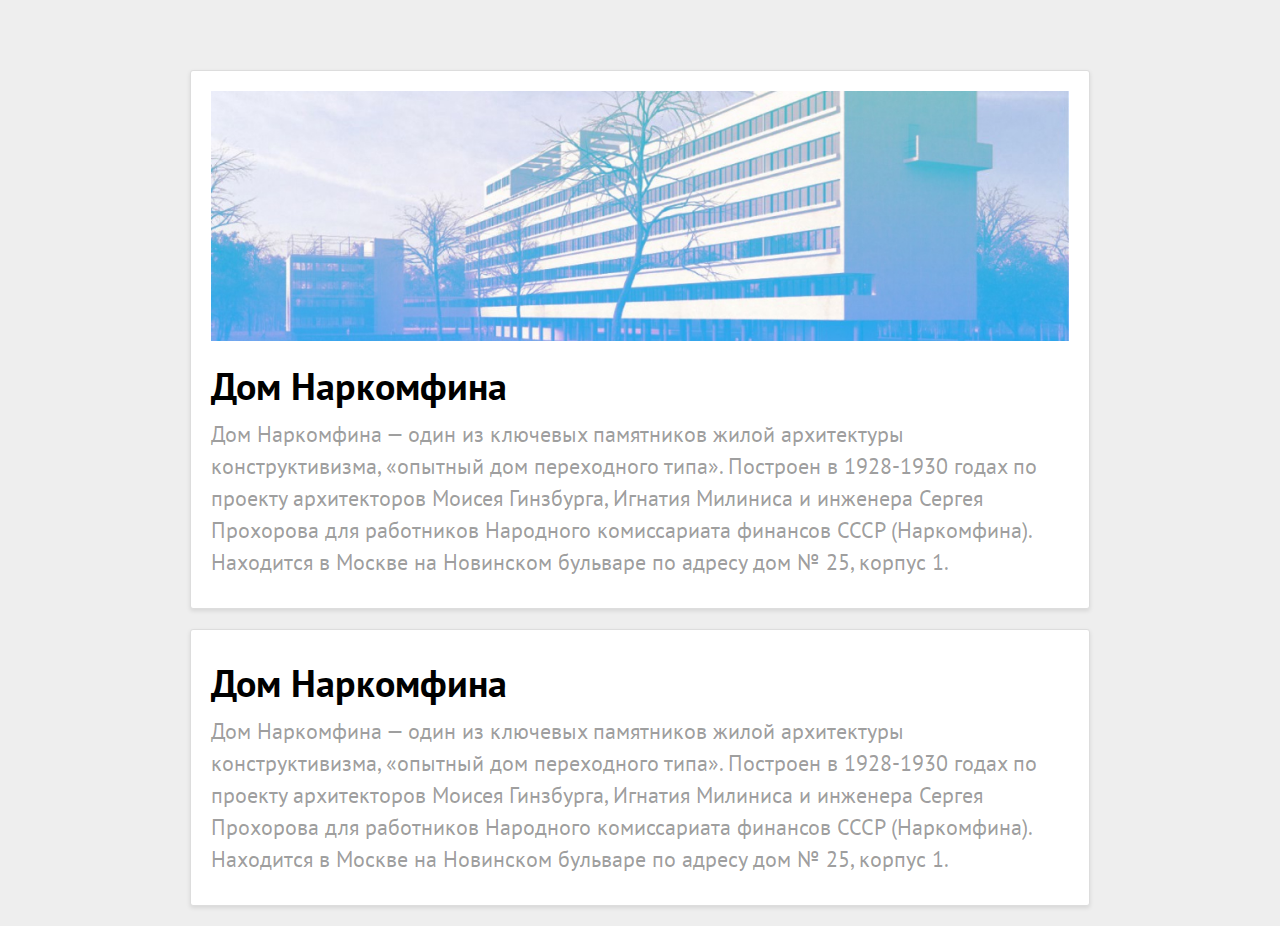
==== commit 5de66af6: "Update index.html" ====
--- a/index.html
+++ b/index.html
@@ -3,9 +3,9 @@
   <head>
     <meta name="viewport" content="width=device-width">
     <meta property="og:type" content="article">
-    <meta property="og:url" content="{danilhautilus911.github.io}">
-    <meta property="og:title" content="{Wikimedium}">
-    <meta property="og:description" content="{Учебный проект по HTML/CSS}">
+    <meta property="og:url" content="danilhautilus911.github.io">
+    <meta property="og:title" content="Wikimedium">
+    <meta property="og:description" content="Учебный проект по HTML/CSS">
     <meta property="og:image" content="{https://upload.wikimedia.org/wikipedia/commons/thumb/7/79/Narkomfin_Building_Moscow_2007_01.jpg/450px-Narkomfin_Building_Moscow_2007_01.jpg}">
     <link rel="icon" type="image/x-icon" href="images/favicon.ico" />
     <link rel="icon" type="image/png" href="images/favicon.png" />
--- a/stylesheets/style.css
+++ b/stylesheets/style.css
@@ -3,3 +3,5 @@
 @import 'layout.css';
 @import "content.css";
 @import "sidebar.css";
+@import "index.css";
+@import "responsive.css";
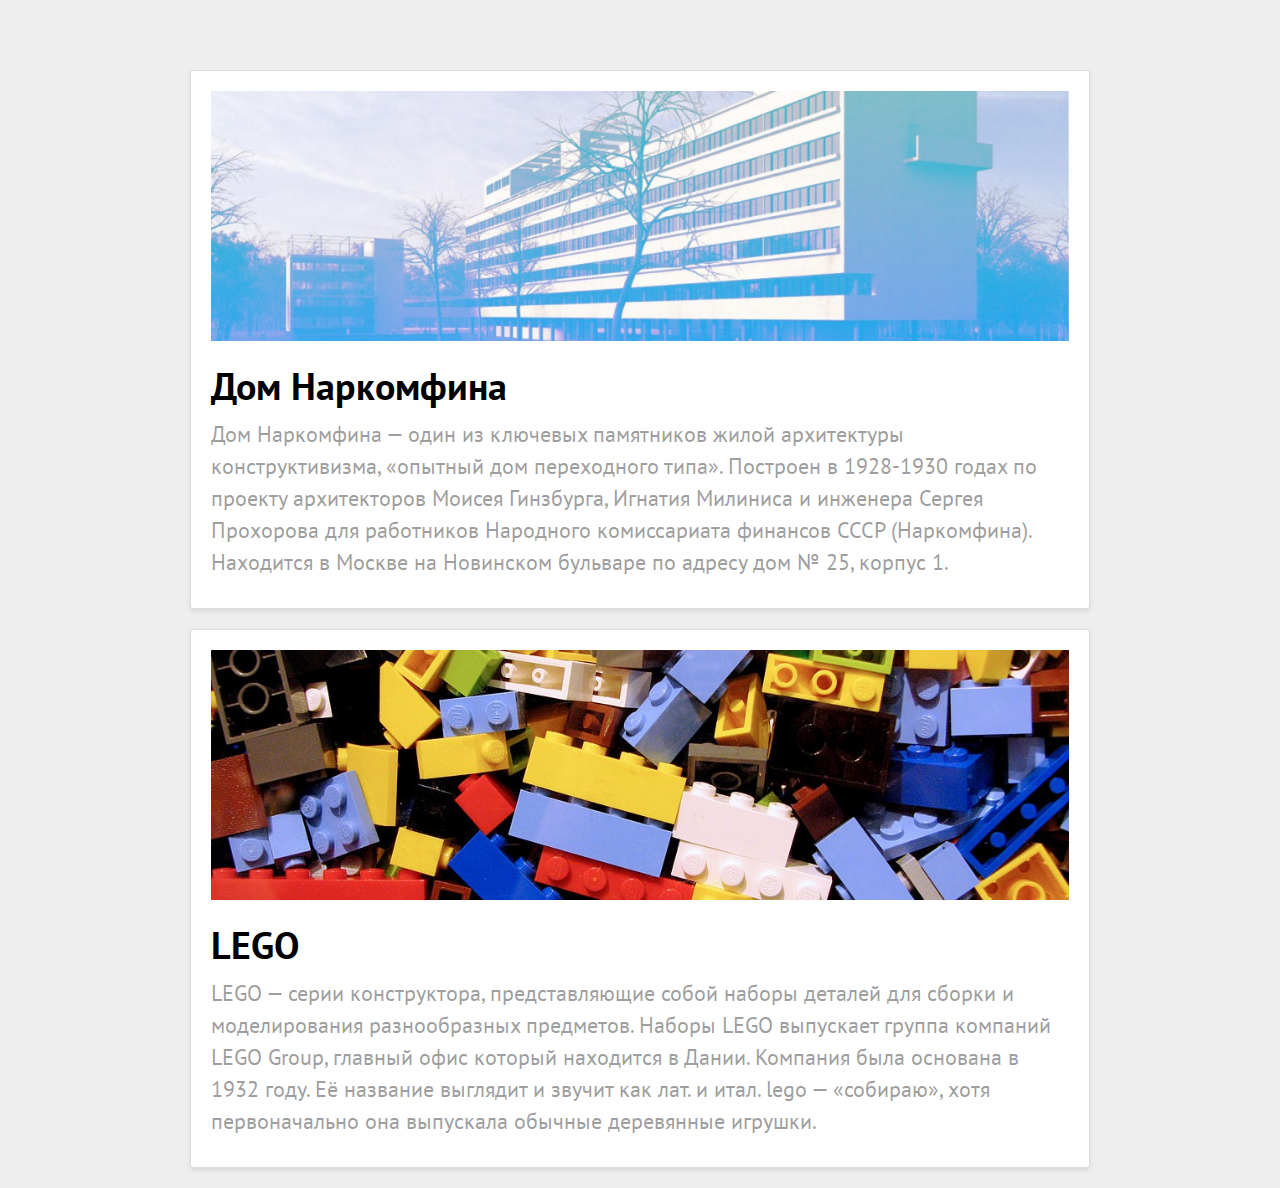
==== commit e1a344c8: "Update index.html" ====
--- a/index.html
+++ b/index.html
@@ -22,7 +22,7 @@
   <body>
     <div class="menubar">
       <a href="index.html"><img src="images/logo.svg" alt=""></a>
-      <a href="about.html">О проекте</a>
+      <!-- <a href="about.html">О проекте</a> -->
     </div>
 
     <div class="index_item">
@@ -33,9 +33,10 @@
     </div>
 
     <div class="index_item">
-      <h1>Дом Наркомфина</h1>
-      <p>Дом Наркомфина — один из ключевых памятников жилой архитектуры конструктивизма, «опытный дом переходного типа». Построен в 1928-1930 годах по проекту архитекторов Моисея Гинзбурга, Игнатия Милиниса и инженера Сергея Прохорова для работников Народного комиссариата финансов СССР (Наркомфина). Находится в Москве на Новинском бульваре по адресу дом № 25, корпус 1.</p>
-      <a href="narkomfin.html"></a>
+      <img src="images lg/Lego_bricks.jpg" alt="Наркомфин">
+      <h1>LEGO</h1>
+      <p>LEGO — серии конструктора, представляющие собой наборы деталей для сборки и моделирования разнообразных предметов. Наборы LEGO выпускает группа компаний LEGO Group, главный офис который находится в Дании. Компания была основана в 1932 году. Её название выглядит и звучит как лат. и итал. lego — «собираю», хотя первоначально она выпускала обычные деревянные игрушки.</p>
+      <a href="lego.html"></a>
     </div>
   </body>
 </html>
